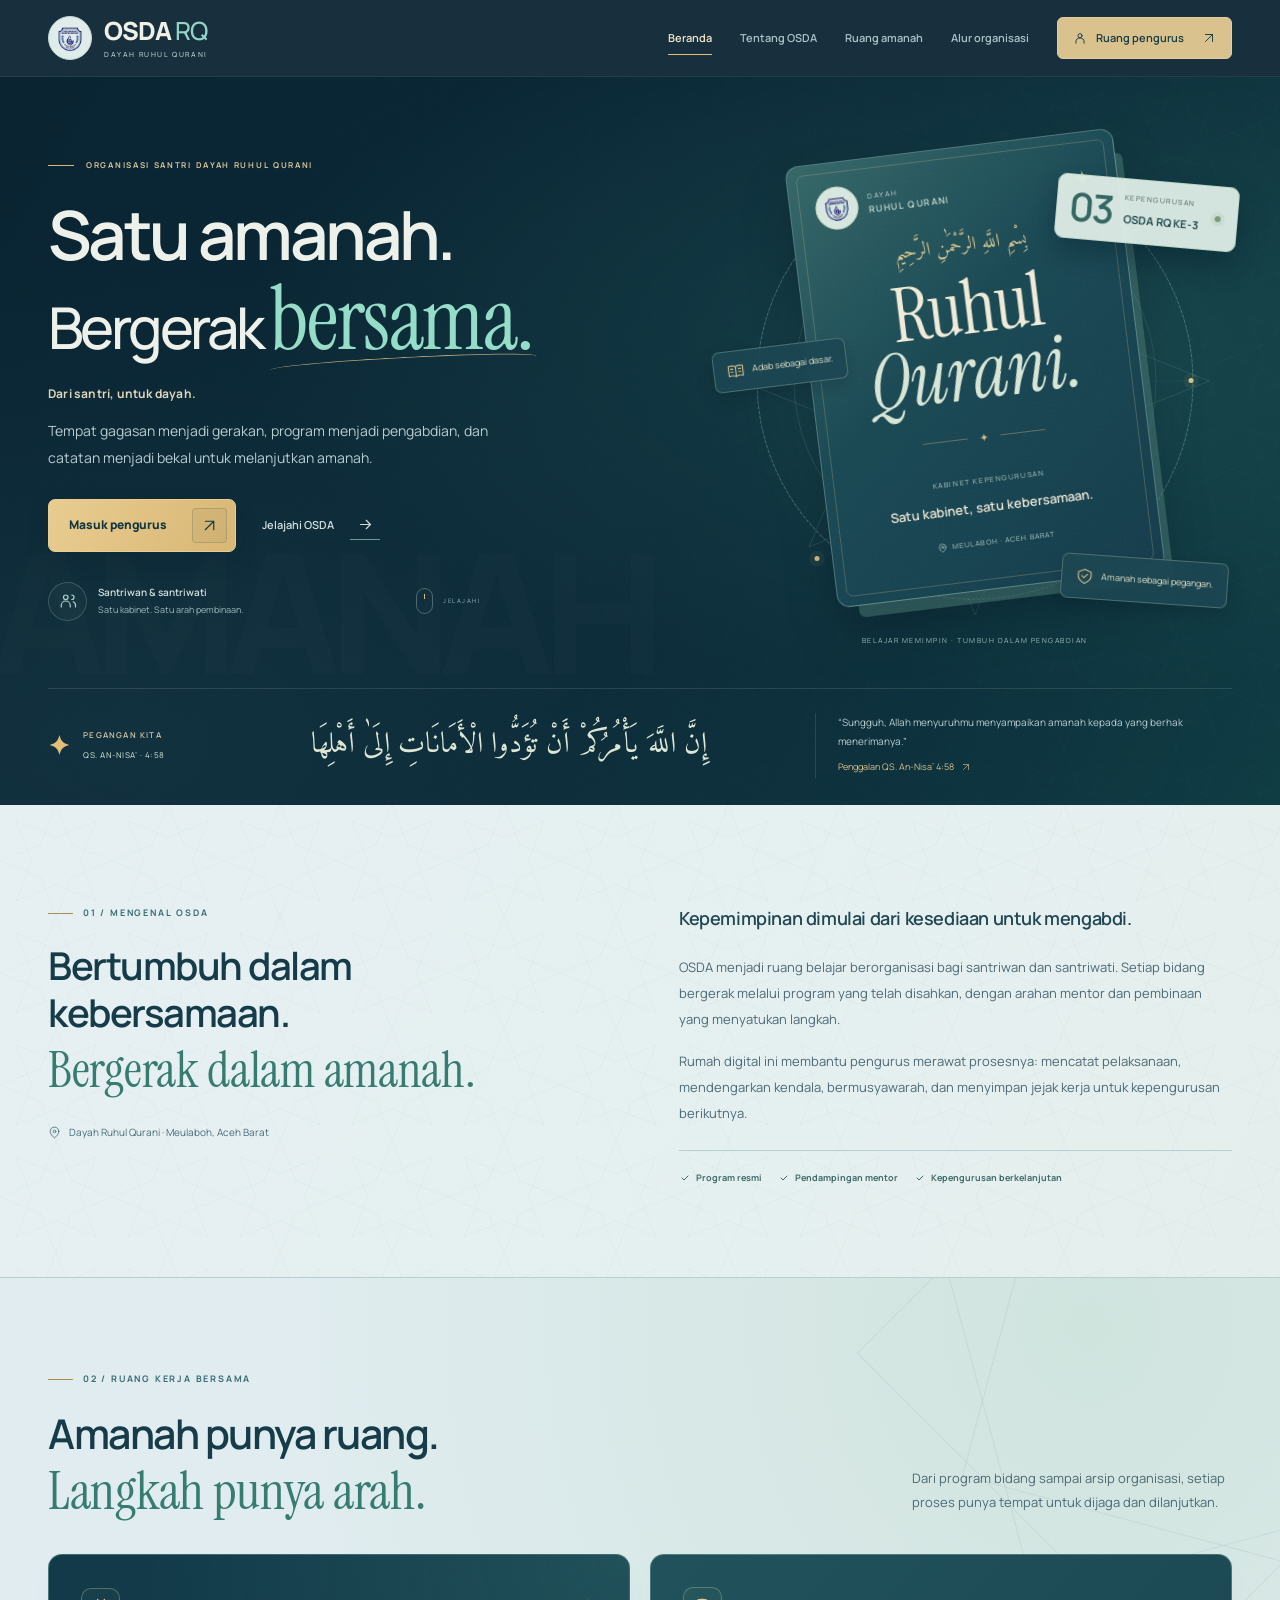
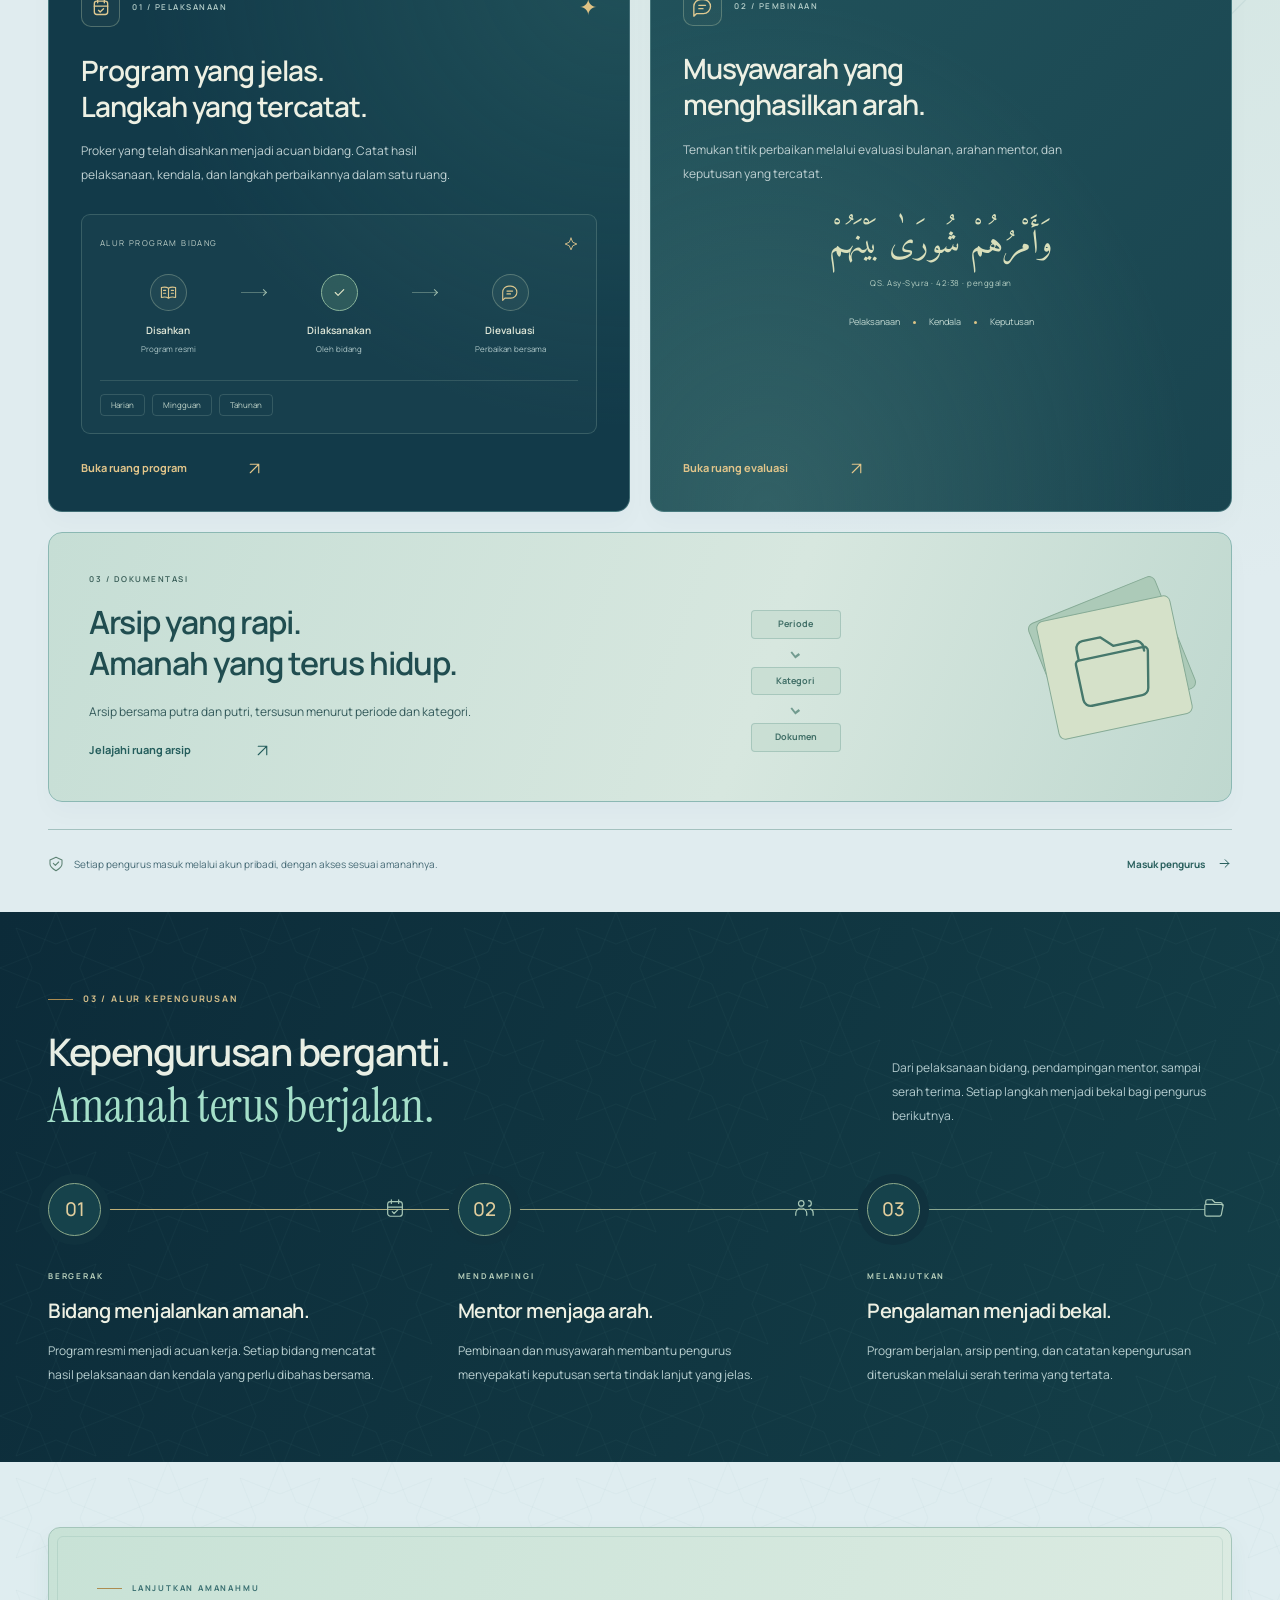
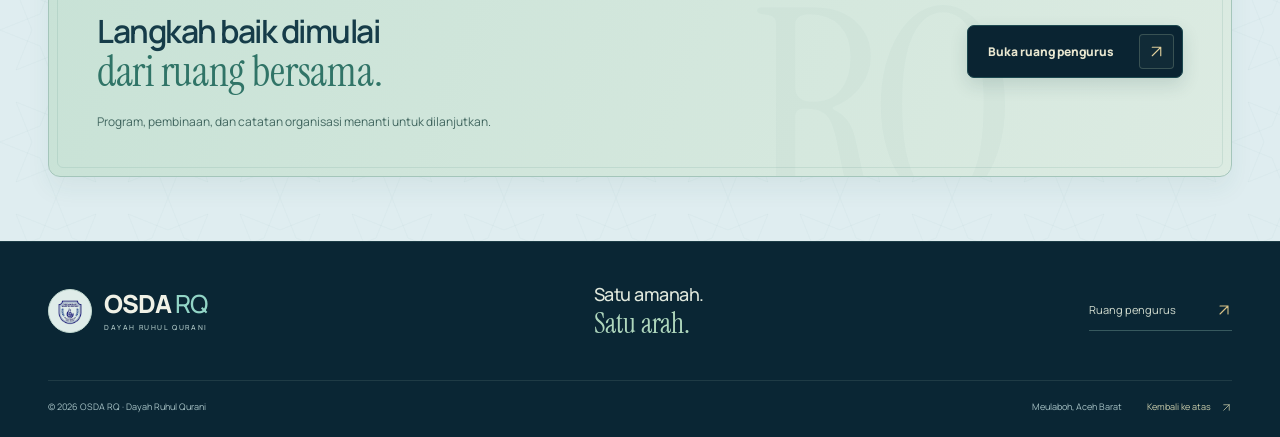
==== index.html @ e89bfc72 "Perbarui landing dan hapus fitur Suara Santri" ====
<!doctype html>
<html lang="id">
  <head>
    <meta charset="utf-8" />
    <meta name="viewport" content="width=device-width, initial-scale=1" />
    <meta
      name="description"
      content="Rumah digital Organisasi Santri Dayah Ruhul Qurani. Mengenal kepengurusan, merawat amanah, dan melangkah bersama."
    />
    <meta name="theme-color" content="#0a2432" />
    <title>OSDA RQ · Satu Amanah, Satu Arah</title>
    <link rel="icon" type="image/png" href="./assets/osda-logo.png" />
    <link rel="stylesheet" href="./assets/landing.css" />
  </head>
  <body id="beranda">
    <div class="page-progress" aria-hidden="true"><span></span></div>
    <svg
      class="icon-definitions"
      xmlns="http://www.w3.org/2000/svg"
      aria-hidden="true"
      width="0"
      height="0"
    >
      <defs>
        <symbol id="i-arrow" viewBox="0 0 24 24">
          <path d="M5 12h14m-6-6 6 6-6 6" />
        </symbol>
        <symbol id="i-arrow-up" viewBox="0 0 24 24">
          <path d="M6 18 18 6M6 6h12v12" />
        </symbol>
        <symbol id="i-user" viewBox="0 0 24 24">
          <circle cx="12" cy="8" r="3.5" />
          <path d="M5 21v-2a7 7 0 0 1 14 0v2" />
        </symbol>
        <symbol id="i-book" viewBox="0 0 24 24">
          <path
            d="M12 6c-3-2-6-2-10-1v14c4-1 7-1 10 1 3-2 6-2 10-1V5c-4-1-7-1-10 1Zm0 0v14M5 9h3m-3 4h3m8-4h3m-3 4h3"
          />
        </symbol>
        <symbol id="i-check" viewBox="0 0 24 24">
          <path d="m6 12 4 4 8-8" />
        </symbol>
        <symbol id="i-program" viewBox="0 0 24 24">
          <rect x="4" y="5" width="16" height="16" rx="3" />
          <path d="M8 3v4m8-4v4M4 11h16m-11 5 2 2 4-4" />
        </symbol>
        <symbol id="i-chat" viewBox="0 0 24 24">
          <path
            d="M21 11.5a8.5 8.5 0 0 1-8.5 8.5H4l-3 3V11.5A8.5 8.5 0 0 1 9.5 3h3a8.5 8.5 0 0 1 8.5 8.5Z"
          />
          <path d="M7 10h8m-8 4h5" />
        </symbol>
        <symbol id="i-folder" viewBox="0 0 24 24">
          <path
            d="M3 8V5a2 2 0 0 1 2-2h5l3 3h6a2 2 0 0 1 2 2v1M3 8h18a1 1 0 0 1 1 1.2l-2 10a2 2 0 0 1-2 1.6H4a2 2 0 0 1-2-2V9a1 1 0 0 1 1-1Z"
          />
        </symbol>
        <symbol id="i-people" viewBox="0 0 24 24">
          <circle cx="9" cy="7" r="3" />
          <path
            d="M3 20v-2a6 6 0 0 1 12 0v2m2-16a3 3 0 0 1 0 6m2 3a5 5 0 0 1 3 5v2"
          />
        </symbol>
        <symbol id="i-pin" viewBox="0 0 24 24">
          <path d="M20 10c0 6-8 12-8 12S4 16 4 10a8 8 0 1 1 16 0Z" />
          <circle cx="12" cy="10" r="2.5" />
        </symbol>
        <symbol id="i-shield" viewBox="0 0 24 24">
          <path d="m12 2 9 4v6c0 5-9 10-9 10S3 17 3 12V6l9-4Z" />
          <path d="m8 11 3 3 5-5" />
        </symbol>
        <symbol id="i-send" viewBox="0 0 24 24">
          <path d="m22 2-7 20-4-9-9-4L22 2ZM11 13 22 2" />
        </symbol>
        <symbol id="i-spark" viewBox="0 0 24 24">
          <path d="m12 2 3 7 7 3-7 3-3 7-3-7-7-3 7-3 3-7Z" />
        </symbol>
      </defs>
    </svg>
    <a class="skip-link" href="#tentang">Lewati ke isi</a>
    <header class="landing-header" id="site-header">
      <div class="landing-shell header-inner">
        <a
          class="landing-brand"
          href="./index.html"
          aria-label="Beranda OSDA RQ"
          ><span class="landing-logo"
            ><img
              src="./assets/osda-logo.png"
              alt="Logo OSDA RQ"
              width="48"
              height="48" /></span
          ><span class="brand-wordmark"
            >OSDA <b>RQ</b><small>DAYAH RUHUL QURANI</small></span
          ></a
        >
        <button
          type="button"
          class="landing-menu"
          aria-expanded="false"
          aria-controls="landing-nav"
          aria-label="Buka menu"
        >
          <span></span><span></span>
        </button>
        <nav id="landing-nav" aria-label="Navigasi utama">
          <a class="nav-link is-current" href="#beranda" aria-current="location"
            >Beranda</a
          ><a class="nav-link" href="#tentang">Tentang OSDA</a
          ><a class="nav-link" href="#amanah">Ruang amanah</a
          ><a class="nav-link" href="#langkah">Alur organisasi</a>
          <a class="landing-nav-login" href="./app.html"
            ><svg aria-hidden="true" class="icon"><use href="#i-user" /></svg
            >Ruang pengurus<svg aria-hidden="true" class="icon">
              <use href="#i-arrow-up" /></svg
          ></a>
        </nav>
      </div>
    </header>
    <main>
      <section class="landing-hero" aria-labelledby="hero-title">
        <div class="hero-grid-background" aria-hidden="true"></div>
        <div class="hero-watermark" aria-hidden="true">AMANAH</div>
        <div class="landing-shell hero-grid">
          <div class="hero-copy">
            <div class="hero-overline">
              <span class="overline-rule"></span>ORGANISASI SANTRI DAYAH RUHUL
              QURANI
            </div>
            <h1 id="hero-title">
              <span class="hero-line">Satu amanah.</span
              ><span class="hero-line">Bergerak <em>bersama.</em></span>
            </h1>
            <p class="hero-tagline">Dari santri, untuk dayah.</p>
            <p class="hero-description">
              Tempat gagasan menjadi gerakan, program menjadi pengabdian, dan
              catatan menjadi bekal untuk melanjutkan amanah.
            </p>
            <div class="hero-actions">
              <a class="landing-button" href="./app.html"
                ><span>Masuk pengurus</span
                ><span class="button-icon"
                  ><svg class="icon" aria-hidden="true">
                    <use href="#i-arrow-up" /></svg></span></a
              ><a class="landing-text-link" href="#tentang"
                >Jelajahi OSDA<span class="text-link-arrow"
                  ><svg class="icon" aria-hidden="true">
                    <use href="#i-arrow" /></svg></span
              ></a>
            </div>
            <div class="hero-community">
              <span class="community-symbol"
                ><svg class="icon" aria-hidden="true">
                  <use href="#i-people" /></svg
              ></span>
              <p>
                <strong>Santriwan &amp; santriwati</strong
                ><span>Satu kabinet. Satu arah pembinaan.</span>
              </p>
              <a
                class="scroll-cue"
                href="#tentang"
                aria-label="Gulir untuk mengenal OSDA"
                ><i></i><span>JELAJAHI</span></a
              >
            </div>
          </div>
          <aside
            class="hero-art"
            aria-label="Identitas Organisasi Santri Dayah Ruhul Qurani"
          >
            <div class="art-ambient" aria-hidden="true"></div>
            <svg
              class="art-rosette"
              viewBox="0 0 500 500"
              fill="none"
              aria-hidden="true"
            >
              <circle cx="250" cy="250" r="218" />
              <circle cx="250" cy="250" r="181" />
              <path
                d="M250 16 317 183 484 250 317 317 250 484 183 317 16 250 183 183Z"
              />
              <path
                d="m84 84 166 71L416 84l-71 166 71 166-166-71-166 71 71-166Z"
              />
              <path d="M250 32v436M32 250h436M96 96l308 308M96 404 404 96" />
            </svg>
            <div class="art-orbit" aria-hidden="true">
              <i></i><i></i><i></i>
            </div>
            <div class="identity-surface" data-tilt="">
              <div class="identity-surface-line" aria-hidden="true"></div>
              <div class="identity-top">
                <span class="identity-logo"
                  ><img
                    src="./assets/osda-logo.png"
                    alt="Lambang OSDA RQ"
                    width="64"
                    height="64" /></span
                ><span>DAYAH<br /><b>RUHUL QURANI</b></span
                ><span class="identity-star" aria-hidden="true">✦</span>
              </div>
              <div class="identity-script" lang="ar" dir="rtl">
                بِسْمِ اللَّهِ الرَّحْمَٰنِ الرَّحِيمِ
              </div>
              <div class="identity-title" aria-hidden="true">
                Ruhul<br /><em>Qurani.</em>
              </div>
              <div class="identity-divider" aria-hidden="true">
                <span></span>✦<span></span>
              </div>
              <div class="identity-cabinet">
                <span>KABINET KEPENGURUSAN</span>
                <p id="public-cabinet">Satu kabinet, satu kebersamaan.</p>
              </div>
              <div class="identity-location">
                <svg class="icon" aria-hidden="true"><use href="#i-pin" /></svg
                >MEULABOH · ACEH BARAT
              </div>
            </div>
            <div class="art-period">
              <span class="period-number" id="public-term-number">03</span
              ><span
                ><small>KEPENGURUSAN</small
                ><strong id="public-period">OSDA RQ KE-3</strong></span
              ><span class="period-dot"></span>
            </div>
            <div class="art-value value-adab">
              <svg class="icon" aria-hidden="true"><use href="#i-book" /></svg
              ><span>Adab sebagai dasar.</span>
            </div>
            <div class="art-value value-amanah">
              <svg class="icon" aria-hidden="true"><use href="#i-shield" /></svg
              ><span>Amanah sebagai pegangan.</span>
            </div>
            <span class="art-caption"
              >BELAJAR MEMIMPIN · TUMBUH DALAM PENGABDIAN</span
            >
          </aside>
        </div>
        <div class="landing-shell hero-verse">
          <div class="verse-heading">
            <span class="verse-flower" aria-hidden="true">✦</span
            ><span>PEGANGAN KITA<small>QS. AN-NISA’ · 4:58</small></span>
          </div>
          <p class="verse-arabic" lang="ar" dir="rtl">
            إِنَّ اللَّهَ يَأْمُرُكُمْ أَنْ تُؤَدُّوا الْأَمَانَاتِ إِلَىٰ
            أَهْلِهَا
          </p>
          <div class="verse-translation">
            <p>
              “Sungguh, Allah menyuruhmu menyampaikan amanah kepada yang berhak
              menerimanya.”
            </p>
            <a
              href="https://quran.com/id/wanita/58"
              target="_blank"
              rel="noopener noreferrer"
              >Penggalan QS. An-Nisa’ 4:58<svg aria-hidden="true" class="icon">
                <use href="#i-arrow-up" /></svg
            ></a>
          </div>
        </div>
      </section>
      <section class="about-section" id="tentang" aria-labelledby="about-title">
        <div class="landing-shell about-grid">
          <div class="about-heading" data-reveal="">
            <span class="section-kicker"><i></i>01 / MENGENAL OSDA</span>
            <h2 id="about-title">
              Bertumbuh dalam<br />kebersamaan.<br /><em
                >Bergerak dalam amanah.</em
              >
            </h2>
            <span class="about-location"
              ><svg class="icon"><use href="#i-pin" /></svg>Dayah Ruhul Qurani ·
              Meulaboh, Aceh Barat</span
            >
          </div>
          <div class="about-copy" data-reveal="">
            <p class="about-lead">
              Kepemimpinan dimulai dari kesediaan untuk mengabdi.
            </p>
            <p>
              OSDA menjadi ruang belajar berorganisasi bagi santriwan dan
              santriwati. Setiap bidang bergerak melalui program yang telah
              disahkan, dengan arahan mentor dan pembinaan yang menyatukan
              langkah.
            </p>
            <p>
              Rumah digital ini membantu pengurus merawat prosesnya: mencatat
              pelaksanaan, mendengarkan kendala, bermusyawarah, dan menyimpan
              jejak kerja untuk kepengurusan berikutnya.
            </p>
            <div class="about-principles">
              <span
                ><svg class="icon"><use href="#i-check" /></svg>Program
                resmi</span
              ><span
                ><svg class="icon"><use href="#i-check" /></svg>Pendampingan
                mentor</span
              ><span
                ><svg class="icon"><use href="#i-check" /></svg>Kepengurusan
                berkelanjutan</span
              >
            </div>
          </div>
        </div>
      </section>
      <section
        class="mandate-section"
        id="amanah"
        aria-labelledby="mandate-title"
      >
        <div class="section-rosette" aria-hidden="true"></div>
        <div class="landing-shell">
          <div class="section-intro" data-reveal="">
            <div>
              <span class="section-kicker"
                ><i></i>02 / RUANG KERJA BERSAMA</span
              >
              <h2 id="mandate-title">
                Amanah punya ruang.<br /><em>Langkah punya arah.</em>
              </h2>
            </div>
            <p>
              Dari program bidang sampai arsip organisasi, setiap proses punya
              tempat untuk dijaga dan dilanjutkan.
            </p>
          </div>
          <div class="mandate-grid">
            <article
              data-tilt=""
              class="mandate-card program-card"
              data-reveal=""
            >
              <div class="mandate-card-heading">
                <span class="feature-icon"
                  ><svg class="icon"><use href="#i-program" /></svg></span
                ><span class="feature-index">01 / PELAKSANAAN</span
                ><span class="feature-spark" aria-hidden="true">✦</span>
              </div>
              <h3>Program yang jelas.<br />Langkah yang tercatat.</h3>
              <p>
                Proker yang telah disahkan menjadi acuan bidang. Catat hasil
                pelaksanaan, kendala, dan langkah perbaikannya dalam satu ruang.
              </p>
              <div
                class="program-visual"
                aria-label="Alur program: disahkan, dilaksanakan, dievaluasi"
              >
                <div class="program-visual-top">
                  <span>ALUR PROGRAM BIDANG</span
                  ><svg class="icon"><use href="#i-spark" /></svg>
                </div>
                <div class="program-flow">
                  <div>
                    <span
                      ><svg class="icon"><use href="#i-book" /></svg></span
                    ><strong>Disahkan</strong><small>Program resmi</small>
                  </div>
                  <i aria-hidden="true"></i>
                  <div>
                    <span
                      ><svg class="icon"><use href="#i-check" /></svg></span
                    ><strong>Dilaksanakan</strong><small>Oleh bidang</small>
                  </div>
                  <i aria-hidden="true"></i>
                  <div>
                    <span
                      ><svg class="icon"><use href="#i-chat" /></svg></span
                    ><strong>Dievaluasi</strong><small>Perbaikan bersama</small>
                  </div>
                </div>
                <div class="program-frequencies">
                  <span>Harian</span><span>Mingguan</span><span>Tahunan</span>
                </div>
              </div>
              <a class="feature-link" href="./app.html"
                >Buka ruang program<svg aria-hidden="true" class="icon">
                  <use href="#i-arrow-up" /></svg
              ></a>
            </article>
            <article
              data-tilt=""
              class="mandate-card meeting-card"
              data-reveal=""
            >
              <div class="mandate-card-heading">
                <span class="feature-icon"
                  ><svg class="icon"><use href="#i-chat" /></svg></span
                ><span class="feature-index">02 / PEMBINAAN</span>
              </div>
              <h3>Musyawarah yang<br />menghasilkan arah.</h3>
              <p>
                Temukan titik perbaikan melalui evaluasi bulanan, arahan mentor,
                dan keputusan yang tercatat.
              </p>
              <p class="meeting-verse" lang="ar" dir="rtl">
                وَأَمْرُهُمْ شُورَىٰ بَيْنَهُمْ
              </p>
              <span class="meeting-verse-source"
                >QS. Asy-Syura · 42:38 · penggalan</span
              >
              <div class="meeting-tags">
                <span>Pelaksanaan</span><i></i><span>Kendala</span><i></i
                ><span>Keputusan</span>
              </div>
              <a class="feature-link" href="./app.html"
                >Buka ruang evaluasi<svg aria-hidden="true" class="icon">
                  <use href="#i-arrow-up" /></svg
              ></a>
            </article>
            <article
              data-tilt=""
              class="mandate-card archive-card"
              data-reveal=""
            >
              <div class="archive-illustration" aria-hidden="true">
                <span></span><span></span
                ><svg class="icon"><use href="#i-folder" /></svg>
              </div>
              <div class="archive-card-content">
                <div class="mandate-card-heading">
                  <span class="feature-index">03 / DOKUMENTASI</span>
                </div>
                <h3>Arsip yang rapi.<br />Amanah yang terus hidup.</h3>
                <p>
                  Arsip bersama putra dan putri, tersusun menurut periode dan
                  kategori.
                </p>
                <a class="feature-link" href="./app.html"
                  >Jelajahi ruang arsip<svg aria-hidden="true" class="icon">
                    <use href="#i-arrow-up" /></svg
                ></a>
                <div class="archive-path">
                  <span>Periode</span><i>›</i><span>Kategori</span><i>›</i
                  ><span>Dokumen</span>
                </div>
              </div>
            </article>
          </div>
          <div class="mandate-footnote" data-reveal="">
            <svg class="icon"><use href="#i-shield" /></svg
            ><span
              >Setiap pengurus masuk melalui akun pribadi, dengan akses sesuai
              amanahnya.</span
            ><a href="./app.html"
              >Masuk pengurus<svg aria-hidden="true" class="icon">
                <use href="#i-arrow" /></svg
            ></a>
          </div>
        </div>
      </section>
      <section
        class="process-section"
        id="langkah"
        aria-labelledby="process-title"
      >
        <div class="landing-shell process-grid">
          <div class="process-heading" data-reveal="">
            <span class="section-kicker"><i></i>03 / ALUR KEPENGURUSAN</span>
            <h2 id="process-title">
              Kepengurusan berganti.<br /><em>Amanah terus berjalan.</em>
            </h2>
            <p>
              Dari pelaksanaan bidang, pendampingan mentor, sampai serah terima.
              Setiap langkah menjadi bekal bagi pengurus berikutnya.
            </p>
          </div>
          <ol class="process-list">
            <li data-reveal="">
              <span class="process-number">01</span>
              <div>
                <span class="process-kicker">BERGERAK</span>
                <h3>Bidang menjalankan amanah.</h3>
                <p>
                  Program resmi menjadi acuan kerja. Setiap bidang mencatat
                  hasil pelaksanaan dan kendala yang perlu dibahas bersama.
                </p>
              </div>
              <svg class="icon"><use href="#i-program" /></svg>
            </li>
            <li data-reveal="">
              <span class="process-number">02</span>
              <div>
                <span class="process-kicker">MENDAMPINGI</span>
                <h3>Mentor menjaga arah.</h3>
                <p>
                  Pembinaan dan musyawarah membantu pengurus menyepakati
                  keputusan serta tindak lanjut yang jelas.
                </p>
              </div>
              <svg class="icon"><use href="#i-people" /></svg>
            </li>
            <li data-reveal="">
              <span class="process-number">03</span>
              <div>
                <span class="process-kicker">MELANJUTKAN</span>
                <h3>Pengalaman menjadi bekal.</h3>
                <p>
                  Program berjalan, arsip penting, dan catatan kepengurusan
                  diteruskan melalui serah terima yang tertata.
                </p>
              </div>
              <svg class="icon"><use href="#i-folder" /></svg>
            </li>
          </ol>
        </div>
      </section>
      <section class="entry-section" aria-labelledby="entry-title">
        <div class="landing-shell">
          <div class="entry-panel" data-reveal="">
            <div class="entry-watermark" aria-hidden="true">RQ</div>
            <div>
              <span class="section-kicker"><i></i>LANJUTKAN AMANAHMU</span>
              <h2 id="entry-title">
                Langkah baik dimulai<br /><em>dari ruang bersama.</em>
              </h2>
              <p>
                Program, pembinaan, dan catatan organisasi menanti untuk
                dilanjutkan.
              </p>
            </div>
            <a class="landing-button button-dark" href="./app.html"
              ><span>Buka ruang pengurus</span
              ><span class="button-icon"
                ><svg class="icon" aria-hidden="true">
                  <use href="#i-arrow-up" /></svg></span
            ></a>
          </div>
        </div>
      </section>
    </main>
    <footer class="landing-footer">
      <div class="landing-shell">
        <div class="footer-main">
          <a class="landing-brand" href="./index.html"
            ><span class="landing-logo"
              ><img src="./assets/osda-logo.png" alt="" width="48" height="48" /></span
            ><span class="brand-wordmark"
              >OSDA <b>RQ</b><small>DAYAH RUHUL QURANI</small></span
            ></a
          >
          <p>Satu amanah.<br /><em>Satu arah.</em></p>
          <a class="footer-login" href="./app.html"
            >Ruang pengurus<svg class="icon" aria-hidden="true">
              <use href="#i-arrow-up" /></svg
          ></a>
        </div>
        <div class="footer-bottom">
          <span
            >© <span id="public-year">2026</span> OSDA RQ · Dayah Ruhul
            Qurani</span
          ><span>Meulaboh, Aceh Barat</span
          ><a href="#beranda"
            >Kembali ke atas<svg aria-hidden="true" class="icon">
              <use href="#i-arrow-up" /></svg
          ></a>
        </div>
      </div>
    </footer>
    <script src="./config.js"></script>
    <script type="module" src="./assets/landing.js"></script>
    <a class="back-to-top" href="#beranda" aria-label="Kembali ke atas"
      ><svg class="icon" aria-hidden="true"><use href="#i-arrow-up" /></svg
    ></a>
  </body>
</html>
---- assets/landing.css ----
@import url("https://fonts.googleapis.com/css2?family=Amiri:wght@400;700&family=Instrument+Serif:ital@0;1&family=Manrope:wght@400;500;600;700;800&display=swap");
:root {
  --navy: #0a2432;
  --deep: #071c28;
  --panel: #123846;
  --mint: #88decb;
  --teal: #27736d;
  --gold: #e3be79;
  --paper: #e4eff2;
  --ink: #163c49;
  --muted: #496975;
  --sans: "Manrope", sans-serif;
  --serif: "Instrument Serif", Georgia, serif;
  --motif: url("data:image/svg+xml,%3Csvg xmlns='http://www.w3.org/2000/svg' width='112' height='112' viewBox='0 0 112 112'%3E%3Cg fill='none' stroke='%236b9c9e' stroke-opacity='.085' stroke-width='.6'%3E%3Cpath d='M56 0 72 40 112 56 72 72 56 112 40 72 0 56 40 40Z M16 16 56 32 96 16 80 56 96 96 56 80 16 96 32 56Z'/%3E%3C/g%3E%3C/svg%3E");
}
* {
  box-sizing: border-box;
}
html {
  scroll-behavior: smooth;
  scroll-padding-top: 94px;
}
body {
  margin: 0;
  background: var(--paper);
  color: var(--ink);
  font: 400 14px/1.85 var(--sans);
  -webkit-font-smoothing: antialiased;
}
a {
  color: inherit;
  text-decoration: none;
}
button {
  font: inherit;
}
img {
  display: block;
  max-width: 100%;
}
button,
a {
  -webkit-tap-highlight-color: transparent;
}
::selection {
  color: #082a36;
  background: #bce6d6;
}
a:focus-visible,
button:focus-visible {
  outline: 3px solid #d0a350;
  outline-offset: 5px;
  border-radius: 4px;
}
.icon {
  width: 23px;
  height: 23px;
  flex: none;
  fill: none;
  stroke: currentColor;
  stroke-width: 1.6;
  stroke-linecap: round;
  stroke-linejoin: round;
}
.icon-definitions {
  position: absolute;
  pointer-events: none;
}
.landing-shell {
  width: min(1240px, calc(100% - 96px));
  margin-inline: auto;
}
.skip-link {
  position: fixed;
  z-index: 100;
  top: -80px;
  left: 20px;
  background: var(--gold);
  color: var(--navy);
  padding: 10px 20px;
  border-radius: 6px;
}
.skip-link:focus {
  top: 12px;
}
.page-progress {
  position: fixed;
  top: 0;
  left: 0;
  right: 0;
  z-index: 80;
  height: 3px;
  pointer-events: none;
}
.page-progress > span {
  display: block;
  height: 100%;
  width: 100%;
  background: linear-gradient(90deg, #87d5c4, #e4c38a);
  transform: scaleX(0);
  transform-origin: left;
}
.landing-header {
  position: sticky;
  top: 0;
  z-index: 50;
  background: #0a2432ef;
  color: #d9e9e8;
  border-bottom: 1px solid #b7d0c713;
  backdrop-filter: blur(20px);
  transition:
    background 0.3s,
    box-shadow 0.3s;
}
.landing-header.is-scrolled {
  background: #0a2432fa;
  box-shadow: 0 8px 30px #04162330;
}
.header-inner {
  height: 76px;
  display: flex;
  align-items: center;
  justify-content: space-between;
  gap: 28px;
}
.landing-brand {
  display: inline-flex;
  align-items: center;
  gap: 12px;
  flex: none;
}
.landing-logo {
  display: grid;
  place-items: center;
  width: 44px;
  height: 44px;
  background: #dfece9;
  border: 1px solid #c1d9d0;
  border-radius: 50%;
  overflow: hidden;
}
.landing-logo img {
  width: 44px;
  height: 44px;
  object-fit: contain;
}
.brand-wordmark {
  font-size: 25px;
  line-height: 1;
  font-weight: 800;
  letter-spacing: -1px;
  color: #f0f1e6;
}
.brand-wordmark b {
  color: #92d5c6;
  font-weight: 500;
}
.brand-wordmark small {
  display: block;
  margin-top: 8px;
  color: #b3cbc9;
  font-size: 7px;
  font-weight: 500;
  letter-spacing: 1.6px;
}
#landing-nav {
  display: flex;
  gap: 28px;
  align-items: center;
  font-size: 11px;
  font-weight: 600;
}
.nav-link {
  position: relative;
  padding: 14px 0;
  color: #aac3c8;
  transition: color 0.2s;
}
.nav-link:after {
  content: "";
  position: absolute;
  left: 0;
  bottom: 7px;
  height: 1px;
  width: 100%;
  background: var(--gold);
  transform: scaleX(0);
  transform-origin: left;
  transition: transform 0.25s;
}
.nav-link:hover,
.nav-link.is-current {
  color: #f1e3c6;
}
.nav-link:hover:after,
.nav-link.is-current:after {
  transform: scaleX(1);
}
.landing-nav-login {
  display: flex;
  align-items: center;
  gap: 9px;
  min-height: 41px;
  padding: 10px 15px;
  color: #163c45;
  background: #d9c28e;
  border: 1px solid #e4ce9a;
  border-radius: 6px;
  transition:
    background 0.25s,
    transform 0.25s;
}
.landing-nav-login:hover {
  background: #ead8b1;
  transform: translateY(-2px);
}
.landing-nav-login .icon {
  width: 14px;
  height: 14px;
}
.landing-nav-login .icon:last-child {
  margin-left: 9px;
}
.landing-menu {
  display: none;
}
.landing-hero {
  position: relative;
  isolation: isolate;
  overflow: hidden;
  background:
    radial-gradient(ellipse at 81% 36%, #235b5c7a, transparent 54%),
    radial-gradient(ellipse at 8% 91%, #244a554d, transparent 50%),
    linear-gradient(120deg, #0a2432, #0b2937 55%, #103c44);
  color: #e9eee8;
}
.hero-grid-background {
  position: absolute;
  inset: 0;
  z-index: -1;
  background: var(--motif);
  mask-image: linear-gradient(90deg, transparent 3%, #000);
  opacity: 0.68;
}
.hero-watermark {
  position: absolute;
  z-index: -1;
  left: -9px;
  bottom: 111px;
  color: #e8d6a604;
  font: 800 168px/1 var(--sans);
  letter-spacing: -12px;
  white-space: nowrap;
  user-select: none;
}
.hero-grid {
  display: grid;
  grid-template-columns: 1.2fr 1fr;
  gap: 51px;
  align-items: center;
  padding-top: 49px;
  padding-bottom: 35px;
}
.hero-copy {
  position: relative;
  min-width: 0;
}
.hero-overline {
  display: flex;
  align-items: center;
  gap: 12px;
  font-size: 8px;
  font-weight: 700;
  letter-spacing: 1.7px;
  color: #d4c298;
}
.overline-rule {
  display: block;
  width: 26px;
  height: 1px;
  background: #d6b976;
  flex: none;
}
.hero-copy h1 {
  margin: 23px 0 18px;
  font: 600 clamp(50px, 5.3vw, 76px) / 1.12 var(--sans);
  letter-spacing: -3.6px;
  color: #edf1e9;
}
.hero-line {
  display: block;
}
.hero-line:nth-child(2) {
  font-size: 0.85em;
  font-weight: 500;
  margin-top: 8px;
  white-space: nowrap;
}
.hero-line em {
  display: inline-block;
  color: #96ddc8;
  font: 400 1.53em/0.9 var(--serif);
  letter-spacing: -1.5px;
  padding-right: 5px;
  position: relative;
}
.hero-line em:after {
  content: "";
  position: absolute;
  left: 0;
  right: 2px;
  bottom: -9px;
  height: 11px;
  border-top: 1px solid #dbc28b;
  border-radius: 50%;
  transform: rotate(-3deg);
  opacity: 0.8;
}
.hero-tagline {
  margin: 23px 0 12px;
  font-size: 12px;
  font-weight: 700;
  color: #dfd5ba;
  letter-spacing: 0.2px;
}
.hero-description {
  font-size: 14px;
  line-height: 1.95;
  color: #b8cdd1;
  margin: 0;
  max-width: 450px;
}
.hero-actions {
  display: flex;
  align-items: center;
  gap: 26px;
  margin-top: 27px;
}
.landing-button {
  position: relative;
  overflow: hidden;
  display: inline-flex;
  align-items: center;
  justify-content: space-between;
  gap: 25px;
  min-height: 53px;
  padding: 7px 8px 7px 20px;
  border-radius: 7px;
  border: 1px solid #e8ce94;
  color: #123741;
  background: linear-gradient(115deg, #e8cc90, #d9b775);
  font-size: 12px;
  font-weight: 800;
  box-shadow: 0 8px 25px #0317211c;
  transition:
    transform 0.25s,
    box-shadow 0.25s,
    background 0.25s;
}
.landing-button:before {
  content: "";
  position: absolute;
  top: -40%;
  bottom: -40%;
  width: 35%;
  left: -60%;
  background: linear-gradient(90deg, transparent, #f8efcf70, transparent);
  transform: skewX(-22deg);
  transition: left 0.6s;
  pointer-events: none;
}
.landing-button:hover {
  transform: translateY(-3px);
  box-shadow: 0 12px 26px #00131e45;
}
.landing-button:hover:before {
  left: 130%;
}
.button-icon {
  display: grid;
  place-items: center;
  width: 35px;
  height: 35px;
  border-radius: 4px;
  border: 1px solid #27484c30;
  background: #233c3b0d;
  transition:
    background 0.25s,
    transform 0.25s;
}
.button-icon .icon {
  width: 17px;
  height: 17px;
}
.landing-button:hover .button-icon {
  background: #173a4020;
}
.landing-text-link {
  display: inline-flex;
  align-items: center;
  gap: 16px;
  color: #d0dfdc;
  font-size: 11px;
  font-weight: 600;
}
.text-link-arrow {
  display: grid;
  place-items: center;
  width: 30px;
  height: 30px;
  border-bottom: 1px solid #6c9796;
  transition: transform 0.25s;
}
.text-link-arrow .icon {
  width: 17px;
  height: 17px;
}
.landing-text-link:hover .text-link-arrow {
  transform: translateX(4px);
}
.hero-community {
  display: flex;
  align-items: center;
  gap: 11px;
  margin-top: 30px;
  max-width: 432px;
}
.community-symbol {
  display: grid;
  place-items: center;
  width: 39px;
  height: 39px;
  border-radius: 50%;
  border: 1px solid #7eada04f;
  background: #7ab9a20c;
  color: #a9d4c4;
}
.community-symbol .icon {
  width: 18px;
  height: 18px;
}
.hero-community p {
  margin: 0;
  line-height: 1.6;
}
.hero-community strong {
  display: block;
  font-size: 10px;
  color: #cee0dc;
  font-weight: 600;
}
.hero-community p > span {
  display: block;
  font-size: 9px;
  color: #9bb8be;
  margin-top: 3px;
}
.scroll-cue {
  display: flex;
  align-items: center;
  gap: 10px;
  margin-left: auto;
  color: #96b8bc;
  font-size: 6px;
  letter-spacing: 1.5px;
}
.scroll-cue > i {
  position: relative;
  width: 17px;
  height: 26px;
  border: 1px solid #87aaa780;
  border-radius: 12px;
}
.scroll-cue > i:after {
  content: "";
  position: absolute;
  top: 5px;
  left: 7px;
  width: 1px;
  height: 5px;
  background: #d8bd80;
}
.hero-art {
  position: relative;
  min-width: 0;
  height: 527px;
  perspective: 1100px;
}
.art-ambient {
  position: absolute;
  inset: 50px 12px;
  border-radius: 50%;
  background: radial-gradient(circle, #75be9d28, transparent 65%);
  filter: blur(25px);
}
.art-rosette {
  position: absolute;
  width: 500px;
  height: 500px;
  left: 50%;
  top: 5px;
  transform: translateX(-50%);
  stroke: #9dc4b7;
  stroke-width: 0.6;
  opacity: 0.25;
}
.art-rosette > path:nth-of-type(3) {
  opacity: 0.35;
}
.art-orbit {
  position: absolute;
  width: 437px;
  height: 437px;
  left: 50%;
  top: 37px;
  border: 1px dashed #99bdaa4d;
  border-radius: 50%;
  transform: translateX(-50%);
}
.art-orbit > i {
  position: absolute;
  width: 5px;
  height: 5px;
  background: #d5c18d;
  box-shadow: 0 0 0 5px #d4bf7810;
  border-radius: 50%;
}
.art-orbit > i:first-child {
  top: 45px;
  left: 69px;
}
.art-orbit > i:nth-child(2) {
  bottom: 38px;
  left: 57px;
}
.art-orbit > i:nth-child(3) {
  right: -1px;
  top: 214px;
}
.identity-surface {
  position: absolute;
  left: 50%;
  top: 20px;
  width: 330px;
  min-height: 444px;
  padding: 24px 25px 22px;
  border: 1px solid #a1c3b86b;
  border-radius: 13px;
  background: linear-gradient(140deg, #376869, #1b4a55 43%, #173e4e);
  box-shadow:
    13px 18px 0 -7px #2d65644a,
    14px 19px 0 -7px #8cb4a340,
    0 28px 50px -10px #00131e80;
  transform: translateX(-50%) rotate(-7deg) perspective(1000px)
    rotateX(var(--tilt-x, 0deg)) rotateY(var(--tilt-y, 0deg));
  transition: transform 0.5s cubic-bezier(0.2, 0.7, 0.2, 1);
  isolation: isolate;
}
.identity-surface:after {
  content: "";
  position: absolute;
  z-index: -1;
  inset: 0;
  background: radial-gradient(#d5e8d909 0.8px, transparent 0.8px);
  background-size: 5px 5px;
  border-radius: inherit;
}
.identity-surface-line {
  position: absolute;
  z-index: -1;
  inset: 9px;
  border: 1px solid #d6c18f3f;
  border-radius: 7px;
}
.identity-top {
  display: flex;
  align-items: center;
  gap: 10px;
}
.identity-logo {
  display: grid;
  place-items: center;
  width: 43px;
  height: 43px;
  background: #d7e7df;
  border: 1px solid #c6d9c0;
  border-radius: 50%;
  overflow: hidden;
  flex: none;
}
.identity-logo img {
  width: 43px;
  height: 43px;
  object-fit: contain;
}
.identity-top > span:nth-child(2) {
  color: #c8dbd2;
  font-size: 7px;
  letter-spacing: 1.7px;
  line-height: 1.65;
}
.identity-top b {
  font-size: 9px;
  letter-spacing: 1.4px;
  font-weight: 600;
}
.identity-star {
  margin-left: auto;
  color: #d4c08d;
  font-size: 21px;
}
.identity-script {
  color: #d5c490;
  font:
    400 19px/1.8 "Amiri",
    serif;
  text-align: center;
  margin-top: 15px;
}
.identity-title {
  color: #f0ebd8;
  font: 400 75px/0.87 var(--serif);
  letter-spacing: -1px;
  text-align: center;
  margin: 12px 0 0;
}
.identity-title em {
  color: #d8e5d5;
  font-weight: 400;
}
.identity-divider {
  display: flex;
  align-items: center;
  justify-content: center;
  gap: 12px;
  color: #d6bc81;
  margin: 22px 0 17px;
  font-size: 11px;
}
.identity-divider > span {
  height: 1px;
  width: 45px;
  background: #cdb57b65;
}
.identity-cabinet {
  text-align: center;
}
.identity-cabinet > span {
  font-size: 7px;
  letter-spacing: 1.6px;
  color: #b4d0c9;
}
.identity-cabinet > p {
  display: -webkit-box;
  -webkit-box-orient: vertical;
  -webkit-line-clamp: 2;
  overflow: hidden;
  font-size: 13px;
  line-height: 1.6;
  font-weight: 600;
  color: #ede8d5;
  max-width: 270px;
  margin: 6px auto 0;
  overflow-wrap: anywhere;
}
.identity-location {
  display: flex;
  align-items: center;
  justify-content: center;
  gap: 5px;
  color: #b2cfca;
  font-size: 7px;
  letter-spacing: 1.1px;
  margin-top: 19px;
}
.identity-location .icon {
  width: 10px;
  height: 10px;
}
.art-period {
  position: absolute;
  right: -6px;
  top: 54px;
  display: flex;
  align-items: center;
  gap: 12px;
  padding: 12px 16px 12px 12px;
  border-radius: 9px;
  background: #dcebe4f5;
  border: 1px solid #bcd5c4;
  box-shadow: 0 13px 28px #001b2959;
  transform: rotate(5deg);
}
.period-number {
  font-size: 39px;
  line-height: 1;
  font-weight: 600;
  letter-spacing: -2.2px;
  color: #356862;
}
.art-period small {
  display: block;
  color: #456258;
  font-size: 7px;
  letter-spacing: 1.5px;
}
.art-period strong {
  display: block;
  color: #254e50;
  font-size: 11px;
  letter-spacing: 0.2px;
  margin-top: 4px;
}
.period-dot {
  width: 6px;
  height: 6px;
  border-radius: 50%;
  background: #7b9b77;
  margin-left: 4px;
  box-shadow: 0 0 0 4px #83a17b1c;
}
.art-value {
  position: absolute;
  display: flex;
  align-items: center;
  gap: 8px;
  border: 1px solid #b4cbb152;
  border-radius: 7px;
  background: #1b4652ed;
  color: #dfdfc6;
  font-size: 9px;
  box-shadow: 0 7px 16px #00172535;
  backdrop-filter: blur(8px);
}
.art-value .icon {
  width: 17px;
  height: 17px;
  color: #cdb786;
}
.value-adab {
  top: 219px;
  left: -4px;
  padding: 11px 13px;
  transform: rotate(-7deg);
}
.value-amanah {
  bottom: 50px;
  right: 4px;
  padding: 13px 14px;
  transform: rotate(4deg);
}
.art-caption {
  position: absolute;
  bottom: 5px;
  left: 50%;
  transform: translateX(-50%);
  white-space: nowrap;
  color: #9abbb9;
  font-size: 7px;
  letter-spacing: 1.5px;
}
.hero-verse {
  position: relative;
  display: grid;
  grid-template-columns: 155px 1.35fr 1fr;
  align-items: center;
  gap: 25px;
  padding-block: 24px 27px;
  border-top: 1px solid #b2c9bb29;
}
.verse-heading {
  display: flex;
  align-items: center;
  gap: 12px;
  color: #d2c6a6;
  font-size: 8px;
  font-weight: 600;
  letter-spacing: 1.2px;
}
.verse-flower {
  font-size: 26px;
  color: var(--gold);
}
.verse-heading small {
  display: block;
  color: #b8cfc7;
  font-size: 8px;
  font-weight: 500;
  letter-spacing: 0.5px;
  margin-top: 5px;
}
.verse-arabic {
  color: #dbe6d4;
  margin: 0;
  font:
    400 29px/1.8 "Amiri",
    serif;
  text-align: center;
}
.verse-translation {
  padding-left: 22px;
  border-left: 1px solid #b2c9bb29;
}
.verse-translation > p {
  color: #b9cdd0;
  font-size: 10px;
  line-height: 1.9;
  margin: 0;
}
.verse-translation > a {
  display: inline-flex;
  align-items: center;
  gap: 7px;
  font-size: 9px;
  color: #d7c08a;
  margin-top: 8px;
}
.verse-translation .icon {
  width: 10px;
  height: 10px;
}
.section-kicker {
  display: inline-flex;
  align-items: center;
  gap: 10px;
  font-size: 9px;
  font-weight: 700;
  letter-spacing: 1.8px;
  color: #386e70;
}
.section-kicker > i {
  display: block;
  width: 25px;
  height: 1px;
  background: #ad8c50;
  flex: none;
}
.about-section {
  position: relative;
  background: var(--motif), linear-gradient(120deg, #e6f0f3, #e4efed);
  padding-block: 91px;
  border-bottom: 1px solid #b9cfce;
}
.about-grid {
  display: grid;
  grid-template-columns: 1fr 1fr;
  align-items: start;
  gap: 78px;
}
.about-heading h2,
.section-intro h2,
.process-heading h2,
.entry-panel h2 {
  font: 600 clamp(31px, 3vw, 41px) / 1.24 var(--sans);
  letter-spacing: -1.5px;
  color: var(--ink);
  margin: 20px 0 24px;
}
.about-heading h2 em,
.section-intro h2 em,
.process-heading h2 em,
.entry-panel h2 em {
  font: 400 1.3em/1.05 var(--serif);
  letter-spacing: -0.3px;
  color: #367c70;
}
.about-heading h2 em {
  display: inline-block;
  margin-top: 7px;
}
.about-location {
  display: inline-flex;
  align-items: center;
  gap: 8px;
  font-size: 10px;
  color: #486c78;
}
.about-location .icon {
  width: 13px;
  height: 13px;
}
.about-copy {
  padding-top: 8px;
}
.about-copy > p {
  font-size: 13px;
  line-height: 2;
  color: #4c6975;
  margin: 0 0 16px;
}
.about-copy > .about-lead {
  font-size: 18px;
  font-weight: 600;
  line-height: 1.65;
  letter-spacing: -0.4px;
  color: #214752;
  margin-bottom: 20px;
}
.about-principles {
  display: flex;
  flex-wrap: wrap;
  gap: 10px 16px;
  border-top: 1px solid #b6cecf;
  padding-top: 19px;
  margin-top: 24px;
}
.about-principles > span {
  display: flex;
  align-items: center;
  gap: 5px;
  font-size: 9px;
  font-weight: 700;
  color: #406b6b;
}
.about-principles .icon {
  width: 12px;
  height: 12px;
  stroke-width: 2;
}
.mandate-section {
  position: relative;
  isolation: isolate;
  overflow: hidden;
  background:
    radial-gradient(ellipse at 85% 4%, #d0e4de, transparent 52%), #e0ecef;
  padding: 84px 0 39px;
}
.section-rosette {
  position: absolute;
  z-index: -1;
  top: -150px;
  right: -120px;
  width: 450px;
  height: 450px;
  border: 1px solid #98b9b73d;
  transform: rotate(45deg);
}
.section-rosette:before,
.section-rosette:after {
  content: "";
  position: absolute;
  inset: 25px;
  border: inherit;
  transform: rotate(30deg);
}
.section-rosette:after {
  inset: 50px;
  transform: rotate(60deg);
}
.section-intro {
  display: flex;
  align-items: end;
  justify-content: space-between;
  gap: 50px;
  margin-bottom: 34px;
}
.section-intro h2 {
  margin-bottom: 0;
  font-size: 41px;
}
.section-intro h2 em {
  display: inline-block;
  margin-top: 5px;
}
.section-intro > p {
  max-width: 320px;
  font-size: 13px;
  line-height: 1.9;
  color: #4b6a74;
  margin: 0 0 5px;
}
.mandate-grid {
  display: grid;
  grid-template-columns: 1fr 1fr;
  gap: 20px;
}
.mandate-card {
  position: relative;
  min-width: 0;
  overflow: hidden;
  border: 1px solid #7aabac70;
  border-radius: 14px;
  padding: 32px;
  color: #e0ebe7;
  background: #133b4b;
  box-shadow: 0 12px 25px #183e4806;
  transform: perspective(1000px) rotateX(var(--tilt-x, 0deg))
    rotateY(var(--tilt-y, 0deg));
  transition:
    transform 0.45s cubic-bezier(0.2, 0.7, 0.2, 1),
    border-color 0.3s,
    box-shadow 0.3s;
}
.mandate-card:before {
  content: "";
  position: absolute;
  inset: 0;
  pointer-events: none;
  background: radial-gradient(
    circle at var(--pointer-x, 50%) var(--pointer-y, 50%),
    #bddfcb12,
    transparent 50%
  );
  opacity: 0;
  transition: opacity 0.3s;
}
.mandate-card:hover {
  border-color: #a7c5a2;
  box-shadow: 0 17px 28px #183e4814;
}
.mandate-card:hover:before {
  opacity: 1;
}
.program-card,
.meeting-card {
  display: flex;
  flex-direction: column;
}
.program-card {
  background:
    radial-gradient(ellipse at 100% 0, #3b7a765c, transparent 60%), #123a49;
}
.meeting-card {
  background:
    radial-gradient(ellipse at 20% 100%, #61928b4f, transparent 65%),
    linear-gradient(135deg, #21525b, #19444f);
}
.mandate-card-heading {
  display: flex;
  align-items: center;
  gap: 12px;
}
.feature-icon {
  width: 39px;
  height: 39px;
  display: grid;
  place-items: center;
  border: 1px solid #b2c4a65c;
  border-radius: 10px;
  background: #c1c9930a;
  color: #dfc991;
}
.feature-icon .icon {
  width: 20px;
  height: 20px;
}
.feature-index {
  font-size: 8px;
  letter-spacing: 1.5px;
  color: #b6cfca;
  font-weight: 600;
}
.feature-spark {
  color: #e0c385;
  font-size: 22px;
  margin-left: auto;
}
.mandate-card h3 {
  font-size: 28px;
  line-height: 1.3;
  letter-spacing: -1px;
  color: #edf0e3;
  margin: 24px 0 15px;
  font-weight: 600;
}
.mandate-card > p,
.archive-card-content > p {
  font-size: 12px;
  line-height: 2;
  color: #bfd1d3;
  margin: 0;
  max-width: 405px;
}
.program-visual {
  padding: 21px 18px 17px;
  background: #a9cdc309;
  border: 1px solid #b5cfbb36;
  border-radius: 9px;
  margin: 27px 0 24px;
}
.program-visual-top {
  display: flex;
  align-items: center;
  justify-content: space-between;
  font-size: 8px;
  letter-spacing: 1.4px;
  color: #bfd0c9;
}
.program-visual-top .icon {
  width: 14px;
  height: 14px;
  color: #d8c08b;
}
.program-flow {
  display: flex;
  align-items: start;
  gap: 5px;
  margin-top: 23px;
}
.program-flow > div {
  flex: 1;
  min-width: 0;
  text-align: center;
}
.program-flow > div > span {
  display: grid;
  place-items: center;
  width: 37px;
  height: 37px;
  margin: auto;
  border-radius: 50%;
  border: 1px solid #b1c5aa5c;
  background: #a3c6b411;
  color: #dbc68e;
}
.program-flow > div:nth-of-type(2) > span {
  background: #5c947a50;
  border-color: #89b39a;
  color: #e1e5c7;
}
.program-flow .icon {
  width: 17px;
  height: 17px;
}
.program-flow strong {
  display: block;
  font-size: 10px;
  font-weight: 600;
  color: #e0e8d9;
  margin-top: 10px;
}
.program-flow small {
  display: block;
  font-size: 8px;
  color: #b0c9ca;
  margin-top: 2px;
}
.program-flow > i {
  position: relative;
  flex: none;
  width: 25px;
  height: 1px;
  margin-top: 18px;
  background: #9fbcac73;
}
.program-flow > i:after {
  content: "";
  position: absolute;
  right: 0;
  top: -2px;
  width: 4px;
  height: 4px;
  border-top: 1px solid #9fbcac;
  border-right: 1px solid #9fbcac;
  transform: rotate(45deg);
}
.program-frequencies {
  display: flex;
  gap: 7px;
  border-top: 1px solid #b7d2be2b;
  padding-top: 13px;
  margin-top: 23px;
}
.program-frequencies > span {
  color: #c0d4c9;
  font-size: 8px;
  border: 1px solid #b2cfbe30;
  border-radius: 4px;
  padding: 3px 10px;
}
.feature-link {
  display: inline-flex;
  align-items: center;
  justify-content: space-between;
  gap: 20px;
  min-width: 182px;
  font-size: 11px;
  font-weight: 700;
  color: #e2c58a;
  align-self: start;
  margin-top: 23px;
  position: relative;
  z-index: 1;
}
.feature-link .icon {
  width: 17px;
  height: 17px;
  transition: transform 0.25s;
}
.feature-link:hover .icon {
  transform: translate(3px, -3px);
}
.program-card .feature-link,
.meeting-card .feature-link {
  margin-top: auto;
}
.meeting-verse {
  font:
    400 34px/1.8 "Amiri",
    serif !important;
  text-align: center;
  max-width: none !important;
  color: #d9dfbb !important;
  padding-top: 20px;
  margin-top: 9px !important;
}
.meeting-verse-source {
  display: block;
  text-align: center;
  font-size: 8px;
  letter-spacing: 0.5px;
  color: #b6d0c4;
  margin-top: 0;
}
.meeting-tags {
  display: flex;
  justify-content: center;
  align-items: center;
  gap: 13px;
  font-size: 9px;
  color: #c4dad3;
  margin: 23px 0 30px;
}
.meeting-tags > i {
  width: 3px;
  height: 3px;
  border-radius: 50%;
  background: #ddc487;
}
.archive-card {
  grid-column: 1/-1;
  display: flex;
  align-items: center;
  min-height: 270px;
  color: #254d52;
  border-color: #8bb8b3;
  background: linear-gradient(110deg, #c6ded5, #d7e7df 60%, #bfd8cf);
  padding: 35px 40px;
}
.archive-card .feature-index {
  color: #345953;
}
.archive-card h3 {
  color: #204d50;
  font-size: 32px;
  max-width: 560px;
  margin-top: 15px;
}
.archive-card-content {
  position: relative;
  z-index: 1;
  width: 75%;
}
.archive-card-content > p {
  color: #33595a;
  font-size: 12px;
  max-width: 440px;
}
.archive-card .feature-link {
  color: #245d5c;
  margin-top: 16px;
}
.archive-path {
  position: absolute;
  left: calc(100% - 165px);
  top: 38px;
  display: flex;
  flex-direction: column;
  align-items: center;
  gap: 0;
  width: 90px;
  font-size: 9px;
  font-weight: 700;
  color: #416f67;
}
.archive-path > span {
  display: block;
  width: 90px;
  text-align: center;
  background: #bdd7c980;
  border: 1px solid #8ab2a98c;
  border-radius: 4px;
  padding: 5px 10px;
}
.archive-path > i {
  transform: rotate(90deg);
  font-size: 20px;
  line-height: 1.4;
  color: #729b8f;
}
.archive-illustration {
  position: absolute;
  right: 48px;
  top: 74px;
  width: 137px;
  height: 121px;
  transform: rotate(-12deg);
  color: #46786c;
}
.archive-illustration > span {
  position: absolute;
  inset: 0;
  border: 1px solid #86ab96;
  border-radius: 7px;
  background: #accab8;
  transform: translateY(-12px) rotate(-10deg);
}
.archive-illustration > span:nth-child(2) {
  transform: none;
  background: #d5e1c9;
}
.archive-illustration > .icon {
  position: absolute;
  left: 24px;
  top: 17px;
  width: 88px;
  height: 88px;
  stroke-width: 0.65;
}
.mandate-footnote {
  display: flex;
  align-items: center;
  gap: 10px;
  padding-top: 25px;
  margin-top: 27px;
  border-top: 1px solid #a3c1bf;
  font-size: 10px;
  color: #466a75;
}
.mandate-footnote > .icon {
  width: 16px;
  height: 16px;
  color: #5e8374;
}
.mandate-footnote > a {
  display: inline-flex;
  align-items: center;
  gap: 12px;
  color: #2a605e;
  font-size: 10px;
  font-weight: 700;
  margin-left: auto;
}
.mandate-footnote > a > .icon {
  width: 15px;
  height: 15px;
}
.process-section {
  background: var(--motif), linear-gradient(115deg, #0c2b39, #143f48);
  padding-block: 79px 75px;
  color: #d6e5df;
  position: relative;
  overflow: hidden;
}
.process-grid {
  display: block;
}
.process-heading {
  display: grid;
  grid-template-columns: 1.2fr 1fr;
  gap: 0 70px;
  align-items: end;
}
.process-heading .section-kicker {
  grid-column: 1/-1;
  color: #d5bf8b;
}
.process-heading h2 {
  color: #e8eee4;
  font-size: 38px;
  margin-bottom: 0;
}
.process-heading h2 em {
  color: #a4dfc9;
  display: inline-block;
  margin-top: 5px;
}
.process-heading > p {
  max-width: 340px;
  justify-self: end;
  color: #b4cccf;
  font-size: 12px;
  line-height: 2;
  margin: 0 0 4px;
}
.process-list {
  position: relative;
  display: grid;
  grid-template-columns: repeat(3, 1fr);
  gap: 45px;
  list-style: none;
  margin: 51px 0 0;
  padding: 0;
}
.process-list:before {
  content: "";
  position: absolute;
  left: 27px;
  right: 27px;
  top: 26px;
  height: 1px;
  background: linear-gradient(90deg, #c1af76, #77a398);
  transform-origin: left;
  transition: transform 1.3s ease;
}
.process-list > li {
  position: relative;
  display: block;
  padding: 0;
}
.process-number {
  position: relative;
  z-index: 1;
  display: grid;
  place-items: center;
  width: 53px;
  height: 53px;
  border-radius: 50%;
  background: #16424b;
  border: 1px solid #8eab8b;
  color: #e1cd9d;
  font: 500 19px/1 var(--sans);
  box-shadow: 0 0 0 9px #10323e;
}
.process-list > li > div {
  padding-top: 25px;
}
.process-kicker {
  font-size: 8px;
  letter-spacing: 1.8px;
  font-weight: 700;
  color: #b8cfbb;
}
.process-list h3 {
  font-size: 20px;
  line-height: 1.5;
  letter-spacing: -0.5px;
  font-weight: 600;
  color: #edf0e3;
  margin: 9px 0 13px;
}
.process-list p {
  font-size: 12px;
  line-height: 2;
  color: #b9d0d1;
  margin: 0;
  max-width: 330px;
}
.process-list > li > .icon {
  position: absolute;
  right: 7px;
  top: 14px;
  width: 22px;
  height: 22px;
  color: #a8c8b7;
  stroke-width: 1.3;
}
.entry-section {
  padding: 65px 0 64px;
  background: var(--motif), #dfedf0;
}
.entry-panel {
  position: relative;
  isolation: isolate;
  overflow: hidden;
  display: flex;
  align-items: center;
  justify-content: space-between;
  gap: 50px;
  padding: 43px 48px;
  border: 1px solid #a4c5ba;
  border-radius: 12px;
  background: linear-gradient(110deg, #c8e2d6, #dcebe2);
  box-shadow: 0 12px 25px #1f5c5510;
}
.entry-panel:after {
  content: "";
  position: absolute;
  z-index: -1;
  inset: 8px;
  border: 1px solid #5e948a29;
  border-radius: 6px;
}
.entry-watermark {
  position: absolute;
  right: 230px;
  bottom: -70px;
  z-index: -1;
  font: 400 270px/1 var(--serif);
  letter-spacing: -15px;
  color: #4b887a0a;
}
.entry-panel .section-kicker {
  font-size: 8px;
}
.entry-panel h2 {
  font-size: 32px;
  margin-top: 15px;
  margin-bottom: 16px;
}
.entry-panel h2 em {
  color: #307467;
}
.entry-panel p {
  font-size: 12px;
  color: #41665f;
  max-width: 400px;
  margin: 0;
}
.button-dark {
  background: var(--navy);
  border-color: #1d4950;
  color: #e9e7d0;
  flex: none;
  box-shadow: 0 7px 18px #133f4224;
}
.button-dark .button-icon {
  background: #afd4bd0b;
  border-color: #bfd2b23b;
  color: #dfce9b;
}
.button-dark:hover {
  background: #194a50;
}
.landing-footer {
  background: #0a2634;
  color: #b4cdcf;
  border-top: 1px solid #709f9830;
}
.footer-main {
  display: grid;
  grid-template-columns: 1fr 0.9fr auto;
  gap: 40px;
  align-items: center;
  padding-block: 39px;
}
.footer-main > p {
  color: #e0e8dc;
  font: 500 18px/1.45 var(--sans);
  letter-spacing: -0.5px;
  margin: 0;
}
.footer-main > p > em {
  color: #afd7bd;
  font: 400 28px/1.2 var(--serif);
  letter-spacing: 0;
}
.footer-login {
  display: flex;
  align-items: center;
  gap: 40px;
  font-size: 11px;
  border-bottom: 1px solid #648b8880;
  padding-block: 9px;
  color: #d4ded1;
}
.footer-login .icon {
  width: 16px;
  height: 16px;
  color: #d9c387;
}
.footer-bottom {
  display: flex;
  align-items: center;
  gap: 25px;
  border-top: 1px solid #9bb7a824;
  padding-block: 18px 22px;
  font-size: 9px;
  color: #a7c2c5;
}
.footer-bottom > span:nth-child(2) {
  margin-left: auto;
}
.footer-bottom > a {
  display: flex;
  align-items: center;
  gap: 10px;
  color: #cccfad;
}
.footer-bottom .icon {
  width: 11px;
  height: 11px;
}
.back-to-top {
  position: fixed;
  right: 24px;
  bottom: 24px;
  z-index: 35;
  display: grid;
  place-items: center;
  width: 42px;
  height: 42px;
  border-radius: 50%;
  border: 1px solid #8aac9d;
  background: #133d45;
  color: #e1d1a4;
  box-shadow: 0 7px 20px #102f4130;
  opacity: 0;
  visibility: hidden;
  transform: translateY(10px);
  transition:
    opacity 0.25s,
    transform 0.25s,
    visibility 0.25s;
}
.back-to-top.is-visible {
  opacity: 1;
  visibility: visible;
  transform: none;
}
.back-to-top .icon {
  width: 17px;
  height: 17px;
}
@media (prefers-reduced-motion: no-preference) {
  .hero-overline,
  .hero-line,
  .hero-tagline,
  .hero-description,
  .hero-actions,
  .hero-community {
    animation: hero-enter 0.85s cubic-bezier(0.16, 0.7, 0.25, 1) both;
  }
  .hero-line:nth-child(1) {
    animation-delay: 0.12s;
  }
  .hero-line:nth-child(2) {
    animation-delay: 0.23s;
  }
  .hero-tagline {
    animation-delay: 0.32s;
  }
  .hero-description {
    animation-delay: 0.4s;
  }
  .hero-actions {
    animation-delay: 0.48s;
  }
  .hero-community {
    animation-delay: 0.55s;
  }
  .hero-art {
    animation: art-enter 1.25s 0.15s cubic-bezier(0.16, 0.7, 0.25, 1) both;
  }
  .art-rosette {
    animation: rosette-turn 90s linear infinite;
  }
  .art-period {
    animation: float-period 7.5s ease-in-out 1s infinite;
  }
  .value-adab {
    animation: float-adab 8s ease-in-out 0.5s infinite;
  }
  .value-amanah {
    animation: float-amanah 9s ease-in-out 1.5s infinite;
  }
  .scroll-cue > i:after {
    animation: scroll-mark 2s ease-in-out infinite;
  }
  .period-dot {
    animation: period-pulse 3s ease-in-out infinite;
  }
  .motion-ready [data-reveal] {
    opacity: 0;
    translate: 0 23px;
    transition:
      opacity 0.8s ease var(--reveal-delay, 0ms),
      translate 0.8s cubic-bezier(0.16, 0.7, 0.25, 1) var(--reveal-delay, 0ms);
  }
  .motion-ready [data-reveal].is-visible {
    opacity: 1;
    translate: 0 0;
  }
  .motion-ready .process-list:before {
    transform: scaleX(0);
  }
  .motion-ready .process-section.is-in-view .process-list:before {
    transform: scaleX(1);
  }
  @keyframes hero-enter {
    from {
      opacity: 0;
      transform: translateY(24px);
      filter: blur(3px);
    }
    to {
      opacity: 1;
      transform: none;
      filter: blur(0);
    }
  }
  @keyframes art-enter {
    from {
      opacity: 0;
      transform: translateY(22px) scale(0.97);
    }
    to {
      opacity: 1;
      transform: none;
    }
  }
  @keyframes rosette-turn {
    from {
      transform: translateX(-50%) rotate(0);
    }
    to {
      transform: translateX(-50%) rotate(360deg);
    }
  }
  @keyframes float-period {
    0%,
    100% {
      transform: translateY(0) rotate(5deg);
    }
    50% {
      transform: translateY(-8px) rotate(3deg);
    }
  }
  @keyframes float-adab {
    0%,
    100% {
      transform: translateY(0) rotate(-7deg);
    }
    50% {
      transform: translateY(-7px) rotate(-4deg);
    }
  }
  @keyframes float-amanah {
    0%,
    100% {
      transform: translateY(0) rotate(4deg);
    }
    50% {
      transform: translateY(6px) rotate(2deg);
    }
  }
  @keyframes scroll-mark {
    0%,
    100% {
      transform: translateY(0);
      opacity: 0.4;
    }
    50% {
      transform: translateY(7px);
      opacity: 1;
    }
  }
  @keyframes period-pulse {
    50% {
      box-shadow: 0 0 0 7px #83a17b00;
    }
  }
}
@media (min-width: 1600px) {
  .hero-grid {
    gap: 75px;
    padding-block: 60px 45px;
  }
  .hero-art {
    height: 548px;
  }
  .hero-copy h1 {
    font-size: 78px;
  }
  .identity-surface {
    top: 28px;
  }
  .art-period {
    top: 65px;
  }
  .value-amanah {
    bottom: 56px;
  }
}
@media (max-width: 1100px) {
  .landing-shell {
    width: calc(100% - 64px);
  }
  #landing-nav {
    gap: 21px;
    font-size: 10px;
  }
  .landing-nav-login {
    padding-inline: 12px;
  }
  .landing-nav-login .icon:first-child {
    display: none;
  }
  .hero-grid {
    gap: 30px;
    grid-template-columns: 1.15fr 1fr;
    padding-top: 40px;
  }
  .hero-copy h1 {
    font-size: clamp(49px, 5.3vw, 63px);
    letter-spacing: -2.7px;
  }
  .hero-line:nth-child(2) {
    font-size: 0.88em;
  }
  .hero-line em {
    font-size: 1.4em;
    letter-spacing: -0.8px;
  }
  .hero-overline {
    font-size: 7px;
    letter-spacing: 1.3px;
  }
  .hero-description {
    font-size: 13px;
    max-width: 420px;
  }
  .hero-actions {
    gap: 20px;
  }
  .landing-button {
    font-size: 11px;
    gap: 19px;
    padding-left: 16px;
  }
  .landing-text-link {
    font-size: 10px;
    gap: 10px;
  }
  .hero-community {
    max-width: 400px;
  }
  .hero-community p > span {
    font-size: 8px;
  }
  .hero-art {
    height: 490px;
  }
  .identity-surface {
    width: 296px;
    min-height: 423px;
    padding: 23px;
    top: 17px;
  }
  .identity-title {
    font-size: 67px;
  }
  .identity-script {
    font-size: 17px;
  }
  .identity-top > span:nth-child(2) {
    font-size: 6px;
  }
  .identity-top b {
    font-size: 8px;
  }
  .identity-divider {
    margin-block: 20px 15px;
  }
  .identity-cabinet > p {
    font-size: 12px;
  }
  .identity-cabinet > span {
    font-size: 6px;
  }
  .identity-location {
    font-size: 6px;
  }
  .art-rosette {
    width: 430px;
    height: 430px;
    top: 26px;
  }
  .art-orbit {
    width: 369px;
    height: 369px;
    top: 46px;
  }
  .art-period {
    top: 56px;
    right: -7px;
    gap: 9px;
    padding: 10px;
  }
  .period-number {
    font-size: 34px;
  }
  .art-period small {
    font-size: 6px;
  }
  .art-period strong {
    font-size: 9px;
  }
  .art-value {
    font-size: 8px;
  }
  .value-adab {
    left: -6px;
    top: 222px;
    padding: 10px;
  }
  .value-amanah {
    right: -4px;
    bottom: 38px;
    padding: 11px;
  }
  .art-caption {
    font-size: 6px;
    letter-spacing: 1.2px;
  }
  .hero-verse {
    grid-template-columns: 130px 1.2fr 1fr;
    gap: 20px;
  }
  .verse-arabic {
    font-size: 25px;
  }
  .verse-heading {
    font-size: 7px;
    gap: 8px;
  }
  .verse-heading small {
    font-size: 7px;
  }
  .verse-translation {
    padding-left: 16px;
  }
  .verse-translation > p {
    font-size: 9px;
  }
  .about-grid {
    gap: 45px;
  }
  .about-heading h2 {
    font-size: 35px;
  }
  .about-copy > .about-lead {
    font-size: 17px;
  }
  .about-copy > p {
    font-size: 12px;
  }
  .about-principles > span {
    font-size: 8px;
  }
  .mandate-card {
    padding: 27px;
  }
  .mandate-card h3 {
    font-size: 25px;
  }
  .program-flow > i {
    width: 16px;
  }
  .program-flow strong {
    font-size: 9px;
  }
  .program-flow small {
    font-size: 7px;
  }
  .meeting-verse {
    font-size: 31px !important;
  }
  .archive-card {
    padding: 32px 35px;
  }
  .archive-card h3 {
    font-size: 30px;
  }
  .archive-path {
    left: calc(100% - 120px);
  }
  .archive-illustration {
    right: 28px;
    transform: rotate(-12deg) scale(0.9);
  }
  .process-heading {
    gap: 0 45px;
  }
  .process-heading h2 {
    font-size: 33px;
  }
  .process-list {
    gap: 30px;
  }
  .process-list h3 {
    font-size: 18px;
  }
  .process-list p {
    font-size: 11px;
  }
  .entry-panel {
    padding: 38px;
  }
  .entry-panel h2 {
    font-size: 29px;
  }
  .entry-panel p {
    font-size: 11px;
  }
  .footer-main {
    gap: 28px;
  }
  .footer-login {
    gap: 25px;
  }
}
@media (max-width: 900px) {
  .header-inner {
    height: 70px;
  }
  .landing-menu {
    display: flex;
    flex-direction: column;
    align-items: center;
    justify-content: center;
    gap: 6px;
    width: 41px;
    height: 39px;
    border: 1px solid #8fb3a34d;
    border-radius: 6px;
    background: #739e8c0d;
    color: #d5d8bb;
    cursor: pointer;
  }
  .landing-menu > span {
    display: block;
    width: 18px;
    height: 1.5px;
    background: currentColor;
    transition: transform 0.25s;
  }
  .landing-menu[aria-expanded="true"] > span:first-child {
    transform: translateY(3.75px) rotate(45deg);
  }
  .landing-menu[aria-expanded="true"] > span:last-child {
    transform: translateY(-3.75px) rotate(-45deg);
  }
  #landing-nav {
    position: absolute;
    top: 69px;
    left: 0;
    right: 0;
    display: none;
    flex-direction: column;
    gap: 0;
    align-items: stretch;
    padding: 13px 32px 23px;
    background: #0b2a38;
    border-bottom: 1px solid #7d9f953b;
    box-shadow: 0 15px 25px #00172433;
    font-size: 13px;
  }
  #landing-nav.is-open {
    display: flex;
  }
  .nav-link {
    padding: 12px 4px;
  }
  .nav-link:after {
    width: 24px;
    bottom: 6px;
  }
  .landing-nav-login {
    margin-top: 14px;
    gap: 12px;
    font-size: 12px;
    padding: 13px;
  }
  .landing-nav-login .icon:first-child {
    display: block;
  }
  .landing-nav-login .icon:last-child {
    margin-left: auto;
  }
  .hero-grid {
    gap: 27px;
    grid-template-columns: 1.08fr 1fr;
  }
  .hero-copy h1 {
    font-size: 47px;
    letter-spacing: -2.2px;
  }
  .hero-line:nth-child(2) {
    font-size: 0.88em;
    white-space: normal;
  }
  .hero-line em {
    display: block;
    font-size: 1.75em;
    line-height: 1.03;
    width: max-content;
    padding-bottom: 3px;
  }
  .hero-line em:after {
    bottom: 1px;
  }
  .hero-overline {
    font-size: 6px;
    letter-spacing: 1.1px;
  }
  .hero-description {
    font-size: 12px;
  }
  .hero-tagline {
    font-size: 11px;
    margin-top: 18px;
  }
  .hero-actions {
    gap: 15px;
  }
  .landing-button {
    font-size: 10px;
    gap: 12px;
    min-height: 49px;
  }
  .button-icon {
    width: 31px;
    height: 31px;
  }
  .landing-text-link {
    font-size: 9px;
    gap: 6px;
  }
  .text-link-arrow {
    width: 24px;
  }
  .hero-community {
    gap: 9px;
    margin-top: 25px;
  }
  .hero-community strong {
    font-size: 9px;
  }
  .hero-community p > span {
    font-size: 7px;
  }
  .scroll-cue > span {
    display: none;
  }
  .identity-surface {
    width: 265px;
    min-height: 401px;
    padding: 21px;
    top: 28px;
  }
  .identity-title {
    font-size: 63px;
  }
  .identity-script {
    font-size: 16px;
  }
  .identity-top {
    gap: 8px;
  }
  .identity-logo,
  .identity-logo img {
    width: 38px;
    height: 38px;
  }
  .identity-top b {
    font-size: 7px;
  }
  .identity-top > span:nth-child(2) {
    font-size: 5.5px;
    letter-spacing: 1.3px;
  }
  .identity-star {
    font-size: 17px;
  }
  .identity-divider {
    margin: 18px 0 14px;
  }
  .identity-cabinet > p {
    font-size: 11px;
  }
  .identity-location {
    font-size: 5.5px;
  }
  .hero-art {
    height: 474px;
  }
  .art-rosette {
    width: 365px;
    height: 365px;
    top: 52px;
  }
  .art-orbit {
    width: 322px;
    height: 322px;
    top: 72px;
  }
  .art-period {
    right: -2px;
    top: 72px;
    padding: 9px;
  }
  .period-number {
    font-size: 28px;
  }
  .art-period strong {
    font-size: 8px;
  }
  .art-period small {
    font-size: 5.5px;
  }
  .period-dot {
    width: 5px;
    height: 5px;
    margin-left: 0;
  }
  .value-adab {
    top: 224px;
    left: -1px;
    padding: 9px;
    font-size: 7px;
  }
  .value-amanah {
    bottom: 35px;
    right: -2px;
    font-size: 7px;
    padding: 10px;
  }
  .art-value .icon {
    width: 14px;
    height: 14px;
  }
  .hero-verse {
    grid-template-columns: 112px 1fr 1fr;
    gap: 17px;
  }
  .verse-heading {
    font-size: 6px;
    gap: 7px;
  }
  .verse-flower {
    font-size: 20px;
  }
  .verse-heading small {
    font-size: 6px;
  }
  .verse-arabic {
    font-size: 23px;
  }
  .verse-translation > p {
    font-size: 8px;
  }
  .verse-translation > a {
    font-size: 7px;
  }
  .hero-watermark {
    font-size: 140px;
    bottom: 125px;
  }
  .about-grid {
    gap: 35px;
  }
  .about-heading h2 {
    font-size: 30px;
  }
  .about-copy > p {
    font-size: 11px;
  }
  .about-copy > .about-lead {
    font-size: 16px;
  }
  .about-location {
    font-size: 9px;
  }
  .section-kicker {
    font-size: 8px;
  }
  .section-intro h2 {
    font-size: 35px;
  }
  .section-intro > p {
    font-size: 12px;
    max-width: 285px;
  }
  .mandate-card {
    padding: 24px;
  }
  .mandate-card h3 {
    font-size: 23px;
  }
  .mandate-card > p {
    font-size: 11px;
  }
  .program-visual {
    padding: 18px 12px 15px;
  }
  .program-flow {
    gap: 3px;
  }
  .program-flow > i {
    width: 9px;
  }
  .program-flow strong {
    font-size: 8px;
  }
  .program-flow small {
    font-size: 6px;
  }
  .feature-link {
    font-size: 10px;
    min-width: 160px;
  }
  .feature-index {
    font-size: 7px;
  }
  .meeting-verse {
    font-size: 29px !important;
  }
  .meeting-tags {
    font-size: 8px;
    gap: 9px;
  }
  .archive-card h3 {
    font-size: 28px;
  }
  .archive-path {
    display: none;
  }
  .archive-card-content {
    width: 80%;
  }
  .archive-illustration {
    right: 24px;
    opacity: 0.65;
    transform: rotate(-12deg) scale(0.85);
  }
  .mandate-footnote {
    font-size: 9px;
  }
  .mandate-footnote > a {
    font-size: 9px;
  }
  .process-heading h2 {
    font-size: 29px;
  }
  .process-heading > p {
    font-size: 11px;
  }
  .process-list {
    gap: 23px;
  }
  .process-list h3 {
    font-size: 17px;
  }
  .process-list p {
    font-size: 10px;
  }
  .process-kicker {
    font-size: 7px;
  }
  .entry-panel {
    padding: 32px;
    gap: 30px;
  }
  .entry-panel h2 {
    font-size: 26px;
  }
  .entry-panel .landing-button {
    font-size: 10px;
  }
  .footer-login {
    font-size: 10px;
  }
  .footer-bottom {
    font-size: 8px;
  }
}
@media (max-width: 700px) {
  html {
    scroll-padding-top: 84px;
  }
  .landing-shell {
    width: calc(100% - 40px);
  }
  .header-inner {
    height: 68px;
  }
  .landing-logo,
  .landing-logo img {
    width: 41px;
    height: 41px;
  }
  .landing-brand {
    gap: 10px;
  }
  .brand-wordmark {
    font-size: 24px;
  }
  .brand-wordmark small {
    font-size: 6px;
    letter-spacing: 1.5px;
  }
  #landing-nav {
    top: 67px;
    padding-inline: 20px;
  }
  .hero-grid {
    grid-template-columns: 1fr;
    gap: 32px;
    padding-top: 34px;
    padding-bottom: 28px;
  }
  .hero-copy {
    width: 100%;
    max-width: 510px;
    margin: auto;
  }
  .hero-overline {
    font-size: 7px;
    letter-spacing: 1.1px;
    gap: 9px;
  }
  .overline-rule {
    width: 20px;
  }
  .hero-copy h1 {
    font-size: clamp(46px, 10.5vw, 65px);
    letter-spacing: -2.5px;
    margin-top: 23px;
    margin-bottom: 18px;
    line-height: 1.1;
  }
  .hero-line:nth-child(2) {
    font-size: 1em;
    margin-top: 3px;
  }
  .hero-line em {
    display: block;
    font-size: 1.42em;
    line-height: 1.02;
    margin-top: 0;
    letter-spacing: -0.6px;
  }
  .hero-line em:after {
    height: 10px;
    bottom: 1px;
  }
  .hero-tagline {
    font-size: 12px;
    margin-top: 22px;
    margin-bottom: 12px;
  }
  .hero-description {
    font-size: 13px;
    max-width: 450px;
    line-height: 1.95;
  }
  .hero-actions {
    gap: 25px;
    margin-top: 25px;
  }
  .landing-button {
    font-size: 11px;
    gap: 22px;
    padding-left: 17px;
    min-height: 51px;
  }
  .button-icon {
    width: 34px;
    height: 34px;
  }
  .landing-text-link {
    font-size: 10px;
    gap: 11px;
  }
  .text-link-arrow {
    width: 27px;
  }
  .hero-community {
    gap: 11px;
    margin-top: 27px;
    max-width: 400px;
  }
  .hero-community strong {
    font-size: 10px;
  }
  .hero-community p > span {
    font-size: 9px;
  }
  .community-symbol {
    width: 38px;
    height: 38px;
  }
  .scroll-cue > span {
    display: none;
  }
  .scroll-cue {
    margin-left: auto;
  }
  .hero-art {
    width: min(430px, 100%);
    height: 488px;
    margin: auto;
  }
  .identity-surface {
    width: 297px;
    min-height: 422px;
    padding: 22px 24px;
    top: 18px;
  }
  .identity-top {
    gap: 10px;
  }
  .identity-logo,
  .identity-logo img {
    width: 41px;
    height: 41px;
  }
  .identity-top > span:nth-child(2) {
    font-size: 6px;
    letter-spacing: 1.5px;
  }
  .identity-top b {
    font-size: 8px;
  }
  .identity-star {
    font-size: 20px;
  }
  .identity-script {
    font-size: 18px;
    margin-top: 14px;
  }
  .identity-title {
    font-size: 68px;
    margin-top: 11px;
  }
  .identity-divider {
    margin-block: 20px 15px;
  }
  .identity-cabinet > span {
    font-size: 6.5px;
  }
  .identity-cabinet > p {
    font-size: 12px;
  }
  .identity-location {
    font-size: 6px;
    margin-top: 17px;
  }
  .art-rosette {
    width: 410px;
    height: 410px;
    top: 23px;
  }
  .art-orbit {
    width: 365px;
    height: 365px;
    top: 47px;
  }
  .art-period {
    right: 1px;
    top: 62px;
    padding: 10px;
    gap: 9px;
  }
  .period-number {
    font-size: 33px;
  }
  .art-period small {
    font-size: 6px;
  }
  .art-period strong {
    font-size: 9px;
  }
  .period-dot {
    margin-left: 2px;
  }
  .value-adab {
    left: 0;
    top: 223px;
    padding: 10px 12px;
    font-size: 8px;
  }
  .value-amanah {
    right: 0;
    bottom: 37px;
    padding: 11px 12px;
    font-size: 8px;
  }
  .art-value .icon {
    width: 15px;
    height: 15px;
  }
  .art-caption {
    font-size: 6px;
    letter-spacing: 1.2px;
  }
  .hero-watermark {
    font-size: 99px;
    bottom: 210px;
    letter-spacing: -8px;
  }
  .hero-verse {
    grid-template-columns: 1fr;
    gap: 13px;
    padding-block: 23px 29px;
  }
  .verse-heading {
    justify-content: center;
    gap: 9px;
    font-size: 7px;
  }
  .verse-heading small {
    display: inline;
    margin-left: 10px;
    font-size: 7px;
  }
  .verse-flower {
    font-size: 18px;
  }
  .verse-arabic {
    font-size: 27px;
    line-height: 1.8;
    max-width: 460px;
    justify-self: center;
  }
  .verse-translation {
    padding: 0;
    border: 0;
    text-align: center;
    max-width: 430px;
    justify-self: center;
  }
  .verse-translation > p {
    font-size: 10px;
  }
  .verse-translation > a {
    font-size: 8px;
    margin-top: 7px;
  }
  .about-section {
    padding-block: 55px;
  }
  .about-grid {
    grid-template-columns: 1fr;
    gap: 28px;
  }
  .section-kicker {
    font-size: 8px;
    letter-spacing: 1.5px;
  }
  .about-heading h2 {
    font-size: 33px;
    line-height: 1.26;
    margin-block: 17px 21px;
    letter-spacing: -1.2px;
  }
  .about-heading h2 em {
    font-size: 1.31em;
    line-height: 1.07;
  }
  .about-location {
    font-size: 10px;
  }
  .about-copy {
    padding: 0;
  }
  .about-copy > .about-lead {
    font-size: 18px;
    max-width: 430px;
    margin-bottom: 19px;
  }
  .about-copy > p {
    font-size: 13px;
    line-height: 1.95;
  }
  .about-principles {
    margin-top: 24px;
    padding-top: 18px;
    gap: 11px 15px;
  }
  .about-principles > span {
    font-size: 9px;
  }
  .mandate-section {
    padding-block: 56px 30px;
  }
  .section-intro {
    display: block;
    margin-bottom: 28px;
  }
  .section-intro h2 {
    font-size: 34px;
    margin-top: 17px;
    line-height: 1.25;
  }
  .section-intro > p {
    font-size: 13px;
    line-height: 1.95;
    margin-top: 22px;
    max-width: 430px;
  }
  .mandate-grid {
    grid-template-columns: 1fr;
    gap: 17px;
  }
  .mandate-card {
    padding: 28px;
    border-radius: 12px;
  }
  .mandate-card h3 {
    font-size: 27px;
    letter-spacing: -0.9px;
    margin-top: 24px;
  }
  .feature-index {
    font-size: 8px;
    letter-spacing: 1.3px;
  }
  .mandate-card > p {
    font-size: 13px;
    line-height: 1.95;
  }
  .program-visual {
    padding: 21px 15px 17px;
    margin-block: 25px 24px;
  }
  .program-visual-top {
    font-size: 8px;
  }
  .program-flow {
    margin-top: 24px;
    gap: 5px;
  }
  .program-flow > i {
    width: 19px;
  }
  .program-flow strong {
    font-size: 10px;
  }
  .program-flow small {
    font-size: 8px;
  }
  .program-frequencies > span {
    font-size: 9px;
  }
  .feature-link {
    font-size: 12px;
    min-width: 184px;
  }
  .program-card .feature-link,
  .meeting-card .feature-link {
    margin-top: 0;
  }
  .meeting-verse {
    font-size: 36px !important;
    padding-top: 22px;
    margin-top: 9px !important;
  }
  .meeting-verse-source {
    font-size: 9px;
  }
  .meeting-tags {
    font-size: 10px;
    gap: 13px;
    margin-top: 20px;
    margin-bottom: 29px;
  }
  .archive-card {
    grid-column: auto;
    min-height: 310px;
    padding: 29px;
  }
  .archive-card h3 {
    font-size: 26px;
    max-width: 300px;
  }
  .archive-card-content {
    width: 100%;
  }
  .archive-card-content > p {
    max-width: 240px;
    font-size: 12px;
  }
  .archive-card .feature-link {
    margin-top: 19px;
  }
  .archive-path {
    display: none;
  }
  .archive-illustration {
    right: -5px;
    top: 137px;
    transform: rotate(-12deg) scale(0.72);
    opacity: 0.22;
  }
  .mandate-footnote {
    flex-wrap: wrap;
    align-items: start;
    gap: 9px;
    font-size: 10px;
    margin-top: 24px;
    padding-top: 24px;
  }
  .mandate-footnote > span {
    width: calc(100% - 26px);
  }
  .mandate-footnote > a {
    margin-left: 26px;
    font-size: 10px;
  }
  .process-section {
    padding-block: 55px;
  }
  .process-heading {
    display: block;
  }
  .process-heading h2 {
    font-size: 31px;
    line-height: 1.3;
    margin-top: 17px;
  }
  .process-heading h2 em {
    font-size: 1.32em;
    line-height: 1.1;
  }
  .process-heading > p {
    font-size: 13px;
    line-height: 1.95;
    max-width: 430px;
    margin-top: 23px;
  }
  .process-list {
    grid-template-columns: 1fr;
    gap: 0;
    margin-top: 36px;
  }
  .process-list:before {
    left: 25px;
    right: auto;
    top: 26px;
    bottom: 30px;
    width: 1px;
    height: auto;
    background: linear-gradient(#b8ab78, #7ba594);
    transform-origin: top !important;
  }
  .motion-ready .process-list:before {
    transform: scaleY(0);
  }
  .motion-ready .process-section.is-in-view .process-list:before {
    transform: scaleY(1);
  }
  .process-list > li {
    display: grid;
    grid-template-columns: 51px 1fr;
    gap: 19px;
    padding: 0 0 32px;
  }
  .process-list > li:last-child {
    padding-bottom: 0;
  }
  .process-number {
    width: 51px;
    height: 51px;
    font-size: 18px;
    box-shadow: 0 0 0 7px #10333f;
  }
  .process-list > li > div {
    padding-top: 1px;
  }
  .process-kicker {
    font-size: 8px;
  }
  .process-list h3 {
    font-size: 19px;
    line-height: 1.5;
    margin-block: 8px 11px;
    max-width: 260px;
  }
  .process-list p {
    font-size: 12px;
    line-height: 1.95;
    max-width: 350px;
  }
  .process-list > li > .icon {
    display: none;
  }
  .entry-section {
    padding-block: 44px;
  }
  .entry-panel {
    display: block;
    padding: 32px 27px;
    border-radius: 11px;
  }
  .entry-panel .section-kicker {
    font-size: 7px;
  }
  .entry-panel h2 {
    font-size: 28px;
    line-height: 1.24;
    margin-block: 17px 20px;
  }
  .entry-panel h2 em {
    font-size: 1.34em;
  }
  .entry-panel p {
    font-size: 12px;
    line-height: 1.9;
  }
  .entry-panel .landing-button {
    margin-top: 25px;
    font-size: 11px;
    min-height: 52px;
    gap: 22px;
  }
  .entry-watermark {
    right: -14px;
    bottom: 17px;
    font-size: 220px;
  }
  .footer-main {
    grid-template-columns: 1fr 1fr;
    gap: 28px 20px;
    padding-block: 32px;
  }
  .footer-main > p {
    text-align: right;
    font-size: 16px;
  }
  .footer-main > p > em {
    font-size: 26px;
  }
  .footer-login {
    grid-column: 1/-1;
    font-size: 12px;
    justify-content: space-between;
    padding-block: 9px;
  }
  .footer-bottom {
    flex-wrap: wrap;
    font-size: 8px;
    gap: 9px 16px;
    padding-block: 18px 23px;
  }
  .footer-bottom > span:first-child {
    width: 100%;
  }
  .footer-bottom > span:nth-child(2) {
    margin-left: 0;
  }
  .footer-bottom > a {
    margin-left: auto;
  }
  .back-to-top {
    right: 16px;
    bottom: 17px;
    width: 38px;
    height: 38px;
  }
  .back-to-top .icon {
    width: 16px;
    height: 16px;
  }
}
@media (max-width: 370px) {
  .landing-shell {
    width: calc(100% - 32px);
  }
  .hero-overline {
    font-size: 6px;
    letter-spacing: 1px;
  }
  .overline-rule {
    width: 16px;
  }
  .hero-copy h1 {
    font-size: clamp(40px, 12vw, 45px);
    letter-spacing: -2px;
  }
  .hero-line em {
    font-size: 1.5em;
  }
  .hero-description {
    font-size: 12px;
  }
  .hero-actions {
    gap: 17px;
  }
  .landing-button {
    font-size: 10px;
    gap: 16px;
    padding-left: 14px;
  }
  .landing-text-link {
    font-size: 9px;
    gap: 7px;
  }
  .button-icon {
    width: 31px;
    height: 31px;
  }
  .hero-community p > span {
    font-size: 8px;
  }
  .hero-art {
    height: 451px;
  }
  .identity-surface {
    width: 260px;
    min-height: 389px;
    padding: 21px;
    top: 19px;
  }
  .identity-title {
    font-size: 60px;
  }
  .identity-script {
    font-size: 16px;
  }
  .identity-top > span:nth-child(2) {
    font-size: 5.5px;
  }
  .identity-top b {
    font-size: 7px;
  }
  .identity-logo,
  .identity-logo img {
    width: 37px;
    height: 37px;
  }
  .identity-divider {
    margin-block: 18px 13px;
  }
  .identity-cabinet > p {
    font-size: 11px;
  }
  .identity-cabinet > span {
    font-size: 5.5px;
  }
  .identity-location {
    font-size: 5.5px;
  }
  .art-rosette {
    width: 345px;
    height: 345px;
    top: 38px;
  }
  .art-orbit {
    width: 310px;
    height: 310px;
    top: 57px;
  }
  .art-period {
    top: 63px;
    padding: 8px;
    right: -2px;
    gap: 8px;
  }
  .period-number {
    font-size: 29px;
  }
  .art-period strong {
    font-size: 8px;
  }
  .art-period small {
    font-size: 5px;
  }
  .value-adab {
    top: 212px;
    font-size: 7px;
    padding: 9px;
  }
  .value-amanah {
    bottom: 30px;
    font-size: 7px;
    padding: 10px;
  }
  .art-caption {
    font-size: 5px;
    letter-spacing: 1px;
  }
  .verse-arabic {
    font-size: 24px;
  }
  .about-heading h2 {
    font-size: 29px;
  }
  .about-principles > span {
    font-size: 8px;
  }
  .mandate-card {
    padding: 24px;
  }
  .mandate-card h3 {
    font-size: 24px;
  }
  .program-flow > i {
    width: 10px;
  }
  .program-flow strong {
    font-size: 9px;
  }
  .program-flow small {
    font-size: 7px;
  }
  .meeting-verse {
    font-size: 32px !important;
  }
  .archive-card h3 {
    font-size: 24px;
  }
  .process-heading h2 {
    font-size: 27px;
  }
  .process-list > li {
    gap: 15px;
  }
  .process-list h3 {
    font-size: 18px;
  }
  .entry-panel {
    padding-inline: 23px;
  }
  .entry-panel h2 {
    font-size: 25px;
  }
  .brand-wordmark {
    font-size: 22px;
  }
  .brand-wordmark small {
    font-size: 5px;
  }
  .footer-main > p {
    font-size: 14px;
  }
  .footer-main > p > em {
    font-size: 24px;
  }
}
@media (prefers-reduced-motion: reduce) {
  html {
    scroll-behavior: auto;
  }
  *,
  *:before,
  *:after {
    animation: none !important;
    transition: none !important;
  }
  .motion-ready [data-reveal] {
    opacity: 1;
    translate: none;
  }
  .process-list:before {
    transform: none !important;
  }
}
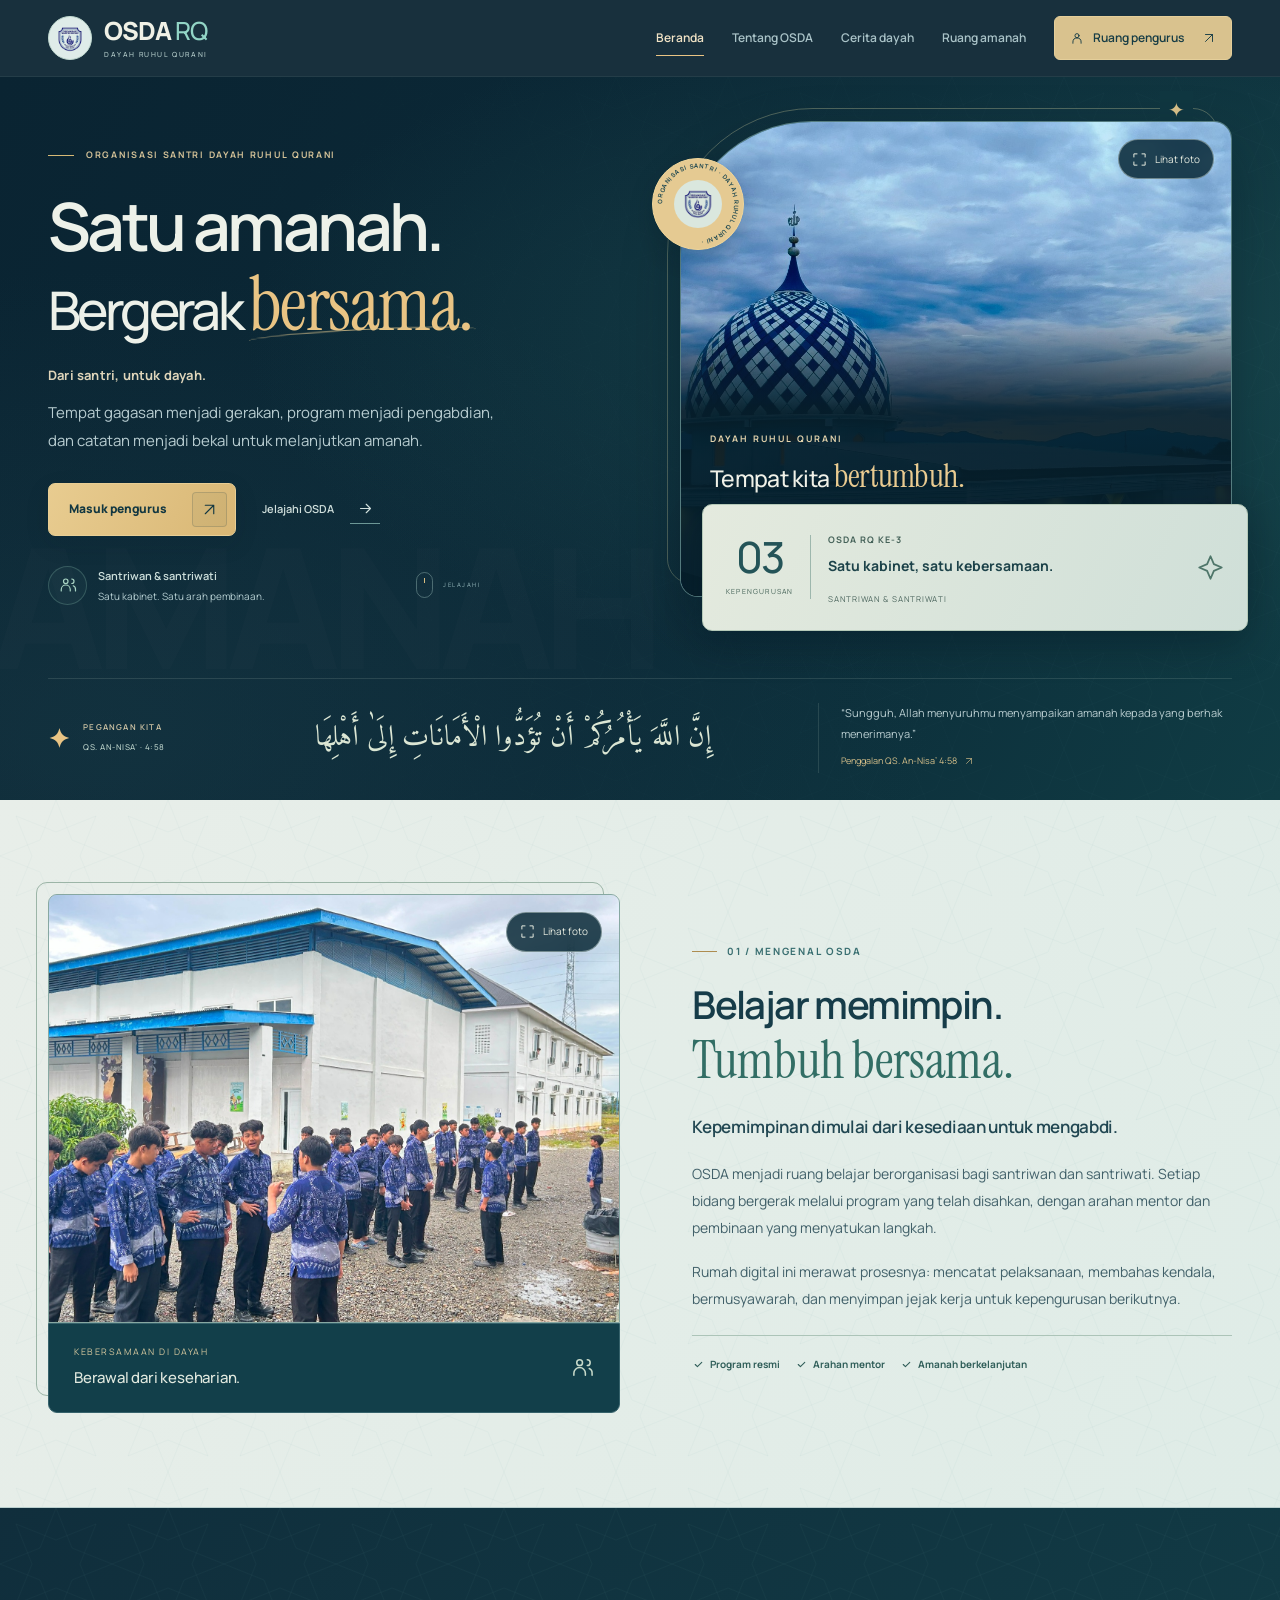
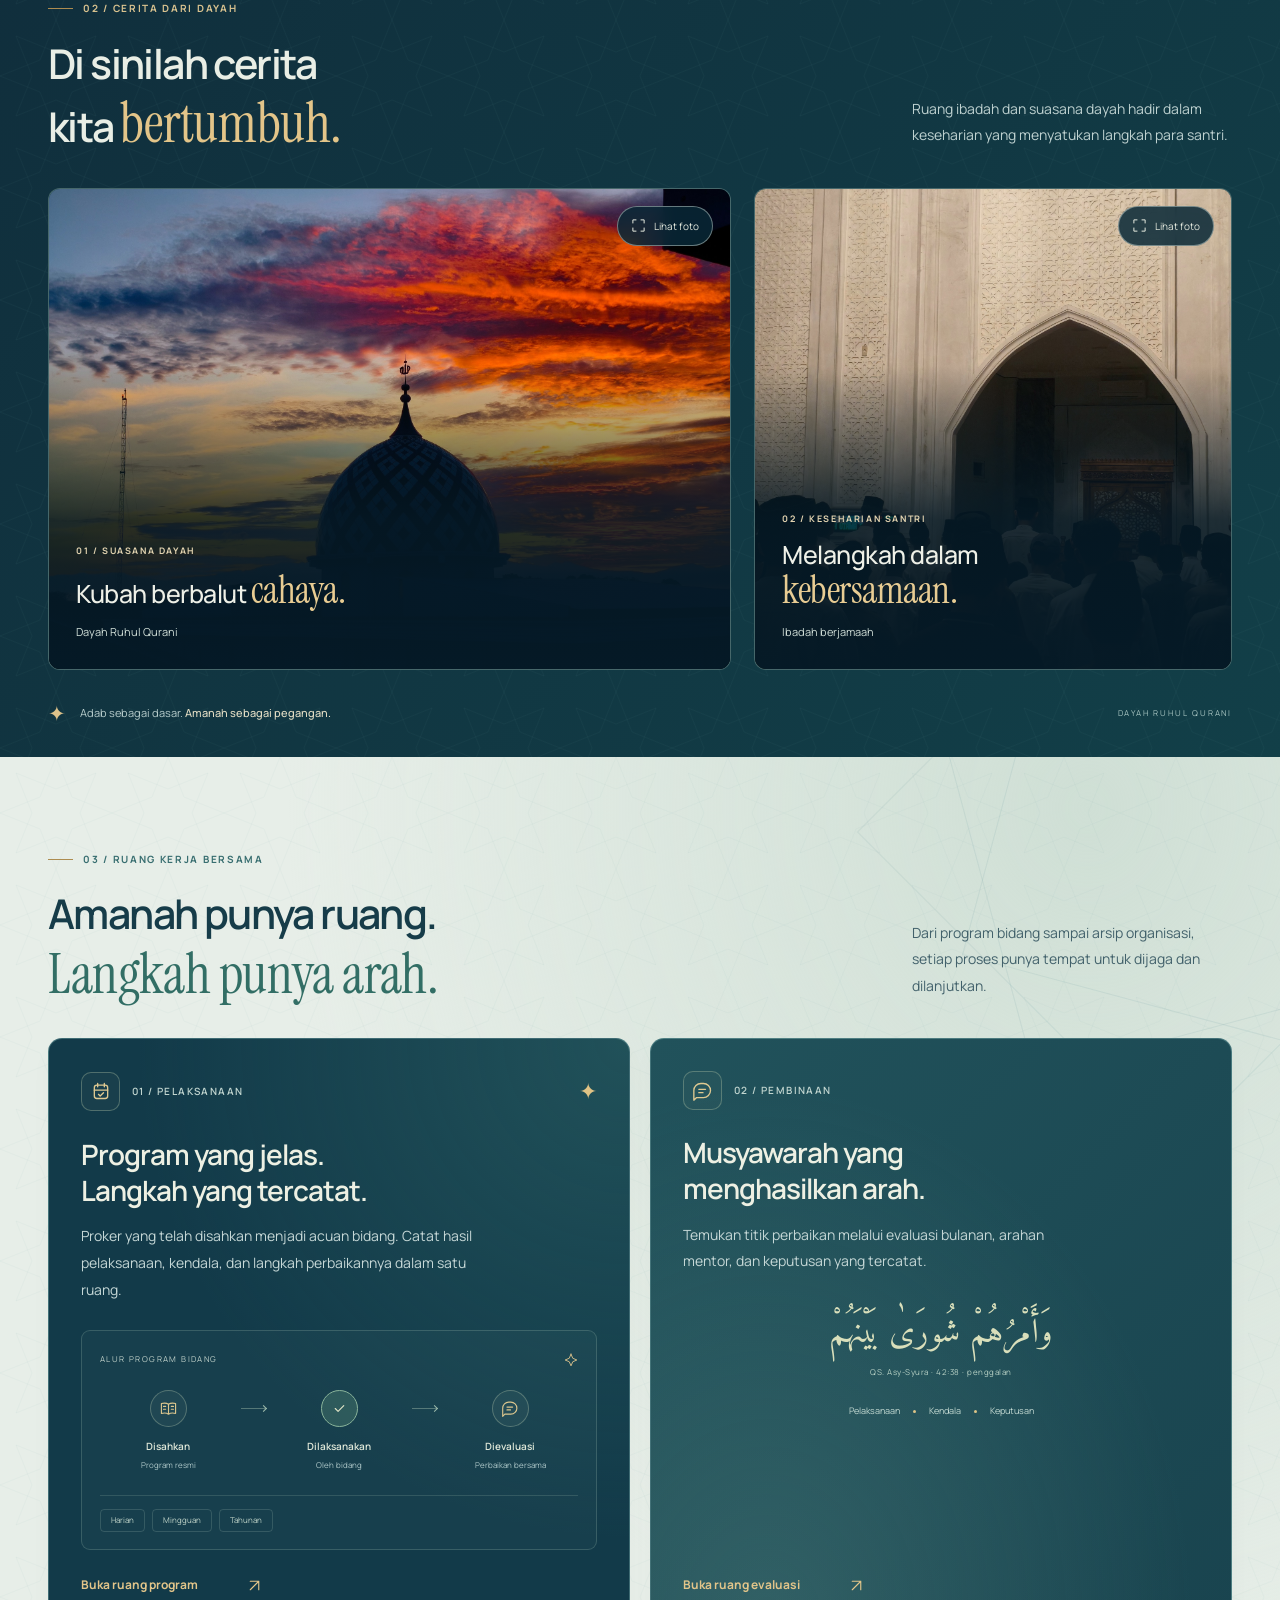
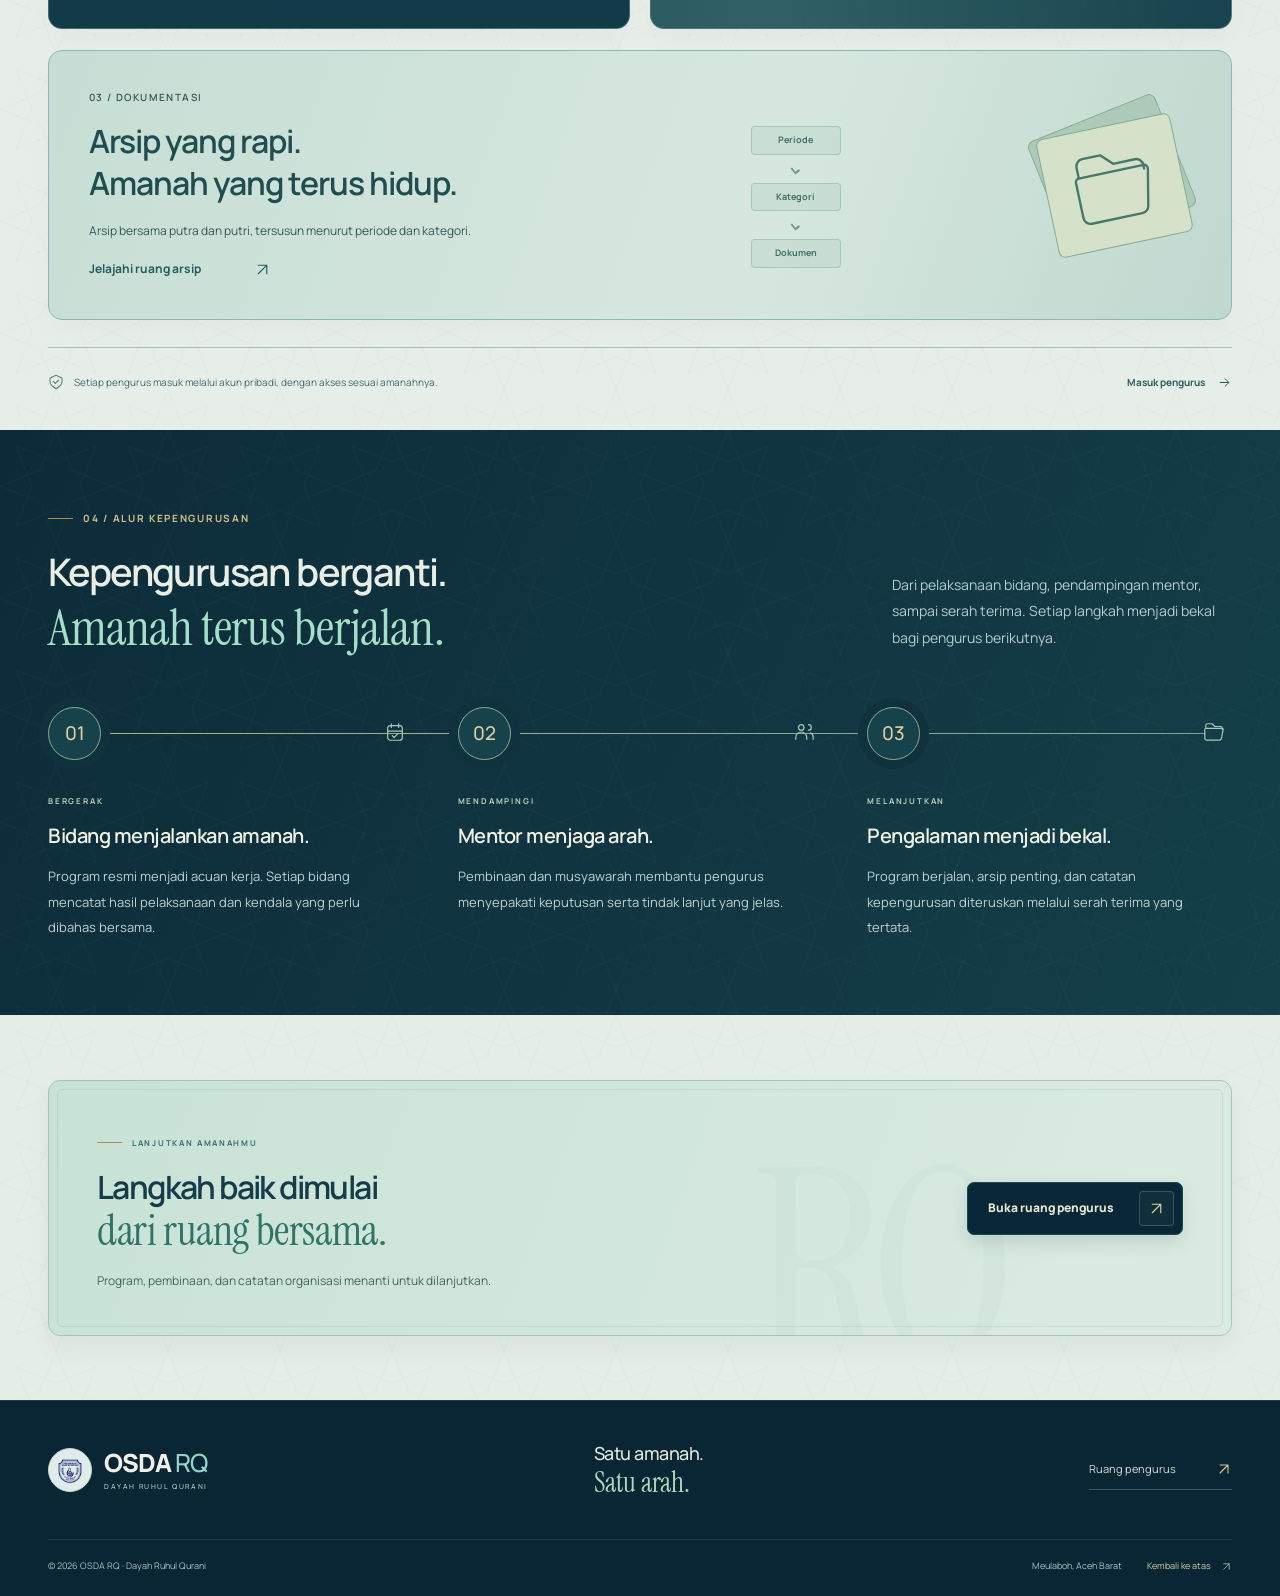
==== commit b707f9c0: "Perbarui landing OSDA dengan foto dayah dan galeri" ====
--- a/index.html
+++ b/index.html
@@ -7,9 +7,15 @@
       name="description"
       content="Rumah digital Organisasi Santri Dayah Ruhul Qurani. Mengenal kepengurusan, merawat amanah, dan melangkah bersama."
     />
-    <meta name="theme-color" content="#0a2432" />
+    <meta name="theme-color" content="#092837" />
     <title>OSDA RQ · Satu Amanah, Satu Arah</title>
     <link rel="icon" type="image/png" href="./assets/osda-logo.png" />
+    <link
+      rel="preload"
+      as="image"
+      href="./assets/dayah-masjid-biru.jpg"
+      fetchpriority="high"
+    />
     <link rel="stylesheet" href="./assets/landing.css" />
   </head>
   <body id="beranda">
@@ -69,8 +75,11 @@
           <path d="m12 2 9 4v6c0 5-9 10-9 10S3 17 3 12V6l9-4Z" />
           <path d="m8 11 3 3 5-5" />
         </symbol>
-        <symbol id="i-send" viewBox="0 0 24 24">
-          <path d="m22 2-7 20-4-9-9-4L22 2ZM11 13 22 2" />
+        <symbol id="i-expand" viewBox="0 0 24 24">
+          <path d="M8 3H3v5m13-5h5v5M3 16v5h5m13-5v5h-5" />
+        </symbol>
+        <symbol id="i-close" viewBox="0 0 24 24">
+          <path d="m6 6 12 12M6 18 18 6" />
         </symbol>
         <symbol id="i-spark" viewBox="0 0 24 24">
           <path d="m12 2 3 7 7 3-7 3-3 7-3-7-7-3 7-3 3-7Z" />
@@ -107,8 +116,8 @@
           <a class="nav-link is-current" href="#beranda" aria-current="location"
             >Beranda</a
           ><a class="nav-link" href="#tentang">Tentang OSDA</a
-          ><a class="nav-link" href="#amanah">Ruang amanah</a
-          ><a class="nav-link" href="#langkah">Alur organisasi</a>
+          ><a class="nav-link" href="#cerita">Cerita dayah</a
+          ><a class="nav-link" href="#amanah">Ruang amanah</a>
           <a class="landing-nav-login" href="./app.html"
             ><svg aria-hidden="true" class="icon"><use href="#i-user" /></svg
             >Ruang pengurus<svg aria-hidden="true" class="icon">
@@ -165,78 +174,71 @@
               >
             </div>
           </div>
-          <aside
-            class="hero-art"
-            aria-label="Identitas Organisasi Santri Dayah Ruhul Qurani"
-          >
-            <div class="art-ambient" aria-hidden="true"></div>
-            <svg
-              class="art-rosette"
-              viewBox="0 0 500 500"
-              fill="none"
-              aria-hidden="true"
-            >
-              <circle cx="250" cy="250" r="218" />
-              <circle cx="250" cy="250" r="181" />
-              <path
-                d="M250 16 317 183 484 250 317 317 250 484 183 317 16 250 183 183Z"
-              />
-              <path
-                d="m84 84 166 71L416 84l-71 166 71 166-166-71-166 71 71-166Z"
-              />
-              <path d="M250 32v436M32 250h436M96 96l308 308M96 404 404 96" />
-            </svg>
-            <div class="art-orbit" aria-hidden="true">
-              <i></i><i></i><i></i>
-            </div>
-            <div class="identity-surface" data-tilt="">
-              <div class="identity-surface-line" aria-hidden="true"></div>
-              <div class="identity-top">
-                <span class="identity-logo"
-                  ><img
-                    src="./assets/osda-logo.png"
-                    alt="Lambang OSDA RQ"
-                    width="64"
-                    height="64" /></span
-                ><span>DAYAH<br /><b>RUHUL QURANI</b></span
-                ><span class="identity-star" aria-hidden="true">✦</span>
-              </div>
-              <div class="identity-script" lang="ar" dir="rtl">
-                بِسْمِ اللَّهِ الرَّحْمَٰنِ الرَّحِيمِ
-              </div>
-              <div class="identity-title" aria-hidden="true">
-                Ruhul<br /><em>Qurani.</em>
-              </div>
-              <div class="identity-divider" aria-hidden="true">
-                <span></span>✦<span></span>
-              </div>
-              <div class="identity-cabinet">
-                <span>KABINET KEPENGURUSAN</span>
+          <aside class="hero-art" aria-label="Dayah dan kepengurusan OSDA RQ">
+            <div class="hero-orbit" aria-hidden="true"></div>
+            <figure class="hero-photo-frame">
+              <a
+                class="hero-photo-link photo-link"
+                href="./assets/dayah-masjid-biru.jpg"
+                data-photo-view
+                data-photo-title="Masjid di Dayah Ruhul Qurani"
+                data-photo-caption="Kubah bercorak biru, langit yang luas, dan ruang keseharian para santri."
+              >
+                <img
+                  class="hero-photo"
+                  src="./assets/dayah-masjid-biru.jpg"
+                  alt="Masjid berkubah biru di Dayah Ruhul Qurani dengan langit berawan dan pegunungan di kejauhan."
+                  width="2048"
+                  height="921"
+                  fetchpriority="high"
+                  decoding="async"
+                />
+                <span class="photo-open"
+                  ><svg class="icon" aria-hidden="true">
+                    <use href="#i-expand" /></svg
+                  ><span>Lihat foto</span></span
+                >
+              </a>
+              <figcaption class="hero-photo-caption">
+                <span>DAYAH RUHUL QURANI</span
+                ><strong>Tempat kita <em>bertumbuh.</em></strong
+                ><span class="photo-location"
+                  ><svg class="icon" aria-hidden="true">
+                    <use href="#i-pin" /></svg
+                  >Meulaboh · Aceh Barat</span
+                >
+              </figcaption>
+            </figure>
+            <div class="hero-seal" aria-hidden="true">
+              <svg class="seal-ring" viewBox="0 0 100 100">
+                <defs>
+                  <path
+                    id="seal-circle"
+                    d="M50 50 m-40 0 a40 40 0 1 1 80 0 a40 40 0 1 1 -80 0"
+                  />
+                </defs>
+                <text>
+                  <textPath href="#seal-circle">
+                    ORGANISASI SANTRI · DAYAH RUHUL QURANI ·
+                  </textPath>
+                </text>
+              </svg>
+              <img src="./assets/osda-logo.png" alt="" width="50" height="50" />
+            </div>
+            <div class="cabinet-plaque">
+              <div class="cabinet-edition">
+                <span id="public-term-number">03</span
+                ><small>KEPENGURUSAN</small>
+              </div>
+              <div class="cabinet-identity">
+                <span id="public-period">OSDA RQ KE-3</span>
                 <p id="public-cabinet">Satu kabinet, satu kebersamaan.</p>
-              </div>
-              <div class="identity-location">
-                <svg class="icon" aria-hidden="true"><use href="#i-pin" /></svg
-                >MEULABOH · ACEH BARAT
-              </div>
-            </div>
-            <div class="art-period">
-              <span class="period-number" id="public-term-number">03</span
-              ><span
-                ><small>KEPENGURUSAN</small
-                ><strong id="public-period">OSDA RQ KE-3</strong></span
-              ><span class="period-dot"></span>
-            </div>
-            <div class="art-value value-adab">
-              <svg class="icon" aria-hidden="true"><use href="#i-book" /></svg
-              ><span>Adab sebagai dasar.</span>
-            </div>
-            <div class="art-value value-amanah">
-              <svg class="icon" aria-hidden="true"><use href="#i-shield" /></svg
-              ><span>Amanah sebagai pegangan.</span>
-            </div>
-            <span class="art-caption"
-              >BELAJAR MEMIMPIN · TUMBUH DALAM PENGABDIAN</span
-            >
+                <small>SANTRIWAN &amp; SANTRIWATI</small>
+              </div>
+              <svg class="icon cabinet-flower" aria-hidden="true">
+                <use href="#i-spark" />
+              </svg>
+            </div>
           </aside>
         </div>
         <div class="landing-shell hero-verse">
@@ -265,19 +267,44 @@
       </section>
       <section class="about-section" id="tentang" aria-labelledby="about-title">
         <div class="landing-shell about-grid">
-          <div class="about-heading" data-reveal="">
+          <figure class="about-media" data-reveal>
+            <div class="about-photo-wrap">
+              <a
+                class="photo-link"
+                href="./assets/dayah-kebersamaan-santri.jpg"
+                data-photo-view
+                data-photo-title="Kebersamaan santri"
+                data-photo-caption="Dari keseharian di dayah, santri belajar bergerak dan tumbuh bersama."
+              >
+                <img
+                  src="./assets/dayah-kebersamaan-santri.jpg"
+                  alt="Para santri berseragam biru berkumpul di halaman bangunan dayah."
+                  width="2048"
+                  height="1152"
+                  loading="lazy"
+                  decoding="async"
+                />
+                <span class="photo-open"
+                  ><svg class="icon" aria-hidden="true">
+                    <use href="#i-expand" /></svg
+                  ><span>Lihat foto</span></span
+                >
+              </a>
+              <span class="about-photo-corner" aria-hidden="true">RQ</span>
+            </div>
+            <figcaption class="about-photo-label">
+              <span>KEBERSAMAAN DI DAYAH</span
+              ><strong>Berawal dari keseharian.</strong
+              ><svg class="icon" aria-hidden="true">
+                <use href="#i-people" />
+              </svg>
+            </figcaption>
+          </figure>
+          <div class="about-copy" data-reveal>
             <span class="section-kicker"><i></i>01 / MENGENAL OSDA</span>
             <h2 id="about-title">
-              Bertumbuh dalam<br />kebersamaan.<br /><em
-                >Bergerak dalam amanah.</em
-              >
+              Belajar memimpin.<br /><em>Tumbuh bersama.</em>
             </h2>
-            <span class="about-location"
-              ><svg class="icon"><use href="#i-pin" /></svg>Dayah Ruhul Qurani ·
-              Meulaboh, Aceh Barat</span
-            >
-          </div>
-          <div class="about-copy" data-reveal="">
             <p class="about-lead">
               Kepemimpinan dimulai dari kesediaan untuk mengabdi.
             </p>
@@ -288,22 +315,104 @@
               langkah.
             </p>
             <p>
-              Rumah digital ini membantu pengurus merawat prosesnya: mencatat
-              pelaksanaan, mendengarkan kendala, bermusyawarah, dan menyimpan
-              jejak kerja untuk kepengurusan berikutnya.
+              Rumah digital ini merawat prosesnya: mencatat pelaksanaan,
+              membahas kendala, bermusyawarah, dan menyimpan jejak kerja untuk
+              kepengurusan berikutnya.
             </p>
             <div class="about-principles">
               <span
-                ><svg class="icon"><use href="#i-check" /></svg>Program
-                resmi</span
+                ><svg class="icon" aria-hidden="true">
+                  <use href="#i-check" /></svg
+                >Program resmi</span
               ><span
-                ><svg class="icon"><use href="#i-check" /></svg>Pendampingan
-                mentor</span
+                ><svg class="icon" aria-hidden="true">
+                  <use href="#i-check" /></svg
+                >Arahan mentor</span
               ><span
-                ><svg class="icon"><use href="#i-check" /></svg>Kepengurusan
-                berkelanjutan</span
-              >
-            </div>
+                ><svg class="icon" aria-hidden="true">
+                  <use href="#i-check" /></svg
+                >Amanah berkelanjutan</span
+              >
+            </div>
+          </div>
+        </div>
+      </section>
+      <section class="dayah-section" id="cerita" aria-labelledby="dayah-title">
+        <div class="landing-shell">
+          <div class="section-intro" data-reveal>
+            <div>
+              <span class="section-kicker"><i></i>02 / CERITA DARI DAYAH</span>
+              <h2 id="dayah-title">
+                Di sinilah cerita<br />kita <em>bertumbuh.</em>
+              </h2>
+            </div>
+            <p>
+              Ruang ibadah dan suasana dayah hadir dalam keseharian yang
+              menyatukan langkah para santri.
+            </p>
+          </div>
+          <div class="dayah-gallery">
+            <figure class="dayah-photo dayah-photo-wide" data-reveal>
+              <a
+                class="photo-link"
+                href="./assets/dayah-kubah-cahaya.jpg"
+                data-photo-view
+                data-photo-title="Kubah berbalut cahaya"
+                data-photo-caption="Langit jingga membingkai kubah masjid di Dayah Ruhul Qurani."
+              >
+                <img
+                  src="./assets/dayah-kubah-cahaya.jpg"
+                  alt="Kubah masjid bercorak biru dengan latar langit jingga dan awan berlapis."
+                  width="2048"
+                  height="1536"
+                  loading="lazy"
+                  decoding="async"
+                />
+                <span class="photo-open"
+                  ><svg class="icon" aria-hidden="true">
+                    <use href="#i-expand" /></svg
+                  ><span>Lihat foto</span></span
+                >
+              </a>
+              <figcaption>
+                <span class="gallery-index">01 / SUASANA DAYAH</span
+                ><strong>Kubah berbalut <em>cahaya.</em></strong
+                ><span>Dayah Ruhul Qurani</span>
+              </figcaption>
+            </figure>
+            <figure class="dayah-photo dayah-photo-tall" data-reveal>
+              <a
+                class="photo-link"
+                href="./assets/dayah-jamaah.jpg"
+                data-photo-view
+                data-photo-title="Ibadah dalam kebersamaan"
+                data-photo-caption="Suasana para santri menunaikan salat berjamaah di dalam masjid."
+              >
+                <img
+                  src="./assets/dayah-jamaah.jpg"
+                  alt="Para santri berdiri dalam saf salat berjamaah di dalam masjid berornamen geometris."
+                  width="1536"
+                  height="2048"
+                  loading="lazy"
+                  decoding="async"
+                />
+                <span class="photo-open"
+                  ><svg class="icon" aria-hidden="true">
+                    <use href="#i-expand" /></svg
+                  ><span>Lihat foto</span></span
+                >
+              </a>
+              <figcaption>
+                <span class="gallery-index">02 / KESEHARIAN SANTRI</span
+                ><strong>Melangkah dalam<br /><em>kebersamaan.</em></strong
+                ><span>Ibadah berjamaah</span>
+              </figcaption>
+            </figure>
+          </div>
+          <div class="gallery-note">
+            <span class="gallery-note-star" aria-hidden="true">✦</span>
+            <p>Adab sebagai dasar. <strong>Amanah sebagai pegangan.</strong></p>
+            <span>DAYAH RUHUL QURANI</span>
           </div>
         </div>
       </section>
@@ -317,7 +426,7 @@
           <div class="section-intro" data-reveal="">
             <div>
               <span class="section-kicker"
-                ><i></i>02 / RUANG KERJA BERSAMA</span
+                ><i></i>03 / RUANG KERJA BERSAMA</span
               >
               <h2 id="mandate-title">
                 Amanah punya ruang.<br /><em>Langkah punya arah.</em>
@@ -459,7 +568,7 @@
       >
         <div class="landing-shell process-grid">
           <div class="process-heading" data-reveal="">
-            <span class="section-kicker"><i></i>03 / ALUR KEPENGURUSAN</span>
+            <span class="section-kicker"><i></i>04 / ALUR KEPENGURUSAN</span>
             <h2 id="process-title">
               Kepengurusan berganti.<br /><em>Amanah terus berjalan.</em>
             </h2>
@@ -560,6 +669,50 @@
         </div>
       </div>
     </footer>
+    <dialog
+      class="photo-viewer"
+      id="photo-viewer"
+      aria-labelledby="photo-viewer-title"
+      aria-describedby="photo-viewer-caption"
+    >
+      <div class="viewer-top">
+        <span>DOKUMENTASI DAYAH RUHUL QURANI</span
+        ><button
+          type="button"
+          class="viewer-close"
+          data-viewer-close
+          aria-label="Tutup foto"
+        >
+          <svg class="icon" aria-hidden="true"><use href="#i-close" /></svg>
+        </button>
+      </div>
+      <div class="viewer-stage">
+        <img id="photo-viewer-image" alt="" /><button
+          type="button"
+          class="viewer-nav viewer-previous"
+          data-viewer-step="-1"
+          aria-label="Foto sebelumnya"
+        >
+          <svg class="icon" aria-hidden="true">
+            <use href="#i-arrow" />
+          </svg></button
+        ><button
+          type="button"
+          class="viewer-nav viewer-next"
+          data-viewer-step="1"
+          aria-label="Foto berikutnya"
+        >
+          <svg class="icon" aria-hidden="true"><use href="#i-arrow" /></svg>
+        </button>
+      </div>
+      <div class="viewer-bottom">
+        <div>
+          <h2 id="photo-viewer-title"></h2>
+          <p id="photo-viewer-caption"></p>
+        </div>
+        <span id="photo-viewer-count" aria-live="polite"></span>
+      </div>
+    </dialog>
     <script src="./config.js"></script>
     <script type="module" src="./assets/landing.js"></script>
     <a class="back-to-top" href="#beranda" aria-label="Kembali ke atas"
--- a/assets/landing.css
+++ b/assets/landing.css
@@ -1,12 +1,12 @@
 @import url("https://fonts.googleapis.com/css2?family=Amiri:wght@400;700&family=Instrument+Serif:ital@0;1&family=Manrope:wght@400;500;600;700;800&display=swap");
 :root {
-  --navy: #0a2432;
-  --deep: #071c28;
+  --navy: #092837;
+  --deep: #071e2c;
   --panel: #123846;
   --mint: #88decb;
   --teal: #27736d;
-  --gold: #e3be79;
-  --paper: #e4eff2;
+  --gold: #e9c484;
+  --paper: #e8eee9;
   --ink: #163c49;
   --muted: #496975;
   --sans: "Manrope", sans-serif;
@@ -24,7 +24,7 @@
   margin: 0;
   background: var(--paper);
   color: var(--ink);
-  font: 400 14px/1.85 var(--sans);
+  font: 400 15px/1.85 var(--sans);
   -webkit-font-smoothing: antialiased;
 }
 a {
@@ -67,7 +67,7 @@
   pointer-events: none;
 }
 .landing-shell {
-  width: min(1240px, calc(100% - 96px));
+  width: min(1280px, calc(100% - 96px));
   margin-inline: auto;
 }
 .skip-link {
@@ -167,7 +167,7 @@
   display: flex;
   gap: 28px;
   align-items: center;
-  font-size: 11px;
+  font-size: 12px;
   font-weight: 600;
 }
 .nav-link {
@@ -255,11 +255,11 @@
 }
 .hero-grid {
   display: grid;
-  grid-template-columns: 1.2fr 1fr;
-  gap: 51px;
-  align-items: center;
-  padding-top: 49px;
-  padding-bottom: 35px;
+  grid-template-columns: 1.04fr 1fr;
+  gap: 58px;
+  align-items: center;
+  padding-top: 44px;
+  padding-bottom: 47px;
 }
 .hero-copy {
   position: relative;
@@ -269,7 +269,7 @@
   display: flex;
   align-items: center;
   gap: 12px;
-  font-size: 8px;
+  font-size: 9px;
   font-weight: 700;
   letter-spacing: 1.7px;
   color: #d4c298;
@@ -282,8 +282,8 @@
   flex: none;
 }
 .hero-copy h1 {
-  margin: 23px 0 18px;
-  font: 600 clamp(50px, 5.3vw, 76px) / 1.12 var(--sans);
+  margin: 25px 0 22px;
+  font: 600 clamp(50px, 5.2vw, 76px) / 1.12 var(--sans);
   letter-spacing: -3.6px;
   color: #edf1e9;
 }
@@ -291,15 +291,15 @@
   display: block;
 }
 .hero-line:nth-child(2) {
-  font-size: 0.85em;
+  font-size: 0.8em;
   font-weight: 500;
   margin-top: 8px;
   white-space: nowrap;
 }
 .hero-line em {
   display: inline-block;
-  color: #96ddc8;
-  font: 400 1.53em/0.9 var(--serif);
+  color: #e9c484;
+  font: 400 1.4em/0.9 var(--serif);
   letter-spacing: -1.5px;
   padding-right: 5px;
   position: relative;
@@ -318,14 +318,14 @@
 }
 .hero-tagline {
   margin: 23px 0 12px;
-  font-size: 12px;
+  font-size: 13px;
   font-weight: 700;
   color: #dfd5ba;
   letter-spacing: 0.2px;
 }
 .hero-description {
-  font-size: 14px;
-  line-height: 1.95;
+  font-size: 15px;
+  line-height: 1.9;
   color: #b8cdd1;
   margin: 0;
   max-width: 450px;
@@ -445,14 +445,14 @@
 }
 .hero-community strong {
   display: block;
-  font-size: 10px;
+  font-size: 11px;
   color: #cee0dc;
   font-weight: 600;
 }
 .hero-community p > span {
   display: block;
-  font-size: 9px;
-  color: #9bb8be;
+  font-size: 10px;
+  color: #b4cdd0;
   margin-top: 3px;
 }
 .scroll-cue {
@@ -483,286 +483,236 @@
 .hero-art {
   position: relative;
   min-width: 0;
-  height: 527px;
-  perspective: 1100px;
-}
-.art-ambient {
-  position: absolute;
-  inset: 50px 12px;
-  border-radius: 50%;
-  background: radial-gradient(circle, #75be9d28, transparent 65%);
-  filter: blur(25px);
-}
-.art-rosette {
-  position: absolute;
-  width: 500px;
-  height: 500px;
-  left: 50%;
-  top: 5px;
-  transform: translateX(-50%);
-  stroke: #9dc4b7;
-  stroke-width: 0.6;
-  opacity: 0.25;
-}
-.art-rosette > path:nth-of-type(3) {
-  opacity: 0.35;
-}
-.art-orbit {
-  position: absolute;
-  width: 437px;
-  height: 437px;
-  left: 50%;
+  height: 510px;
+}
+.hero-orbit {
+  position: absolute;
+  inset: -13px 14px 47px -13px;
+  border: 1px solid #bbbd9361;
+  border-radius: 146px 25px 25px 25px;
+  pointer-events: none;
+}
+.hero-orbit:after {
+  content: "✦";
+  position: absolute;
+  right: 24px;
+  top: -18px;
+  color: #dcc38a;
+  background: #103741;
+  padding: 0 8px;
+  font-size: 20px;
+}
+.hero-photo-frame {
+  position: absolute;
+  inset: 0 0 34px;
+  margin: 0;
+  overflow: hidden;
+  border: 1px solid #9cb8aa75;
+  border-radius: 132px 18px 18px 18px;
+  background: #1b4b5c;
+  box-shadow: 0 25px 55px #00142160;
+  isolation: isolate;
+}
+.photo-link {
+  position: relative;
+  display: block;
+  height: 100%;
+  overflow: hidden;
+  color: #f0ede2;
+}
+.photo-link:focus-visible {
+  outline-offset: -5px;
+  outline-color: #efce91;
+  border-radius: inherit;
+}
+.photo-link img {
+  height: 100%;
+  width: 100%;
+  object-fit: cover;
+  transition: transform 0.85s cubic-bezier(0.2, 0.7, 0.2, 1);
+}
+.hero-photo-link img {
+  object-position: 22% center;
+}
+.hero-photo-frame:after {
+  content: "";
+  position: absolute;
+  inset: 0;
+  background: linear-gradient(
+    180deg,
+    #041d2b00 28%,
+    #061f2b12 42%,
+    #061f2be8 61%,
+    #061f2bf7 100%
+  );
+  pointer-events: none;
+}
+.photo-open {
+  position: absolute;
+  z-index: 2;
+  top: 17px;
+  right: 17px;
+  display: inline-flex;
+  align-items: center;
+  gap: 8px;
+  min-height: 40px;
+  border: 1px solid #d8e5dd73;
+  border-radius: 50px;
+  background: #092837d9;
+  color: #e4e9de;
+  padding: 8px 13px;
+  font-size: 10px;
+  backdrop-filter: blur(8px);
+  transition:
+    background 0.25s,
+    border-color 0.25s;
+}
+.photo-open .icon {
+  width: 15px;
+  height: 15px;
+}
+.photo-link:hover .photo-open {
+  background: #163e4b;
+  border-color: #e5c88c;
+}
+.hero-photo-caption {
+  position: absolute;
+  z-index: 1;
+  left: 29px;
+  right: 29px;
+  bottom: 73px;
+  pointer-events: none;
+}
+.hero-photo-caption > span:first-child {
+  font-size: 9px;
+  letter-spacing: 2px;
+  color: #e2d2ac;
+  font-weight: 700;
+}
+.hero-photo-caption strong {
+  display: block;
+  margin-top: 8px;
+  font-size: 23px;
+  line-height: 1.3;
+  letter-spacing: -0.7px;
+  color: #f0f1e8;
+  font-weight: 500;
+}
+.hero-photo-caption em {
+  font: 400 1.45em/1 var(--serif);
+  color: #e9cb91;
+}
+.photo-location {
+  display: flex;
+  align-items: center;
+  gap: 5px;
+  margin-top: 11px;
+  color: #d3dedb;
+  font-size: 10px;
+}
+.photo-location .icon {
+  width: 12px;
+  height: 12px;
+}
+.hero-seal {
+  position: absolute;
+  left: -28px;
   top: 37px;
-  border: 1px dashed #99bdaa4d;
-  border-radius: 50%;
-  transform: translateX(-50%);
-}
-.art-orbit > i {
-  position: absolute;
-  width: 5px;
-  height: 5px;
-  background: #d5c18d;
-  box-shadow: 0 0 0 5px #d4bf7810;
-  border-radius: 50%;
-}
-.art-orbit > i:first-child {
-  top: 45px;
-  left: 69px;
-}
-.art-orbit > i:nth-child(2) {
-  bottom: 38px;
-  left: 57px;
-}
-.art-orbit > i:nth-child(3) {
-  right: -1px;
-  top: 214px;
-}
-.identity-surface {
-  position: absolute;
-  left: 50%;
-  top: 20px;
-  width: 330px;
-  min-height: 444px;
-  padding: 24px 25px 22px;
-  border: 1px solid #a1c3b86b;
-  border-radius: 13px;
-  background: linear-gradient(140deg, #376869, #1b4a55 43%, #173e4e);
-  box-shadow:
-    13px 18px 0 -7px #2d65644a,
-    14px 19px 0 -7px #8cb4a340,
-    0 28px 50px -10px #00131e80;
-  transform: translateX(-50%) rotate(-7deg) perspective(1000px)
-    rotateX(var(--tilt-x, 0deg)) rotateY(var(--tilt-y, 0deg));
-  transition: transform 0.5s cubic-bezier(0.2, 0.7, 0.2, 1);
-  isolation: isolate;
-}
-.identity-surface:after {
-  content: "";
-  position: absolute;
-  z-index: -1;
-  inset: 0;
-  background: radial-gradient(#d5e8d909 0.8px, transparent 0.8px);
-  background-size: 5px 5px;
-  border-radius: inherit;
-}
-.identity-surface-line {
-  position: absolute;
-  z-index: -1;
-  inset: 9px;
-  border: 1px solid #d6c18f3f;
-  border-radius: 7px;
-}
-.identity-top {
-  display: flex;
-  align-items: center;
-  gap: 10px;
-}
-.identity-logo {
+  width: 92px;
+  height: 92px;
   display: grid;
   place-items: center;
-  width: 43px;
-  height: 43px;
-  background: #d7e7df;
-  border: 1px solid #c6d9c0;
+  border: 1px solid #f0d599;
   border-radius: 50%;
-  overflow: hidden;
+  background: #e5ca92;
+  box-shadow: 0 8px 25px #00182433;
+  pointer-events: none;
+}
+.hero-seal img {
+  width: 48px;
+  height: 48px;
+  object-fit: contain;
+  border-radius: 50%;
+  background: #dae7de;
+}
+.seal-ring {
+  position: absolute;
+  inset: 0;
+  width: 100%;
+  height: 100%;
+  fill: #244c53;
+  font: 700 6.8px var(--sans);
+  letter-spacing: 1px;
+}
+.cabinet-plaque {
+  position: absolute;
+  left: 22px;
+  right: -16px;
+  bottom: 0;
+  display: flex;
+  align-items: center;
+  gap: 17px;
+  padding: 19px 23px;
+  background: linear-gradient(115deg, #e4eade, #cfdfd8);
+  border: 1px solid #b5c9b8;
+  border-radius: 10px;
+  box-shadow: 0 15px 35px #00172340;
+}
+.cabinet-edition {
+  text-align: center;
+  padding-right: 17px;
+  border-right: 1px solid #9db7ad;
   flex: none;
 }
-.identity-logo img {
-  width: 43px;
-  height: 43px;
-  object-fit: contain;
-}
-.identity-top > span:nth-child(2) {
-  color: #c8dbd2;
+.cabinet-edition > span {
+  display: block;
+  color: #245458;
+  font: 500 43px/1 var(--sans);
+  letter-spacing: -2px;
+}
+.cabinet-edition > small {
+  display: block;
+  margin-top: 8px;
+  color: #456358;
   font-size: 7px;
-  letter-spacing: 1.7px;
-  line-height: 1.65;
-}
-.identity-top b {
+  letter-spacing: 1.2px;
+}
+.cabinet-identity {
+  min-width: 0;
+}
+.cabinet-identity > span {
+  color: #456259;
   font-size: 9px;
-  letter-spacing: 1.4px;
-  font-weight: 600;
-}
-.identity-star {
-  margin-left: auto;
-  color: #d4c08d;
-  font-size: 21px;
-}
-.identity-script {
-  color: #d5c490;
-  font:
-    400 19px/1.8 "Amiri",
-    serif;
-  text-align: center;
-  margin-top: 15px;
-}
-.identity-title {
-  color: #f0ebd8;
-  font: 400 75px/0.87 var(--serif);
-  letter-spacing: -1px;
-  text-align: center;
-  margin: 12px 0 0;
-}
-.identity-title em {
-  color: #d8e5d5;
-  font-weight: 400;
-}
-.identity-divider {
-  display: flex;
-  align-items: center;
-  justify-content: center;
-  gap: 12px;
-  color: #d6bc81;
-  margin: 22px 0 17px;
-  font-size: 11px;
-}
-.identity-divider > span {
-  height: 1px;
-  width: 45px;
-  background: #cdb57b65;
-}
-.identity-cabinet {
-  text-align: center;
-}
-.identity-cabinet > span {
-  font-size: 7px;
-  letter-spacing: 1.6px;
-  color: #b4d0c9;
-}
-.identity-cabinet > p {
+  font-weight: 700;
+  letter-spacing: 1px;
+}
+.cabinet-identity > p {
   display: -webkit-box;
   -webkit-box-orient: vertical;
   -webkit-line-clamp: 2;
   overflow: hidden;
-  font-size: 13px;
-  line-height: 1.6;
-  font-weight: 600;
-  color: #ede8d5;
-  max-width: 270px;
-  margin: 6px auto 0;
+  margin: 4px 0 7px;
+  color: #1c4249;
+  font-size: 14px;
+  font-weight: 700;
+  line-height: 1.5;
   overflow-wrap: anywhere;
 }
-.identity-location {
-  display: flex;
-  align-items: center;
-  justify-content: center;
-  gap: 5px;
-  color: #b2cfca;
-  font-size: 7px;
-  letter-spacing: 1.1px;
-  margin-top: 19px;
-}
-.identity-location .icon {
-  width: 10px;
-  height: 10px;
-}
-.art-period {
-  position: absolute;
-  right: -6px;
-  top: 54px;
-  display: flex;
-  align-items: center;
-  gap: 12px;
-  padding: 12px 16px 12px 12px;
-  border-radius: 9px;
-  background: #dcebe4f5;
-  border: 1px solid #bcd5c4;
-  box-shadow: 0 13px 28px #001b2959;
-  transform: rotate(5deg);
-}
-.period-number {
-  font-size: 39px;
-  line-height: 1;
-  font-weight: 600;
-  letter-spacing: -2.2px;
-  color: #356862;
-}
-.art-period small {
-  display: block;
-  color: #456258;
-  font-size: 7px;
-  letter-spacing: 1.5px;
-}
-.art-period strong {
-  display: block;
-  color: #254e50;
-  font-size: 11px;
-  letter-spacing: 0.2px;
-  margin-top: 4px;
-}
-.period-dot {
-  width: 6px;
-  height: 6px;
-  border-radius: 50%;
-  background: #7b9b77;
-  margin-left: 4px;
-  box-shadow: 0 0 0 4px #83a17b1c;
-}
-.art-value {
-  position: absolute;
-  display: flex;
-  align-items: center;
-  gap: 8px;
-  border: 1px solid #b4cbb152;
-  border-radius: 7px;
-  background: #1b4652ed;
-  color: #dfdfc6;
-  font-size: 9px;
-  box-shadow: 0 7px 16px #00172535;
-  backdrop-filter: blur(8px);
-}
-.art-value .icon {
-  width: 17px;
-  height: 17px;
-  color: #cdb786;
-}
-.value-adab {
-  top: 219px;
-  left: -4px;
-  padding: 11px 13px;
-  transform: rotate(-7deg);
-}
-.value-amanah {
-  bottom: 50px;
-  right: 4px;
-  padding: 13px 14px;
-  transform: rotate(4deg);
-}
-.art-caption {
-  position: absolute;
-  bottom: 5px;
-  left: 50%;
-  transform: translateX(-50%);
-  white-space: nowrap;
-  color: #9abbb9;
-  font-size: 7px;
-  letter-spacing: 1.5px;
+.cabinet-identity > small {
+  font-size: 8px;
+  letter-spacing: 1px;
+  color: #4c665e;
+}
+.cabinet-flower {
+  width: 27px;
+  height: 27px;
+  color: #4f766a;
+  margin-left: auto;
 }
 .hero-verse {
   position: relative;
   display: grid;
-  grid-template-columns: 155px 1.35fr 1fr;
+  grid-template-columns: 160px 1.35fr 1fr;
   align-items: center;
   gap: 25px;
   padding-block: 24px 27px;
@@ -803,7 +753,7 @@
 }
 .verse-translation > p {
   color: #b9cdd0;
-  font-size: 10px;
+  font-size: 11px;
   line-height: 1.9;
   margin: 0;
 }
@@ -823,9 +773,9 @@
   display: inline-flex;
   align-items: center;
   gap: 10px;
-  font-size: 9px;
+  font-size: 10px;
   font-weight: 700;
-  letter-spacing: 1.8px;
+  letter-spacing: 1.7px;
   color: #386e70;
 }
 .section-kicker > i {
@@ -837,92 +787,354 @@
 }
 .about-section {
   position: relative;
-  background: var(--motif), linear-gradient(120deg, #e6f0f3, #e4efed);
-  padding-block: 91px;
+  background: var(--motif), linear-gradient(115deg, #e8eee9, #dfece7);
+  padding-block: 94px;
   border-bottom: 1px solid #b9cfce;
 }
 .about-grid {
   display: grid;
-  grid-template-columns: 1fr 1fr;
-  align-items: start;
-  gap: 78px;
-}
-.about-heading h2,
+  grid-template-columns: 1.06fr 1fr;
+  align-items: center;
+  gap: 72px;
+}
+.about-media {
+  margin: 0;
+  min-width: 0;
+  position: relative;
+}
+.about-media:before {
+  content: "";
+  position: absolute;
+  inset: -12px 16px 17px -12px;
+  border: 1px solid #9cb5a7;
+  border-radius: 11px;
+}
+.about-photo-wrap {
+  position: relative;
+  border: 1px solid #87a8a2;
+  border-radius: 9px 9px 0 0;
+  overflow: hidden;
+  aspect-ratio: 4 / 3;
+  background: #afc9c1;
+}
+.about-photo-wrap img {
+  object-position: 42% 67%;
+}
+.about-photo-corner {
+  position: absolute;
+  bottom: -8px;
+  right: 14px;
+  color: #e1ece522;
+  font: 400 110px/1 var(--serif);
+  letter-spacing: -8px;
+  pointer-events: none;
+}
+.about-photo-label {
+  position: relative;
+  display: grid;
+  grid-template-columns: 1fr auto;
+  gap: 4px 20px;
+  padding: 20px 25px;
+  background: #123f4a;
+  color: #e1e9df;
+  border: 1px solid #36626b;
+  border-radius: 0 0 9px 9px;
+}
+.about-photo-label > span {
+  font-size: 9px;
+  letter-spacing: 1.5px;
+  color: #d3c69e;
+}
+.about-photo-label > strong {
+  grid-column: 1;
+  font-size: 15px;
+  font-weight: 500;
+  letter-spacing: -0.2px;
+}
+.about-photo-label > .icon {
+  grid-row: 1/3;
+  grid-column: 2;
+  align-self: center;
+  color: #c8daca;
+}
+.about-copy h2,
 .section-intro h2,
 .process-heading h2,
 .entry-panel h2 {
-  font: 600 clamp(31px, 3vw, 41px) / 1.24 var(--sans);
-  letter-spacing: -1.5px;
+  font: 600 clamp(31px, 3vw, 42px) / 1.25 var(--sans);
+  letter-spacing: -1.6px;
   color: var(--ink);
   margin: 20px 0 24px;
 }
-.about-heading h2 em,
+.about-copy h2 em,
 .section-intro h2 em,
 .process-heading h2 em,
 .entry-panel h2 em {
-  font: 400 1.3em/1.05 var(--serif);
+  font: 400 1.35em/1.08 var(--serif);
+  letter-spacing: -0.4px;
+  color: #326e65;
+}
+.about-copy h2 em {
+  display: inline-block;
+  margin-top: 4px;
+}
+.about-copy > p {
+  font-size: 14px;
+  line-height: 1.95;
+  color: #42616a;
+  margin: 0 0 16px;
+}
+.about-copy > .about-lead {
+  font-size: 17px;
+  font-weight: 600;
+  line-height: 1.7;
   letter-spacing: -0.3px;
-  color: #367c70;
-}
-.about-heading h2 em {
-  display: inline-block;
-  margin-top: 7px;
-}
-.about-location {
-  display: inline-flex;
-  align-items: center;
-  gap: 8px;
-  font-size: 10px;
-  color: #486c78;
-}
-.about-location .icon {
-  width: 13px;
-  height: 13px;
-}
-.about-copy {
-  padding-top: 8px;
-}
-.about-copy > p {
-  font-size: 13px;
-  line-height: 2;
-  color: #4c6975;
-  margin: 0 0 16px;
-}
-.about-copy > .about-lead {
-  font-size: 18px;
-  font-weight: 600;
-  line-height: 1.65;
-  letter-spacing: -0.4px;
   color: #214752;
-  margin-bottom: 20px;
+  margin-bottom: 18px;
 }
 .about-principles {
   display: flex;
   flex-wrap: wrap;
-  gap: 10px 16px;
-  border-top: 1px solid #b6cecf;
+  gap: 10px 15px;
+  border-top: 1px solid #acc4b8;
   padding-top: 19px;
-  margin-top: 24px;
+  margin-top: 23px;
 }
 .about-principles > span {
   display: flex;
   align-items: center;
   gap: 5px;
+  font-size: 10px;
+  font-weight: 700;
+  color: #315f5a;
+}
+.about-principles .icon {
+  width: 13px;
+  height: 13px;
+  stroke-width: 2;
+}
+.dayah-section {
+  position: relative;
+  overflow: hidden;
+  background: var(--motif), linear-gradient(130deg, #102e3c, #123f48);
+  color: #e1ebe2;
+  padding: 82px 0 0;
+}
+.dayah-section .section-kicker {
+  color: #d9c28f;
+}
+.dayah-section .section-intro h2 {
+  color: #e9eee5;
+}
+.dayah-section .section-intro h2 em {
+  color: #e3c589;
+}
+.dayah-section .section-intro > p {
+  color: #bed1d0;
+}
+.dayah-gallery {
+  display: grid;
+  grid-template-columns: 1.43fr 1fr;
+  gap: 23px;
+}
+.dayah-photo {
+  position: relative;
+  margin: 0;
+  min-width: 0;
+  height: 482px;
+  overflow: hidden;
+  border: 1px solid #94aea160;
+  border-radius: 12px;
+  background: #163d48;
+}
+.dayah-photo:after {
+  content: "";
+  position: absolute;
+  inset: 0;
+  background: linear-gradient(
+    180deg,
+    transparent 37%,
+    #051a27d9 69%,
+    #051a27f7
+  );
+  pointer-events: none;
+}
+.dayah-photo-wide img {
+  object-position: 52% center;
+}
+.dayah-photo-tall img {
+  object-position: 50% 72%;
+}
+.dayah-photo figcaption {
+  position: absolute;
+  z-index: 1;
+  left: 27px;
+  right: 27px;
+  bottom: 26px;
+  pointer-events: none;
+}
+.gallery-index {
+  color: #e3d4b1;
   font-size: 9px;
   font-weight: 700;
-  color: #406b6b;
-}
-.about-principles .icon {
-  width: 12px;
-  height: 12px;
-  stroke-width: 2;
+  letter-spacing: 1.6px;
+}
+.dayah-photo figcaption strong {
+  display: block;
+  color: #eef0e7;
+  font-size: 25px;
+  font-weight: 500;
+  line-height: 1.3;
+  letter-spacing: -0.5px;
+  margin-top: 9px;
+}
+.dayah-photo figcaption em {
+  font: 400 1.5em/1 var(--serif);
+  color: #e8cc93;
+}
+.dayah-photo figcaption > span:last-child {
+  display: block;
+  color: #d0ded7;
+  font-size: 11px;
+  margin-top: 12px;
+}
+.gallery-note {
+  display: flex;
+  align-items: center;
+  gap: 14px;
+  padding: 24px 0;
+}
+.gallery-note-star {
+  color: #ddc28a;
+  font-size: 21px;
+}
+.gallery-note p {
+  font-size: 11px;
+  color: #b8cdcc;
+  margin: 0;
+}
+.gallery-note strong {
+  color: #e4dec5;
+  font-weight: 500;
+}
+.gallery-note > span:last-child {
+  margin-left: auto;
+  font-size: 8px;
+  letter-spacing: 1.8px;
+  color: #a7c4c1;
+}
+.photo-viewer {
+  position: fixed;
+  padding: 0;
+  width: min(1040px, calc(100% - 40px));
+  max-width: 1040px;
+  max-height: calc(100dvh - 36px);
+  border: 1px solid #77948b;
+  border-radius: 12px;
+  color: #e8eade;
+  background: #102f3c;
+  box-shadow: 0 25px 95px #00121ea6;
+  overflow: auto;
+}
+.photo-viewer::backdrop {
+  background: #041621e8;
+  backdrop-filter: blur(12px);
+}
+.viewer-top {
+  display: flex;
+  align-items: center;
+  justify-content: space-between;
+  gap: 20px;
+  padding: 12px 18px 12px 25px;
+  border-bottom: 1px solid #799b892d;
+}
+.viewer-top > span {
+  font-size: 9px;
+  color: #d2c39c;
+  letter-spacing: 1.6px;
+}
+.viewer-close,
+.viewer-nav {
+  display: grid;
+  place-items: center;
+  width: 44px;
+  height: 44px;
+  border: 1px solid #a7c0ad69;
+  border-radius: 50%;
+  background: #123542e8;
+  color: #e3d5af;
+  cursor: pointer;
+  flex: none;
+}
+.viewer-close:hover,
+.viewer-nav:hover {
+  background: #2b5056;
+  border-color: #d9c28f;
+}
+.viewer-close .icon,
+.viewer-nav .icon {
+  width: 19px;
+  height: 19px;
+}
+.viewer-stage {
+  position: relative;
+  background: #071e29;
+  height: min(67vh, 665px);
+}
+.viewer-stage > img {
+  width: 100%;
+  height: 100%;
+  object-fit: contain;
+}
+.viewer-nav {
+  position: absolute;
+  z-index: 1;
+  top: 50%;
+  transform: translateY(-50%);
+  box-shadow: 0 3px 12px #001a2840;
+}
+.viewer-previous {
+  left: 16px;
+}
+.viewer-previous .icon {
+  transform: rotate(180deg);
+}
+.viewer-next {
+  right: 16px;
+}
+.viewer-bottom {
+  display: flex;
+  align-items: center;
+  gap: 24px;
+  justify-content: space-between;
+  padding: 17px 25px 21px;
+}
+.viewer-bottom h2 {
+  margin: 0 0 4px;
+  font-size: 16px;
+  font-weight: 600;
+  line-height: 1.5;
+  color: #e9eade;
+}
+.viewer-bottom p {
+  margin: 0;
+  font-size: 12px;
+  line-height: 1.7;
+  color: #b8cfcd;
+}
+#photo-viewer-count {
+  font-size: 12px;
+  color: #e0c78f;
+  white-space: nowrap;
+  font-variant-numeric: tabular-nums;
 }
 .mandate-section {
   position: relative;
   isolation: isolate;
   overflow: hidden;
   background:
-    radial-gradient(ellipse at 85% 4%, #d0e4de, transparent 52%), #e0ecef;
+    var(--motif), radial-gradient(ellipse at 85% 4%, #cfdfd5, transparent 52%),
+    #e7eee8;
   padding: 84px 0 39px;
 }
 .section-rosette {
@@ -964,9 +1176,9 @@
 }
 .section-intro > p {
   max-width: 320px;
-  font-size: 13px;
+  font-size: 14px;
   line-height: 1.9;
-  color: #4b6a74;
+  color: #42616b;
   margin: 0 0 5px;
 }
 .mandate-grid {
@@ -1045,9 +1257,9 @@
   height: 20px;
 }
 .feature-index {
-  font-size: 8px;
-  letter-spacing: 1.5px;
-  color: #b6cfca;
+  font-size: 10px;
+  letter-spacing: 1.4px;
+  color: #c2d6d0;
   font-weight: 600;
 }
 .feature-spark {
@@ -1065,9 +1277,9 @@
 }
 .mandate-card > p,
 .archive-card-content > p {
-  font-size: 12px;
-  line-height: 2;
-  color: #bfd1d3;
+  font-size: 14px;
+  line-height: 1.9;
+  color: #c5d7d6;
   margin: 0;
   max-width: 405px;
 }
@@ -1174,7 +1386,7 @@
   justify-content: space-between;
   gap: 20px;
   min-width: 182px;
-  font-size: 11px;
+  font-size: 12px;
   font-weight: 700;
   color: #e2c58a;
   align-self: start;
@@ -1379,8 +1591,8 @@
   max-width: 340px;
   justify-self: end;
   color: #b4cccf;
-  font-size: 12px;
-  line-height: 2;
+  font-size: 14px;
+  line-height: 1.9;
   margin: 0 0 4px;
 }
 .process-list {
@@ -1440,9 +1652,9 @@
   margin: 9px 0 13px;
 }
 .process-list p {
-  font-size: 12px;
-  line-height: 2;
-  color: #b9d0d1;
+  font-size: 13px;
+  line-height: 1.95;
+  color: #bed3d2;
   margin: 0;
   max-width: 330px;
 }
@@ -1457,7 +1669,7 @@
 }
 .entry-section {
   padding: 65px 0 64px;
-  background: var(--motif), #dfedf0;
+  background: var(--motif), #e5ede7;
 }
 .entry-panel {
   position: relative;
@@ -1612,6 +1824,15 @@
   width: 17px;
   height: 17px;
 }
+@media (hover: hover) and (pointer: fine) and (prefers-reduced-motion: no-preference) {
+  .about-media .photo-link:hover img,
+  .dayah-photo .photo-link:hover img {
+    transform: scale(1.045);
+  }
+  .hero-photo-link:hover img {
+    transform: scale(1.035);
+  }
+}
 @media (prefers-reduced-motion: no-preference) {
   .hero-overline,
   .hero-line,
@@ -1622,47 +1843,39 @@
     animation: hero-enter 0.85s cubic-bezier(0.16, 0.7, 0.25, 1) both;
   }
   .hero-line:nth-child(1) {
-    animation-delay: 0.12s;
+    animation-delay: 0.1s;
   }
   .hero-line:nth-child(2) {
-    animation-delay: 0.23s;
+    animation-delay: 0.2s;
   }
   .hero-tagline {
-    animation-delay: 0.32s;
+    animation-delay: 0.29s;
   }
   .hero-description {
-    animation-delay: 0.4s;
+    animation-delay: 0.36s;
   }
   .hero-actions {
-    animation-delay: 0.48s;
+    animation-delay: 0.43s;
   }
   .hero-community {
-    animation-delay: 0.55s;
+    animation-delay: 0.5s;
   }
   .hero-art {
-    animation: art-enter 1.25s 0.15s cubic-bezier(0.16, 0.7, 0.25, 1) both;
-  }
-  .art-rosette {
-    animation: rosette-turn 90s linear infinite;
-  }
-  .art-period {
-    animation: float-period 7.5s ease-in-out 1s infinite;
-  }
-  .value-adab {
-    animation: float-adab 8s ease-in-out 0.5s infinite;
-  }
-  .value-amanah {
-    animation: float-amanah 9s ease-in-out 1.5s infinite;
+    animation: art-enter 1s 0.15s cubic-bezier(0.16, 0.7, 0.25, 1) both;
+  }
+  .seal-ring {
+    animation: seal-turn 80s linear infinite;
   }
   .scroll-cue > i:after {
     animation: scroll-mark 2s ease-in-out infinite;
   }
-  .period-dot {
-    animation: period-pulse 3s ease-in-out infinite;
+  .hero-line em:after {
+    transform-origin: left;
+    animation: line-draw 1s 0.5s both;
   }
   .motion-ready [data-reveal] {
     opacity: 0;
-    translate: 0 23px;
+    translate: 0 24px;
     transition:
       opacity 0.8s ease var(--reveal-delay, 0ms),
       translate 0.8s cubic-bezier(0.16, 0.7, 0.25, 1) var(--reveal-delay, 0ms);
@@ -1677,61 +1890,32 @@
   .motion-ready .process-section.is-in-view .process-list:before {
     transform: scaleX(1);
   }
+  .photo-viewer[open] {
+    animation: dialog-enter 0.25s ease both;
+  }
   @keyframes hero-enter {
     from {
       opacity: 0;
-      transform: translateY(24px);
-      filter: blur(3px);
-    }
-    to {
-      opacity: 1;
-      transform: none;
-      filter: blur(0);
-    }
-  }
-  @keyframes art-enter {
-    from {
-      opacity: 0;
-      transform: translateY(22px) scale(0.97);
+      transform: translateY(23px);
     }
     to {
       opacity: 1;
       transform: none;
     }
   }
-  @keyframes rosette-turn {
+  @keyframes art-enter {
     from {
-      transform: translateX(-50%) rotate(0);
+      opacity: 0;
+      transform: translateY(20px) scale(0.98);
     }
     to {
-      transform: translateX(-50%) rotate(360deg);
+      opacity: 1;
+      transform: none;
     }
   }
-  @keyframes float-period {
-    0%,
-    100% {
-      transform: translateY(0) rotate(5deg);
-    }
-    50% {
-      transform: translateY(-8px) rotate(3deg);
-    }
-  }
-  @keyframes float-adab {
-    0%,
-    100% {
-      transform: translateY(0) rotate(-7deg);
-    }
-    50% {
-      transform: translateY(-7px) rotate(-4deg);
-    }
-  }
-  @keyframes float-amanah {
-    0%,
-    100% {
-      transform: translateY(0) rotate(4deg);
-    }
-    50% {
-      transform: translateY(6px) rotate(2deg);
+  @keyframes seal-turn {
+    to {
+      transform: rotate(360deg);
     }
   }
   @keyframes scroll-mark {
@@ -1745,31 +1929,37 @@
       opacity: 1;
     }
   }
-  @keyframes period-pulse {
-    50% {
-      box-shadow: 0 0 0 7px #83a17b00;
+  @keyframes line-draw {
+    from {
+      transform: rotate(-3deg) scaleX(0);
+      opacity: 0;
+    }
+    to {
+      transform: rotate(-3deg) scaleX(1);
+      opacity: 0.8;
+    }
+  }
+  @keyframes dialog-enter {
+    from {
+      opacity: 0;
+      translate: 0 12px;
+    }
+    to {
+      opacity: 1;
+      translate: 0 0;
     }
   }
 }
 @media (min-width: 1600px) {
   .hero-grid {
-    gap: 75px;
-    padding-block: 60px 45px;
+    gap: 72px;
+    padding-block: 55px;
   }
   .hero-art {
-    height: 548px;
+    height: 536px;
   }
   .hero-copy h1 {
     font-size: 78px;
-  }
-  .identity-surface {
-    top: 28px;
-  }
-  .art-period {
-    top: 65px;
-  }
-  .value-amanah {
-    bottom: 56px;
   }
 }
 @media (max-width: 1100px) {
@@ -1777,8 +1967,8 @@
     width: calc(100% - 64px);
   }
   #landing-nav {
-    gap: 21px;
-    font-size: 10px;
+    gap: 20px;
+    font-size: 11px;
   }
   .landing-nav-login {
     padding-inline: 12px;
@@ -1787,128 +1977,99 @@
     display: none;
   }
   .hero-grid {
-    gap: 30px;
-    grid-template-columns: 1.15fr 1fr;
-    padding-top: 40px;
+    gap: 38px;
+    grid-template-columns: 1.04fr 1fr;
+    padding-block: 40px;
   }
   .hero-copy h1 {
-    font-size: clamp(49px, 5.3vw, 63px);
+    font-size: clamp(47px, 5.1vw, 61px);
     letter-spacing: -2.7px;
   }
-  .hero-line:nth-child(2) {
-    font-size: 0.88em;
-  }
-  .hero-line em {
-    font-size: 1.4em;
-    letter-spacing: -0.8px;
-  }
   .hero-overline {
-    font-size: 7px;
-    letter-spacing: 1.3px;
+    font-size: 8px;
+    letter-spacing: 1.2px;
+    gap: 9px;
+  }
+  .overline-rule {
+    width: 18px;
   }
   .hero-description {
-    font-size: 13px;
-    max-width: 420px;
+    font-size: 14px;
   }
   .hero-actions {
-    gap: 20px;
+    gap: 18px;
   }
   .landing-button {
     font-size: 11px;
-    gap: 19px;
+    gap: 17px;
     padding-left: 16px;
   }
   .landing-text-link {
     font-size: 10px;
-    gap: 10px;
+    gap: 9px;
+  }
+  .hero-art {
+    height: 480px;
+  }
+  .hero-photo-frame {
+    border-top-left-radius: 115px;
+  }
+  .hero-seal {
+    width: 80px;
+    height: 80px;
+    left: -24px;
+  }
+  .hero-seal img {
+    width: 41px;
+    height: 41px;
+  }
+  .hero-photo-caption {
+    left: 23px;
+    right: 23px;
+    bottom: 78px;
+  }
+  .hero-photo-caption strong {
+    font-size: 21px;
+  }
+  .cabinet-plaque {
+    gap: 13px;
+    padding: 16px 18px;
+    left: 12px;
+    right: -10px;
+  }
+  .cabinet-edition {
+    padding-right: 13px;
+  }
+  .cabinet-edition > span {
+    font-size: 36px;
+  }
+  .cabinet-edition > small {
+    font-size: 6px;
+  }
+  .cabinet-identity > p {
+    font-size: 12px;
+  }
+  .cabinet-flower {
+    display: none;
   }
   .hero-community {
-    max-width: 400px;
+    gap: 9px;
+  }
+  .hero-community strong {
+    font-size: 10px;
   }
   .hero-community p > span {
-    font-size: 8px;
-  }
-  .hero-art {
-    height: 490px;
-  }
-  .identity-surface {
-    width: 296px;
-    min-height: 423px;
-    padding: 23px;
-    top: 17px;
-  }
-  .identity-title {
-    font-size: 67px;
-  }
-  .identity-script {
-    font-size: 17px;
-  }
-  .identity-top > span:nth-child(2) {
-    font-size: 6px;
-  }
-  .identity-top b {
-    font-size: 8px;
-  }
-  .identity-divider {
-    margin-block: 20px 15px;
-  }
-  .identity-cabinet > p {
-    font-size: 12px;
-  }
-  .identity-cabinet > span {
-    font-size: 6px;
-  }
-  .identity-location {
-    font-size: 6px;
-  }
-  .art-rosette {
-    width: 430px;
-    height: 430px;
-    top: 26px;
-  }
-  .art-orbit {
-    width: 369px;
-    height: 369px;
-    top: 46px;
-  }
-  .art-period {
-    top: 56px;
-    right: -7px;
-    gap: 9px;
-    padding: 10px;
-  }
-  .period-number {
-    font-size: 34px;
-  }
-  .art-period small {
-    font-size: 6px;
-  }
-  .art-period strong {
     font-size: 9px;
   }
-  .art-value {
-    font-size: 8px;
-  }
-  .value-adab {
-    left: -6px;
-    top: 222px;
-    padding: 10px;
-  }
-  .value-amanah {
-    right: -4px;
-    bottom: 38px;
-    padding: 11px;
-  }
-  .art-caption {
-    font-size: 6px;
-    letter-spacing: 1.2px;
+  .scroll-cue > span {
+    display: none;
   }
   .hero-verse {
-    grid-template-columns: 130px 1.2fr 1fr;
-    gap: 20px;
+    grid-template-columns: 135px 1.3fr 1fr;
+    gap: 18px;
   }
   .verse-arabic {
-    font-size: 25px;
+    font-size: 26px;
   }
   .verse-heading {
     font-size: 7px;
@@ -1921,22 +2082,25 @@
     padding-left: 16px;
   }
   .verse-translation > p {
-    font-size: 9px;
+    font-size: 10px;
   }
   .about-grid {
-    gap: 45px;
-  }
-  .about-heading h2 {
+    gap: 48px;
+  }
+  .about-copy h2 {
     font-size: 35px;
   }
+  .about-copy > p {
+    font-size: 13px;
+  }
   .about-copy > .about-lead {
-    font-size: 17px;
-  }
-  .about-copy > p {
-    font-size: 12px;
-  }
-  .about-principles > span {
-    font-size: 8px;
+    font-size: 16px;
+  }
+  .dayah-photo {
+    height: 438px;
+  }
+  .section-intro h2 {
+    font-size: 36px;
   }
   .mandate-card {
     padding: 27px;
@@ -1944,14 +2108,11 @@
   .mandate-card h3 {
     font-size: 25px;
   }
+  .mandate-card > p {
+    font-size: 13px;
+  }
   .program-flow > i {
     width: 16px;
-  }
-  .program-flow strong {
-    font-size: 9px;
-  }
-  .program-flow small {
-    font-size: 7px;
   }
   .meeting-verse {
     font-size: 31px !important;
@@ -1981,9 +2142,6 @@
   .process-list h3 {
     font-size: 18px;
   }
-  .process-list p {
-    font-size: 11px;
-  }
   .entry-panel {
     padding: 38px;
   }
@@ -1991,13 +2149,7 @@
     font-size: 29px;
   }
   .entry-panel p {
-    font-size: 11px;
-  }
-  .footer-main {
-    gap: 28px;
-  }
-  .footer-login {
-    gap: 25px;
+    font-size: 12px;
   }
 }
 @media (max-width: 900px) {
@@ -2010,10 +2162,10 @@
     align-items: center;
     justify-content: center;
     gap: 6px;
-    width: 41px;
-    height: 39px;
+    width: 44px;
+    height: 42px;
     border: 1px solid #8fb3a34d;
-    border-radius: 6px;
+    border-radius: 7px;
     background: #739e8c0d;
     color: #d5d8bb;
     cursor: pointer;
@@ -2069,208 +2221,185 @@
     margin-left: auto;
   }
   .hero-grid {
-    gap: 27px;
-    grid-template-columns: 1.08fr 1fr;
+    gap: 28px;
+    grid-template-columns: 1.03fr 1fr;
   }
   .hero-copy h1 {
     font-size: 47px;
     letter-spacing: -2.2px;
   }
   .hero-line:nth-child(2) {
-    font-size: 0.88em;
+    font-size: 0.81em;
     white-space: normal;
   }
   .hero-line em {
     display: block;
     font-size: 1.75em;
-    line-height: 1.03;
+    line-height: 1.05;
     width: max-content;
+    margin-top: 2px;
     padding-bottom: 3px;
   }
   .hero-line em:after {
     bottom: 1px;
   }
+  .hero-tagline {
+    font-size: 12px;
+    margin-top: 19px;
+  }
   .hero-overline {
+    font-size: 7px;
+    letter-spacing: 1px;
+  }
+  .hero-description {
+    font-size: 13px;
+  }
+  .hero-actions {
+    flex-wrap: wrap;
+    gap: 17px;
+    margin-top: 24px;
+  }
+  .hero-art {
+    height: 478px;
+  }
+  .hero-photo-frame {
+    border-top-left-radius: 105px;
+  }
+  .hero-photo-caption strong {
+    font-size: 19px;
+    max-width: 230px;
+    line-height: 1.6;
+  }
+  .hero-photo-caption > span:first-child {
+    font-size: 8px;
+    letter-spacing: 1.4px;
+  }
+  .photo-location {
+    font-size: 9px;
+  }
+  .cabinet-plaque {
+    right: -6px;
+    left: 0;
+    padding: 15px;
+    gap: 11px;
+  }
+  .cabinet-edition > span {
+    font-size: 33px;
+  }
+  .cabinet-edition {
+    padding-right: 11px;
+  }
+  .cabinet-edition > small {
+    letter-spacing: 0.6px;
     font-size: 6px;
-    letter-spacing: 1.1px;
-  }
-  .hero-description {
-    font-size: 12px;
-  }
-  .hero-tagline {
+  }
+  .cabinet-identity > span {
+    font-size: 8px;
+  }
+  .cabinet-identity > p {
     font-size: 11px;
-    margin-top: 18px;
-  }
-  .hero-actions {
-    gap: 15px;
-  }
-  .landing-button {
-    font-size: 10px;
-    gap: 12px;
-    min-height: 49px;
-  }
-  .button-icon {
-    width: 31px;
-    height: 31px;
-  }
-  .landing-text-link {
-    font-size: 9px;
-    gap: 6px;
-  }
-  .text-link-arrow {
-    width: 24px;
+  }
+  .cabinet-identity > small {
+    font-size: 7px;
+    letter-spacing: 0.5px;
   }
   .hero-community {
-    gap: 9px;
     margin-top: 25px;
   }
-  .hero-community strong {
-    font-size: 9px;
+  .community-symbol {
+    width: 34px;
+    height: 34px;
   }
   .hero-community p > span {
-    font-size: 7px;
-  }
-  .scroll-cue > span {
-    display: none;
-  }
-  .identity-surface {
-    width: 265px;
-    min-height: 401px;
-    padding: 21px;
-    top: 28px;
-  }
-  .identity-title {
-    font-size: 63px;
-  }
-  .identity-script {
-    font-size: 16px;
-  }
-  .identity-top {
-    gap: 8px;
-  }
-  .identity-logo,
-  .identity-logo img {
-    width: 38px;
-    height: 38px;
-  }
-  .identity-top b {
-    font-size: 7px;
-  }
-  .identity-top > span:nth-child(2) {
-    font-size: 5.5px;
-    letter-spacing: 1.3px;
-  }
-  .identity-star {
-    font-size: 17px;
-  }
-  .identity-divider {
-    margin: 18px 0 14px;
-  }
-  .identity-cabinet > p {
+    font-size: 8px;
+  }
+  .hero-verse {
+    grid-template-columns: 1fr 2.9fr;
+    gap: 16px 24px;
+  }
+  .verse-heading {
+    grid-row: 1/3;
+    font-size: 8px;
+  }
+  .verse-heading small {
+    font-size: 8px;
+  }
+  .verse-translation {
+    border-left: 0;
+    padding-left: 0;
+  }
+  .verse-translation > p {
     font-size: 11px;
   }
-  .identity-location {
-    font-size: 5.5px;
-  }
-  .hero-art {
-    height: 474px;
-  }
-  .art-rosette {
-    width: 365px;
-    height: 365px;
-    top: 52px;
-  }
-  .art-orbit {
-    width: 322px;
-    height: 322px;
-    top: 72px;
-  }
-  .art-period {
-    right: -2px;
-    top: 72px;
-    padding: 9px;
-  }
-  .period-number {
+  .verse-translation > a {
+    margin-top: 3px;
+  }
+  .verse-arabic {
+    text-align: left;
     font-size: 28px;
-  }
-  .art-period strong {
-    font-size: 8px;
-  }
-  .art-period small {
-    font-size: 5.5px;
-  }
-  .period-dot {
-    width: 5px;
-    height: 5px;
-    margin-left: 0;
-  }
-  .value-adab {
-    top: 224px;
-    left: -1px;
-    padding: 9px;
-    font-size: 7px;
-  }
-  .value-amanah {
-    bottom: 35px;
-    right: -2px;
-    font-size: 7px;
-    padding: 10px;
-  }
-  .art-value .icon {
-    width: 14px;
-    height: 14px;
-  }
-  .hero-verse {
-    grid-template-columns: 112px 1fr 1fr;
-    gap: 17px;
-  }
-  .verse-heading {
-    font-size: 6px;
-    gap: 7px;
-  }
-  .verse-flower {
-    font-size: 20px;
-  }
-  .verse-heading small {
-    font-size: 6px;
-  }
-  .verse-arabic {
-    font-size: 23px;
-  }
-  .verse-translation > p {
-    font-size: 8px;
-  }
-  .verse-translation > a {
-    font-size: 7px;
-  }
-  .hero-watermark {
-    font-size: 140px;
-    bottom: 125px;
   }
   .about-grid {
     gap: 35px;
-  }
-  .about-heading h2 {
+    grid-template-columns: 1fr 1fr;
+  }
+  .about-photo-wrap {
+    aspect-ratio: 0.86;
+  }
+  .about-photo-wrap img {
+    object-position: 40% center;
+  }
+  .about-copy h2 {
     font-size: 30px;
   }
   .about-copy > p {
-    font-size: 11px;
+    font-size: 12px;
   }
   .about-copy > .about-lead {
-    font-size: 16px;
-  }
-  .about-location {
+    font-size: 15px;
+  }
+  .about-principles {
+    gap: 7px 13px;
+  }
+  .about-principles > span {
     font-size: 9px;
   }
-  .section-kicker {
+  .about-photo-label {
+    padding: 17px;
+  }
+  .about-photo-label > strong {
+    font-size: 13px;
+  }
+  .about-photo-label > span {
     font-size: 8px;
+    letter-spacing: 1px;
+  }
+  .section-intro {
+    gap: 30px;
   }
   .section-intro h2 {
-    font-size: 35px;
+    font-size: 32px;
   }
   .section-intro > p {
-    font-size: 12px;
-    max-width: 285px;
+    max-width: 260px;
+    font-size: 13px;
+  }
+  .dayah-gallery {
+    gap: 18px;
+    grid-template-columns: 1.2fr 1fr;
+  }
+  .dayah-photo {
+    height: 420px;
+  }
+  .dayah-photo figcaption {
+    left: 22px;
+    right: 22px;
+    bottom: 22px;
+  }
+  .dayah-photo figcaption strong {
+    font-size: 22px;
+  }
+  .gallery-note > span:last-child {
+    display: none;
   }
   .mandate-card {
     padding: 24px;
@@ -2278,96 +2407,79 @@
   .mandate-card h3 {
     font-size: 23px;
   }
-  .mandate-card > p {
-    font-size: 11px;
+  .feature-index {
+    font-size: 8px;
+    letter-spacing: 1px;
   }
   .program-visual {
-    padding: 18px 12px 15px;
-  }
-  .program-flow {
-    gap: 3px;
+    padding: 19px 12px;
   }
   .program-flow > i {
     width: 9px;
   }
   .program-flow strong {
+    font-size: 9px;
+  }
+  .program-flow small {
+    font-size: 7px;
+  }
+  .meeting-tags {
+    gap: 9px;
     font-size: 8px;
   }
-  .program-flow small {
-    font-size: 6px;
-  }
-  .feature-link {
-    font-size: 10px;
-    min-width: 160px;
-  }
-  .feature-index {
-    font-size: 7px;
-  }
-  .meeting-verse {
-    font-size: 29px !important;
-  }
-  .meeting-tags {
-    font-size: 8px;
-    gap: 9px;
-  }
-  .archive-card h3 {
-    font-size: 28px;
+  .archive-card {
+    padding: 30px;
+  }
+  .archive-card-content {
+    width: 80%;
   }
   .archive-path {
     display: none;
   }
-  .archive-card-content {
-    width: 80%;
-  }
   .archive-illustration {
-    right: 24px;
-    opacity: 0.65;
-    transform: rotate(-12deg) scale(0.85);
-  }
-  .mandate-footnote {
-    font-size: 9px;
-  }
-  .mandate-footnote > a {
-    font-size: 9px;
+    top: 76px;
+    right: 16px;
+    transform: rotate(-12deg) scale(0.7);
+  }
+  .process-heading {
+    gap: 0 32px;
   }
   .process-heading h2 {
     font-size: 29px;
   }
-  .process-heading > p {
-    font-size: 11px;
-  }
   .process-list {
-    gap: 23px;
+    gap: 24px;
+  }
+  .process-list > li > .icon {
+    display: none;
   }
   .process-list h3 {
     font-size: 17px;
   }
   .process-list p {
-    font-size: 10px;
-  }
-  .process-kicker {
-    font-size: 7px;
+    font-size: 12px;
   }
   .entry-panel {
+    gap: 30px;
     padding: 32px;
-    gap: 30px;
   }
   .entry-panel h2 {
-    font-size: 26px;
-  }
-  .entry-panel .landing-button {
-    font-size: 10px;
-  }
-  .footer-login {
-    font-size: 10px;
-  }
-  .footer-bottom {
-    font-size: 8px;
+    font-size: 25px;
+  }
+  .entry-panel p {
+    font-size: 11px;
+  }
+  .footer-main {
+    gap: 22px;
+    grid-template-columns: 1fr auto;
+  }
+  .footer-main > p {
+    display: none;
   }
 }
 @media (max-width: 700px) {
   html {
-    scroll-padding-top: 84px;
+    scroll-padding-top: 86px;
   }
   .landing-shell {
     width: calc(100% - 40px);
@@ -2377,18 +2489,19 @@
   }
   .landing-logo,
   .landing-logo img {
-    width: 41px;
-    height: 41px;
+    width: 39px;
+    height: 39px;
   }
   .landing-brand {
     gap: 10px;
   }
   .brand-wordmark {
-    font-size: 24px;
+    font-size: 23px;
   }
   .brand-wordmark small {
     font-size: 6px;
-    letter-spacing: 1.5px;
+    letter-spacing: 1.3px;
+    margin-top: 7px;
   }
   #landing-nav {
     top: 67px;
@@ -2396,284 +2509,214 @@
   }
   .hero-grid {
     grid-template-columns: 1fr;
-    gap: 32px;
-    padding-top: 34px;
-    padding-bottom: 28px;
+    gap: 37px;
+    padding-block: 37px 33px;
   }
   .hero-copy {
-    width: 100%;
-    max-width: 510px;
-    margin: auto;
+    max-width: 550px;
   }
   .hero-overline {
+    font-size: 8px;
+    letter-spacing: 1.3px;
+  }
+  .hero-copy h1 {
+    font-size: clamp(44px, 8vw, 61px);
+    letter-spacing: -2.4px;
+    margin-block: 23px 20px;
+  }
+  .hero-line:nth-child(2) {
+    font-size: 0.8em;
+    white-space: nowrap;
+    margin-top: 9px;
+  }
+  .hero-line em {
+    display: inline-block;
+    font-size: 1.48em;
+    line-height: 0.95;
+    margin: 0;
+    padding-bottom: 0;
+  }
+  .hero-line em:after {
+    bottom: -8px;
+  }
+  .hero-description {
+    font-size: 14px;
+    max-width: 490px;
+  }
+  .hero-tagline {
+    margin-top: 23px;
+    margin-bottom: 10px;
+    font-size: 13px;
+  }
+  .hero-actions {
+    gap: 26px;
+    margin-top: 24px;
+  }
+  .landing-button {
+    font-size: 12px;
+    min-height: 53px;
+    gap: 22px;
+  }
+  .landing-text-link {
+    font-size: 11px;
+  }
+  .hero-community {
+    max-width: 440px;
+    margin-top: 26px;
+  }
+  .hero-community strong {
+    font-size: 11px;
+  }
+  .hero-community p > span {
+    font-size: 10px;
+  }
+  .scroll-cue {
+    margin-right: 8px;
+  }
+  .hero-art {
+    width: min(100% - 7px, 500px);
+    justify-self: center;
+    height: 426px;
+    margin: 5px 0 0;
+  }
+  .hero-photo-frame {
+    border-top-left-radius: 100px;
+  }
+  .hero-photo-link img {
+    object-position: 20% center;
+  }
+  .hero-orbit {
+    inset: -10px 12px 47px -9px;
+    border-top-left-radius: 112px;
+  }
+  .hero-seal {
+    left: -13px;
+    top: 29px;
+    width: 77px;
+    height: 77px;
+  }
+  .hero-seal img {
+    width: 40px;
+    height: 40px;
+  }
+  .hero-photo-caption {
+    bottom: 79px;
+    left: 23px;
+    right: 23px;
+  }
+  .hero-photo-caption strong {
+    font-size: 23px;
+    max-width: none;
+    line-height: 1.35;
+  }
+  .hero-photo-caption > span:first-child {
+    font-size: 9px;
+  }
+  .photo-location {
+    font-size: 10px;
+  }
+  .cabinet-plaque {
+    left: 11px;
+    right: -6px;
+    padding: 15px 17px;
+    gap: 14px;
+  }
+  .cabinet-edition {
+    padding-right: 15px;
+  }
+  .cabinet-edition > span {
+    font-size: 35px;
+  }
+  .cabinet-edition > small {
+    font-size: 6px;
+  }
+  .cabinet-identity > span {
+    font-size: 8px;
+  }
+  .cabinet-identity > p {
+    font-size: 12px;
+  }
+  .cabinet-identity > small {
     font-size: 7px;
-    letter-spacing: 1.1px;
-    gap: 9px;
-  }
-  .overline-rule {
-    width: 20px;
-  }
-  .hero-copy h1 {
-    font-size: clamp(46px, 10.5vw, 65px);
-    letter-spacing: -2.5px;
-    margin-top: 23px;
-    margin-bottom: 18px;
-    line-height: 1.1;
-  }
-  .hero-line:nth-child(2) {
-    font-size: 1em;
-    margin-top: 3px;
-  }
-  .hero-line em {
-    display: block;
-    font-size: 1.42em;
-    line-height: 1.02;
-    margin-top: 0;
-    letter-spacing: -0.6px;
-  }
-  .hero-line em:after {
-    height: 10px;
-    bottom: 1px;
-  }
-  .hero-tagline {
-    font-size: 12px;
-    margin-top: 22px;
-    margin-bottom: 12px;
-  }
-  .hero-description {
-    font-size: 13px;
-    max-width: 450px;
-    line-height: 1.95;
-  }
-  .hero-actions {
-    gap: 25px;
-    margin-top: 25px;
-  }
-  .landing-button {
-    font-size: 11px;
-    gap: 22px;
-    padding-left: 17px;
-    min-height: 51px;
-  }
-  .button-icon {
-    width: 34px;
-    height: 34px;
-  }
-  .landing-text-link {
-    font-size: 10px;
-    gap: 11px;
-  }
-  .text-link-arrow {
-    width: 27px;
-  }
-  .hero-community {
-    gap: 11px;
-    margin-top: 27px;
-    max-width: 400px;
-  }
-  .hero-community strong {
-    font-size: 10px;
-  }
-  .hero-community p > span {
-    font-size: 9px;
-  }
-  .community-symbol {
-    width: 38px;
-    height: 38px;
-  }
-  .scroll-cue > span {
-    display: none;
-  }
-  .scroll-cue {
-    margin-left: auto;
-  }
-  .hero-art {
-    width: min(430px, 100%);
-    height: 488px;
-    margin: auto;
-  }
-  .identity-surface {
-    width: 297px;
-    min-height: 422px;
-    padding: 22px 24px;
-    top: 18px;
-  }
-  .identity-top {
+  }
+  .hero-verse {
+    display: flex;
+    flex-direction: column;
+    align-items: stretch;
+    gap: 15px;
+    padding-block: 23px 29px;
+  }
+  .verse-heading {
     gap: 10px;
-  }
-  .identity-logo,
-  .identity-logo img {
-    width: 41px;
-    height: 41px;
-  }
-  .identity-top > span:nth-child(2) {
-    font-size: 6px;
-    letter-spacing: 1.5px;
-  }
-  .identity-top b {
     font-size: 8px;
-  }
-  .identity-star {
-    font-size: 20px;
-  }
-  .identity-script {
-    font-size: 18px;
-    margin-top: 14px;
-  }
-  .identity-title {
-    font-size: 68px;
-    margin-top: 11px;
-  }
-  .identity-divider {
-    margin-block: 20px 15px;
-  }
-  .identity-cabinet > span {
-    font-size: 6.5px;
-  }
-  .identity-cabinet > p {
-    font-size: 12px;
-  }
-  .identity-location {
-    font-size: 6px;
-    margin-top: 17px;
-  }
-  .art-rosette {
-    width: 410px;
-    height: 410px;
-    top: 23px;
-  }
-  .art-orbit {
-    width: 365px;
-    height: 365px;
-    top: 47px;
-  }
-  .art-period {
-    right: 1px;
-    top: 62px;
-    padding: 10px;
-    gap: 9px;
-  }
-  .period-number {
-    font-size: 33px;
-  }
-  .art-period small {
-    font-size: 6px;
-  }
-  .art-period strong {
-    font-size: 9px;
-  }
-  .period-dot {
-    margin-left: 2px;
-  }
-  .value-adab {
-    left: 0;
-    top: 223px;
-    padding: 10px 12px;
-    font-size: 8px;
-  }
-  .value-amanah {
-    right: 0;
-    bottom: 37px;
-    padding: 11px 12px;
-    font-size: 8px;
-  }
-  .art-value .icon {
-    width: 15px;
-    height: 15px;
-  }
-  .art-caption {
-    font-size: 6px;
-    letter-spacing: 1.2px;
-  }
-  .hero-watermark {
-    font-size: 99px;
-    bottom: 210px;
-    letter-spacing: -8px;
-  }
-  .hero-verse {
-    grid-template-columns: 1fr;
-    gap: 13px;
-    padding-block: 23px 29px;
-  }
-  .verse-heading {
-    justify-content: center;
-    gap: 9px;
-    font-size: 7px;
   }
   .verse-heading small {
     display: inline;
-    margin-left: 10px;
-    font-size: 7px;
+    margin-left: 12px;
+    font-size: 8px;
   }
   .verse-flower {
-    font-size: 18px;
+    font-size: 23px;
   }
   .verse-arabic {
-    font-size: 27px;
-    line-height: 1.8;
-    max-width: 460px;
-    justify-self: center;
+    text-align: right;
+    font-size: 29px;
+    line-height: 1.85;
   }
   .verse-translation {
-    padding: 0;
-    border: 0;
-    text-align: center;
-    max-width: 430px;
-    justify-self: center;
+    border-left: 2px solid #a9b68a50;
+    padding-left: 14px;
   }
   .verse-translation > p {
+    font-size: 12px;
+  }
+  .verse-translation > a {
     font-size: 10px;
-  }
-  .verse-translation > a {
-    font-size: 8px;
-    margin-top: 7px;
+    margin-top: 8px;
   }
   .about-section {
-    padding-block: 55px;
+    padding-block: 61px;
   }
   .about-grid {
     grid-template-columns: 1fr;
-    gap: 28px;
-  }
-  .section-kicker {
-    font-size: 8px;
-    letter-spacing: 1.5px;
-  }
-  .about-heading h2 {
-    font-size: 33px;
-    line-height: 1.26;
-    margin-block: 17px 21px;
-    letter-spacing: -1.2px;
-  }
-  .about-heading h2 em {
-    font-size: 1.31em;
-    line-height: 1.07;
-  }
-  .about-location {
+    gap: 38px;
+  }
+  .about-copy {
+    grid-row: 1;
+  }
+  .about-copy h2 {
+    font-size: 34px;
+    margin-block: 17px 22px;
+  }
+  .about-copy > p {
+    font-size: 14px;
+  }
+  .about-copy > .about-lead {
+    font-size: 17px;
+  }
+  .about-principles > span {
     font-size: 10px;
   }
-  .about-copy {
-    padding: 0;
-  }
-  .about-copy > .about-lead {
-    font-size: 18px;
-    max-width: 430px;
-    margin-bottom: 19px;
-  }
-  .about-copy > p {
-    font-size: 13px;
-    line-height: 1.95;
-  }
-  .about-principles {
-    margin-top: 24px;
-    padding-top: 18px;
-    gap: 11px 15px;
-  }
-  .about-principles > span {
+  .about-photo-wrap {
+    aspect-ratio: 4 / 3;
+  }
+  .about-photo-wrap img {
+    object-position: 42% center;
+  }
+  .about-media:before {
+    inset: -8px 12px 17px -8px;
+  }
+  .about-photo-label {
+    padding: 19px 21px;
+  }
+  .about-photo-label > strong {
+    font-size: 15px;
+  }
+  .about-photo-label > span {
     font-size: 9px;
   }
-  .mandate-section {
-    padding-block: 56px 30px;
+  .dayah-section {
+    padding-top: 58px;
   }
   .section-intro {
     display: block;
@@ -2681,159 +2724,216 @@
   }
   .section-intro h2 {
     font-size: 34px;
-    margin-top: 17px;
-    line-height: 1.25;
   }
   .section-intro > p {
-    font-size: 13px;
-    line-height: 1.95;
-    margin-top: 22px;
-    max-width: 430px;
+    max-width: 420px;
+    margin-top: 23px;
+    margin-bottom: 0;
+    font-size: 14px;
+  }
+  .dayah-gallery {
+    grid-template-columns: 1fr;
+    gap: 18px;
+  }
+  .dayah-photo-wide {
+    height: auto;
+    aspect-ratio: 1.16;
+  }
+  .dayah-photo-tall {
+    height: auto;
+    aspect-ratio: 1;
+  }
+  .dayah-photo-tall img {
+    object-position: 50% 78%;
+  }
+  .dayah-photo figcaption strong {
+    font-size: 25px;
+  }
+  .gallery-note {
+    gap: 11px;
+    padding-block: 22px;
+  }
+  .gallery-note p {
+    font-size: 10px;
+  }
+  .gallery-note strong {
+    display: inline-block;
+  }
+  .photo-viewer {
+    width: calc(100% - 20px);
+    max-height: calc(100dvh - 22px);
+    border-radius: 9px;
+  }
+  .viewer-top {
+    padding: 9px 10px 9px 15px;
+  }
+  .viewer-top > span {
+    font-size: 7px;
+    letter-spacing: 1.1px;
+  }
+  .viewer-stage {
+    height: 57vh;
+    height: 57dvh;
+  }
+  .viewer-previous {
+    left: 8px;
+  }
+  .viewer-next {
+    right: 8px;
+  }
+  .viewer-bottom {
+    padding: 16px;
+    gap: 13px;
+  }
+  .viewer-bottom h2 {
+    font-size: 14px;
+  }
+  .viewer-bottom p {
+    font-size: 11px;
+  }
+  #photo-viewer-count {
+    font-size: 10px;
+  }
+  .mandate-section {
+    padding: 59px 0 28px;
   }
   .mandate-grid {
     grid-template-columns: 1fr;
-    gap: 17px;
+    gap: 18px;
   }
   .mandate-card {
-    padding: 28px;
-    border-radius: 12px;
+    padding: 27px;
+  }
+  .feature-index {
+    font-size: 9px;
+    letter-spacing: 1.2px;
   }
   .mandate-card h3 {
     font-size: 27px;
-    letter-spacing: -0.9px;
-    margin-top: 24px;
-  }
-  .feature-index {
+    margin-top: 23px;
+  }
+  .mandate-card > p,
+  .archive-card-content > p {
+    font-size: 14px;
+  }
+  .program-visual {
+    margin-block: 24px 27px;
+    padding: 21px 16px;
+  }
+  .program-flow > i {
+    width: 16px;
+  }
+  .program-flow strong {
+    font-size: 10px;
+  }
+  .program-flow small {
     font-size: 8px;
-    letter-spacing: 1.3px;
-  }
-  .mandate-card > p {
-    font-size: 13px;
-    line-height: 1.95;
-  }
-  .program-visual {
-    padding: 21px 15px 17px;
-    margin-block: 25px 24px;
   }
   .program-visual-top {
     font-size: 8px;
   }
-  .program-flow {
-    margin-top: 24px;
-    gap: 5px;
-  }
-  .program-flow > i {
-    width: 19px;
-  }
-  .program-flow strong {
-    font-size: 10px;
-  }
-  .program-flow small {
-    font-size: 8px;
-  }
   .program-frequencies > span {
     font-size: 9px;
   }
+  .meeting-verse {
+    padding-top: 25px;
+    font-size: 35px !important;
+  }
+  .meeting-verse-source {
+    font-size: 9px;
+  }
+  .meeting-tags {
+    font-size: 10px;
+    margin-bottom: 27px;
+  }
   .feature-link {
     font-size: 12px;
-    min-width: 184px;
-  }
-  .program-card .feature-link,
-  .meeting-card .feature-link {
-    margin-top: 0;
-  }
-  .meeting-verse {
-    font-size: 36px !important;
-    padding-top: 22px;
-    margin-top: 9px !important;
-  }
-  .meeting-verse-source {
-    font-size: 9px;
-  }
-  .meeting-tags {
-    font-size: 10px;
-    gap: 13px;
-    margin-top: 20px;
-    margin-bottom: 29px;
+    min-height: 36px;
   }
   .archive-card {
-    grid-column: auto;
-    min-height: 310px;
-    padding: 29px;
-  }
-  .archive-card h3 {
-    font-size: 26px;
-    max-width: 300px;
+    display: block;
+    min-height: 0;
+    padding: 28px;
   }
   .archive-card-content {
     width: 100%;
   }
+  .archive-card h3 {
+    max-width: 330px;
+    font-size: 27px;
+    margin-top: 18px;
+  }
   .archive-card-content > p {
-    max-width: 240px;
-    font-size: 12px;
-  }
-  .archive-card .feature-link {
-    margin-top: 19px;
+    max-width: 88%;
+  }
+  .archive-illustration {
+    right: -26px;
+    top: 28px;
+    transform: rotate(-12deg) scale(0.7);
+    opacity: 0.18;
   }
   .archive-path {
-    display: none;
-  }
-  .archive-illustration {
-    right: -5px;
-    top: 137px;
-    transform: rotate(-12deg) scale(0.72);
-    opacity: 0.22;
+    position: static;
+    display: flex;
+    flex-direction: row;
+    width: auto;
+    align-items: center;
+    gap: 9px;
+    margin-top: 24px;
+  }
+  .archive-path > span {
+    width: auto;
+    font-size: 9px;
+    padding: 5px 9px;
+  }
+  .archive-path > i {
+    transform: none;
   }
   .mandate-footnote {
+    align-items: start;
     flex-wrap: wrap;
-    align-items: start;
-    gap: 9px;
-    font-size: 10px;
+    font-size: 11px;
+    line-height: 1.8;
+    gap: 8px;
+    padding-top: 22px;
     margin-top: 24px;
-    padding-top: 24px;
   }
   .mandate-footnote > span {
-    width: calc(100% - 26px);
+    width: calc(100% - 28px);
+  }
+  .mandate-footnote > .icon {
+    margin-top: 3px;
   }
   .mandate-footnote > a {
-    margin-left: 26px;
-    font-size: 10px;
+    margin: 8px 0 0 24px;
+    font-size: 11px;
   }
   .process-section {
-    padding-block: 55px;
+    padding-block: 59px 52px;
   }
   .process-heading {
     display: block;
   }
   .process-heading h2 {
-    font-size: 31px;
-    line-height: 1.3;
-    margin-top: 17px;
-  }
-  .process-heading h2 em {
-    font-size: 1.32em;
-    line-height: 1.1;
+    font-size: 32px;
   }
   .process-heading > p {
-    font-size: 13px;
-    line-height: 1.95;
-    max-width: 430px;
-    margin-top: 23px;
+    margin-top: 24px;
+    max-width: 450px;
+    font-size: 14px;
   }
   .process-list {
-    grid-template-columns: 1fr;
-    gap: 0;
-    margin-top: 36px;
+    display: block;
+    margin-top: 35px;
   }
   .process-list:before {
-    left: 25px;
+    left: 22px;
+    top: 22px;
     right: auto;
-    top: 26px;
-    bottom: 30px;
+    bottom: 47px;
+    height: auto;
     width: 1px;
-    height: auto;
-    background: linear-gradient(#b8ab78, #7ba594);
-    transform-origin: top !important;
+    transform-origin: top;
   }
   .motion-ready .process-list:before {
     transform: scaleY(0);
@@ -2843,99 +2943,69 @@
   }
   .process-list > li {
     display: grid;
-    grid-template-columns: 51px 1fr;
-    gap: 19px;
-    padding: 0 0 32px;
+    grid-template-columns: 45px 1fr;
+    gap: 23px;
+    padding-bottom: 31px;
   }
   .process-list > li:last-child {
     padding-bottom: 0;
   }
   .process-number {
-    width: 51px;
-    height: 51px;
-    font-size: 18px;
-    box-shadow: 0 0 0 7px #10333f;
+    width: 45px;
+    height: 45px;
+    font-size: 17px;
+    box-shadow: 0 0 0 6px #10323e;
   }
   .process-list > li > div {
-    padding-top: 1px;
+    padding-top: 2px;
   }
   .process-kicker {
-    font-size: 8px;
+    font-size: 9px;
   }
   .process-list h3 {
     font-size: 19px;
-    line-height: 1.5;
-    margin-block: 8px 11px;
-    max-width: 260px;
+    margin-block: 7px 9px;
   }
   .process-list p {
-    font-size: 12px;
-    line-height: 1.95;
-    max-width: 350px;
-  }
-  .process-list > li > .icon {
-    display: none;
+    max-width: none;
+    font-size: 13px;
   }
   .entry-section {
-    padding-block: 44px;
+    padding-block: 39px;
   }
   .entry-panel {
     display: block;
-    padding: 32px 27px;
-    border-radius: 11px;
-  }
-  .entry-panel .section-kicker {
-    font-size: 7px;
+    padding: 30px 27px;
   }
   .entry-panel h2 {
     font-size: 28px;
-    line-height: 1.24;
-    margin-block: 17px 20px;
-  }
-  .entry-panel h2 em {
-    font-size: 1.34em;
   }
   .entry-panel p {
-    font-size: 12px;
-    line-height: 1.9;
+    font-size: 13px;
   }
   .entry-panel .landing-button {
     margin-top: 25px;
-    font-size: 11px;
-    min-height: 52px;
-    gap: 22px;
   }
   .entry-watermark {
-    right: -14px;
-    bottom: 17px;
-    font-size: 220px;
+    right: -12px;
+    bottom: -65px;
+    font-size: 240px;
   }
   .footer-main {
-    grid-template-columns: 1fr 1fr;
-    gap: 28px 20px;
+    grid-template-columns: 1fr;
+    gap: 24px;
     padding-block: 32px;
   }
-  .footer-main > p {
-    text-align: right;
-    font-size: 16px;
-  }
-  .footer-main > p > em {
-    font-size: 26px;
-  }
   .footer-login {
-    grid-column: 1/-1;
     font-size: 12px;
-    justify-content: space-between;
-    padding-block: 9px;
+    width: max-content;
+    gap: 40px;
   }
   .footer-bottom {
     flex-wrap: wrap;
-    font-size: 8px;
-    gap: 9px 16px;
+    font-size: 10px;
+    gap: 11px 20px;
     padding-block: 18px 23px;
-  }
-  .footer-bottom > span:first-child {
-    width: 100%;
   }
   .footer-bottom > span:nth-child(2) {
     margin-left: 0;
@@ -2944,14 +3014,8 @@
     margin-left: auto;
   }
   .back-to-top {
-    right: 16px;
-    bottom: 17px;
-    width: 38px;
-    height: 38px;
-  }
-  .back-to-top .icon {
-    width: 16px;
-    height: 16px;
+    right: 15px;
+    bottom: 15px;
   }
 }
 @media (max-width: 370px) {
@@ -2959,129 +3023,74 @@
     width: calc(100% - 32px);
   }
   .hero-overline {
-    font-size: 6px;
-    letter-spacing: 1px;
-  }
-  .overline-rule {
-    width: 16px;
+    font-size: 6.5px;
+    letter-spacing: 0.9px;
   }
   .hero-copy h1 {
-    font-size: clamp(40px, 12vw, 45px);
+    font-size: 42px;
     letter-spacing: -2px;
+  }
+  .hero-line:nth-child(2) {
+    font-size: 0.72em;
   }
   .hero-line em {
     font-size: 1.5em;
   }
-  .hero-description {
-    font-size: 12px;
-  }
   .hero-actions {
-    gap: 17px;
+    gap: 15px;
   }
   .landing-button {
+    font-size: 11px;
+    padding-left: 14px;
+    gap: 13px;
+  }
+  .landing-text-link {
     font-size: 10px;
-    gap: 16px;
-    padding-left: 14px;
-  }
-  .landing-text-link {
-    font-size: 9px;
-    gap: 7px;
-  }
-  .button-icon {
-    width: 31px;
-    height: 31px;
+    gap: 6px;
+  }
+  .hero-art {
+    height: 385px;
+  }
+  .hero-photo-caption strong {
+    font-size: 20px;
+  }
+  .hero-photo-caption {
+    left: 19px;
+    right: 19px;
+  }
+  .cabinet-plaque {
+    padding: 13px;
+    gap: 10px;
+  }
+  .cabinet-edition {
+    padding-right: 10px;
+  }
+  .cabinet-edition > span {
+    font-size: 31px;
+  }
+  .cabinet-identity > p {
+    font-size: 11px;
   }
   .hero-community p > span {
     font-size: 8px;
   }
-  .hero-art {
-    height: 451px;
-  }
-  .identity-surface {
-    width: 260px;
-    min-height: 389px;
-    padding: 21px;
-    top: 19px;
-  }
-  .identity-title {
-    font-size: 60px;
-  }
-  .identity-script {
-    font-size: 16px;
-  }
-  .identity-top > span:nth-child(2) {
-    font-size: 5.5px;
-  }
-  .identity-top b {
+  .hero-community strong {
+    font-size: 10px;
+  }
+  .verse-arabic {
+    font-size: 26px;
+  }
+  .verse-heading small {
+    margin-left: 8px;
     font-size: 7px;
   }
-  .identity-logo,
-  .identity-logo img {
-    width: 37px;
-    height: 37px;
-  }
-  .identity-divider {
-    margin-block: 18px 13px;
-  }
-  .identity-cabinet > p {
-    font-size: 11px;
-  }
-  .identity-cabinet > span {
-    font-size: 5.5px;
-  }
-  .identity-location {
-    font-size: 5.5px;
-  }
-  .art-rosette {
-    width: 345px;
-    height: 345px;
-    top: 38px;
-  }
-  .art-orbit {
-    width: 310px;
-    height: 310px;
-    top: 57px;
-  }
-  .art-period {
-    top: 63px;
-    padding: 8px;
-    right: -2px;
-    gap: 8px;
-  }
-  .period-number {
+  .section-intro h2,
+  .about-copy h2,
+  .process-heading h2 {
     font-size: 29px;
   }
-  .art-period strong {
-    font-size: 8px;
-  }
-  .art-period small {
-    font-size: 5px;
-  }
-  .value-adab {
-    top: 212px;
-    font-size: 7px;
-    padding: 9px;
-  }
-  .value-amanah {
-    bottom: 30px;
-    font-size: 7px;
-    padding: 10px;
-  }
-  .art-caption {
-    font-size: 5px;
-    letter-spacing: 1px;
-  }
-  .verse-arabic {
-    font-size: 24px;
-  }
-  .about-heading h2 {
-    font-size: 29px;
-  }
-  .about-principles > span {
-    font-size: 8px;
-  }
   .mandate-card {
-    padding: 24px;
+    padding: 23px;
   }
   .mandate-card h3 {
     font-size: 24px;
@@ -3095,38 +3104,18 @@
   .program-flow small {
     font-size: 7px;
   }
-  .meeting-verse {
-    font-size: 32px !important;
-  }
-  .archive-card h3 {
-    font-size: 24px;
-  }
-  .process-heading h2 {
-    font-size: 27px;
-  }
-  .process-list > li {
-    gap: 15px;
-  }
-  .process-list h3 {
-    font-size: 18px;
+  .program-visual-top {
+    letter-spacing: 0.8px;
+  }
+  .meeting-tags {
+    font-size: 9px;
+    gap: 9px;
   }
   .entry-panel {
-    padding-inline: 23px;
+    padding: 27px 23px;
   }
   .entry-panel h2 {
     font-size: 25px;
-  }
-  .brand-wordmark {
-    font-size: 22px;
-  }
-  .brand-wordmark small {
-    font-size: 5px;
-  }
-  .footer-main > p {
-    font-size: 14px;
-  }
-  .footer-main > p > em {
-    font-size: 24px;
   }
 }
 @media (prefers-reduced-motion: reduce) {
@@ -3143,7 +3132,7 @@
     opacity: 1;
     translate: none;
   }
-  .process-list:before {
-    transform: none !important;
-  }
-}
+  .mandate-card {
+    transform: none;
+  }
+}
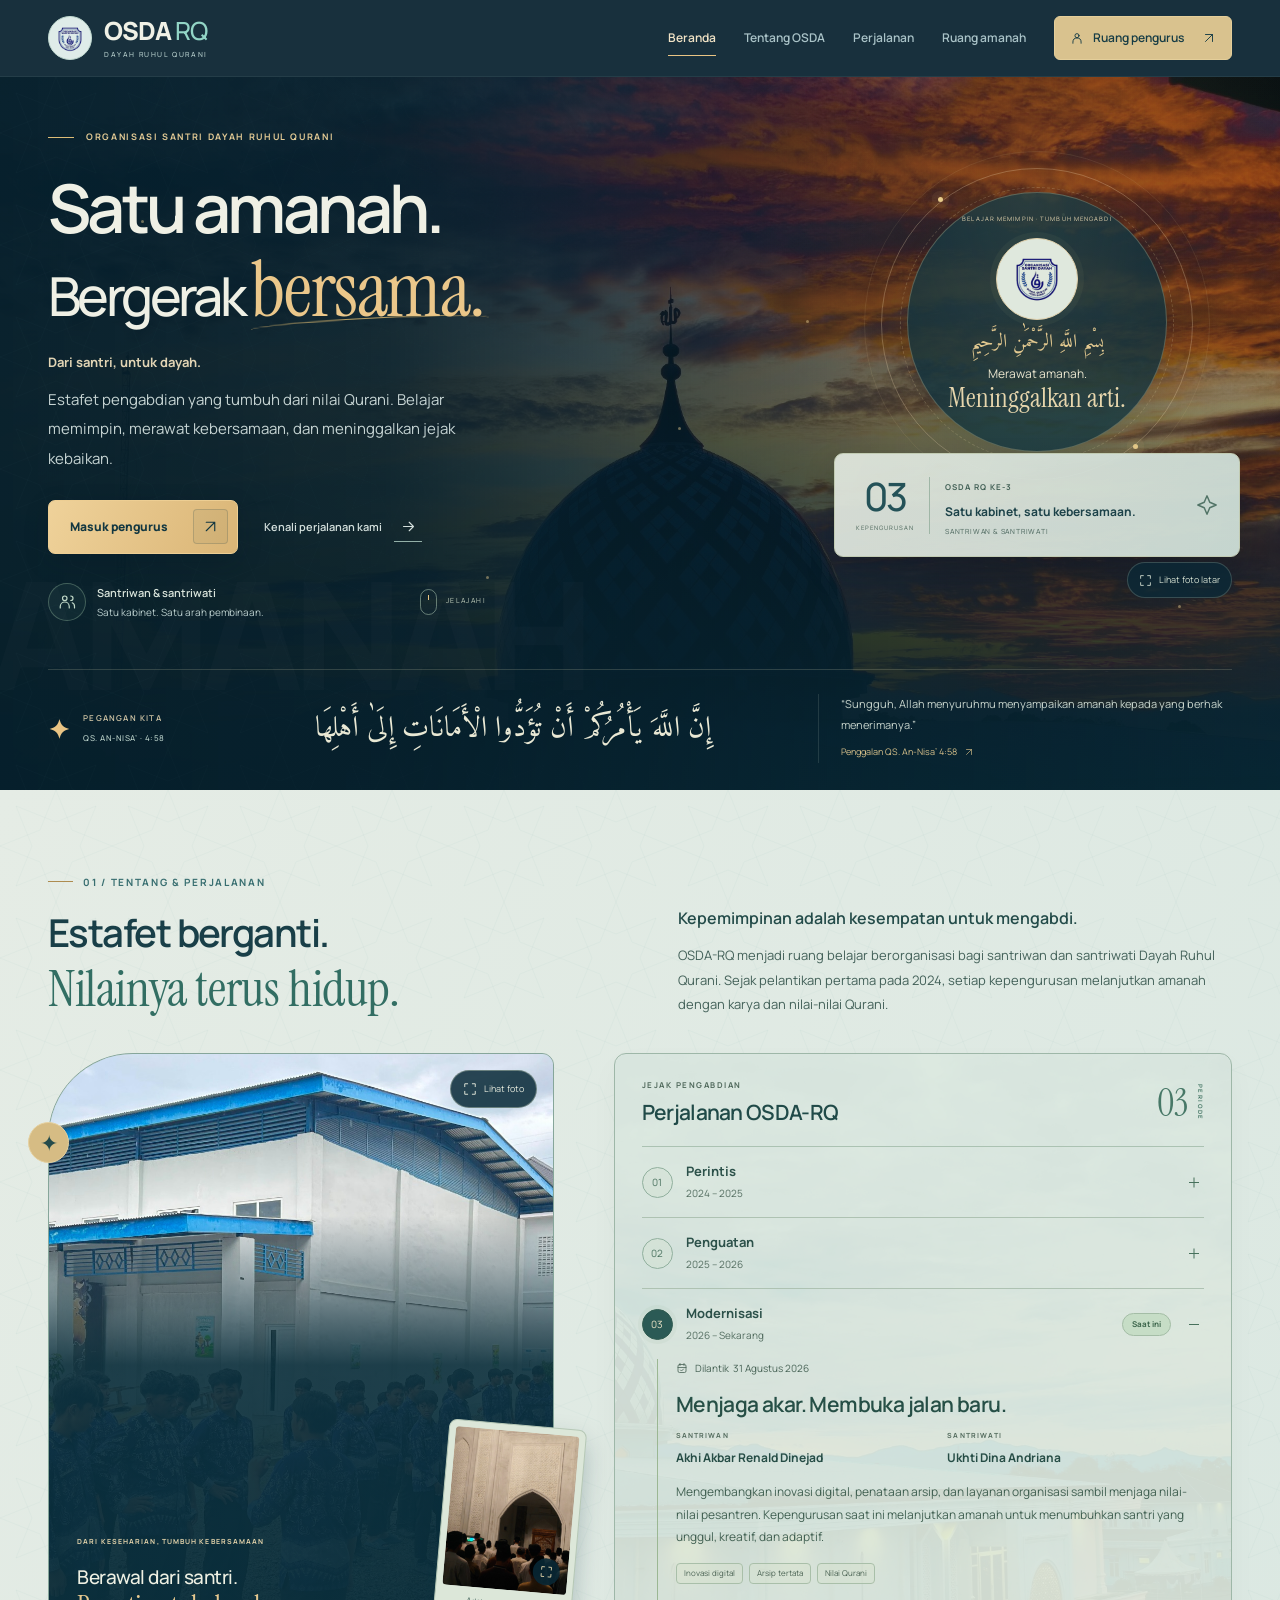
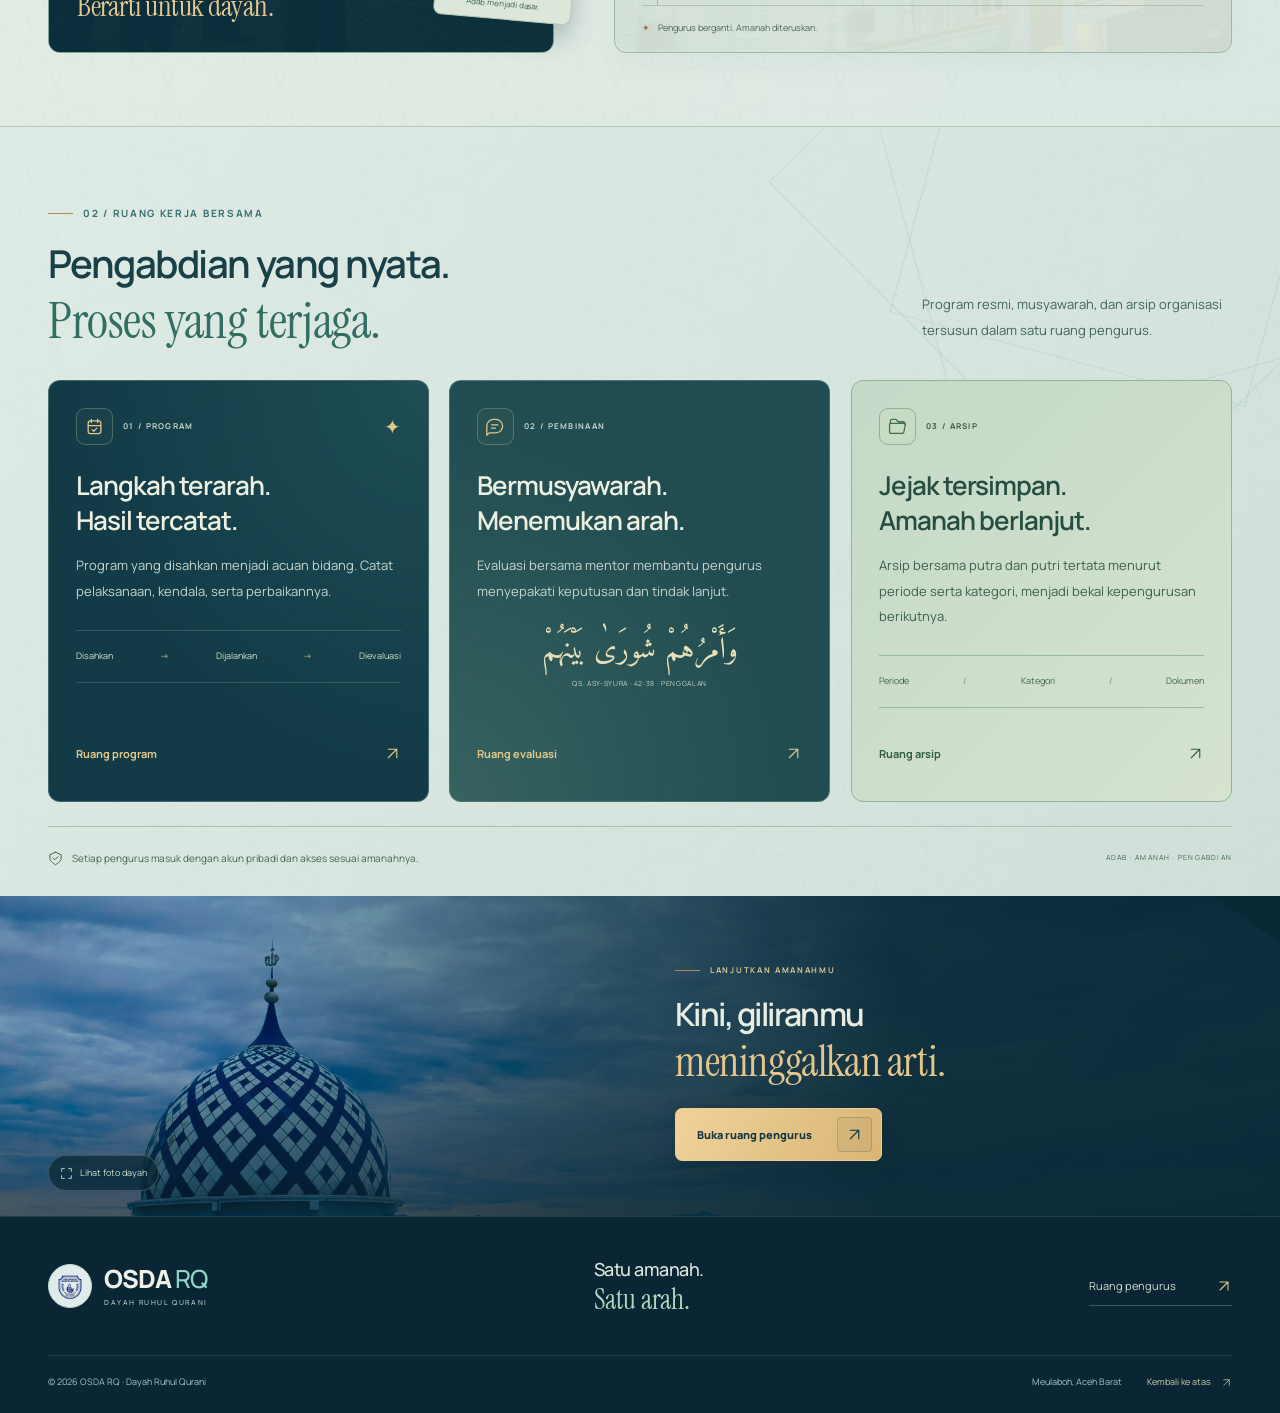
==== commit 506625f0: "Perbarui landing, sejarah OSDA dan transisi login" ====
--- a/index.html
+++ b/index.html
@@ -5,7 +5,7 @@
     <meta name="viewport" content="width=device-width, initial-scale=1" />
     <meta
       name="description"
-      content="Rumah digital Organisasi Santri Dayah Ruhul Qurani. Mengenal kepengurusan, merawat amanah, dan melangkah bersama."
+      content="Organisasi Santri Dayah Ruhul Qurani. Tiga periode pengabdian, satu estafet amanah, dan ruang kerja bersama untuk santriwan serta santriwati."
     />
     <meta name="theme-color" content="#092837" />
     <title>OSDA RQ · Satu Amanah, Satu Arah</title>
@@ -13,10 +13,12 @@
     <link
       rel="preload"
       as="image"
-      href="./assets/dayah-masjid-biru.jpg"
+      href="./assets/dayah-kubah-cahaya.jpg"
       fetchpriority="high"
     />
     <link rel="stylesheet" href="./assets/landing.css" />
+    <link rel="stylesheet" href="./assets/access.css" />
+    <script defer src="./assets/access.js"></script>
   </head>
   <body id="beranda">
     <div class="page-progress" aria-hidden="true"><span></span></div>
@@ -86,6 +88,7 @@
         </symbol>
       </defs>
     </svg>
+
     <a class="skip-link" href="#tentang">Lewati ke isi</a>
     <header class="landing-header" id="site-header">
       <div class="landing-shell header-inner">
@@ -116,11 +119,11 @@
           <a class="nav-link is-current" href="#beranda" aria-current="location"
             >Beranda</a
           ><a class="nav-link" href="#tentang">Tentang OSDA</a
-          ><a class="nav-link" href="#cerita">Cerita dayah</a
-          ><a class="nav-link" href="#amanah">Ruang amanah</a>
-          <a class="landing-nav-login" href="./app.html"
-            ><svg aria-hidden="true" class="icon"><use href="#i-user" /></svg
-            >Ruang pengurus<svg aria-hidden="true" class="icon">
+          ><a class="nav-link" href="#perjalanan">Perjalanan</a
+          ><a class="nav-link" href="#amanah">Ruang amanah</a
+          ><a class="landing-nav-login" href="./app.html" data-osda-nav="login"
+            ><svg class="icon" aria-hidden="true"><use href="#i-user" /></svg
+            >Ruang pengurus<svg class="icon" aria-hidden="true">
               <use href="#i-arrow-up" /></svg
           ></a>
         </nav>
@@ -128,7 +131,21 @@
     </header>
     <main>
       <section class="landing-hero" aria-labelledby="hero-title">
+        <div class="hero-backdrop" aria-hidden="true">
+          <img
+            src="./assets/dayah-kubah-cahaya.jpg"
+            alt=""
+            width="2048"
+            height="1536"
+            fetchpriority="high"
+            decoding="async"
+          />
+        </div>
         <div class="hero-grid-background" aria-hidden="true"></div>
+        <div class="hero-light" aria-hidden="true"></div>
+        <div class="hero-particles" aria-hidden="true">
+          <i></i><i></i><i></i><i></i><i></i><i></i>
+        </div>
         <div class="hero-watermark" aria-hidden="true">AMANAH</div>
         <div class="landing-shell hero-grid">
           <div class="hero-copy">
@@ -142,17 +159,17 @@
             </h1>
             <p class="hero-tagline">Dari santri, untuk dayah.</p>
             <p class="hero-description">
-              Tempat gagasan menjadi gerakan, program menjadi pengabdian, dan
-              catatan menjadi bekal untuk melanjutkan amanah.
+              Estafet pengabdian yang tumbuh dari nilai Qurani. Belajar
+              memimpin, merawat kebersamaan, dan meninggalkan jejak kebaikan.
             </p>
             <div class="hero-actions">
-              <a class="landing-button" href="./app.html"
+              <a class="landing-button" href="./app.html" data-osda-nav="login"
                 ><span>Masuk pengurus</span
                 ><span class="button-icon"
                   ><svg class="icon" aria-hidden="true">
                     <use href="#i-arrow-up" /></svg></span></a
-              ><a class="landing-text-link" href="#tentang"
-                >Jelajahi OSDA<span class="text-link-arrow"
+              ><a class="landing-text-link" href="#perjalanan"
+                >Kenali perjalanan kami<span class="text-link-arrow"
                   ><svg class="icon" aria-hidden="true">
                     <use href="#i-arrow" /></svg></span
               ></a>
@@ -174,56 +191,24 @@
               >
             </div>
           </div>
-          <aside class="hero-art" aria-label="Dayah dan kepengurusan OSDA RQ">
-            <div class="hero-orbit" aria-hidden="true"></div>
-            <figure class="hero-photo-frame">
-              <a
-                class="hero-photo-link photo-link"
-                href="./assets/dayah-masjid-biru.jpg"
-                data-photo-view
-                data-photo-title="Masjid di Dayah Ruhul Qurani"
-                data-photo-caption="Kubah bercorak biru, langit yang luas, dan ruang keseharian para santri."
+          <aside class="hero-art" aria-label="Identitas kepengurusan OSDA RQ">
+            <div class="hero-orbit" aria-hidden="true"><i></i><i></i></div>
+            <div class="hero-emblem">
+              <span class="emblem-caption"
+                >BELAJAR MEMIMPIN · TUMBUH MENGABDI</span
               >
+              <div class="emblem-logo">
                 <img
-                  class="hero-photo"
-                  src="./assets/dayah-masjid-biru.jpg"
-                  alt="Masjid berkubah biru di Dayah Ruhul Qurani dengan langit berawan dan pegunungan di kejauhan."
-                  width="2048"
-                  height="921"
-                  fetchpriority="high"
-                  decoding="async"
+                  src="./assets/osda-logo.png"
+                  alt="Lambang OSDA RQ"
+                  width="94"
+                  height="94"
                 />
-                <span class="photo-open"
-                  ><svg class="icon" aria-hidden="true">
-                    <use href="#i-expand" /></svg
-                  ><span>Lihat foto</span></span
-                >
-              </a>
-              <figcaption class="hero-photo-caption">
-                <span>DAYAH RUHUL QURANI</span
-                ><strong>Tempat kita <em>bertumbuh.</em></strong
-                ><span class="photo-location"
-                  ><svg class="icon" aria-hidden="true">
-                    <use href="#i-pin" /></svg
-                  >Meulaboh · Aceh Barat</span
-                >
-              </figcaption>
-            </figure>
-            <div class="hero-seal" aria-hidden="true">
-              <svg class="seal-ring" viewBox="0 0 100 100">
-                <defs>
-                  <path
-                    id="seal-circle"
-                    d="M50 50 m-40 0 a40 40 0 1 1 80 0 a40 40 0 1 1 -80 0"
-                  />
-                </defs>
-                <text>
-                  <textPath href="#seal-circle">
-                    ORGANISASI SANTRI · DAYAH RUHUL QURANI ·
-                  </textPath>
-                </text>
-              </svg>
-              <img src="./assets/osda-logo.png" alt="" width="50" height="50" />
+              </div>
+              <span class="emblem-script" lang="ar" dir="rtl"
+                >بِسْمِ اللَّهِ الرَّحْمَٰنِ الرَّحِيمِ</span
+              >
+              <p>Merawat amanah.<br /><em>Meninggalkan arti.</em></p>
             </div>
             <div class="cabinet-plaque">
               <div class="cabinet-edition">
@@ -239,6 +224,17 @@
                 <use href="#i-spark" />
               </svg>
             </div>
+            <a
+              class="hero-background-open"
+              href="./assets/dayah-kubah-cahaya.jpg"
+              data-photo-view
+              data-photo-title="Kubah berbalut cahaya"
+              data-photo-caption="Langit jingga membingkai kubah masjid di Dayah Ruhul Qurani."
+              data-photo-alt="Kubah masjid dengan latar langit jingga dan awan berlapis."
+              ><svg class="icon" aria-hidden="true">
+                <use href="#i-expand" /></svg
+              >Lihat foto latar</a
+            >
           </aside>
         </div>
         <div class="landing-shell hero-verse">
@@ -266,153 +262,228 @@
         </div>
       </section>
       <section class="about-section" id="tentang" aria-labelledby="about-title">
-        <div class="landing-shell about-grid">
-          <figure class="about-media" data-reveal>
-            <div class="about-photo-wrap">
-              <a
-                class="photo-link"
-                href="./assets/dayah-kebersamaan-santri.jpg"
-                data-photo-view
-                data-photo-title="Kebersamaan santri"
-                data-photo-caption="Dari keseharian di dayah, santri belajar bergerak dan tumbuh bersama."
+        <div class="landing-shell">
+          <div class="about-overview" data-reveal>
+            <div>
+              <span class="section-kicker"
+                ><i></i>01 / TENTANG &amp; PERJALANAN</span
               >
-                <img
-                  src="./assets/dayah-kebersamaan-santri.jpg"
-                  alt="Para santri berseragam biru berkumpul di halaman bangunan dayah."
-                  width="2048"
-                  height="1152"
-                  loading="lazy"
-                  decoding="async"
-                />
-                <span class="photo-open"
-                  ><svg class="icon" aria-hidden="true">
-                    <use href="#i-expand" /></svg
-                  ><span>Lihat foto</span></span
+              <h2 id="about-title">
+                Estafet berganti.<br /><em>Nilainya terus hidup.</em>
+              </h2>
+            </div>
+            <div>
+              <p class="about-lead">
+                Kepemimpinan adalah kesempatan untuk mengabdi.
+              </p>
+              <p>
+                OSDA-RQ menjadi ruang belajar berorganisasi bagi santriwan dan
+                santriwati Dayah Ruhul Qurani. Sejak pelantikan pertama pada
+                2024, setiap kepengurusan melanjutkan amanah dengan karya dan
+                nilai-nilai Qurani.
+              </p>
+            </div>
+          </div>
+          <div class="about-grid">
+            <div class="about-media" data-reveal>
+              <figure class="about-main-photo">
+                <a
+                  class="photo-link"
+                  href="./assets/dayah-kebersamaan-santri.jpg"
+                  data-photo-view
+                  data-photo-title="Kebersamaan santri"
+                  data-photo-caption="Dari keseharian di dayah, santri belajar bergerak dan tumbuh bersama."
+                  ><img
+                    src="./assets/dayah-kebersamaan-santri.jpg"
+                    alt="Para santri berseragam biru berkumpul di halaman bangunan dayah."
+                    width="2048"
+                    height="1152"
+                    loading="lazy"
+                    decoding="async"
+                  /><span class="photo-open"
+                    ><svg class="icon" aria-hidden="true">
+                      <use href="#i-expand" /></svg
+                    >Lihat foto</span
+                  ></a
                 >
-              </a>
-              <span class="about-photo-corner" aria-hidden="true">RQ</span>
-            </div>
-            <figcaption class="about-photo-label">
-              <span>KEBERSAMAAN DI DAYAH</span
-              ><strong>Berawal dari keseharian.</strong
-              ><svg class="icon" aria-hidden="true">
-                <use href="#i-people" />
-              </svg>
-            </figcaption>
-          </figure>
-          <div class="about-copy" data-reveal>
-            <span class="section-kicker"><i></i>01 / MENGENAL OSDA</span>
-            <h2 id="about-title">
-              Belajar memimpin.<br /><em>Tumbuh bersama.</em>
-            </h2>
-            <p class="about-lead">
-              Kepemimpinan dimulai dari kesediaan untuk mengabdi.
-            </p>
-            <p>
-              OSDA menjadi ruang belajar berorganisasi bagi santriwan dan
-              santriwati. Setiap bidang bergerak melalui program yang telah
-              disahkan, dengan arahan mentor dan pembinaan yang menyatukan
-              langkah.
-            </p>
-            <p>
-              Rumah digital ini merawat prosesnya: mencatat pelaksanaan,
-              membahas kendala, bermusyawarah, dan menyimpan jejak kerja untuk
-              kepengurusan berikutnya.
-            </p>
-            <div class="about-principles">
-              <span
-                ><svg class="icon" aria-hidden="true">
-                  <use href="#i-check" /></svg
-                >Program resmi</span
-              ><span
-                ><svg class="icon" aria-hidden="true">
-                  <use href="#i-check" /></svg
-                >Arahan mentor</span
-              ><span
-                ><svg class="icon" aria-hidden="true">
-                  <use href="#i-check" /></svg
-                >Amanah berkelanjutan</span
-              >
-            </div>
-          </div>
-        </div>
-      </section>
-      <section class="dayah-section" id="cerita" aria-labelledby="dayah-title">
-        <div class="landing-shell">
-          <div class="section-intro" data-reveal>
-            <div>
-              <span class="section-kicker"><i></i>02 / CERITA DARI DAYAH</span>
-              <h2 id="dayah-title">
-                Di sinilah cerita<br />kita <em>bertumbuh.</em>
-              </h2>
-            </div>
-            <p>
-              Ruang ibadah dan suasana dayah hadir dalam keseharian yang
-              menyatukan langkah para santri.
-            </p>
-          </div>
-          <div class="dayah-gallery">
-            <figure class="dayah-photo dayah-photo-wide" data-reveal>
-              <a
-                class="photo-link"
-                href="./assets/dayah-kubah-cahaya.jpg"
-                data-photo-view
-                data-photo-title="Kubah berbalut cahaya"
-                data-photo-caption="Langit jingga membingkai kubah masjid di Dayah Ruhul Qurani."
-              >
-                <img
-                  src="./assets/dayah-kubah-cahaya.jpg"
-                  alt="Kubah masjid bercorak biru dengan latar langit jingga dan awan berlapis."
-                  width="2048"
-                  height="1536"
-                  loading="lazy"
-                  decoding="async"
-                />
-                <span class="photo-open"
-                  ><svg class="icon" aria-hidden="true">
-                    <use href="#i-expand" /></svg
-                  ><span>Lihat foto</span></span
+                <figcaption>
+                  <span>DARI KESEHARIAN, TUMBUH KEBERSAMAAN</span
+                  ><strong
+                    >Berawal dari santri.<br /><em
+                      >Berarti untuk dayah.</em
+                    ></strong
+                  >
+                </figcaption>
+              </figure>
+              <figure class="about-inset">
+                <a
+                  class="photo-link"
+                  href="./assets/dayah-jamaah.jpg"
+                  data-photo-view
+                  data-photo-title="Ibadah dalam kebersamaan"
+                  data-photo-caption="Suasana para santri menunaikan salat berjamaah di dalam masjid."
+                  ><img
+                    src="./assets/dayah-jamaah.jpg"
+                    alt="Para santri berdiri dalam saf salat berjamaah di dalam masjid berornamen geometris."
+                    width="1536"
+                    height="2048"
+                    loading="lazy"
+                    decoding="async" /><span class="inset-expand"
+                    ><svg class="icon" aria-hidden="true">
+                      <use href="#i-expand" /></svg></span
+                ></a>
+                <figcaption>Adab menjadi dasar.</figcaption>
+              </figure>
+              <span class="about-photo-mark" aria-hidden="true">✦</span>
+            </div>
+            <div class="history-card" id="perjalanan" data-reveal>
+              <img
+                class="history-backdrop"
+                src="./assets/dayah-masjid-biru.jpg"
+                alt=""
+                width="2048"
+                height="921"
+                loading="lazy"
+                decoding="async"
+                aria-hidden="true"
+              />
+              <div class="history-heading">
+                <span>JEJAK PENGABDIAN</span><strong>Perjalanan OSDA-RQ</strong
+                ><span class="history-total">03 <small>PERIODE</small></span>
+              </div>
+              <div class="history-periods">
+                <details
+                  class="history-period"
+                  name="osda-history"
+                  data-history-period="1"
                 >
-              </a>
-              <figcaption>
-                <span class="gallery-index">01 / SUASANA DAYAH</span
-                ><strong>Kubah berbalut <em>cahaya.</em></strong
-                ><span>Dayah Ruhul Qurani</span>
-              </figcaption>
-            </figure>
-            <figure class="dayah-photo dayah-photo-tall" data-reveal>
-              <a
-                class="photo-link"
-                href="./assets/dayah-jamaah.jpg"
-                data-photo-view
-                data-photo-title="Ibadah dalam kebersamaan"
-                data-photo-caption="Suasana para santri menunaikan salat berjamaah di dalam masjid."
-              >
-                <img
-                  src="./assets/dayah-jamaah.jpg"
-                  alt="Para santri berdiri dalam saf salat berjamaah di dalam masjid berornamen geometris."
-                  width="1536"
-                  height="2048"
-                  loading="lazy"
-                  decoding="async"
-                />
-                <span class="photo-open"
-                  ><svg class="icon" aria-hidden="true">
-                    <use href="#i-expand" /></svg
-                  ><span>Lihat foto</span></span
+                  <summary>
+                    <span class="history-number">01</span
+                    ><span class="history-period-label"
+                      ><strong>Perintis</strong><small>2024 – 2025</small></span
+                    ><span class="history-toggle" aria-hidden="true"></span>
+                  </summary>
+                  <div class="history-copy">
+                    <div class="history-date">
+                      <svg class="icon" aria-hidden="true">
+                        <use href="#i-program" /></svg
+                      >Dilantik <time datetime="2024-07-27">27 Juli 2024</time>
+                    </div>
+                    <h3>Meletakkan fondasi.</h3>
+                    <span class="history-cabinet">Kabinet Visioner</span>
+                    <div class="history-leaders">
+                      <div>
+                        <small>SANTRIWAN</small
+                        ><strong>Akhi Fazel Hidayat</strong>
+                      </div>
+                      <div>
+                        <small>SANTRIWATI</small><strong>Ukhti Syarifah</strong>
+                      </div>
+                    </div>
+                    <p>
+                      Meletakkan fondasi pertama OSDA-RQ dan merintis tradisi
+                      kepemimpinan santri yang disiplin, tangguh, serta
+                      visioner. Pengabdian para perintis menjadi pijakan bagi
+                      generasi berikutnya.
+                    </p>
+                    <div class="history-tags">
+                      <span>Fondasi organisasi</span><span>Disiplin</span
+                      ><span>Kepemimpinan</span>
+                    </div>
+                  </div>
+                </details>
+                <details
+                  class="history-period"
+                  name="osda-history"
+                  data-history-period="2"
                 >
-              </a>
-              <figcaption>
-                <span class="gallery-index">02 / KESEHARIAN SANTRI</span
-                ><strong>Melangkah dalam<br /><em>kebersamaan.</em></strong
-                ><span>Ibadah berjamaah</span>
-              </figcaption>
-            </figure>
-          </div>
-          <div class="gallery-note">
-            <span class="gallery-note-star" aria-hidden="true">✦</span>
-            <p>Adab sebagai dasar. <strong>Amanah sebagai pegangan.</strong></p>
-            <span>DAYAH RUHUL QURANI</span>
+                  <summary>
+                    <span class="history-number">02</span
+                    ><span class="history-period-label"
+                      ><strong>Penguatan</strong
+                      ><small>2025 – 2026</small></span
+                    ><span class="history-toggle" aria-hidden="true"></span>
+                  </summary>
+                  <div class="history-copy">
+                    <div class="history-date">
+                      <svg class="icon" aria-hidden="true">
+                        <use href="#i-program" /></svg
+                      >Dilantik
+                      <time datetime="2025-10-22">22 Oktober 2025</time>
+                    </div>
+                    <h3>Merajut soliditas.</h3>
+                    <div class="history-leaders">
+                      <div>
+                        <small>SANTRIWAN</small
+                        ><strong>Akhi Said Raja Al Khalidin</strong>
+                      </div>
+                      <div>
+                        <small>SANTRIWATI</small
+                        ><strong>Ukhti Quinsha Sheza Assifa</strong>
+                      </div>
+                    </div>
+                    <p>
+                      Memperkuat sistem internal, menata koordinasi antar-rayon,
+                      dan memperluas program kerja. Semangat kekeluargaan
+                      mengiringi pengembangan potensi akademik dan non-akademik
+                      santri.
+                    </p>
+                    <div class="history-tags">
+                      <span>Koordinasi</span><span>Kekeluargaan</span
+                      ><span>Pengembangan karya</span>
+                    </div>
+                  </div>
+                </details>
+                <details
+                  class="history-period"
+                  name="osda-history"
+                  data-history-period="3"
+                  open
+                >
+                  <summary>
+                    <span class="history-number">03</span
+                    ><span class="history-period-label"
+                      ><strong>Modernisasi</strong
+                      ><small>2026 – Sekarang</small></span
+                    ><span class="history-current">Saat ini</span
+                    ><span class="history-toggle" aria-hidden="true"></span>
+                  </summary>
+                  <div class="history-copy">
+                    <div class="history-date">
+                      <svg class="icon" aria-hidden="true">
+                        <use href="#i-program" /></svg
+                      >Dilantik
+                      <time datetime="2026-08-31">31 Agustus 2026</time>
+                    </div>
+                    <h3>Menjaga akar. Membuka jalan baru.</h3>
+                    <div class="history-leaders">
+                      <div>
+                        <small>SANTRIWAN</small
+                        ><strong>Akhi Akbar Renald Dinejad</strong>
+                      </div>
+                      <div>
+                        <small>SANTRIWATI</small
+                        ><strong>Ukhti Dina Andriana</strong>
+                      </div>
+                    </div>
+                    <p>
+                      Mengembangkan inovasi digital, penataan arsip, dan layanan
+                      organisasi sambil menjaga nilai-nilai pesantren.
+                      Kepengurusan saat ini melanjutkan amanah untuk menumbuhkan
+                      santri yang unggul, kreatif, dan adaptif.
+                    </p>
+                    <div class="history-tags">
+                      <span>Inovasi digital</span><span>Arsip tertata</span
+                      ><span>Nilai Qurani</span>
+                    </div>
+                  </div>
+                </details>
+              </div>
+              <div class="history-footer">
+                <span aria-hidden="true">✦</span>Pengurus berganti. Amanah
+                diteruskan.
+              </div>
+            </div>
           </div>
         </div>
       </section>
@@ -423,215 +494,125 @@
       >
         <div class="section-rosette" aria-hidden="true"></div>
         <div class="landing-shell">
-          <div class="section-intro" data-reveal="">
+          <div class="section-intro" data-reveal>
             <div>
               <span class="section-kicker"
-                ><i></i>03 / RUANG KERJA BERSAMA</span
+                ><i></i>02 / RUANG KERJA BERSAMA</span
               >
               <h2 id="mandate-title">
-                Amanah punya ruang.<br /><em>Langkah punya arah.</em>
+                Pengabdian yang nyata.<br /><em>Proses yang terjaga.</em>
               </h2>
             </div>
             <p>
-              Dari program bidang sampai arsip organisasi, setiap proses punya
-              tempat untuk dijaga dan dilanjutkan.
+              Program resmi, musyawarah, dan arsip organisasi tersusun dalam
+              satu ruang pengurus.
             </p>
           </div>
           <div class="mandate-grid">
-            <article
-              data-tilt=""
-              class="mandate-card program-card"
-              data-reveal=""
-            >
+            <article class="mandate-card program-card" data-tilt data-reveal>
               <div class="mandate-card-heading">
                 <span class="feature-icon"
-                  ><svg class="icon"><use href="#i-program" /></svg></span
-                ><span class="feature-index">01 / PELAKSANAAN</span
+                  ><svg class="icon" aria-hidden="true">
+                    <use href="#i-program" /></svg></span
+                ><span class="feature-index">01 / PROGRAM</span
                 ><span class="feature-spark" aria-hidden="true">✦</span>
               </div>
-              <h3>Program yang jelas.<br />Langkah yang tercatat.</h3>
+              <h3>Langkah terarah.<br />Hasil tercatat.</h3>
               <p>
-                Proker yang telah disahkan menjadi acuan bidang. Catat hasil
-                pelaksanaan, kendala, dan langkah perbaikannya dalam satu ruang.
+                Program yang disahkan menjadi acuan bidang. Catat pelaksanaan,
+                kendala, serta perbaikannya.
               </p>
-              <div
-                class="program-visual"
-                aria-label="Alur program: disahkan, dilaksanakan, dievaluasi"
-              >
-                <div class="program-visual-top">
-                  <span>ALUR PROGRAM BIDANG</span
-                  ><svg class="icon"><use href="#i-spark" /></svg>
-                </div>
-                <div class="program-flow">
-                  <div>
-                    <span
-                      ><svg class="icon"><use href="#i-book" /></svg></span
-                    ><strong>Disahkan</strong><small>Program resmi</small>
-                  </div>
-                  <i aria-hidden="true"></i>
-                  <div>
-                    <span
-                      ><svg class="icon"><use href="#i-check" /></svg></span
-                    ><strong>Dilaksanakan</strong><small>Oleh bidang</small>
-                  </div>
-                  <i aria-hidden="true"></i>
-                  <div>
-                    <span
-                      ><svg class="icon"><use href="#i-chat" /></svg></span
-                    ><strong>Dievaluasi</strong><small>Perbaikan bersama</small>
-                  </div>
-                </div>
-                <div class="program-frequencies">
-                  <span>Harian</span><span>Mingguan</span><span>Tahunan</span>
-                </div>
-              </div>
-              <a class="feature-link" href="./app.html"
-                >Buka ruang program<svg aria-hidden="true" class="icon">
+              <div class="program-mini-flow">
+                <span>Disahkan</span><i aria-hidden="true">→</i
+                ><span>Dijalankan</span><i aria-hidden="true">→</i
+                ><span>Dievaluasi</span>
+              </div>
+              <a class="feature-link" href="./app.html" data-osda-nav="login"
+                >Ruang program<svg class="icon" aria-hidden="true">
                   <use href="#i-arrow-up" /></svg
               ></a>
             </article>
-            <article
-              data-tilt=""
-              class="mandate-card meeting-card"
-              data-reveal=""
-            >
+            <article class="mandate-card meeting-card" data-tilt data-reveal>
               <div class="mandate-card-heading">
                 <span class="feature-icon"
-                  ><svg class="icon"><use href="#i-chat" /></svg></span
+                  ><svg class="icon" aria-hidden="true">
+                    <use href="#i-chat" /></svg></span
                 ><span class="feature-index">02 / PEMBINAAN</span>
               </div>
-              <h3>Musyawarah yang<br />menghasilkan arah.</h3>
+              <h3>Bermusyawarah.<br />Menemukan arah.</h3>
               <p>
-                Temukan titik perbaikan melalui evaluasi bulanan, arahan mentor,
-                dan keputusan yang tercatat.
+                Evaluasi bersama mentor membantu pengurus menyepakati keputusan
+                dan tindak lanjut.
               </p>
-              <p class="meeting-verse" lang="ar" dir="rtl">
-                وَأَمْرُهُمْ شُورَىٰ بَيْنَهُمْ
-              </p>
-              <span class="meeting-verse-source"
-                >QS. Asy-Syura · 42:38 · penggalan</span
-              >
-              <div class="meeting-tags">
-                <span>Pelaksanaan</span><i></i><span>Kendala</span><i></i
-                ><span>Keputusan</span>
-              </div>
-              <a class="feature-link" href="./app.html"
-                >Buka ruang evaluasi<svg aria-hidden="true" class="icon">
+              <div class="meeting-quote">
+                <p lang="ar" dir="rtl">وَأَمْرُهُمْ شُورَىٰ بَيْنَهُمْ</p>
+                <small>QS. ASY-SYURA · 42:38 · PENGGALAN</small>
+              </div>
+              <a class="feature-link" href="./app.html" data-osda-nav="login"
+                >Ruang evaluasi<svg class="icon" aria-hidden="true">
                   <use href="#i-arrow-up" /></svg
               ></a>
             </article>
-            <article
-              data-tilt=""
-              class="mandate-card archive-card"
-              data-reveal=""
-            >
-              <div class="archive-illustration" aria-hidden="true">
-                <span></span><span></span
-                ><svg class="icon"><use href="#i-folder" /></svg>
-              </div>
-              <div class="archive-card-content">
-                <div class="mandate-card-heading">
-                  <span class="feature-index">03 / DOKUMENTASI</span>
-                </div>
-                <h3>Arsip yang rapi.<br />Amanah yang terus hidup.</h3>
-                <p>
-                  Arsip bersama putra dan putri, tersusun menurut periode dan
-                  kategori.
-                </p>
-                <a class="feature-link" href="./app.html"
-                  >Jelajahi ruang arsip<svg aria-hidden="true" class="icon">
-                    <use href="#i-arrow-up" /></svg
-                ></a>
-                <div class="archive-path">
-                  <span>Periode</span><i>›</i><span>Kategori</span><i>›</i
-                  ><span>Dokumen</span>
-                </div>
-              </div>
+            <article class="mandate-card archive-card" data-tilt data-reveal>
+              <div class="mandate-card-heading">
+                <span class="feature-icon"
+                  ><svg class="icon" aria-hidden="true">
+                    <use href="#i-folder" /></svg></span
+                ><span class="feature-index">03 / ARSIP</span>
+              </div>
+              <h3>Jejak tersimpan.<br />Amanah berlanjut.</h3>
+              <p>
+                Arsip bersama putra dan putri tertata menurut periode serta
+                kategori, menjadi bekal kepengurusan berikutnya.
+              </p>
+              <div class="archive-mini-path">
+                <span>Periode</span><i aria-hidden="true">/</i
+                ><span>Kategori</span><i aria-hidden="true">/</i
+                ><span>Dokumen</span>
+              </div>
+              <a class="feature-link" href="./app.html" data-osda-nav="login"
+                >Ruang arsip<svg class="icon" aria-hidden="true">
+                  <use href="#i-arrow-up" /></svg
+              ></a>
             </article>
           </div>
-          <div class="mandate-footnote" data-reveal="">
-            <svg class="icon"><use href="#i-shield" /></svg
+          <div class="mandate-footnote" data-reveal>
+            <svg class="icon" aria-hidden="true"><use href="#i-shield" /></svg
             ><span
-              >Setiap pengurus masuk melalui akun pribadi, dengan akses sesuai
+              >Setiap pengurus masuk dengan akun pribadi dan akses sesuai
               amanahnya.</span
-            ><a href="./app.html"
-              >Masuk pengurus<svg aria-hidden="true" class="icon">
-                <use href="#i-arrow" /></svg
-            ></a>
-          </div>
-        </div>
-      </section>
-      <section
-        class="process-section"
-        id="langkah"
-        aria-labelledby="process-title"
-      >
-        <div class="landing-shell process-grid">
-          <div class="process-heading" data-reveal="">
-            <span class="section-kicker"><i></i>04 / ALUR KEPENGURUSAN</span>
-            <h2 id="process-title">
-              Kepengurusan berganti.<br /><em>Amanah terus berjalan.</em>
-            </h2>
-            <p>
-              Dari pelaksanaan bidang, pendampingan mentor, sampai serah terima.
-              Setiap langkah menjadi bekal bagi pengurus berikutnya.
-            </p>
-          </div>
-          <ol class="process-list">
-            <li data-reveal="">
-              <span class="process-number">01</span>
-              <div>
-                <span class="process-kicker">BERGERAK</span>
-                <h3>Bidang menjalankan amanah.</h3>
-                <p>
-                  Program resmi menjadi acuan kerja. Setiap bidang mencatat
-                  hasil pelaksanaan dan kendala yang perlu dibahas bersama.
-                </p>
-              </div>
-              <svg class="icon"><use href="#i-program" /></svg>
-            </li>
-            <li data-reveal="">
-              <span class="process-number">02</span>
-              <div>
-                <span class="process-kicker">MENDAMPINGI</span>
-                <h3>Mentor menjaga arah.</h3>
-                <p>
-                  Pembinaan dan musyawarah membantu pengurus menyepakati
-                  keputusan serta tindak lanjut yang jelas.
-                </p>
-              </div>
-              <svg class="icon"><use href="#i-people" /></svg>
-            </li>
-            <li data-reveal="">
-              <span class="process-number">03</span>
-              <div>
-                <span class="process-kicker">MELANJUTKAN</span>
-                <h3>Pengalaman menjadi bekal.</h3>
-                <p>
-                  Program berjalan, arsip penting, dan catatan kepengurusan
-                  diteruskan melalui serah terima yang tertata.
-                </p>
-              </div>
-              <svg class="icon"><use href="#i-folder" /></svg>
-            </li>
-          </ol>
+            ><span class="mandate-motto">ADAB · AMANAH · PENGABDIAN</span>
+          </div>
         </div>
       </section>
       <section class="entry-section" aria-labelledby="entry-title">
-        <div class="landing-shell">
-          <div class="entry-panel" data-reveal="">
-            <div class="entry-watermark" aria-hidden="true">RQ</div>
-            <div>
-              <span class="section-kicker"><i></i>LANJUTKAN AMANAHMU</span>
-              <h2 id="entry-title">
-                Langkah baik dimulai<br /><em>dari ruang bersama.</em>
-              </h2>
-              <p>
-                Program, pembinaan, dan catatan organisasi menanti untuk
-                dilanjutkan.
-              </p>
-            </div>
-            <a class="landing-button button-dark" href="./app.html"
+        <div class="entry-backdrop" aria-hidden="true">
+          <img
+            src="./assets/dayah-masjid-biru.jpg"
+            alt=""
+            width="2048"
+            height="921"
+            loading="lazy"
+            decoding="async"
+          />
+        </div>
+        <div class="landing-shell entry-inner">
+          <a
+            class="entry-photo-link"
+            href="./assets/dayah-masjid-biru.jpg"
+            data-photo-view
+            data-photo-title="Masjid di Dayah Ruhul Qurani"
+            data-photo-caption="Kubah bercorak biru, langit yang luas, dan ruang keseharian para santri."
+            data-photo-alt="Masjid berkubah biru dengan langit berawan dan pegunungan di kejauhan."
+            ><svg class="icon" aria-hidden="true"><use href="#i-expand" /></svg
+            >Lihat foto dayah</a
+          >
+          <div class="entry-copy" data-reveal>
+            <span class="section-kicker"><i></i>LANJUTKAN AMANAHMU</span>
+            <h2 id="entry-title">
+              Kini, giliranmu<br /><em>meninggalkan arti.</em>
+            </h2>
+            <a class="landing-button" href="./app.html" data-osda-nav="login"
               ><span>Buka ruang pengurus</span
               ><span class="button-icon"
                 ><svg class="icon" aria-hidden="true">
@@ -652,7 +633,7 @@
             ></a
           >
           <p>Satu amanah.<br /><em>Satu arah.</em></p>
-          <a class="footer-login" href="./app.html"
+          <a class="footer-login" href="./app.html" data-osda-nav="login"
             >Ruang pengurus<svg class="icon" aria-hidden="true">
               <use href="#i-arrow-up" /></svg
           ></a>
@@ -713,6 +694,7 @@
         <span id="photo-viewer-count" aria-live="polite"></span>
       </div>
     </dialog>
+
     <script src="./config.js"></script>
     <script type="module" src="./assets/landing.js"></script>
     <a class="back-to-top" href="#beranda" aria-label="Kembali ke atas"
--- a/assets/landing.css
+++ b/assets/landing.css
@@ -224,42 +224,84 @@
 .landing-menu {
   display: none;
 }
+
+[hidden] {
+  display: none !important;
+}
 .landing-hero {
   position: relative;
   isolation: isolate;
   overflow: hidden;
+  background: #092837;
+  color: #e9eee8;
+}
+.hero-backdrop {
+  position: absolute;
+  z-index: -3;
+  inset: -34px -20px;
+  translate: 0 var(--scene-offset, 0px);
+  pointer-events: none;
+}
+.hero-backdrop img {
+  width: 100%;
+  height: 100%;
+  object-fit: cover;
+  object-position: 50% 52%;
+}
+.landing-hero:after {
+  content: "";
+  position: absolute;
+  z-index: -2;
+  inset: 0;
   background:
-    radial-gradient(ellipse at 81% 36%, #235b5c7a, transparent 54%),
-    radial-gradient(ellipse at 8% 91%, #244a554d, transparent 50%),
-    linear-gradient(120deg, #0a2432, #0b2937 55%, #103c44);
-  color: #e9eee8;
+    linear-gradient(
+      90deg,
+      #061f2bf7 0%,
+      #061f2be8 30%,
+      #061f2b83 67%,
+      #061f2b52
+    ),
+    linear-gradient(0deg, #082936 0%, #08293630 55%, #061f2b15);
+  pointer-events: none;
 }
 .hero-grid-background {
   position: absolute;
+  z-index: -1;
   inset: 0;
+  background: var(--motif);
+  mask-image: linear-gradient(90deg, #000, transparent 67%);
+  opacity: 0.55;
+  pointer-events: none;
+}
+.hero-light {
+  position: absolute;
   z-index: -1;
-  background: var(--motif);
-  mask-image: linear-gradient(90deg, transparent 3%, #000);
-  opacity: 0.68;
+  top: -220px;
+  right: -130px;
+  width: 680px;
+  height: 680px;
+  border-radius: 50%;
+  background: radial-gradient(circle, #f0bd4d20, transparent 68%);
+  pointer-events: none;
 }
 .hero-watermark {
   position: absolute;
   z-index: -1;
-  left: -9px;
-  bottom: 111px;
-  color: #e8d6a604;
-  font: 800 168px/1 var(--sans);
-  letter-spacing: -12px;
-  white-space: nowrap;
+  bottom: 82px;
+  left: -10px;
+  color: #f2e2ba05;
+  font: 800 150px/1 var(--sans);
+  letter-spacing: -10px;
+  pointer-events: none;
   user-select: none;
 }
 .hero-grid {
   display: grid;
-  grid-template-columns: 1.04fr 1fr;
-  gap: 58px;
-  align-items: center;
-  padding-top: 44px;
-  padding-bottom: 47px;
+  grid-template-columns: 1.35fr 0.85fr;
+  gap: 80px;
+  align-items: center;
+  min-height: 550px;
+  padding-block: 52px 48px;
 }
 .hero-copy {
   position: relative;
@@ -271,21 +313,20 @@
   gap: 12px;
   font-size: 9px;
   font-weight: 700;
-  letter-spacing: 1.7px;
-  color: #d4c298;
+  letter-spacing: 1.65px;
+  color: #e4cb95;
 }
 .overline-rule {
-  display: block;
   width: 26px;
   height: 1px;
-  background: #d6b976;
+  background: #ddbd77;
   flex: none;
 }
 .hero-copy h1 {
-  margin: 25px 0 22px;
-  font: 600 clamp(50px, 5.2vw, 76px) / 1.12 var(--sans);
+  margin: 24px 0 23px;
+  font: 600 clamp(52px, 5.25vw, 78px) / 1.12 var(--sans);
   letter-spacing: -3.6px;
-  color: #edf1e9;
+  color: #eff0e5;
 }
 .hero-line {
   display: block;
@@ -293,48 +334,48 @@
 .hero-line:nth-child(2) {
   font-size: 0.8em;
   font-weight: 500;
-  margin-top: 8px;
+  margin-top: 9px;
   white-space: nowrap;
 }
 .hero-line em {
   display: inline-block;
-  color: #e9c484;
-  font: 400 1.4em/0.9 var(--serif);
+  position: relative;
+  color: #ebc78a;
+  font: 400 1.45em/0.92 var(--serif);
   letter-spacing: -1.5px;
-  padding-right: 5px;
-  position: relative;
+  padding-right: 6px;
 }
 .hero-line em:after {
   content: "";
   position: absolute;
   left: 0;
   right: 2px;
-  bottom: -9px;
+  bottom: -10px;
   height: 11px;
-  border-top: 1px solid #dbc28b;
+  border-top: 1px solid #e0bb70;
   border-radius: 50%;
   transform: rotate(-3deg);
   opacity: 0.8;
 }
 .hero-tagline {
-  margin: 23px 0 12px;
+  margin: 24px 0 11px;
   font-size: 13px;
+  color: #e1d4b4;
   font-weight: 700;
-  color: #dfd5ba;
-  letter-spacing: 0.2px;
 }
 .hero-description {
+  margin: 0;
+  max-width: 460px;
   font-size: 15px;
-  line-height: 1.9;
-  color: #b8cdd1;
-  margin: 0;
-  max-width: 450px;
+  line-height: 1.95;
+  color: #c6d4d3;
 }
 .hero-actions {
   display: flex;
   align-items: center;
   gap: 26px;
   margin-top: 27px;
+  flex-wrap: wrap;
 }
 .landing-button {
   position: relative;
@@ -343,19 +384,18 @@
   align-items: center;
   justify-content: space-between;
   gap: 25px;
-  min-height: 53px;
-  padding: 7px 8px 7px 20px;
+  min-height: 54px;
+  padding: 8px 9px 8px 21px;
+  border: 1px solid #edce93;
   border-radius: 7px;
-  border: 1px solid #e8ce94;
+  background: linear-gradient(115deg, #efd29a, #dab576);
   color: #123741;
-  background: linear-gradient(115deg, #e8cc90, #d9b775);
   font-size: 12px;
   font-weight: 800;
-  box-shadow: 0 8px 25px #0317211c;
+  box-shadow: 0 8px 24px #00172230;
   transition:
     transform 0.25s,
-    box-shadow 0.25s,
-    background 0.25s;
+    box-shadow 0.25s;
 }
 .landing-button:before {
   content: "";
@@ -364,14 +404,14 @@
   bottom: -40%;
   width: 35%;
   left: -60%;
-  background: linear-gradient(90deg, transparent, #f8efcf70, transparent);
+  background: linear-gradient(90deg, transparent, #fff6d580, transparent);
   transform: skewX(-22deg);
   transition: left 0.6s;
   pointer-events: none;
 }
 .landing-button:hover {
   transform: translateY(-3px);
-  box-shadow: 0 12px 26px #00131e45;
+  box-shadow: 0 12px 28px #00131e55;
 }
 .landing-button:hover:before {
   left: 130%;
@@ -381,34 +421,29 @@
   place-items: center;
   width: 35px;
   height: 35px;
+  border: 1px solid #27484c35;
   border-radius: 4px;
-  border: 1px solid #27484c30;
   background: #233c3b0d;
-  transition:
-    background 0.25s,
-    transform 0.25s;
 }
 .button-icon .icon {
   width: 17px;
   height: 17px;
 }
-.landing-button:hover .button-icon {
-  background: #173a4020;
-}
 .landing-text-link {
   display: inline-flex;
   align-items: center;
-  gap: 16px;
-  color: #d0dfdc;
+  gap: 12px;
   font-size: 11px;
   font-weight: 600;
+  color: #d3dfdc;
+  min-height: 44px;
 }
 .text-link-arrow {
+  width: 28px;
+  height: 30px;
   display: grid;
   place-items: center;
-  width: 30px;
-  height: 30px;
-  border-bottom: 1px solid #6c9796;
+  border-bottom: 1px solid #93b0a8;
   transition: transform 0.25s;
 }
 .text-link-arrow .icon {
@@ -422,18 +457,19 @@
   display: flex;
   align-items: center;
   gap: 11px;
-  margin-top: 30px;
-  max-width: 432px;
+  margin-top: 29px;
+  max-width: 438px;
 }
 .community-symbol {
   display: grid;
   place-items: center;
-  width: 39px;
-  height: 39px;
+  width: 38px;
+  height: 38px;
+  flex: none;
+  border: 1px solid #9bbfa45e;
   border-radius: 50%;
-  border: 1px solid #7eada04f;
-  background: #7ab9a20c;
-  color: #a9d4c4;
+  color: #c0d8c8;
+  background: #7ab9a210;
 }
 .community-symbol .icon {
   width: 18px;
@@ -446,29 +482,29 @@
 .hero-community strong {
   display: block;
   font-size: 11px;
-  color: #cee0dc;
   font-weight: 600;
+  color: #dae5dc;
 }
 .hero-community p > span {
   display: block;
   font-size: 10px;
-  color: #b4cdd0;
   margin-top: 3px;
+  color: #b9cdcc;
 }
 .scroll-cue {
+  margin-left: auto;
   display: flex;
   align-items: center;
-  gap: 10px;
-  margin-left: auto;
-  color: #96b8bc;
-  font-size: 6px;
-  letter-spacing: 1.5px;
+  gap: 9px;
+  font-size: 7px;
+  letter-spacing: 1.4px;
+  color: #c0cdbb;
 }
 .scroll-cue > i {
   position: relative;
   width: 17px;
   height: 26px;
-  border: 1px solid #87aaa780;
+  border: 1px solid #a7c2ad90;
   border-radius: 12px;
 }
 .scroll-cue > i:after {
@@ -478,236 +514,249 @@
   left: 7px;
   width: 1px;
   height: 5px;
-  background: #d8bd80;
+  background: #e7c381;
 }
 .hero-art {
   position: relative;
   min-width: 0;
-  height: 510px;
+  height: 365px;
+  max-width: 390px;
+  justify-self: end;
+  width: 100%;
 }
 .hero-orbit {
   position: absolute;
-  inset: -13px 14px 47px -13px;
-  border: 1px solid #bbbd9361;
-  border-radius: 146px 25px 25px 25px;
+  width: 312px;
+  height: 312px;
+  top: -24px;
+  left: 50%;
+  border: 1px solid #efdbb347;
+  border-radius: 50%;
+  transform: translateX(-50%);
   pointer-events: none;
 }
+.hero-orbit:before,
 .hero-orbit:after {
-  content: "✦";
-  position: absolute;
-  right: 24px;
-  top: -18px;
-  color: #dcc38a;
-  background: #103741;
-  padding: 0 8px;
-  font-size: 20px;
-}
-.hero-photo-frame {
-  position: absolute;
-  inset: 0 0 34px;
-  margin: 0;
-  overflow: hidden;
-  border: 1px solid #9cb8aa75;
-  border-radius: 132px 18px 18px 18px;
-  background: #1b4b5c;
-  box-shadow: 0 25px 55px #00142160;
-  isolation: isolate;
-}
-.photo-link {
-  position: relative;
-  display: block;
-  height: 100%;
-  overflow: hidden;
-  color: #f0ede2;
-}
-.photo-link:focus-visible {
-  outline-offset: -5px;
-  outline-color: #efce91;
-  border-radius: inherit;
-}
-.photo-link img {
-  height: 100%;
-  width: 100%;
-  object-fit: cover;
-  transition: transform 0.85s cubic-bezier(0.2, 0.7, 0.2, 1);
-}
-.hero-photo-link img {
-  object-position: 22% center;
-}
-.hero-photo-frame:after {
   content: "";
   position: absolute;
-  inset: 0;
-  background: linear-gradient(
-    180deg,
-    #041d2b00 28%,
-    #061f2b12 42%,
-    #061f2be8 61%,
-    #061f2bf7 100%
-  );
-  pointer-events: none;
-}
-.photo-open {
+  inset: 18px;
+  border: 1px dashed #e0cd9f40;
+  border-radius: 50%;
+}
+.hero-orbit:after {
+  inset: -18px;
+  border-style: solid;
+  opacity: 0.4;
+}
+.hero-orbit > i {
   position: absolute;
-  z-index: 2;
-  top: 17px;
-  right: 17px;
-  display: inline-flex;
-  align-items: center;
-  gap: 8px;
-  min-height: 40px;
-  border: 1px solid #d8e5dd73;
-  border-radius: 50px;
-  background: #092837d9;
-  color: #e4e9de;
-  padding: 8px 13px;
-  font-size: 10px;
-  backdrop-filter: blur(8px);
-  transition:
-    background 0.25s,
-    border-color 0.25s;
-}
-.photo-open .icon {
-  width: 15px;
-  height: 15px;
-}
-.photo-link:hover .photo-open {
-  background: #163e4b;
-  border-color: #e5c88c;
-}
-.hero-photo-caption {
-  position: absolute;
-  z-index: 1;
-  left: 29px;
-  right: 29px;
-  bottom: 73px;
-  pointer-events: none;
-}
-.hero-photo-caption > span:first-child {
-  font-size: 9px;
-  letter-spacing: 2px;
-  color: #e2d2ac;
-  font-weight: 700;
-}
-.hero-photo-caption strong {
+  top: 28px;
+  left: 56px;
+  width: 5px;
+  height: 5px;
+  border-radius: 50%;
+  background: #ecd08c;
+  box-shadow: 0 0 0 6px #dfc37b14;
+}
+.hero-orbit > i:last-child {
+  top: auto;
+  bottom: 30px;
+  left: auto;
+  right: 54px;
+}
+.hero-emblem {
+  position: relative;
+  margin: 0 auto;
+  width: 260px;
+  height: 260px;
+  padding: 21px;
+  text-align: center;
+  border: 1px solid #e1d3a149;
+  border-radius: 50%;
+  background:
+    radial-gradient(ellipse at 45% 0, #5a665340, transparent), #0b303ec7;
+  box-shadow: 0 10px 50px #001d2b30;
+  backdrop-filter: blur(4px);
+}
+.emblem-caption {
   display: block;
-  margin-top: 8px;
-  font-size: 23px;
-  line-height: 1.3;
-  letter-spacing: -0.7px;
-  color: #f0f1e8;
-  font-weight: 500;
-}
-.hero-photo-caption em {
-  font: 400 1.45em/1 var(--serif);
-  color: #e9cb91;
-}
-.photo-location {
-  display: flex;
-  align-items: center;
-  gap: 5px;
-  margin-top: 11px;
-  color: #d3dedb;
-  font-size: 10px;
-}
-.photo-location .icon {
-  width: 12px;
-  height: 12px;
-}
-.hero-seal {
-  position: absolute;
-  left: -28px;
-  top: 37px;
-  width: 92px;
-  height: 92px;
+  color: #e5d6b1;
+  font-size: 6px;
+  letter-spacing: 1.1px;
+}
+.emblem-logo {
   display: grid;
   place-items: center;
-  border: 1px solid #f0d599;
+  margin: 13px auto 0;
+  width: 82px;
+  height: 82px;
+  border: 1px solid #e0d0aa;
   border-radius: 50%;
-  background: #e5ca92;
-  box-shadow: 0 8px 25px #00182433;
-  pointer-events: none;
-}
-.hero-seal img {
-  width: 48px;
-  height: 48px;
+  background: #dfe8dd;
+  box-shadow: 0 0 0 6px #d8c9990c;
+}
+.emblem-logo img {
+  width: 76px;
+  height: 76px;
   object-fit: contain;
   border-radius: 50%;
-  background: #dae7de;
-}
-.seal-ring {
-  position: absolute;
-  inset: 0;
-  width: 100%;
-  height: 100%;
-  fill: #244c53;
-  font: 700 6.8px var(--sans);
-  letter-spacing: 1px;
+}
+.emblem-script {
+  display: block;
+  font:
+    400 19px/1.8 Amiri,
+    serif;
+  color: #e3c990;
+  margin-top: 6px;
+}
+.hero-emblem p {
+  margin: 5px 0 0;
+  font-size: 12px;
+  line-height: 1.5;
+  color: #e9e5ce;
+}
+.hero-emblem p em {
+  font: 400 27px/1.1 var(--serif);
+  color: #e7d6ad;
 }
 .cabinet-plaque {
   position: absolute;
-  left: 22px;
-  right: -16px;
   bottom: 0;
+  left: -8px;
+  right: -8px;
   display: flex;
   align-items: center;
-  gap: 17px;
-  padding: 19px 23px;
-  background: linear-gradient(115deg, #e4eade, #cfdfd8);
-  border: 1px solid #b5c9b8;
-  border-radius: 10px;
-  box-shadow: 0 15px 35px #00172340;
+  gap: 15px;
+  padding: 17px 21px;
+  border: 1px solid #c1cbb2;
+  border-radius: 9px;
+  background: linear-gradient(115deg, #e2e8dfee, #ccddd6f5);
+  color: #214a4e;
+  box-shadow: 0 15px 30px #00172338;
 }
 .cabinet-edition {
+  padding-right: 15px;
+  border-right: 1px solid #9fb6a6;
   text-align: center;
-  padding-right: 17px;
-  border-right: 1px solid #9db7ad;
   flex: none;
 }
 .cabinet-edition > span {
   display: block;
-  color: #245458;
-  font: 500 43px/1 var(--sans);
+  font: 500 39px/1 var(--sans);
   letter-spacing: -2px;
+  color: #245258;
 }
 .cabinet-edition > small {
   display: block;
-  margin-top: 8px;
-  color: #456358;
-  font-size: 7px;
-  letter-spacing: 1.2px;
+  margin-top: 7px;
+  color: #486357;
+  font-size: 6px;
+  letter-spacing: 1px;
 }
 .cabinet-identity {
   min-width: 0;
 }
 .cabinet-identity > span {
-  color: #456259;
-  font-size: 9px;
+  color: #446258;
+  font-size: 8px;
+  letter-spacing: 1px;
   font-weight: 700;
-  letter-spacing: 1px;
 }
 .cabinet-identity > p {
   display: -webkit-box;
   -webkit-box-orient: vertical;
   -webkit-line-clamp: 2;
   overflow: hidden;
-  margin: 4px 0 7px;
+  margin: 3px 0 5px;
+  font-size: 12px;
+  line-height: 1.6;
+  font-weight: 700;
+  overflow-wrap: anywhere;
   color: #1c4249;
-  font-size: 14px;
-  font-weight: 700;
-  line-height: 1.5;
-  overflow-wrap: anywhere;
 }
 .cabinet-identity > small {
-  font-size: 8px;
-  letter-spacing: 1px;
-  color: #4c665e;
+  display: block;
+  font-size: 7px;
+  letter-spacing: 0.8px;
+  color: #49645b;
 }
 .cabinet-flower {
-  width: 27px;
-  height: 27px;
-  color: #4f766a;
   margin-left: auto;
+  color: #527467;
+  width: 22px;
+  height: 22px;
+  flex: none;
+}
+.hero-background-open,
+.entry-photo-link {
+  display: inline-flex;
+  align-items: center;
+  gap: 7px;
+  padding: 7px 11px;
+  min-height: 36px;
+  border: 1px solid #d8dfc535;
+  border-radius: 30px;
+  background: #0b2a38c7;
+  color: #d4dfd1;
+  font-size: 9px;
+  transition: background 0.25s;
+}
+.hero-background-open {
+  position: absolute;
+  bottom: -41px;
+  right: 0;
+}
+.hero-background-open:hover,
+.entry-photo-link:hover {
+  background: #214a4f;
+}
+.hero-background-open .icon,
+.entry-photo-link .icon {
+  width: 13px;
+  height: 13px;
+}
+.hero-particles {
+  position: absolute;
+  inset: 0;
+  z-index: -1;
+  pointer-events: none;
+  overflow: hidden;
+}
+.hero-particles > i {
+  position: absolute;
+  width: 3px;
+  height: 3px;
+  border-radius: 50%;
+  background: #efd293;
+  box-shadow: 0 0 10px #e3c88b60;
+  opacity: 0.45;
+  top: 20%;
+  left: 11%;
+}
+.hero-particles > i:nth-child(2) {
+  left: 38%;
+  top: 70%;
+  animation-delay: -3s;
+}
+.hero-particles > i:nth-child(3) {
+  left: 63%;
+  top: 34%;
+  animation-delay: -5s;
+}
+.hero-particles > i:nth-child(4) {
+  left: 83%;
+  top: 19%;
+  animation-delay: -8s;
+}
+.hero-particles > i:nth-child(5) {
+  left: 92%;
+  top: 74%;
+  animation-delay: -10s;
+}
+.hero-particles > i:nth-child(6) {
+  left: 53%;
+  top: 49%;
+  animation-delay: -12s;
 }
 .hero-verse {
   position: relative;
@@ -785,243 +834,778 @@
   background: #ad8c50;
   flex: none;
 }
+
+.hero-verse {
+  grid-template-columns: 160px 1.35fr 1fr;
+  position: relative;
+  border-top-color: #d3d2b033;
+}
+.verse-arabic {
+  color: #e9e8d4;
+}
+.verse-translation > p {
+  color: #c7d4cc;
+}
+.section-kicker {
+  font-size: 10px;
+}
 .about-section {
   position: relative;
-  background: var(--motif), linear-gradient(115deg, #e8eee9, #dfece7);
-  padding-block: 94px;
-  border-bottom: 1px solid #b9cfce;
+  background: var(--motif), linear-gradient(120deg, #e5ece5, #dbe8e2);
+  padding-block: 73px;
+  border-bottom: 1px solid #b3c7bb;
+  overflow: hidden;
+}
+.about-overview {
+  display: grid;
+  grid-template-columns: 1fr 1fr;
+  align-items: end;
+  gap: 75px;
+  margin-bottom: 36px;
+}
+.about-overview h2,
+.section-intro h2,
+.entry-copy h2 {
+  margin: 18px 0 0;
+  font: 600 clamp(31px, 3vw, 42px) / 1.23 var(--sans);
+  color: #193f48;
+  letter-spacing: -1.55px;
+}
+.about-overview h2 em,
+.section-intro h2 em,
+.entry-copy h2 em {
+  display: inline-block;
+  margin-top: 5px;
+  color: #326e63;
+  font: 400 1.34em/1.08 var(--serif);
+  letter-spacing: -0.4px;
+}
+.about-overview p {
+  color: #436159;
+  font-size: 13px;
+  line-height: 1.9;
+  margin: 0;
+}
+.about-overview .about-lead {
+  color: #234b49;
+  font-size: 16px;
+  font-weight: 600;
+  margin-bottom: 10px;
 }
 .about-grid {
   display: grid;
-  grid-template-columns: 1.06fr 1fr;
-  align-items: center;
-  gap: 72px;
+  grid-template-columns: 0.9fr 1.1fr;
+  gap: 60px;
+  align-items: stretch;
 }
 .about-media {
-  margin: 0;
+  position: relative;
   min-width: 0;
-  position: relative;
-}
-.about-media:before {
-  content: "";
-  position: absolute;
-  inset: -12px 16px 17px -12px;
-  border: 1px solid #9cb5a7;
-  border-radius: 11px;
-}
-.about-photo-wrap {
-  position: relative;
-  border: 1px solid #87a8a2;
-  border-radius: 9px 9px 0 0;
-  overflow: hidden;
-  aspect-ratio: 4 / 3;
-  background: #afc9c1;
-}
-.about-photo-wrap img {
-  object-position: 42% 67%;
-}
-.about-photo-corner {
-  position: absolute;
-  bottom: -8px;
-  right: 14px;
-  color: #e1ece522;
-  font: 400 110px/1 var(--serif);
-  letter-spacing: -8px;
-  pointer-events: none;
-}
-.about-photo-label {
-  position: relative;
-  display: grid;
-  grid-template-columns: 1fr auto;
-  gap: 4px 20px;
-  padding: 20px 25px;
-  background: #123f4a;
-  color: #e1e9df;
-  border: 1px solid #36626b;
-  border-radius: 0 0 9px 9px;
-}
-.about-photo-label > span {
-  font-size: 9px;
-  letter-spacing: 1.5px;
-  color: #d3c69e;
-}
-.about-photo-label > strong {
-  grid-column: 1;
-  font-size: 15px;
-  font-weight: 500;
-  letter-spacing: -0.2px;
-}
-.about-photo-label > .icon {
-  grid-row: 1/3;
-  grid-column: 2;
-  align-self: center;
-  color: #c8daca;
-}
-.about-copy h2,
-.section-intro h2,
-.process-heading h2,
-.entry-panel h2 {
-  font: 600 clamp(31px, 3vw, 42px) / 1.25 var(--sans);
-  letter-spacing: -1.6px;
-  color: var(--ink);
-  margin: 20px 0 24px;
-}
-.about-copy h2 em,
-.section-intro h2 em,
-.process-heading h2 em,
-.entry-panel h2 em {
-  font: 400 1.35em/1.08 var(--serif);
-  letter-spacing: -0.4px;
-  color: #326e65;
-}
-.about-copy h2 em {
-  display: inline-block;
-  margin-top: 4px;
-}
-.about-copy > p {
-  font-size: 14px;
-  line-height: 1.95;
-  color: #42616a;
-  margin: 0 0 16px;
-}
-.about-copy > .about-lead {
-  font-size: 17px;
-  font-weight: 600;
-  line-height: 1.7;
-  letter-spacing: -0.3px;
-  color: #214752;
-  margin-bottom: 18px;
-}
-.about-principles {
-  display: flex;
-  flex-wrap: wrap;
-  gap: 10px 15px;
-  border-top: 1px solid #acc4b8;
-  padding-top: 19px;
-  margin-top: 23px;
-}
-.about-principles > span {
-  display: flex;
-  align-items: center;
-  gap: 5px;
-  font-size: 10px;
-  font-weight: 700;
-  color: #315f5a;
-}
-.about-principles .icon {
-  width: 13px;
-  height: 13px;
-  stroke-width: 2;
-}
-.dayah-section {
-  position: relative;
-  overflow: hidden;
-  background: var(--motif), linear-gradient(130deg, #102e3c, #123f48);
-  color: #e1ebe2;
-  padding: 82px 0 0;
-}
-.dayah-section .section-kicker {
-  color: #d9c28f;
-}
-.dayah-section .section-intro h2 {
-  color: #e9eee5;
-}
-.dayah-section .section-intro h2 em {
-  color: #e3c589;
-}
-.dayah-section .section-intro > p {
-  color: #bed1d0;
-}
-.dayah-gallery {
-  display: grid;
-  grid-template-columns: 1.43fr 1fr;
-  gap: 23px;
-}
-.dayah-photo {
+}
+.about-main-photo {
   position: relative;
   margin: 0;
-  min-width: 0;
-  height: 482px;
+  height: 100%;
+  min-height: 530px;
+  border: 1px solid #86a69a;
+  border-radius: 85px 12px 12px 12px;
   overflow: hidden;
-  border: 1px solid #94aea160;
-  border-radius: 12px;
-  background: #163d48;
-}
-.dayah-photo:after {
+  background: #aac1b6;
+}
+.photo-link {
+  position: relative;
+  display: block;
+  height: 100%;
+  overflow: hidden;
+  color: #ecedde;
+}
+.photo-link:focus-visible {
+  outline-offset: -5px;
+  border-radius: inherit;
+  outline-color: #edce91;
+}
+.photo-link img {
+  width: 100%;
+  height: 100%;
+  object-fit: cover;
+  transition: transform 0.8s cubic-bezier(0.2, 0.7, 0.2, 1);
+}
+.about-main-photo img {
+  object-position: 39% center;
+}
+.about-main-photo:after {
   content: "";
   position: absolute;
   inset: 0;
+  pointer-events: none;
   background: linear-gradient(
     180deg,
-    transparent 37%,
-    #051a27d9 69%,
-    #051a27f7
+    transparent 27%,
+    #0a2e3be8 52%,
+    #0a2e3bf7
   );
-  pointer-events: none;
-}
-.dayah-photo-wide img {
-  object-position: 52% center;
-}
-.dayah-photo-tall img {
-  object-position: 50% 72%;
-}
-.dayah-photo figcaption {
+}
+.about-main-photo figcaption {
   position: absolute;
   z-index: 1;
-  left: 27px;
-  right: 27px;
-  bottom: 26px;
+  left: 28px;
+  bottom: 29px;
+  right: 105px;
   pointer-events: none;
 }
-.gallery-index {
-  color: #e3d4b1;
+.about-main-photo figcaption > span {
+  font-size: 7px;
+  font-weight: 700;
+  letter-spacing: 1.1px;
+  color: #e2d2aa;
+}
+.about-main-photo figcaption > strong {
+  display: block;
+  margin-top: 12px;
+  font-size: 19px;
+  line-height: 1.4;
+  letter-spacing: -0.5px;
+  font-weight: 500;
+  color: #eef0e3;
+}
+.about-main-photo figcaption em {
+  font: 400 1.5em/1.1 var(--serif);
+  color: #e6c88f;
+}
+.photo-open {
+  position: absolute;
+  top: 16px;
+  right: 16px;
+  z-index: 1;
+  display: inline-flex;
+  align-items: center;
+  gap: 7px;
+  min-height: 38px;
+  padding: 8px 12px;
+  border: 1px solid #dce3c760;
+  border-radius: 30px;
+  background: #0a2a38db;
+  color: #e5eadc;
   font-size: 9px;
+}
+.photo-open .icon {
+  width: 14px;
+  height: 14px;
+}
+.about-inset {
+  position: absolute;
+  z-index: 2;
+  bottom: 33px;
+  right: -25px;
+  width: 138px;
+  margin: 0;
+  padding: 6px 6px 0;
+  border: 1px solid #b6c8b6;
+  border-radius: 8px;
+  background: #dce7d9;
+  box-shadow: 0 13px 26px #082b3b40;
+  transform: rotate(5deg);
+}
+.about-inset .photo-link {
+  height: 159px;
+  border-radius: 4px;
+}
+.about-inset img {
+  object-position: center 67%;
+}
+.inset-expand {
+  position: absolute;
+  right: 8px;
+  bottom: 8px;
+  width: 27px;
+  height: 27px;
+  display: grid;
+  place-items: center;
+  border-radius: 50%;
+  background: #082936df;
+  color: #e0d3aa;
+}
+.inset-expand .icon {
+  width: 13px;
+  height: 13px;
+}
+.about-inset figcaption {
+  color: #3f6159;
+  font-size: 8px;
+  text-align: center;
+  padding: 7px 0;
+}
+.about-photo-mark {
+  position: absolute;
+  left: -20px;
+  top: 69px;
+  display: grid;
+  place-items: center;
+  width: 41px;
+  height: 41px;
+  background: #d6bc84;
+  border: 1px solid #e6d1a0;
+  border-radius: 50%;
+  color: #244b4b;
+  font-size: 22px;
+}
+.history-card {
+  position: relative;
+  isolation: isolate;
+  overflow: hidden;
+  min-width: 0;
+  padding: 24px 27px 15px;
+  border: 1px solid #9eb7a8;
+  border-radius: 12px;
+  background: #deeadfe8;
+  box-shadow: 0 12px 30px #214a3c08;
+  scroll-margin-top: 98px;
+}
+.history-backdrop {
+  position: absolute;
+  z-index: -1;
+  inset: 0;
+  width: 100%;
+  height: 100%;
+  object-fit: cover;
+  opacity: 0.065;
+  pointer-events: none;
+}
+.history-heading {
+  display: grid;
+  grid-template-columns: 1fr auto;
+  gap: 5px 22px;
+  padding-bottom: 19px;
+  border-bottom: 1px solid #abc2b2;
+}
+.history-heading > span:first-child {
+  font-size: 8px;
+  letter-spacing: 1.5px;
   font-weight: 700;
-  letter-spacing: 1.6px;
-}
-.dayah-photo figcaption strong {
+  color: #50695c;
+}
+.history-heading > strong {
+  grid-column: 1;
+  color: #204a48;
+  font-size: 21px;
+  line-height: 1.4;
+  font-weight: 600;
+  letter-spacing: -0.7px;
+}
+.history-total {
+  display: flex;
+  align-items: center;
+  gap: 7px;
+  grid-row: 1/3;
+  grid-column: 2;
+  font: 400 38px/1 var(--serif);
+  color: #477867;
+}
+.history-total > small {
+  font: 700 6px/1.5 var(--sans);
+  letter-spacing: 1.4px;
+  writing-mode: vertical-rl;
+}
+.history-period {
+  border-bottom: 1px solid #aec2b2;
+}
+.history-period summary {
+  display: flex;
+  align-items: center;
+  gap: 13px;
+  min-height: 70px;
+  padding: 13px 0;
+  cursor: pointer;
+  list-style: none;
+  border-radius: 5px;
+}
+.history-period summary::-webkit-details-marker {
+  display: none;
+}
+.history-period summary::marker {
+  content: "";
+}
+.history-period summary:focus-visible {
+  outline: 2px solid #96713c;
+  outline-offset: 4px;
+}
+.history-number {
+  display: grid;
+  place-items: center;
+  width: 31px;
+  height: 31px;
+  flex: none;
+  border: 1px solid #91b09e;
+  border-radius: 50%;
+  font-size: 10px;
+  color: #4a725f;
+  background: #d4e2d6a6;
+  transition:
+    background 0.3s,
+    color 0.3s,
+    border-color 0.3s;
+}
+.history-period-label {
+  min-width: 0;
+}
+.history-period-label strong {
   display: block;
-  color: #eef0e7;
-  font-size: 25px;
-  font-weight: 500;
-  line-height: 1.3;
-  letter-spacing: -0.5px;
-  margin-top: 9px;
-}
-.dayah-photo figcaption em {
-  font: 400 1.5em/1 var(--serif);
-  color: #e8cc93;
-}
-.dayah-photo figcaption > span:last-child {
+  font-size: 13px;
+  line-height: 1.5;
+  color: #2c514a;
+  font-weight: 700;
+}
+.history-period-label small {
   display: block;
-  color: #d0ded7;
-  font-size: 11px;
-  margin-top: 12px;
-}
-.gallery-note {
-  display: flex;
-  align-items: center;
-  gap: 14px;
-  padding: 24px 0;
-}
-.gallery-note-star {
-  color: #ddc28a;
-  font-size: 21px;
-}
-.gallery-note p {
-  font-size: 11px;
-  color: #b8cdcc;
-  margin: 0;
-}
-.gallery-note strong {
-  color: #e4dec5;
-  font-weight: 500;
-}
-.gallery-note > span:last-child {
+  font-size: 10px;
+  color: #536d60;
+  margin-top: 2px;
+}
+.history-current {
+  align-self: center;
   margin-left: auto;
   font-size: 8px;
-  letter-spacing: 1.8px;
-  color: #a7c4c1;
+  font-weight: 700;
+  padding: 3px 9px;
+  border: 1px solid #a4bda6;
+  border-radius: 15px;
+  color: #3c654b;
+  background: #c6ddc6;
+}
+.history-toggle {
+  position: relative;
+  width: 20px;
+  height: 20px;
+  flex: none;
+  margin-left: auto;
+  color: #47715c;
+}
+.history-current + .history-toggle {
+  margin-left: 0;
+}
+.history-toggle:before,
+.history-toggle:after {
+  content: "";
+  position: absolute;
+  top: 10px;
+  left: 5px;
+  width: 10px;
+  height: 1px;
+  background: currentColor;
+  transition: transform 0.3s;
+}
+.history-toggle:after {
+  transform: rotate(90deg);
+}
+.history-period[open] .history-toggle:after {
+  transform: rotate(0);
+}
+.history-period[open] .history-number {
+  color: #efe6c9;
+  background: #2b5a55;
+  border-color: #315c51;
+  box-shadow: 0 0 0 4px #99b6981c;
+}
+.history-copy {
+  padding: 0 0 21px 18px;
+  margin-left: 15px;
+  border-left: 1px solid #9bb793;
+}
+.history-date {
+  display: flex;
+  flex-wrap: wrap;
+  align-items: center;
+  gap: 4px;
+  font-size: 10px;
+  color: #496457;
+}
+.history-date .icon {
+  width: 12px;
+  height: 12px;
+  margin-right: 3px;
+}
+.history-copy h3 {
+  margin: 12px 0 12px;
+  color: #264f46;
+  font-size: 21px;
+  line-height: 1.35;
+  letter-spacing: -0.6px;
+  font-weight: 600;
+}
+.history-cabinet {
+  display: inline-block;
+  margin: -1px 0 12px;
+  padding: 3px 9px;
+  border: 1px solid #bca779;
+  border-radius: 4px;
+  color: #6d572f;
+  background: #e2d8b6;
+  font-size: 10px;
+  font-weight: 600;
+}
+.history-leaders {
+  display: grid;
+  grid-template-columns: 1fr 1fr;
+  gap: 15px;
+  margin-bottom: 13px;
+}
+.history-leaders small {
+  display: block;
+  color: #546c5e;
+  font-size: 7px;
+  font-weight: 700;
+  letter-spacing: 1.1px;
+  margin-bottom: 5px;
+}
+.history-leaders strong {
+  display: block;
+  color: #264d46;
+  font-size: 12px;
+  font-weight: 700;
+  line-height: 1.65;
+}
+.history-copy > p {
+  font-size: 12px;
+  line-height: 1.9;
+  color: #426153;
+  margin: 0;
+}
+.history-tags {
+  display: flex;
+  flex-wrap: wrap;
+  gap: 6px;
+  margin-top: 14px;
+}
+.history-tags > span {
+  font-size: 8px;
+  color: #4d6556;
+  border: 1px solid #a9bfa9;
+  background: #d5e1ce70;
+  border-radius: 4px;
+  padding: 2px 7px;
+}
+.history-footer {
+  display: flex;
+  align-items: center;
+  gap: 8px;
+  font-size: 9px;
+  color: #4c6859;
+  padding-top: 14px;
+}
+.history-footer > span {
+  color: #94733f;
+}
+.mandate-section {
+  position: relative;
+  isolation: isolate;
+  overflow: hidden;
+  padding: 68px 0 29px;
+  background: var(--motif), linear-gradient(125deg, #dfebe5, #d0e0d9);
+}
+.section-rosette {
+  position: absolute;
+  z-index: -1;
+  right: -80px;
+  top: -190px;
+  width: 490px;
+  height: 490px;
+  border: 1px solid #87b3a23b;
+  transform: rotate(45deg);
+}
+.section-rosette:before,
+.section-rosette:after {
+  content: "";
+  position: absolute;
+  inset: 30px;
+  border: inherit;
+  transform: rotate(30deg);
+}
+.section-rosette:after {
+  inset: 60px;
+  transform: rotate(60deg);
+}
+.section-intro {
+  display: flex;
+  align-items: end;
+  justify-content: space-between;
+  gap: 60px;
+  margin-bottom: 32px;
+}
+.section-intro > p {
+  max-width: 310px;
+  font-size: 13px;
+  line-height: 1.95;
+  color: #426459;
+  margin: 0 0 5px;
+}
+.mandate-grid {
+  display: grid;
+  grid-template-columns: repeat(3, 1fr);
+  gap: 20px;
+}
+.mandate-card {
+  position: relative;
+  min-width: 0;
+  display: flex;
+  flex-direction: column;
+  overflow: hidden;
+  border: 1px solid #7b9e9070;
+  border-radius: 12px;
+  padding: 27px;
+  color: #e4eadd;
+  background: #123c47;
+  transform: perspective(1000px) rotateX(var(--tilt-x, 0deg))
+    rotateY(var(--tilt-y, 0deg));
+  transition:
+    transform 0.45s cubic-bezier(0.2, 0.7, 0.2, 1),
+    box-shadow 0.3s,
+    border-color 0.3s;
+}
+.mandate-card:before {
+  content: "";
+  position: absolute;
+  inset: 0;
+  pointer-events: none;
+  background: radial-gradient(
+    circle at var(--pointer-x, 50%) var(--pointer-y, 50%),
+    #cadbbd16,
+    transparent 55%
+  );
+  opacity: 0;
+  transition: opacity 0.3s;
+}
+.mandate-card:hover {
+  border-color: #a6bc91;
+  box-shadow: 0 15px 35px #224a3d18;
+}
+.mandate-card:hover:before {
+  opacity: 1;
+}
+.program-card {
+  background:
+    radial-gradient(ellipse at 100% 0, #3b79764d, transparent 65%), #123b47;
+}
+.meeting-card {
+  background:
+    radial-gradient(ellipse at 0 100%, #6e98864a, transparent 65%), #214c51;
+}
+.archive-card {
+  background: linear-gradient(135deg, #c4d9c7, #d5e3cf);
+  color: #234f47;
+  border-color: #91b397;
+}
+.mandate-card-heading {
+  display: flex;
+  align-items: center;
+  gap: 10px;
+}
+.feature-icon {
+  display: grid;
+  place-items: center;
+  width: 37px;
+  height: 37px;
+  border: 1px solid #b3c5a354;
+  border-radius: 9px;
+  background: #c1c9930a;
+  color: #e3c68b;
+}
+.feature-icon .icon {
+  width: 19px;
+  height: 19px;
+}
+.feature-index {
+  font-size: 8px;
+  letter-spacing: 1.3px;
+  font-weight: 700;
+  color: #c5d4c6;
+}
+.feature-spark {
+  margin-left: auto;
+  color: #e2c88a;
+  font-size: 20px;
+}
+.mandate-card h3 {
+  font-size: 26px;
+  color: #edf0e1;
+  line-height: 1.35;
+  letter-spacing: -1px;
+  font-weight: 600;
+  margin: 23px 0 15px;
+}
+.mandate-card > p {
+  font-size: 13px;
+  line-height: 1.95;
+  color: #c5d7d0;
+  margin: 0;
+}
+.program-mini-flow,
+.archive-mini-path {
+  display: flex;
+  align-items: center;
+  justify-content: space-between;
+  gap: 5px;
+  border-top: 1px solid #adcbad36;
+  border-bottom: 1px solid #adcbad36;
+  padding-block: 17px;
+  margin: 26px 0;
+  font-size: 9px;
+  color: #d7dec7;
+}
+.program-mini-flow i {
+  font-style: normal;
+  color: #dbbe80;
+}
+.archive-mini-path {
+  color: #41674c;
+  border-color: #96b99b;
+  font-size: 9px;
+}
+.archive-mini-path i {
+  color: #77916c;
+  font-style: normal;
+}
+.archive-card .feature-icon {
+  color: #426d50;
+  border-color: #91b194;
+  background: #cbdcc284;
+}
+.archive-card .feature-index {
+  color: #395b41;
+}
+.archive-card h3 {
+  color: #254d40;
+}
+.archive-card > p {
+  color: #3c604c;
+}
+.meeting-quote {
+  margin: 21px 0 24px;
+  text-align: center;
+}
+.meeting-quote p {
+  font:
+    400 30px/1.7 Amiri,
+    serif;
+  color: #e9dfb4;
+  margin: 0;
+}
+.meeting-quote small {
+  display: block;
+  margin-top: 2px;
+  font-size: 7px;
+  color: #c4d3be;
+  letter-spacing: 0.65px;
+}
+.feature-link {
+  position: relative;
+  z-index: 1;
+  margin-top: auto;
+  align-self: stretch;
+  display: inline-flex;
+  align-items: center;
+  justify-content: space-between;
+  gap: 20px;
+  min-height: 40px;
+  color: #e4c78d;
+  font-size: 11px;
+  font-weight: 700;
+}
+.feature-link .icon {
+  width: 17px;
+  height: 17px;
+  transition: transform 0.25s;
+}
+.feature-link:hover .icon {
+  transform: translate(3px, -3px);
+}
+.archive-card .feature-link {
+  color: #315e44;
+}
+.mandate-footnote {
+  display: flex;
+  align-items: center;
+  gap: 9px;
+  border-top: 1px solid #a9c1b0;
+  padding-top: 22px;
+  margin-top: 24px;
+  font-size: 10px;
+  color: #426553;
+}
+.mandate-footnote > .icon {
+  width: 15px;
+  height: 15px;
+  flex: none;
+}
+.mandate-motto {
+  margin-left: auto;
+  letter-spacing: 1.2px;
+  font-size: 7px;
+}
+.entry-section {
+  position: relative;
+  isolation: isolate;
+  overflow: hidden;
+  background: #0e3441;
+  color: #dfe7d9;
+}
+.entry-backdrop {
+  position: absolute;
+  z-index: -2;
+  inset: 0;
+}
+.entry-backdrop img {
+  width: 100%;
+  height: 100%;
+  object-fit: cover;
+  object-position: 50% 22%;
+}
+.entry-section:after {
+  content: "";
+  position: absolute;
+  z-index: -1;
+  inset: 0;
+  background:
+    linear-gradient(
+      90deg,
+      #072c3833 15%,
+      #082936b3 46%,
+      #082936f2 70%,
+      #082936f7
+    ),
+    linear-gradient(0deg, #0829368c, transparent 50%);
+}
+.entry-inner {
+  position: relative;
+  min-height: 320px;
+  display: grid;
+  grid-template-columns: 1fr 1fr;
+  align-items: center;
+  gap: 70px;
+  padding-block: 45px;
+}
+.entry-copy {
+  grid-column: 2;
+}
+.entry-copy .section-kicker {
+  color: #dbc48d;
+  font-size: 8px;
+}
+.entry-copy h2 {
+  color: #e8ede2;
+  font-size: 32px;
+  margin: 15px 0 23px;
+}
+.entry-copy h2 em {
+  color: #e4c58c;
+}
+.entry-copy .landing-button {
+  font-size: 11px;
+  min-height: 50px;
+}
+.entry-photo-link {
+  position: absolute;
+  left: 0;
+  bottom: 25px;
 }
 .photo-viewer {
   position: fixed;
@@ -1127,612 +1711,6 @@
   color: #e0c78f;
   white-space: nowrap;
   font-variant-numeric: tabular-nums;
-}
-.mandate-section {
-  position: relative;
-  isolation: isolate;
-  overflow: hidden;
-  background:
-    var(--motif), radial-gradient(ellipse at 85% 4%, #cfdfd5, transparent 52%),
-    #e7eee8;
-  padding: 84px 0 39px;
-}
-.section-rosette {
-  position: absolute;
-  z-index: -1;
-  top: -150px;
-  right: -120px;
-  width: 450px;
-  height: 450px;
-  border: 1px solid #98b9b73d;
-  transform: rotate(45deg);
-}
-.section-rosette:before,
-.section-rosette:after {
-  content: "";
-  position: absolute;
-  inset: 25px;
-  border: inherit;
-  transform: rotate(30deg);
-}
-.section-rosette:after {
-  inset: 50px;
-  transform: rotate(60deg);
-}
-.section-intro {
-  display: flex;
-  align-items: end;
-  justify-content: space-between;
-  gap: 50px;
-  margin-bottom: 34px;
-}
-.section-intro h2 {
-  margin-bottom: 0;
-  font-size: 41px;
-}
-.section-intro h2 em {
-  display: inline-block;
-  margin-top: 5px;
-}
-.section-intro > p {
-  max-width: 320px;
-  font-size: 14px;
-  line-height: 1.9;
-  color: #42616b;
-  margin: 0 0 5px;
-}
-.mandate-grid {
-  display: grid;
-  grid-template-columns: 1fr 1fr;
-  gap: 20px;
-}
-.mandate-card {
-  position: relative;
-  min-width: 0;
-  overflow: hidden;
-  border: 1px solid #7aabac70;
-  border-radius: 14px;
-  padding: 32px;
-  color: #e0ebe7;
-  background: #133b4b;
-  box-shadow: 0 12px 25px #183e4806;
-  transform: perspective(1000px) rotateX(var(--tilt-x, 0deg))
-    rotateY(var(--tilt-y, 0deg));
-  transition:
-    transform 0.45s cubic-bezier(0.2, 0.7, 0.2, 1),
-    border-color 0.3s,
-    box-shadow 0.3s;
-}
-.mandate-card:before {
-  content: "";
-  position: absolute;
-  inset: 0;
-  pointer-events: none;
-  background: radial-gradient(
-    circle at var(--pointer-x, 50%) var(--pointer-y, 50%),
-    #bddfcb12,
-    transparent 50%
-  );
-  opacity: 0;
-  transition: opacity 0.3s;
-}
-.mandate-card:hover {
-  border-color: #a7c5a2;
-  box-shadow: 0 17px 28px #183e4814;
-}
-.mandate-card:hover:before {
-  opacity: 1;
-}
-.program-card,
-.meeting-card {
-  display: flex;
-  flex-direction: column;
-}
-.program-card {
-  background:
-    radial-gradient(ellipse at 100% 0, #3b7a765c, transparent 60%), #123a49;
-}
-.meeting-card {
-  background:
-    radial-gradient(ellipse at 20% 100%, #61928b4f, transparent 65%),
-    linear-gradient(135deg, #21525b, #19444f);
-}
-.mandate-card-heading {
-  display: flex;
-  align-items: center;
-  gap: 12px;
-}
-.feature-icon {
-  width: 39px;
-  height: 39px;
-  display: grid;
-  place-items: center;
-  border: 1px solid #b2c4a65c;
-  border-radius: 10px;
-  background: #c1c9930a;
-  color: #dfc991;
-}
-.feature-icon .icon {
-  width: 20px;
-  height: 20px;
-}
-.feature-index {
-  font-size: 10px;
-  letter-spacing: 1.4px;
-  color: #c2d6d0;
-  font-weight: 600;
-}
-.feature-spark {
-  color: #e0c385;
-  font-size: 22px;
-  margin-left: auto;
-}
-.mandate-card h3 {
-  font-size: 28px;
-  line-height: 1.3;
-  letter-spacing: -1px;
-  color: #edf0e3;
-  margin: 24px 0 15px;
-  font-weight: 600;
-}
-.mandate-card > p,
-.archive-card-content > p {
-  font-size: 14px;
-  line-height: 1.9;
-  color: #c5d7d6;
-  margin: 0;
-  max-width: 405px;
-}
-.program-visual {
-  padding: 21px 18px 17px;
-  background: #a9cdc309;
-  border: 1px solid #b5cfbb36;
-  border-radius: 9px;
-  margin: 27px 0 24px;
-}
-.program-visual-top {
-  display: flex;
-  align-items: center;
-  justify-content: space-between;
-  font-size: 8px;
-  letter-spacing: 1.4px;
-  color: #bfd0c9;
-}
-.program-visual-top .icon {
-  width: 14px;
-  height: 14px;
-  color: #d8c08b;
-}
-.program-flow {
-  display: flex;
-  align-items: start;
-  gap: 5px;
-  margin-top: 23px;
-}
-.program-flow > div {
-  flex: 1;
-  min-width: 0;
-  text-align: center;
-}
-.program-flow > div > span {
-  display: grid;
-  place-items: center;
-  width: 37px;
-  height: 37px;
-  margin: auto;
-  border-radius: 50%;
-  border: 1px solid #b1c5aa5c;
-  background: #a3c6b411;
-  color: #dbc68e;
-}
-.program-flow > div:nth-of-type(2) > span {
-  background: #5c947a50;
-  border-color: #89b39a;
-  color: #e1e5c7;
-}
-.program-flow .icon {
-  width: 17px;
-  height: 17px;
-}
-.program-flow strong {
-  display: block;
-  font-size: 10px;
-  font-weight: 600;
-  color: #e0e8d9;
-  margin-top: 10px;
-}
-.program-flow small {
-  display: block;
-  font-size: 8px;
-  color: #b0c9ca;
-  margin-top: 2px;
-}
-.program-flow > i {
-  position: relative;
-  flex: none;
-  width: 25px;
-  height: 1px;
-  margin-top: 18px;
-  background: #9fbcac73;
-}
-.program-flow > i:after {
-  content: "";
-  position: absolute;
-  right: 0;
-  top: -2px;
-  width: 4px;
-  height: 4px;
-  border-top: 1px solid #9fbcac;
-  border-right: 1px solid #9fbcac;
-  transform: rotate(45deg);
-}
-.program-frequencies {
-  display: flex;
-  gap: 7px;
-  border-top: 1px solid #b7d2be2b;
-  padding-top: 13px;
-  margin-top: 23px;
-}
-.program-frequencies > span {
-  color: #c0d4c9;
-  font-size: 8px;
-  border: 1px solid #b2cfbe30;
-  border-radius: 4px;
-  padding: 3px 10px;
-}
-.feature-link {
-  display: inline-flex;
-  align-items: center;
-  justify-content: space-between;
-  gap: 20px;
-  min-width: 182px;
-  font-size: 12px;
-  font-weight: 700;
-  color: #e2c58a;
-  align-self: start;
-  margin-top: 23px;
-  position: relative;
-  z-index: 1;
-}
-.feature-link .icon {
-  width: 17px;
-  height: 17px;
-  transition: transform 0.25s;
-}
-.feature-link:hover .icon {
-  transform: translate(3px, -3px);
-}
-.program-card .feature-link,
-.meeting-card .feature-link {
-  margin-top: auto;
-}
-.meeting-verse {
-  font:
-    400 34px/1.8 "Amiri",
-    serif !important;
-  text-align: center;
-  max-width: none !important;
-  color: #d9dfbb !important;
-  padding-top: 20px;
-  margin-top: 9px !important;
-}
-.meeting-verse-source {
-  display: block;
-  text-align: center;
-  font-size: 8px;
-  letter-spacing: 0.5px;
-  color: #b6d0c4;
-  margin-top: 0;
-}
-.meeting-tags {
-  display: flex;
-  justify-content: center;
-  align-items: center;
-  gap: 13px;
-  font-size: 9px;
-  color: #c4dad3;
-  margin: 23px 0 30px;
-}
-.meeting-tags > i {
-  width: 3px;
-  height: 3px;
-  border-radius: 50%;
-  background: #ddc487;
-}
-.archive-card {
-  grid-column: 1/-1;
-  display: flex;
-  align-items: center;
-  min-height: 270px;
-  color: #254d52;
-  border-color: #8bb8b3;
-  background: linear-gradient(110deg, #c6ded5, #d7e7df 60%, #bfd8cf);
-  padding: 35px 40px;
-}
-.archive-card .feature-index {
-  color: #345953;
-}
-.archive-card h3 {
-  color: #204d50;
-  font-size: 32px;
-  max-width: 560px;
-  margin-top: 15px;
-}
-.archive-card-content {
-  position: relative;
-  z-index: 1;
-  width: 75%;
-}
-.archive-card-content > p {
-  color: #33595a;
-  font-size: 12px;
-  max-width: 440px;
-}
-.archive-card .feature-link {
-  color: #245d5c;
-  margin-top: 16px;
-}
-.archive-path {
-  position: absolute;
-  left: calc(100% - 165px);
-  top: 38px;
-  display: flex;
-  flex-direction: column;
-  align-items: center;
-  gap: 0;
-  width: 90px;
-  font-size: 9px;
-  font-weight: 700;
-  color: #416f67;
-}
-.archive-path > span {
-  display: block;
-  width: 90px;
-  text-align: center;
-  background: #bdd7c980;
-  border: 1px solid #8ab2a98c;
-  border-radius: 4px;
-  padding: 5px 10px;
-}
-.archive-path > i {
-  transform: rotate(90deg);
-  font-size: 20px;
-  line-height: 1.4;
-  color: #729b8f;
-}
-.archive-illustration {
-  position: absolute;
-  right: 48px;
-  top: 74px;
-  width: 137px;
-  height: 121px;
-  transform: rotate(-12deg);
-  color: #46786c;
-}
-.archive-illustration > span {
-  position: absolute;
-  inset: 0;
-  border: 1px solid #86ab96;
-  border-radius: 7px;
-  background: #accab8;
-  transform: translateY(-12px) rotate(-10deg);
-}
-.archive-illustration > span:nth-child(2) {
-  transform: none;
-  background: #d5e1c9;
-}
-.archive-illustration > .icon {
-  position: absolute;
-  left: 24px;
-  top: 17px;
-  width: 88px;
-  height: 88px;
-  stroke-width: 0.65;
-}
-.mandate-footnote {
-  display: flex;
-  align-items: center;
-  gap: 10px;
-  padding-top: 25px;
-  margin-top: 27px;
-  border-top: 1px solid #a3c1bf;
-  font-size: 10px;
-  color: #466a75;
-}
-.mandate-footnote > .icon {
-  width: 16px;
-  height: 16px;
-  color: #5e8374;
-}
-.mandate-footnote > a {
-  display: inline-flex;
-  align-items: center;
-  gap: 12px;
-  color: #2a605e;
-  font-size: 10px;
-  font-weight: 700;
-  margin-left: auto;
-}
-.mandate-footnote > a > .icon {
-  width: 15px;
-  height: 15px;
-}
-.process-section {
-  background: var(--motif), linear-gradient(115deg, #0c2b39, #143f48);
-  padding-block: 79px 75px;
-  color: #d6e5df;
-  position: relative;
-  overflow: hidden;
-}
-.process-grid {
-  display: block;
-}
-.process-heading {
-  display: grid;
-  grid-template-columns: 1.2fr 1fr;
-  gap: 0 70px;
-  align-items: end;
-}
-.process-heading .section-kicker {
-  grid-column: 1/-1;
-  color: #d5bf8b;
-}
-.process-heading h2 {
-  color: #e8eee4;
-  font-size: 38px;
-  margin-bottom: 0;
-}
-.process-heading h2 em {
-  color: #a4dfc9;
-  display: inline-block;
-  margin-top: 5px;
-}
-.process-heading > p {
-  max-width: 340px;
-  justify-self: end;
-  color: #b4cccf;
-  font-size: 14px;
-  line-height: 1.9;
-  margin: 0 0 4px;
-}
-.process-list {
-  position: relative;
-  display: grid;
-  grid-template-columns: repeat(3, 1fr);
-  gap: 45px;
-  list-style: none;
-  margin: 51px 0 0;
-  padding: 0;
-}
-.process-list:before {
-  content: "";
-  position: absolute;
-  left: 27px;
-  right: 27px;
-  top: 26px;
-  height: 1px;
-  background: linear-gradient(90deg, #c1af76, #77a398);
-  transform-origin: left;
-  transition: transform 1.3s ease;
-}
-.process-list > li {
-  position: relative;
-  display: block;
-  padding: 0;
-}
-.process-number {
-  position: relative;
-  z-index: 1;
-  display: grid;
-  place-items: center;
-  width: 53px;
-  height: 53px;
-  border-radius: 50%;
-  background: #16424b;
-  border: 1px solid #8eab8b;
-  color: #e1cd9d;
-  font: 500 19px/1 var(--sans);
-  box-shadow: 0 0 0 9px #10323e;
-}
-.process-list > li > div {
-  padding-top: 25px;
-}
-.process-kicker {
-  font-size: 8px;
-  letter-spacing: 1.8px;
-  font-weight: 700;
-  color: #b8cfbb;
-}
-.process-list h3 {
-  font-size: 20px;
-  line-height: 1.5;
-  letter-spacing: -0.5px;
-  font-weight: 600;
-  color: #edf0e3;
-  margin: 9px 0 13px;
-}
-.process-list p {
-  font-size: 13px;
-  line-height: 1.95;
-  color: #bed3d2;
-  margin: 0;
-  max-width: 330px;
-}
-.process-list > li > .icon {
-  position: absolute;
-  right: 7px;
-  top: 14px;
-  width: 22px;
-  height: 22px;
-  color: #a8c8b7;
-  stroke-width: 1.3;
-}
-.entry-section {
-  padding: 65px 0 64px;
-  background: var(--motif), #e5ede7;
-}
-.entry-panel {
-  position: relative;
-  isolation: isolate;
-  overflow: hidden;
-  display: flex;
-  align-items: center;
-  justify-content: space-between;
-  gap: 50px;
-  padding: 43px 48px;
-  border: 1px solid #a4c5ba;
-  border-radius: 12px;
-  background: linear-gradient(110deg, #c8e2d6, #dcebe2);
-  box-shadow: 0 12px 25px #1f5c5510;
-}
-.entry-panel:after {
-  content: "";
-  position: absolute;
-  z-index: -1;
-  inset: 8px;
-  border: 1px solid #5e948a29;
-  border-radius: 6px;
-}
-.entry-watermark {
-  position: absolute;
-  right: 230px;
-  bottom: -70px;
-  z-index: -1;
-  font: 400 270px/1 var(--serif);
-  letter-spacing: -15px;
-  color: #4b887a0a;
-}
-.entry-panel .section-kicker {
-  font-size: 8px;
-}
-.entry-panel h2 {
-  font-size: 32px;
-  margin-top: 15px;
-  margin-bottom: 16px;
-}
-.entry-panel h2 em {
-  color: #307467;
-}
-.entry-panel p {
-  font-size: 12px;
-  color: #41665f;
-  max-width: 400px;
-  margin: 0;
-}
-.button-dark {
-  background: var(--navy);
-  border-color: #1d4950;
-  color: #e9e7d0;
-  flex: none;
-  box-shadow: 0 7px 18px #133f4224;
-}
-.button-dark .button-icon {
-  background: #afd4bd0b;
-  border-color: #bfd2b23b;
-  color: #dfce9b;
-}
-.button-dark:hover {
-  background: #194a50;
 }
 .landing-footer {
   background: #0a2634;
@@ -1824,13 +1802,10 @@
   width: 17px;
   height: 17px;
 }
+
 @media (hover: hover) and (pointer: fine) and (prefers-reduced-motion: no-preference) {
-  .about-media .photo-link:hover img,
-  .dayah-photo .photo-link:hover img {
+  .photo-link:hover img {
     transform: scale(1.045);
-  }
-  .hero-photo-link:hover img {
-    transform: scale(1.035);
   }
 }
 @media (prefers-reduced-motion: no-preference) {
@@ -1849,29 +1824,49 @@
     animation-delay: 0.2s;
   }
   .hero-tagline {
-    animation-delay: 0.29s;
+    animation-delay: 0.3s;
   }
   .hero-description {
-    animation-delay: 0.36s;
+    animation-delay: 0.37s;
   }
   .hero-actions {
-    animation-delay: 0.43s;
+    animation-delay: 0.44s;
   }
   .hero-community {
-    animation-delay: 0.5s;
+    animation-delay: 0.51s;
   }
   .hero-art {
-    animation: art-enter 1s 0.15s cubic-bezier(0.16, 0.7, 0.25, 1) both;
-  }
-  .seal-ring {
-    animation: seal-turn 80s linear infinite;
+    animation: art-enter 1.1s 0.2s cubic-bezier(0.16, 0.7, 0.25, 1) both;
+  }
+  .hero-orbit {
+    animation: orbit-turn 70s linear infinite;
+    animation-play-state: var(--hero-play, running);
+  }
+  .hero-backdrop img {
+    animation: scene-breathe 20s ease-in-out infinite alternate;
+    animation-play-state: var(--hero-play, running);
+  }
+  .hero-particles > i {
+    animation: particle-drift 13s ease-in-out infinite;
+    animation-play-state: var(--hero-play, running);
+  }
+  .hero-light {
+    animation: light-breathe 9s ease-in-out infinite alternate;
+    animation-play-state: var(--hero-play, running);
+  }
+  .cabinet-plaque {
+    animation: plaque-float 7s ease-in-out infinite;
+    animation-play-state: var(--hero-play, running);
+  }
+  .hero-line em:after {
+    transform-origin: left;
+    animation: line-draw 1s 0.55s both;
   }
   .scroll-cue > i:after {
     animation: scroll-mark 2s ease-in-out infinite;
   }
-  .hero-line em:after {
-    transform-origin: left;
-    animation: line-draw 1s 0.5s both;
+  .history-period[open] .history-copy {
+    animation: history-enter 0.4s ease both;
   }
   .motion-ready [data-reveal] {
     opacity: 0;
@@ -1883,12 +1878,6 @@
   .motion-ready [data-reveal].is-visible {
     opacity: 1;
     translate: 0 0;
-  }
-  .motion-ready .process-list:before {
-    transform: scaleX(0);
-  }
-  .motion-ready .process-section.is-in-view .process-list:before {
-    transform: scaleX(1);
   }
   .photo-viewer[open] {
     animation: dialog-enter 0.25s ease both;
@@ -1913,9 +1902,47 @@
       transform: none;
     }
   }
-  @keyframes seal-turn {
+  @keyframes orbit-turn {
     to {
-      transform: rotate(360deg);
+      transform: translateX(-50%) rotate(360deg);
+    }
+  }
+  @keyframes scene-breathe {
+    from {
+      transform: scale(1.025);
+    }
+    to {
+      transform: scale(1.075);
+    }
+  }
+  @keyframes light-breathe {
+    from {
+      opacity: 0.5;
+      transform: translate(-20px, 10px);
+    }
+    to {
+      opacity: 1;
+      transform: translate(20px, -10px);
+    }
+  }
+  @keyframes particle-drift {
+    0%,
+    100% {
+      transform: translate(0, 0);
+      opacity: 0.1;
+    }
+    50% {
+      transform: translate(12px, -30px);
+      opacity: 0.65;
+    }
+  }
+  @keyframes plaque-float {
+    0%,
+    100% {
+      translate: 0 0;
+    }
+    50% {
+      translate: 0 -5px;
     }
   }
   @keyframes scroll-mark {
@@ -1939,6 +1966,16 @@
       opacity: 0.8;
     }
   }
+  @keyframes history-enter {
+    from {
+      opacity: 0;
+      translate: 0 9px;
+    }
+    to {
+      opacity: 1;
+      translate: 0 0;
+    }
+  }
   @keyframes dialog-enter {
     from {
       opacity: 0;
@@ -1952,14 +1989,11 @@
 }
 @media (min-width: 1600px) {
   .hero-grid {
-    gap: 72px;
-    padding-block: 55px;
-  }
-  .hero-art {
-    height: 536px;
+    min-height: 575px;
+    gap: 95px;
   }
   .hero-copy h1 {
-    font-size: 78px;
+    font-size: 80px;
   }
 }
 @media (max-width: 1100px) {
@@ -1967,7 +2001,7 @@
     width: calc(100% - 64px);
   }
   #landing-nav {
-    gap: 20px;
+    gap: 21px;
     font-size: 11px;
   }
   .landing-nav-login {
@@ -1977,179 +2011,158 @@
     display: none;
   }
   .hero-grid {
-    gap: 38px;
-    grid-template-columns: 1.04fr 1fr;
-    padding-block: 40px;
+    gap: 55px;
+    grid-template-columns: 1.3fr 0.85fr;
+    min-height: 523px;
+    padding-block: 45px;
   }
   .hero-copy h1 {
-    font-size: clamp(47px, 5.1vw, 61px);
-    letter-spacing: -2.7px;
+    font-size: clamp(48px, 5.1vw, 63px);
+    letter-spacing: -2.8px;
   }
   .hero-overline {
-    font-size: 8px;
-    letter-spacing: 1.2px;
-    gap: 9px;
-  }
-  .overline-rule {
-    width: 18px;
+    font-size: 7px;
+    letter-spacing: 1.4px;
   }
   .hero-description {
     font-size: 14px;
   }
   .hero-actions {
-    gap: 18px;
+    gap: 21px;
   }
   .landing-button {
+    gap: 17px;
     font-size: 11px;
-    gap: 17px;
-    padding-left: 16px;
+    padding-left: 17px;
   }
   .landing-text-link {
     font-size: 10px;
     gap: 9px;
   }
   .hero-art {
-    height: 480px;
-  }
-  .hero-photo-frame {
-    border-top-left-radius: 115px;
-  }
-  .hero-seal {
-    width: 80px;
-    height: 80px;
-    left: -24px;
-  }
-  .hero-seal img {
-    width: 41px;
-    height: 41px;
-  }
-  .hero-photo-caption {
-    left: 23px;
-    right: 23px;
-    bottom: 78px;
-  }
-  .hero-photo-caption strong {
-    font-size: 21px;
+    height: 350px;
+  }
+  .hero-emblem {
+    width: 243px;
+    height: 243px;
+    padding: 18px;
+  }
+  .hero-orbit {
+    width: 288px;
+    height: 288px;
+    top: -21px;
   }
   .cabinet-plaque {
-    gap: 13px;
-    padding: 16px 18px;
-    left: 12px;
-    right: -10px;
+    padding: 15px;
+    gap: 11px;
   }
   .cabinet-edition {
-    padding-right: 13px;
+    padding-right: 11px;
   }
   .cabinet-edition > span {
-    font-size: 36px;
-  }
-  .cabinet-edition > small {
-    font-size: 6px;
-  }
-  .cabinet-identity > p {
-    font-size: 12px;
+    font-size: 34px;
   }
   .cabinet-flower {
     display: none;
   }
-  .hero-community {
-    gap: 9px;
-  }
-  .hero-community strong {
+  .cabinet-identity > p {
+    font-size: 11px;
+  }
+  .hero-verse {
+    grid-template-columns: 137px 1.3fr 1fr;
+    gap: 18px;
+  }
+  .verse-arabic {
+    font-size: 26px;
+  }
+  .verse-translation {
+    padding-left: 16px;
+  }
+  .verse-translation > p {
     font-size: 10px;
-  }
-  .hero-community p > span {
-    font-size: 9px;
   }
   .scroll-cue > span {
     display: none;
   }
-  .hero-verse {
-    grid-template-columns: 135px 1.3fr 1fr;
-    gap: 18px;
-  }
-  .verse-arabic {
-    font-size: 26px;
-  }
-  .verse-heading {
-    font-size: 7px;
-    gap: 8px;
-  }
-  .verse-heading small {
-    font-size: 7px;
-  }
-  .verse-translation {
-    padding-left: 16px;
-  }
-  .verse-translation > p {
-    font-size: 10px;
-  }
-  .about-grid {
-    gap: 48px;
-  }
-  .about-copy h2 {
-    font-size: 35px;
-  }
-  .about-copy > p {
-    font-size: 13px;
-  }
-  .about-copy > .about-lead {
-    font-size: 16px;
-  }
-  .dayah-photo {
-    height: 438px;
-  }
+  .about-overview {
+    gap: 50px;
+  }
+  .about-overview h2,
   .section-intro h2 {
     font-size: 36px;
   }
+  .about-grid {
+    gap: 44px;
+    grid-template-columns: 0.85fr 1.15fr;
+  }
+  .about-main-photo {
+    min-height: 560px;
+  }
+  .about-main-photo figcaption {
+    left: 23px;
+    right: 80px;
+  }
+  .about-main-photo figcaption > strong {
+    font-size: 17px;
+  }
+  .about-main-photo figcaption > span {
+    font-size: 6px;
+  }
+  .about-inset {
+    width: 121px;
+    right: -21px;
+    bottom: 37px;
+  }
+  .about-inset .photo-link {
+    height: 143px;
+  }
+  .history-card {
+    padding: 22px 23px 16px;
+  }
+  .history-copy h3 {
+    font-size: 19px;
+  }
+  .history-leaders {
+    gap: 12px;
+  }
+  .history-leaders strong {
+    font-size: 11px;
+  }
+  .history-copy > p {
+    font-size: 11px;
+  }
+  .history-tags > span {
+    font-size: 7px;
+  }
+  .mandate-grid {
+    gap: 16px;
+  }
   .mandate-card {
-    padding: 27px;
+    padding: 23px;
   }
   .mandate-card h3 {
-    font-size: 25px;
+    font-size: 23px;
   }
   .mandate-card > p {
-    font-size: 13px;
-  }
-  .program-flow > i {
-    width: 16px;
-  }
-  .meeting-verse {
-    font-size: 31px !important;
-  }
-  .archive-card {
-    padding: 32px 35px;
-  }
-  .archive-card h3 {
-    font-size: 30px;
-  }
-  .archive-path {
-    left: calc(100% - 120px);
-  }
-  .archive-illustration {
-    right: 28px;
-    transform: rotate(-12deg) scale(0.9);
-  }
-  .process-heading {
-    gap: 0 45px;
-  }
-  .process-heading h2 {
-    font-size: 33px;
-  }
-  .process-list {
-    gap: 30px;
-  }
-  .process-list h3 {
-    font-size: 18px;
-  }
-  .entry-panel {
-    padding: 38px;
-  }
-  .entry-panel h2 {
-    font-size: 29px;
-  }
-  .entry-panel p {
     font-size: 12px;
+  }
+  .feature-index {
+    font-size: 7px;
+    letter-spacing: 1px;
+  }
+  .program-mini-flow,
+  .archive-mini-path {
+    font-size: 8px;
+    gap: 3px;
+  }
+  .meeting-quote p {
+    font-size: 27px;
+  }
+  .meeting-quote small {
+    font-size: 6px;
+  }
+  .entry-inner {
+    gap: 55px;
   }
 }
 @media (max-width: 900px) {
@@ -2171,9 +2184,9 @@
     cursor: pointer;
   }
   .landing-menu > span {
-    display: block;
     width: 18px;
     height: 1.5px;
+    display: block;
     background: currentColor;
     transition: transform 0.25s;
   }
@@ -2190,8 +2203,8 @@
     right: 0;
     display: none;
     flex-direction: column;
+    align-items: stretch;
     gap: 0;
-    align-items: stretch;
     padding: 13px 32px 23px;
     background: #0b2a38;
     border-bottom: 1px solid #7d9f953b;
@@ -2221,101 +2234,106 @@
     margin-left: auto;
   }
   .hero-grid {
-    gap: 28px;
-    grid-template-columns: 1.03fr 1fr;
+    grid-template-columns: 1.2fr 0.9fr;
+    gap: 38px;
   }
   .hero-copy h1 {
     font-size: 47px;
-    letter-spacing: -2.2px;
   }
   .hero-line:nth-child(2) {
-    font-size: 0.81em;
+    font-size: 0.8em;
     white-space: normal;
   }
   .hero-line em {
     display: block;
-    font-size: 1.75em;
+    font-size: 1.8em;
     line-height: 1.05;
     width: max-content;
-    margin-top: 2px;
+    margin-top: 3px;
     padding-bottom: 3px;
   }
   .hero-line em:after {
-    bottom: 1px;
+    bottom: 0;
+  }
+  .hero-overline {
+    font-size: 6px;
+    letter-spacing: 1px;
+    gap: 7px;
+  }
+  .overline-rule {
+    width: 18px;
+  }
+  .hero-description {
+    font-size: 13px;
   }
   .hero-tagline {
     font-size: 12px;
-    margin-top: 19px;
-  }
-  .hero-overline {
-    font-size: 7px;
-    letter-spacing: 1px;
-  }
-  .hero-description {
-    font-size: 13px;
+    margin-top: 20px;
   }
   .hero-actions {
-    flex-wrap: wrap;
-    gap: 17px;
-    margin-top: 24px;
-  }
-  .hero-art {
-    height: 478px;
-  }
-  .hero-photo-frame {
-    border-top-left-radius: 105px;
-  }
-  .hero-photo-caption strong {
-    font-size: 19px;
-    max-width: 230px;
-    line-height: 1.6;
-  }
-  .hero-photo-caption > span:first-child {
-    font-size: 8px;
-    letter-spacing: 1.4px;
-  }
-  .photo-location {
-    font-size: 9px;
-  }
-  .cabinet-plaque {
-    right: -6px;
-    left: 0;
-    padding: 15px;
-    gap: 11px;
-  }
-  .cabinet-edition > span {
-    font-size: 33px;
-  }
-  .cabinet-edition {
-    padding-right: 11px;
-  }
-  .cabinet-edition > small {
-    letter-spacing: 0.6px;
-    font-size: 6px;
-  }
-  .cabinet-identity > span {
-    font-size: 8px;
-  }
-  .cabinet-identity > p {
-    font-size: 11px;
-  }
-  .cabinet-identity > small {
-    font-size: 7px;
-    letter-spacing: 0.5px;
-  }
-  .hero-community {
-    margin-top: 25px;
-  }
-  .community-symbol {
-    width: 34px;
-    height: 34px;
+    gap: 15px;
+  }
+  .hero-community strong {
+    font-size: 10px;
   }
   .hero-community p > span {
     font-size: 8px;
   }
+  .hero-art {
+    height: 347px;
+  }
+  .hero-orbit {
+    width: 261px;
+    height: 261px;
+  }
+  .hero-emblem {
+    width: 230px;
+    height: 230px;
+    padding: 17px;
+  }
+  .emblem-logo {
+    width: 76px;
+    height: 76px;
+    margin-top: 11px;
+  }
+  .emblem-logo img {
+    width: 70px;
+    height: 70px;
+  }
+  .emblem-caption {
+    font-size: 5.5px;
+  }
+  .emblem-script {
+    font-size: 17px;
+  }
+  .hero-emblem p em {
+    font-size: 25px;
+  }
+  .cabinet-plaque {
+    left: -5px;
+    right: -5px;
+    gap: 10px;
+    padding: 13px;
+  }
+  .cabinet-edition > span {
+    font-size: 31px;
+  }
+  .cabinet-edition > small {
+    font-size: 5px;
+  }
+  .cabinet-identity > p {
+    font-size: 10px;
+  }
+  .cabinet-identity > span {
+    font-size: 7px;
+  }
+  .cabinet-identity > small {
+    font-size: 6px;
+    letter-spacing: 0.5px;
+  }
   .hero-verse {
-    grid-template-columns: 1fr 2.9fr;
-    gap: 16px 24px;
+    grid-template-columns: 1fr 3fr;
+    gap: 15px 20px;
   }
   .verse-heading {
     grid-row: 1/3;
@@ -2324,6 +2342,10 @@
   .verse-heading small {
     font-size: 8px;
   }
+  .verse-arabic {
+    font-size: 28px;
+    text-align: left;
+  }
   .verse-translation {
     border-left: 0;
     padding-left: 0;
@@ -2332,145 +2354,162 @@
     font-size: 11px;
   }
   .verse-translation > a {
-    margin-top: 3px;
-  }
-  .verse-arabic {
-    text-align: left;
-    font-size: 28px;
-  }
-  .about-grid {
-    gap: 35px;
-    grid-template-columns: 1fr 1fr;
-  }
-  .about-photo-wrap {
-    aspect-ratio: 0.86;
-  }
-  .about-photo-wrap img {
-    object-position: 40% center;
-  }
-  .about-copy h2 {
-    font-size: 30px;
-  }
-  .about-copy > p {
-    font-size: 12px;
-  }
-  .about-copy > .about-lead {
-    font-size: 15px;
-  }
-  .about-principles {
-    gap: 7px 13px;
-  }
-  .about-principles > span {
-    font-size: 9px;
-  }
-  .about-photo-label {
-    padding: 17px;
-  }
-  .about-photo-label > strong {
-    font-size: 13px;
-  }
-  .about-photo-label > span {
-    font-size: 8px;
-    letter-spacing: 1px;
-  }
-  .section-intro {
-    gap: 30px;
-  }
+    margin-top: 4px;
+  }
+  .about-overview {
+    gap: 32px;
+  }
+  .about-overview h2,
   .section-intro h2 {
     font-size: 32px;
   }
+  .about-overview p {
+    font-size: 12px;
+  }
+  .about-overview .about-lead {
+    font-size: 15px;
+  }
+  .about-grid {
+    gap: 31px;
+    grid-template-columns: 0.78fr 1.22fr;
+  }
+  .history-card {
+    padding: 20px 18px 15px;
+  }
+  .history-heading > strong {
+    font-size: 18px;
+  }
+  .history-heading > span:first-child {
+    font-size: 7px;
+  }
+  .history-total {
+    font-size: 33px;
+  }
+  .history-copy {
+    margin-left: 13px;
+    padding-left: 15px;
+  }
+  .history-leaders {
+    grid-template-columns: 1fr;
+    gap: 9px;
+  }
+  .history-leaders > div {
+    display: grid;
+    grid-template-columns: 67px 1fr;
+    gap: 6px;
+    align-items: baseline;
+  }
+  .history-leaders small {
+    margin: 0;
+    font-size: 6px;
+  }
+  .history-current {
+    padding-inline: 7px;
+    font-size: 7px;
+  }
+  .history-period summary {
+    gap: 10px;
+  }
+  .about-main-photo {
+    min-height: 590px;
+  }
+  .about-main-photo figcaption > strong {
+    font-size: 16px;
+  }
+  .about-main-photo figcaption {
+    left: 19px;
+    right: 15px;
+    bottom: 23px;
+  }
+  .about-main-photo figcaption > span {
+    max-width: 165px;
+    display: block;
+    line-height: 1.9;
+  }
+  .about-inset {
+    width: 112px;
+    right: -14px;
+    bottom: 150px;
+  }
+  .about-inset .photo-link {
+    height: 129px;
+  }
+  .about-photo-mark {
+    left: -15px;
+    width: 34px;
+    height: 34px;
+    font-size: 19px;
+  }
+  .section-intro {
+    gap: 34px;
+  }
   .section-intro > p {
-    max-width: 260px;
+    max-width: 245px;
+    font-size: 12px;
+  }
+  .mandate-grid {
+    grid-template-columns: 1fr 1fr;
+    gap: 18px;
+  }
+  .mandate-card {
+    padding: 26px;
+  }
+  .mandate-card h3 {
+    font-size: 26px;
+  }
+  .mandate-card > p {
     font-size: 13px;
-  }
-  .dayah-gallery {
-    gap: 18px;
-    grid-template-columns: 1.2fr 1fr;
-  }
-  .dayah-photo {
-    height: 420px;
-  }
-  .dayah-photo figcaption {
-    left: 22px;
-    right: 22px;
-    bottom: 22px;
-  }
-  .dayah-photo figcaption strong {
-    font-size: 22px;
-  }
-  .gallery-note > span:last-child {
-    display: none;
-  }
-  .mandate-card {
-    padding: 24px;
-  }
-  .mandate-card h3 {
-    font-size: 23px;
   }
   .feature-index {
     font-size: 8px;
-    letter-spacing: 1px;
-  }
-  .program-visual {
-    padding: 19px 12px;
-  }
-  .program-flow > i {
-    width: 9px;
-  }
-  .program-flow strong {
+  }
+  .program-mini-flow,
+  .archive-mini-path {
     font-size: 9px;
   }
-  .program-flow small {
+  .meeting-quote p {
+    font-size: 31px;
+  }
+  .meeting-quote small {
     font-size: 7px;
   }
-  .meeting-tags {
-    gap: 9px;
-    font-size: 8px;
-  }
   .archive-card {
-    padding: 30px;
-  }
-  .archive-card-content {
-    width: 80%;
-  }
-  .archive-path {
+    grid-column: 1/-1;
+    display: grid;
+    grid-template-columns: 1.2fr 1fr;
+    gap: 0 30px;
+  }
+  .archive-card .mandate-card-heading,
+  .archive-card h3 {
+    grid-column: 1;
+  }
+  .archive-card > p {
+    grid-column: 2;
+    grid-row: 1/3;
+    align-self: center;
+  }
+  .archive-card h3 {
+    margin-bottom: 0;
+  }
+  .archive-mini-path {
+    grid-column: 2;
+    margin-block: 18px 14px;
+  }
+  .archive-card .feature-link {
+    grid-row: 3;
+    grid-column: 1;
+    align-self: end;
+  }
+  .mandate-motto {
     display: none;
   }
-  .archive-illustration {
-    top: 76px;
-    right: 16px;
-    transform: rotate(-12deg) scale(0.7);
-  }
-  .process-heading {
-    gap: 0 32px;
-  }
-  .process-heading h2 {
+  .entry-inner {
+    gap: 35px;
+  }
+  .entry-copy h2 {
     font-size: 29px;
   }
-  .process-list {
-    gap: 24px;
-  }
-  .process-list > li > .icon {
-    display: none;
-  }
-  .process-list h3 {
-    font-size: 17px;
-  }
-  .process-list p {
-    font-size: 12px;
-  }
-  .entry-panel {
-    gap: 30px;
-    padding: 32px;
-  }
-  .entry-panel h2 {
-    font-size: 25px;
-  }
-  .entry-panel p {
-    font-size: 11px;
-  }
   .footer-main {
-    gap: 22px;
     grid-template-columns: 1fr auto;
   }
   .footer-main > p {
@@ -2507,62 +2546,75 @@
     top: 67px;
     padding-inline: 20px;
   }
+  .hero-backdrop {
+    inset: -20px -20px;
+  }
+  .hero-backdrop img {
+    object-position: 60% center;
+  }
+  .landing-hero:after {
+    background:
+      linear-gradient(
+        180deg,
+        #061f2bed 0%,
+        #061f2bcc 38%,
+        #061f2b73 62%,
+        #082936fa 100%
+      ),
+      linear-gradient(90deg, #061f2b66, transparent);
+  }
   .hero-grid {
     grid-template-columns: 1fr;
-    gap: 37px;
-    padding-block: 37px 33px;
-  }
-  .hero-copy {
-    max-width: 550px;
-  }
-  .hero-overline {
-    font-size: 8px;
-    letter-spacing: 1.3px;
+    gap: 36px;
+    min-height: 0;
+    padding-block: 38px 63px;
   }
   .hero-copy h1 {
-    font-size: clamp(44px, 8vw, 61px);
+    font-size: clamp(44px, 8.1vw, 61px);
     letter-spacing: -2.4px;
-    margin-block: 23px 20px;
   }
   .hero-line:nth-child(2) {
     font-size: 0.8em;
     white-space: nowrap;
-    margin-top: 9px;
   }
   .hero-line em {
     display: inline-block;
-    font-size: 1.48em;
+    font-size: 1.49em;
     line-height: 0.95;
-    margin: 0;
+    margin-top: 0;
     padding-bottom: 0;
   }
   .hero-line em:after {
-    bottom: -8px;
+    bottom: -9px;
+  }
+  .hero-overline {
+    font-size: 8px;
+    gap: 9px;
+    letter-spacing: 1px;
+  }
+  .hero-tagline {
+    font-size: 13px;
+    margin-top: 25px;
   }
   .hero-description {
     font-size: 14px;
-    max-width: 490px;
-  }
-  .hero-tagline {
-    margin-top: 23px;
-    margin-bottom: 10px;
-    font-size: 13px;
+    max-width: 510px;
   }
   .hero-actions {
-    gap: 26px;
+    gap: 23px;
     margin-top: 24px;
   }
   .landing-button {
     font-size: 12px;
-    min-height: 53px;
     gap: 22px;
   }
   .landing-text-link {
-    font-size: 11px;
+    font-size: 10px;
+    gap: 9px;
   }
   .hero-community {
     max-width: 440px;
-    margin-top: 26px;
+    margin-top: 25px;
   }
   .hero-community strong {
     font-size: 11px;
@@ -2570,90 +2622,87 @@
   .hero-community p > span {
     font-size: 10px;
   }
-  .scroll-cue {
-    margin-right: 8px;
-  }
   .hero-art {
-    width: min(100% - 7px, 500px);
-    justify-self: center;
-    height: 426px;
-    margin: 5px 0 0;
-  }
-  .hero-photo-frame {
-    border-top-left-radius: 100px;
-  }
-  .hero-photo-link img {
-    object-position: 20% center;
-  }
+    display: flex;
+    height: auto;
+    min-height: 107px;
+    max-width: 490px;
+    justify-self: stretch;
+    align-items: center;
+    gap: 18px;
+    margin: 4px auto 0;
+  }
+  .hero-emblem {
+    flex: none;
+    width: 78px;
+    height: 78px;
+    padding: 5px;
+    border-radius: 50%;
+    background: #092e3ba8;
+  }
+  .emblem-logo {
+    width: 64px;
+    height: 64px;
+    margin: 0 auto;
+    border: 0;
+  }
+  .emblem-logo img {
+    width: 60px;
+    height: 60px;
+  }
+  .emblem-caption,
+  .emblem-script,
+  .hero-emblem p,
   .hero-orbit {
-    inset: -10px 12px 47px -9px;
-    border-top-left-radius: 112px;
-  }
-  .hero-seal {
-    left: -13px;
-    top: 29px;
-    width: 77px;
-    height: 77px;
-  }
-  .hero-seal img {
-    width: 40px;
-    height: 40px;
-  }
-  .hero-photo-caption {
-    bottom: 79px;
-    left: 23px;
-    right: 23px;
-  }
-  .hero-photo-caption strong {
-    font-size: 23px;
-    max-width: none;
-    line-height: 1.35;
-  }
-  .hero-photo-caption > span:first-child {
-    font-size: 9px;
-  }
-  .photo-location {
-    font-size: 10px;
+    display: none;
   }
   .cabinet-plaque {
-    left: 11px;
-    right: -6px;
-    padding: 15px 17px;
-    gap: 14px;
+    position: relative;
+    inset: auto;
+    flex: 1;
+    min-width: 0;
+    padding: 14px 15px;
+    border-radius: 8px;
+    gap: 12px;
   }
   .cabinet-edition {
-    padding-right: 15px;
+    padding-right: 11px;
   }
   .cabinet-edition > span {
-    font-size: 35px;
+    font-size: 32px;
   }
   .cabinet-edition > small {
-    font-size: 6px;
+    font-size: 5px;
+    letter-spacing: 0.6px;
   }
   .cabinet-identity > span {
     font-size: 8px;
   }
   .cabinet-identity > p {
-    font-size: 12px;
+    font-size: 11px;
   }
   .cabinet-identity > small {
-    font-size: 7px;
+    font-size: 6px;
+  }
+  .hero-background-open {
+    bottom: -38px;
+    right: 0;
   }
   .hero-verse {
     display: flex;
     flex-direction: column;
     align-items: stretch;
-    gap: 15px;
-    padding-block: 23px 29px;
+    gap: 14px;
+    padding-block: 22px 27px;
   }
   .verse-heading {
-    gap: 10px;
+    gap: 9px;
     font-size: 8px;
   }
   .verse-heading small {
     display: inline;
+    font-size: 8px;
     margin-left: 12px;
-    font-size: 8px;
   }
   .verse-flower {
     font-size: 23px;
@@ -2664,100 +2713,234 @@
     line-height: 1.85;
   }
   .verse-translation {
-    border-left: 2px solid #a9b68a50;
-    padding-left: 14px;
+    border-left: 2px solid #c1c99b52;
+    padding-left: 13px;
   }
   .verse-translation > p {
     font-size: 12px;
   }
   .verse-translation > a {
     font-size: 10px;
-    margin-top: 8px;
+    margin-top: 7px;
   }
   .about-section {
-    padding-block: 61px;
+    padding-block: 53px;
+  }
+  .about-overview {
+    grid-template-columns: 1fr;
+    gap: 22px;
+    margin-bottom: 28px;
+  }
+  .about-overview h2,
+  .section-intro h2 {
+    font-size: 33px;
+  }
+  .about-overview p {
+    font-size: 14px;
+  }
+  .about-overview .about-lead {
+    font-size: 16px;
   }
   .about-grid {
     grid-template-columns: 1fr;
-    gap: 38px;
-  }
-  .about-copy {
-    grid-row: 1;
-  }
-  .about-copy h2 {
-    font-size: 34px;
-    margin-block: 17px 22px;
-  }
-  .about-copy > p {
+    gap: 30px;
+  }
+  .about-media {
+    max-width: 550px;
+    width: 100%;
+    margin-inline: auto;
+  }
+  .about-main-photo {
+    height: auto;
+    min-height: 0;
+    aspect-ratio: 1.3;
+    border-top-left-radius: 66px;
+  }
+  .about-main-photo img {
+    object-position: 39% 56%;
+  }
+  .about-main-photo figcaption {
+    left: 22px;
+    bottom: 23px;
+    right: 100px;
+  }
+  .about-main-photo figcaption > span {
+    max-width: 200px;
+    font-size: 6px;
+  }
+  .about-main-photo figcaption > strong {
+    font-size: 18px;
+    margin-top: 9px;
+  }
+  .about-inset {
+    right: 13px;
+    bottom: -13px;
+    width: 106px;
+    transform: rotate(5deg);
+  }
+  .about-inset .photo-link {
+    height: 118px;
+  }
+  .about-inset figcaption {
+    font-size: 6.5px;
+    padding: 6px 0;
+  }
+  .about-photo-mark {
+    left: -9px;
+    top: 48px;
+  }
+  .history-card {
+    padding: 22px 22px 17px;
+    scroll-margin-top: 87px;
+  }
+  .history-heading > span:first-child {
+    font-size: 8px;
+  }
+  .history-heading > strong {
+    font-size: 22px;
+  }
+  .history-total {
+    font-size: 38px;
+  }
+  .history-number {
+    width: 32px;
+    height: 32px;
+  }
+  .history-period summary {
+    gap: 12px;
+    min-height: 73px;
+  }
+  .history-period-label strong {
     font-size: 14px;
   }
-  .about-copy > .about-lead {
-    font-size: 17px;
-  }
-  .about-principles > span {
-    font-size: 10px;
-  }
-  .about-photo-wrap {
-    aspect-ratio: 4 / 3;
-  }
-  .about-photo-wrap img {
-    object-position: 42% center;
-  }
-  .about-media:before {
-    inset: -8px 12px 17px -8px;
-  }
-  .about-photo-label {
-    padding: 19px 21px;
-  }
-  .about-photo-label > strong {
-    font-size: 15px;
-  }
-  .about-photo-label > span {
+  .history-period-label small {
+    font-size: 11px;
+  }
+  .history-current {
+    font-size: 8px;
+    padding-inline: 9px;
+  }
+  .history-copy {
+    margin-left: 15px;
+    padding-left: 17px;
+  }
+  .history-copy h3 {
+    font-size: 21px;
+  }
+  .history-leaders {
+    grid-template-columns: 1fr;
+    gap: 10px;
+    margin-top: 15px;
+  }
+  .history-leaders > div {
+    grid-template-columns: 70px 1fr;
+    gap: 8px;
+  }
+  .history-leaders strong {
+    font-size: 12px;
+  }
+  .history-leaders small {
+    font-size: 7px;
+  }
+  .history-copy > p {
+    font-size: 12px;
+  }
+  .history-tags > span {
+    font-size: 8px;
+  }
+  .history-footer {
     font-size: 9px;
-  }
-  .dayah-section {
-    padding-top: 58px;
   }
   .section-intro {
     display: block;
-    margin-bottom: 28px;
-  }
-  .section-intro h2 {
-    font-size: 34px;
+    margin-bottom: 27px;
   }
   .section-intro > p {
-    max-width: 420px;
-    margin-top: 23px;
-    margin-bottom: 0;
+    max-width: 430px;
     font-size: 14px;
-  }
-  .dayah-gallery {
+    margin: 21px 0 0;
+  }
+  .mandate-section {
+    padding: 53px 0 25px;
+  }
+  .mandate-grid {
     grid-template-columns: 1fr;
-    gap: 18px;
-  }
-  .dayah-photo-wide {
-    height: auto;
-    aspect-ratio: 1.16;
-  }
-  .dayah-photo-tall {
-    height: auto;
-    aspect-ratio: 1;
-  }
-  .dayah-photo-tall img {
-    object-position: 50% 78%;
-  }
-  .dayah-photo figcaption strong {
-    font-size: 25px;
-  }
-  .gallery-note {
-    gap: 11px;
-    padding-block: 22px;
-  }
-  .gallery-note p {
+    gap: 17px;
+  }
+  .mandate-card,
+  .archive-card {
+    display: flex;
+    grid-column: auto;
+    padding: 26px;
+  }
+  .mandate-card h3 {
+    font-size: 27px;
+    margin-bottom: 14px;
+  }
+  .mandate-card > p {
+    font-size: 14px;
+  }
+  .feature-index {
+    font-size: 9px;
+  }
+  .program-mini-flow,
+  .archive-mini-path {
     font-size: 10px;
-  }
-  .gallery-note strong {
-    display: inline-block;
+    margin-block: 22px;
+    padding-block: 17px;
+  }
+  .meeting-quote {
+    margin-block: 19px 22px;
+  }
+  .meeting-quote p {
+    font-size: 35px;
+  }
+  .meeting-quote small {
+    font-size: 8px;
+  }
+  .feature-link {
+    font-size: 12px;
+    min-height: 40px;
+  }
+  .mandate-footnote {
+    align-items: start;
+    font-size: 11px;
+    line-height: 1.8;
+    padding-top: 21px;
+    margin-top: 22px;
+  }
+  .mandate-footnote > .icon {
+    margin-top: 3px;
+  }
+  .entry-inner {
+    grid-template-columns: 1fr;
+    gap: 0;
+    min-height: 360px;
+    padding-block: 40px 71px;
+  }
+  .entry-copy {
+    grid-column: 1;
+  }
+  .entry-copy h2 {
+    font-size: 33px;
+    margin-bottom: 25px;
+  }
+  .entry-copy .section-kicker {
+    font-size: 8px;
+  }
+  .entry-copy .landing-button {
+    font-size: 12px;
+  }
+  .entry-backdrop img {
+    object-position: 20% center;
+  }
+  .entry-section:after {
+    background:
+      linear-gradient(90deg, #082936ed, #082936b3),
+      linear-gradient(0deg, #082936cc, transparent);
+  }
+  .entry-photo-link {
+    bottom: 19px;
   }
   .photo-viewer {
     width: calc(100% - 20px);
@@ -2794,218 +2977,21 @@
   #photo-viewer-count {
     font-size: 10px;
   }
-  .mandate-section {
-    padding: 59px 0 28px;
-  }
-  .mandate-grid {
-    grid-template-columns: 1fr;
-    gap: 18px;
-  }
-  .mandate-card {
-    padding: 27px;
-  }
-  .feature-index {
-    font-size: 9px;
-    letter-spacing: 1.2px;
-  }
-  .mandate-card h3 {
-    font-size: 27px;
-    margin-top: 23px;
-  }
-  .mandate-card > p,
-  .archive-card-content > p {
-    font-size: 14px;
-  }
-  .program-visual {
-    margin-block: 24px 27px;
-    padding: 21px 16px;
-  }
-  .program-flow > i {
-    width: 16px;
-  }
-  .program-flow strong {
-    font-size: 10px;
-  }
-  .program-flow small {
-    font-size: 8px;
-  }
-  .program-visual-top {
-    font-size: 8px;
-  }
-  .program-frequencies > span {
-    font-size: 9px;
-  }
-  .meeting-verse {
-    padding-top: 25px;
-    font-size: 35px !important;
-  }
-  .meeting-verse-source {
-    font-size: 9px;
-  }
-  .meeting-tags {
-    font-size: 10px;
-    margin-bottom: 27px;
-  }
-  .feature-link {
-    font-size: 12px;
-    min-height: 36px;
-  }
-  .archive-card {
-    display: block;
-    min-height: 0;
-    padding: 28px;
-  }
-  .archive-card-content {
-    width: 100%;
-  }
-  .archive-card h3 {
-    max-width: 330px;
-    font-size: 27px;
-    margin-top: 18px;
-  }
-  .archive-card-content > p {
-    max-width: 88%;
-  }
-  .archive-illustration {
-    right: -26px;
-    top: 28px;
-    transform: rotate(-12deg) scale(0.7);
-    opacity: 0.18;
-  }
-  .archive-path {
-    position: static;
-    display: flex;
-    flex-direction: row;
-    width: auto;
-    align-items: center;
-    gap: 9px;
-    margin-top: 24px;
-  }
-  .archive-path > span {
-    width: auto;
-    font-size: 9px;
-    padding: 5px 9px;
-  }
-  .archive-path > i {
-    transform: none;
-  }
-  .mandate-footnote {
-    align-items: start;
-    flex-wrap: wrap;
-    font-size: 11px;
-    line-height: 1.8;
-    gap: 8px;
-    padding-top: 22px;
-    margin-top: 24px;
-  }
-  .mandate-footnote > span {
-    width: calc(100% - 28px);
-  }
-  .mandate-footnote > .icon {
-    margin-top: 3px;
-  }
-  .mandate-footnote > a {
-    margin: 8px 0 0 24px;
-    font-size: 11px;
-  }
-  .process-section {
-    padding-block: 59px 52px;
-  }
-  .process-heading {
-    display: block;
-  }
-  .process-heading h2 {
-    font-size: 32px;
-  }
-  .process-heading > p {
-    margin-top: 24px;
-    max-width: 450px;
-    font-size: 14px;
-  }
-  .process-list {
-    display: block;
-    margin-top: 35px;
-  }
-  .process-list:before {
-    left: 22px;
-    top: 22px;
-    right: auto;
-    bottom: 47px;
-    height: auto;
-    width: 1px;
-    transform-origin: top;
-  }
-  .motion-ready .process-list:before {
-    transform: scaleY(0);
-  }
-  .motion-ready .process-section.is-in-view .process-list:before {
-    transform: scaleY(1);
-  }
-  .process-list > li {
-    display: grid;
-    grid-template-columns: 45px 1fr;
-    gap: 23px;
-    padding-bottom: 31px;
-  }
-  .process-list > li:last-child {
-    padding-bottom: 0;
-  }
-  .process-number {
-    width: 45px;
-    height: 45px;
-    font-size: 17px;
-    box-shadow: 0 0 0 6px #10323e;
-  }
-  .process-list > li > div {
-    padding-top: 2px;
-  }
-  .process-kicker {
-    font-size: 9px;
-  }
-  .process-list h3 {
-    font-size: 19px;
-    margin-block: 7px 9px;
-  }
-  .process-list p {
-    max-width: none;
-    font-size: 13px;
-  }
-  .entry-section {
-    padding-block: 39px;
-  }
-  .entry-panel {
-    display: block;
-    padding: 30px 27px;
-  }
-  .entry-panel h2 {
-    font-size: 28px;
-  }
-  .entry-panel p {
-    font-size: 13px;
-  }
-  .entry-panel .landing-button {
-    margin-top: 25px;
-  }
-  .entry-watermark {
-    right: -12px;
-    bottom: -65px;
-    font-size: 240px;
-  }
   .footer-main {
     grid-template-columns: 1fr;
-    gap: 24px;
-    padding-block: 32px;
+    gap: 23px;
+    padding-block: 31px;
   }
   .footer-login {
+    width: max-content;
     font-size: 12px;
-    width: max-content;
     gap: 40px;
   }
   .footer-bottom {
     flex-wrap: wrap;
     font-size: 10px;
-    gap: 11px 20px;
-    padding-block: 18px 23px;
+    gap: 10px 20px;
+    padding-block: 18px 22px;
   }
   .footer-bottom > span:nth-child(2) {
     margin-left: 0;
@@ -3024,7 +3010,7 @@
   }
   .hero-overline {
     font-size: 6.5px;
-    letter-spacing: 0.9px;
+    letter-spacing: 0.85px;
   }
   .hero-copy h1 {
     font-size: 42px;
@@ -3037,7 +3023,7 @@
     font-size: 1.5em;
   }
   .hero-actions {
-    gap: 15px;
+    gap: 11px;
   }
   .landing-button {
     font-size: 11px;
@@ -3045,37 +3031,53 @@
     gap: 13px;
   }
   .landing-text-link {
+    font-size: 9px;
+    gap: 6px;
+  }
+  .hero-community strong {
     font-size: 10px;
-    gap: 6px;
-  }
-  .hero-art {
-    height: 385px;
-  }
-  .hero-photo-caption strong {
-    font-size: 20px;
-  }
-  .hero-photo-caption {
-    left: 19px;
-    right: 19px;
-  }
-  .cabinet-plaque {
-    padding: 13px;
-    gap: 10px;
-  }
-  .cabinet-edition {
-    padding-right: 10px;
-  }
-  .cabinet-edition > span {
-    font-size: 31px;
-  }
-  .cabinet-identity > p {
-    font-size: 11px;
   }
   .hero-community p > span {
     font-size: 8px;
   }
-  .hero-community strong {
+  .hero-art {
+    gap: 10px;
+  }
+  .hero-emblem {
+    width: 62px;
+    height: 62px;
+    padding: 4px;
+  }
+  .emblem-logo {
+    width: 52px;
+    height: 52px;
+  }
+  .emblem-logo img {
+    width: 48px;
+    height: 48px;
+  }
+  .cabinet-plaque {
+    padding: 12px 10px;
+    gap: 9px;
+  }
+  .cabinet-edition {
+    padding-right: 9px;
+  }
+  .cabinet-edition > span {
+    font-size: 29px;
+  }
+  .cabinet-edition > small {
+    letter-spacing: 0;
+    font-size: 5px;
+  }
+  .cabinet-identity > p {
     font-size: 10px;
+  }
+  .cabinet-identity > small {
+    font-size: 5px;
+  }
+  .cabinet-identity > span {
+    font-size: 7px;
   }
   .verse-arabic {
     font-size: 26px;
@@ -3084,38 +3086,45 @@
     margin-left: 8px;
     font-size: 7px;
   }
-  .section-intro h2,
-  .about-copy h2,
-  .process-heading h2 {
+  .about-overview h2,
+  .section-intro h2 {
     font-size: 29px;
+  }
+  .about-main-photo figcaption > strong {
+    font-size: 16px;
+  }
+  .history-card {
+    padding-inline: 17px;
+  }
+  .history-heading > strong {
+    font-size: 20px;
+  }
+  .history-period summary {
+    gap: 10px;
+  }
+  .history-current {
+    font-size: 7px;
+    padding-inline: 7px;
+  }
+  .history-leaders > div {
+    grid-template-columns: 1fr;
+    gap: 2px;
+  }
+  .history-copy h3 {
+    font-size: 20px;
   }
   .mandate-card {
     padding: 23px;
   }
   .mandate-card h3 {
-    font-size: 24px;
-  }
-  .program-flow > i {
-    width: 10px;
-  }
-  .program-flow strong {
+    font-size: 25px;
+  }
+  .program-mini-flow,
+  .archive-mini-path {
     font-size: 9px;
   }
-  .program-flow small {
-    font-size: 7px;
-  }
-  .program-visual-top {
-    letter-spacing: 0.8px;
-  }
-  .meeting-tags {
-    font-size: 9px;
-    gap: 9px;
-  }
-  .entry-panel {
-    padding: 27px 23px;
-  }
-  .entry-panel h2 {
-    font-size: 25px;
+  .entry-copy h2 {
+    font-size: 30px;
   }
 }
 @media (prefers-reduced-motion: reduce) {
@@ -3128,6 +3137,9 @@
     animation: none !important;
     transition: none !important;
   }
+  .hero-backdrop {
+    translate: none;
+  }
   .motion-ready [data-reveal] {
     opacity: 1;
     translate: none;
--- a/assets/access.css
+++ b/assets/access.css
@@ -0,0 +1,469 @@
+@import url("https://fonts.googleapis.com/css2?family=Amiri:wght@400;700&family=Instrument+Serif:ital@0;1&family=Manrope:wght@400;500;600;700;800&display=swap");
+#login-screen {
+  position: relative;
+  isolation: isolate;
+  min-height: 100vh;
+  min-height: 100svh;
+  display: grid;
+  grid-template-columns: 1.06fr 1fr;
+  background: #e2ece5;
+  color: #193f49;
+}
+#login-screen .login-story {
+  position: relative;
+  isolation: isolate;
+  overflow: hidden;
+  display: flex;
+  flex-direction: column;
+  justify-content: center;
+  padding: 55px clamp(35px, 5.3vw, 95px);
+  background: #0a2c39;
+  color: #e8ecdc;
+}
+#login-screen .login-story:before {
+  content: "";
+  position: absolute;
+  z-index: -2;
+  inset: 0;
+  background:
+    linear-gradient(140deg, #061f2bf0 3%, #082936c7 56%, #082936eb),
+    url("./dayah-kubah-cahaya.jpg") center / cover;
+}
+#login-screen .login-story:after {
+  width: 360px;
+  height: 360px;
+  right: -230px;
+  top: 7%;
+  border-color: #d9ca9d29;
+  box-shadow:
+    0 0 0 35px #d9c99d07,
+    0 0 0 70px #d9c99d04;
+}
+#login-screen .login-wordmark {
+  font:
+    800 29px/1 Manrope,
+    sans-serif;
+  letter-spacing: -0.9px;
+  color: #e9ede0;
+  margin-bottom: 48px;
+}
+#login-screen .login-wordmark b {
+  color: #e0bd7d;
+  font-weight: 500;
+}
+#login-screen .login-story .eyebrow {
+  font:
+    700 9px/1.7 Manrope,
+    sans-serif;
+  letter-spacing: 2px;
+  color: #dbc38b;
+}
+#login-screen .login-story h1 {
+  font:
+    600 clamp(32px, 3.7vw, 57px) / 1.2 Manrope,
+    sans-serif;
+  letter-spacing: -1.9px;
+  color: #ecefe4;
+  margin: 20px 0 23px;
+}
+#login-screen .login-story h1 em {
+  font:
+    400 1.4em/1.08 "Instrument Serif",
+    Georgia,
+    serif;
+  letter-spacing: -1px;
+  color: #e7c88c;
+}
+#login-screen .login-story > p {
+  margin: 0;
+  max-width: 390px;
+  color: #c2d3cc;
+  font:
+    400 14px/1.95 Manrope,
+    sans-serif;
+}
+#login-screen .login-pillars {
+  margin: 28px 0;
+  max-width: 380px;
+  border-top-color: #bcc9a63b;
+}
+#login-screen .login-pillars span {
+  color: #dac48b;
+  border-bottom-color: #bcc9a63b;
+  padding: 12px 0;
+  font:
+    500 10px/1.7 Manrope,
+    sans-serif;
+  gap: 16px;
+}
+#login-screen .login-pillars b {
+  font:
+    500 12px/1.7 Manrope,
+    sans-serif;
+  color: #d1dfd0;
+}
+#login-screen .access-verse {
+  margin: 1px 0 24px;
+  padding-left: 16px;
+  border-left: 1px solid #b6bc8b6b;
+  max-width: 380px;
+}
+#login-screen .access-verse p {
+  margin: 0;
+  font:
+    400 26px/1.8 Amiri,
+    serif;
+  color: #e0d9b1;
+}
+#login-screen .access-verse small {
+  display: block;
+  font:
+    500 8px/1.6 Manrope,
+    sans-serif;
+  letter-spacing: 0.6px;
+  margin-top: 4px;
+  color: #bdcebc;
+}
+#login-screen .login-story > small {
+  margin-top: 0;
+  font:
+    400 9px/1.8 Manrope,
+    sans-serif;
+  color: #b2c9c0;
+}
+#login-screen .login-panel {
+  width: min(100%, 484px);
+  margin: auto;
+  padding: 38px 43px;
+  font-family: Manrope, sans-serif;
+}
+#login-screen .login-home-link {
+  display: inline-flex;
+  align-items: center;
+  gap: 9px;
+  min-height: 40px;
+  width: max-content;
+  margin: 0 0 25px;
+  padding: 0 4px 0 0;
+  color: #3d6457;
+  font:
+    600 11px/1.5 Manrope,
+    sans-serif;
+  text-decoration: none;
+}
+#login-screen .login-home-link > span {
+  display: grid;
+  place-items: center;
+  width: 31px;
+  height: 31px;
+  border: 1px solid #9db8a5;
+  border-radius: 50%;
+  font-size: 15px;
+  background: #d2e1d3;
+  transition:
+    transform 0.25s,
+    background 0.25s;
+}
+#login-screen .login-home-link:hover > span {
+  transform: translateX(-3px);
+  background: #bdd5c3;
+}
+#login-screen .login-home-link:focus-visible {
+  outline: 2px solid #99743c;
+  outline-offset: 5px;
+  border-radius: 4px;
+}
+#login-screen .login-logo {
+  width: 68px;
+  height: 68px;
+  border-radius: 50%;
+  border-color: #b2c8b3;
+  background: #d6e4d8;
+  box-shadow: 0 0 0 7px #b7cdb714;
+  margin-bottom: 27px;
+}
+#login-screen .login-logo img {
+  width: 56px;
+  height: 56px;
+  border-radius: 50%;
+}
+#login-screen .login-panel .eyebrow {
+  font:
+    700 9px/1.7 Manrope,
+    sans-serif;
+  letter-spacing: 1.5px;
+  color: #4b695a;
+}
+#login-screen .login-panel h2 {
+  font:
+    600 27px/1.4 Manrope,
+    sans-serif;
+  letter-spacing: -1px;
+  color: #20474a;
+  margin: 11px 0;
+}
+#login-screen .login-panel > p {
+  color: #4f6b5e;
+  font-size: 12px;
+  line-height: 1.9;
+}
+#login-screen .login-panel form {
+  margin-top: 25px;
+}
+#login-screen .login-panel .field {
+  color: #3a5f50;
+  font-size: 11px;
+  font-weight: 600;
+  margin-bottom: 17px;
+}
+#login-screen .login-panel input {
+  min-height: 49px;
+  padding: 12px 14px;
+  background: #e9eee4;
+  color: #254a40;
+  border: 1px solid #a7c0ac;
+  border-radius: 8px;
+  font:
+    400 14px/1.5 Manrope,
+    sans-serif;
+  box-shadow: 0 2px 3px #244b3d03;
+}
+#login-screen .login-panel input:focus {
+  outline: 0;
+  border-color: #8e7847;
+  box-shadow: 0 0 0 3px #b6a16b24;
+  background: #f0f1e5;
+}
+#login-screen .login-panel .login-submit {
+  min-height: 51px;
+  padding: 13px 17px;
+  margin-top: 8px;
+  border-radius: 8px;
+  border: 1px solid #2d5d56;
+  background: #163f45;
+  color: #ece5c9;
+  font:
+    700 12px/1.7 Manrope,
+    sans-serif;
+  box-shadow: 0 4px 0 #092d36;
+  transition:
+    background 0.25s,
+    transform 0.25s;
+}
+#login-screen .login-submit:hover:not(:disabled) {
+  background: #2c5d53;
+  transform: translateY(-1px);
+}
+#login-screen .login-panel .login-help {
+  margin-top: 23px;
+  color: #506b5e;
+  font-size: 10px;
+  line-height: 1.9;
+}
+#login-screen .login-footer {
+  color: #526b5c;
+  font-size: 9px;
+  margin-top: 26px;
+  padding-top: 18px;
+  border-top: 1px solid #b4c8b5;
+}
+#login-screen .startup-loading {
+  color: #4a685b;
+}
+#login-screen .login-owner-action {
+  color: #3b6252;
+}
+.route-curtain {
+  position: fixed;
+  z-index: 10000;
+  inset: 0;
+  display: flex;
+  flex-direction: column;
+  gap: 19px;
+  align-items: center;
+  justify-content: center;
+  overflow: hidden;
+  background:
+    radial-gradient(ellipse at 65% 20%, #31554e66, transparent 60%), #092837;
+  color: #e6c68a;
+  pointer-events: none;
+  visibility: hidden;
+  transform: translateY(102%);
+}
+.route-curtain:before,
+.route-curtain:after {
+  content: "";
+  position: absolute;
+  top: 50%;
+  left: 50%;
+  width: 370px;
+  height: 370px;
+  border: 1px solid #e1c58b0e;
+  transform: translate(-50%, -50%) rotate(45deg);
+}
+.route-curtain:after {
+  width: 440px;
+  height: 440px;
+  transform: translate(-50%, -50%) rotate(15deg);
+}
+.route-signature {
+  position: relative;
+  display: grid;
+  place-items: center;
+  width: 82px;
+  height: 82px;
+  border: 1px solid #d6c08a57;
+  border-radius: 50%;
+}
+.route-signature b {
+  position: relative;
+  color: #e7c98b;
+  font:
+    400 41px/1 "Instrument Serif",
+    Georgia,
+    serif;
+  letter-spacing: -1px;
+}
+.route-ring {
+  position: absolute;
+  inset: -8px;
+  border: 1px solid #b8c8a336;
+  border-top-color: #e9d19b;
+  border-radius: 50%;
+}
+.route-caption {
+  position: relative;
+  font:
+    600 8px/1.7 Manrope,
+    sans-serif;
+  letter-spacing: 2.2px;
+  color: #c4d4c2;
+}
+.osda-route-leaving .route-curtain {
+  visibility: visible;
+  transform: translateY(0);
+  transition: transform 0.36s cubic-bezier(0.6, 0, 0.2, 1);
+}
+.osda-route-arriving .route-curtain {
+  visibility: visible;
+  animation: route-arrive 0.6s cubic-bezier(0.6, 0, 0.2, 1) both;
+}
+@keyframes route-arrive {
+  0%,
+  10% {
+    transform: translateY(0);
+  }
+  100% {
+    transform: translateY(-102%);
+  }
+}
+@media (prefers-reduced-motion: no-preference) {
+  .osda-route-leaving .route-ring,
+  .osda-route-arriving .route-ring {
+    animation: route-ring-turn 1.2s linear infinite;
+  }
+  #login-screen .login-panel {
+    animation: access-enter 0.7s 0.12s ease both;
+  }
+  #login-screen .login-story h1 {
+    animation: access-enter 0.85s 0.1s ease both;
+  }
+  @keyframes route-ring-turn {
+    to {
+      transform: rotate(360deg);
+    }
+  }
+  @keyframes access-enter {
+    from {
+      opacity: 0;
+      translate: 0 14px;
+    }
+    to {
+      opacity: 1;
+      translate: 0 0;
+    }
+  }
+}
+@media (max-width: 1100px) {
+  #login-screen .login-story {
+    padding: 44px 37px;
+  }
+  #login-screen .login-story h1 {
+    font-size: 41px;
+  }
+  #login-screen .login-panel {
+    padding: 35px;
+  }
+  #login-screen .login-wordmark {
+    margin-bottom: 37px;
+  }
+}
+@media (max-width: 760px) {
+  #login-screen {
+    display: grid;
+    grid-template-columns: 1fr;
+    padding: 20px 16px;
+    background:
+      linear-gradient(140deg, #092837dd, #153e43ed),
+      url("./dayah-kubah-cahaya.jpg") center / cover;
+  }
+  #login-screen .login-story {
+    display: none;
+  }
+  #login-screen .login-panel {
+    width: min(100%, 440px);
+    border: 1px solid #b3c5ae;
+    border-radius: 15px;
+    background: #deeadff2;
+    padding: 25px 27px 30px;
+    box-shadow: 0 20px 50px #00182535;
+  }
+  #login-screen .login-home-link {
+    margin-bottom: 25px;
+  }
+  #login-screen .login-logo {
+    width: 62px;
+    height: 62px;
+    margin-bottom: 25px;
+  }
+  #login-screen .login-logo img {
+    width: 51px;
+    height: 51px;
+  }
+  #login-screen .login-panel h2 {
+    font-size: 25px;
+  }
+  #login-screen .login-panel input {
+    font-size: 16px;
+  }
+  #login-screen .login-footer {
+    margin-top: 25px;
+  }
+}
+@media (max-width: 370px) {
+  #login-screen {
+    padding: 15px 12px;
+  }
+  #login-screen .login-panel {
+    padding: 22px;
+  }
+  #login-screen .login-panel h2 {
+    font-size: 23px;
+  }
+}
+@media (prefers-reduced-motion: reduce) {
+  #login-screen *,
+  .route-curtain,
+  .route-curtain * {
+    animation: none !important;
+    transition: none !important;
+  }
+  .route-curtain {
+    display: none;
+  }
+}
+@media print {
+  .route-curtain {
+    display: none !important;
+  }
+}
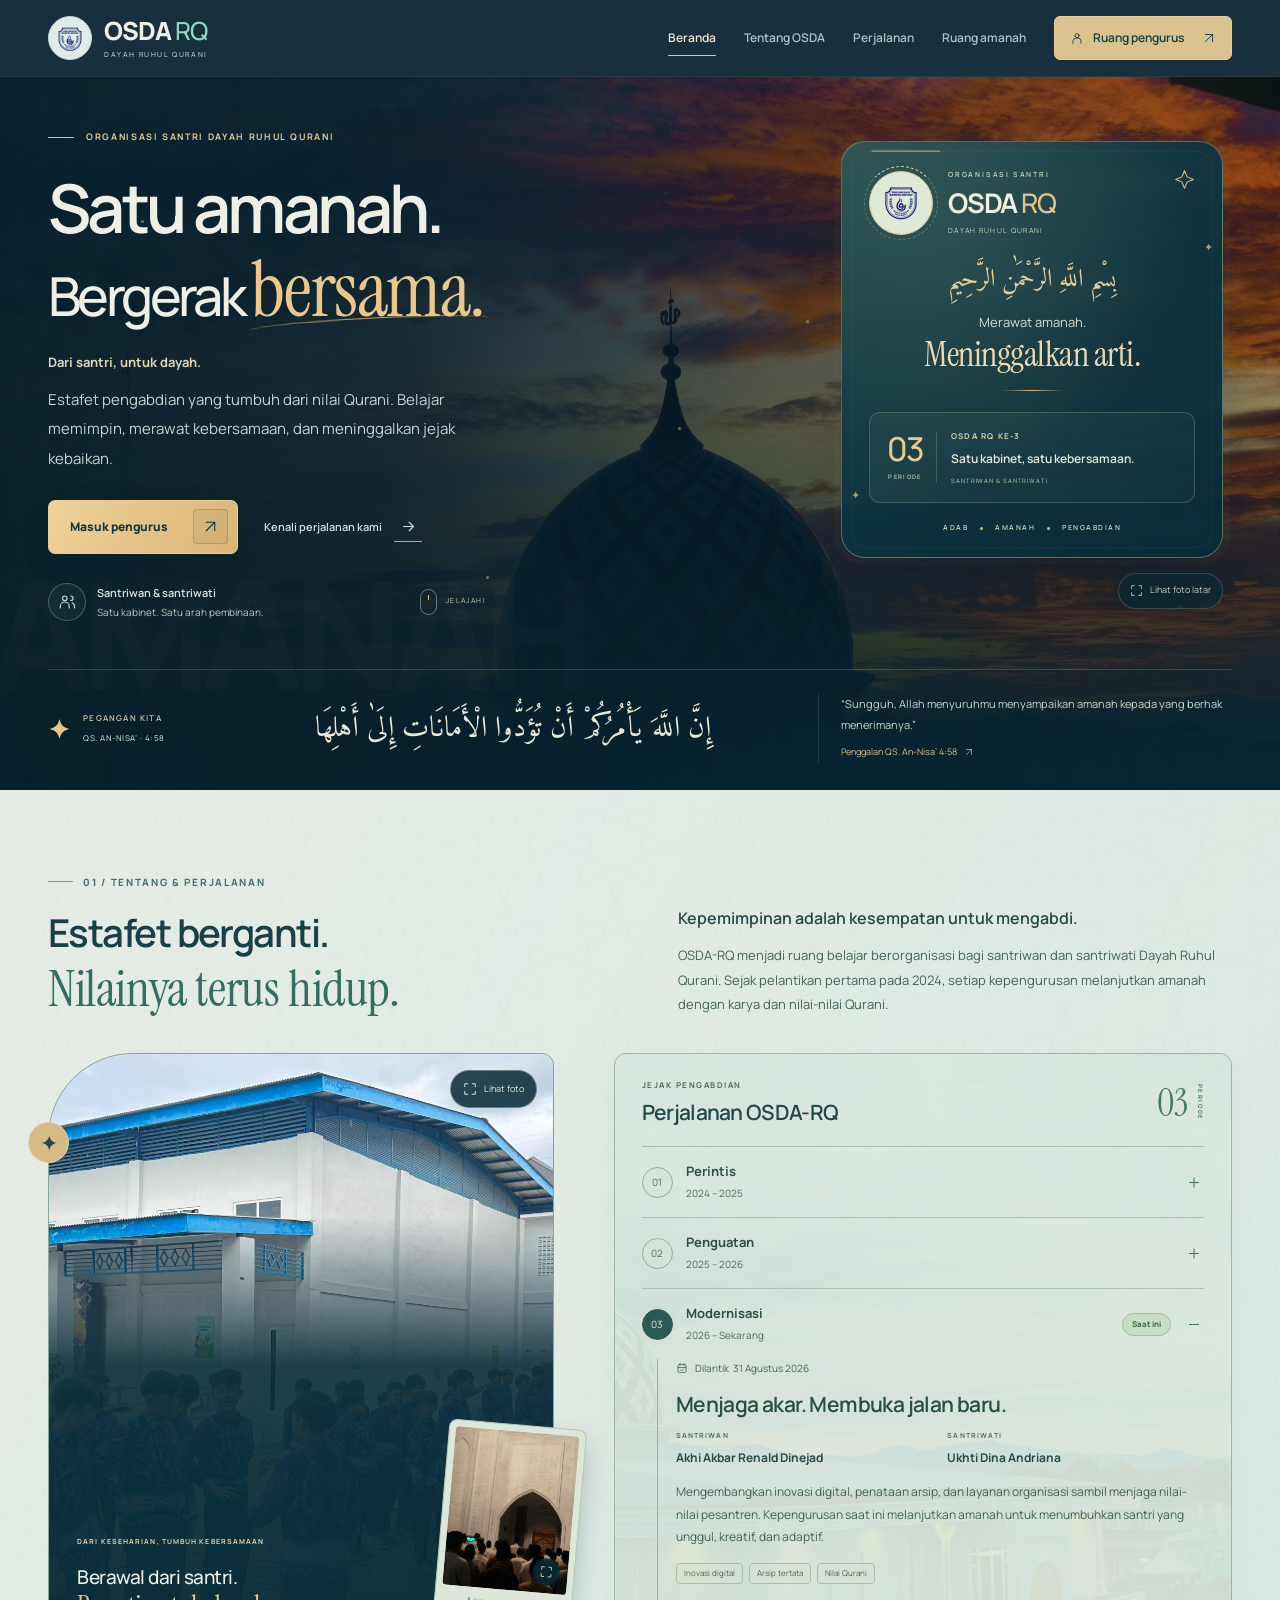
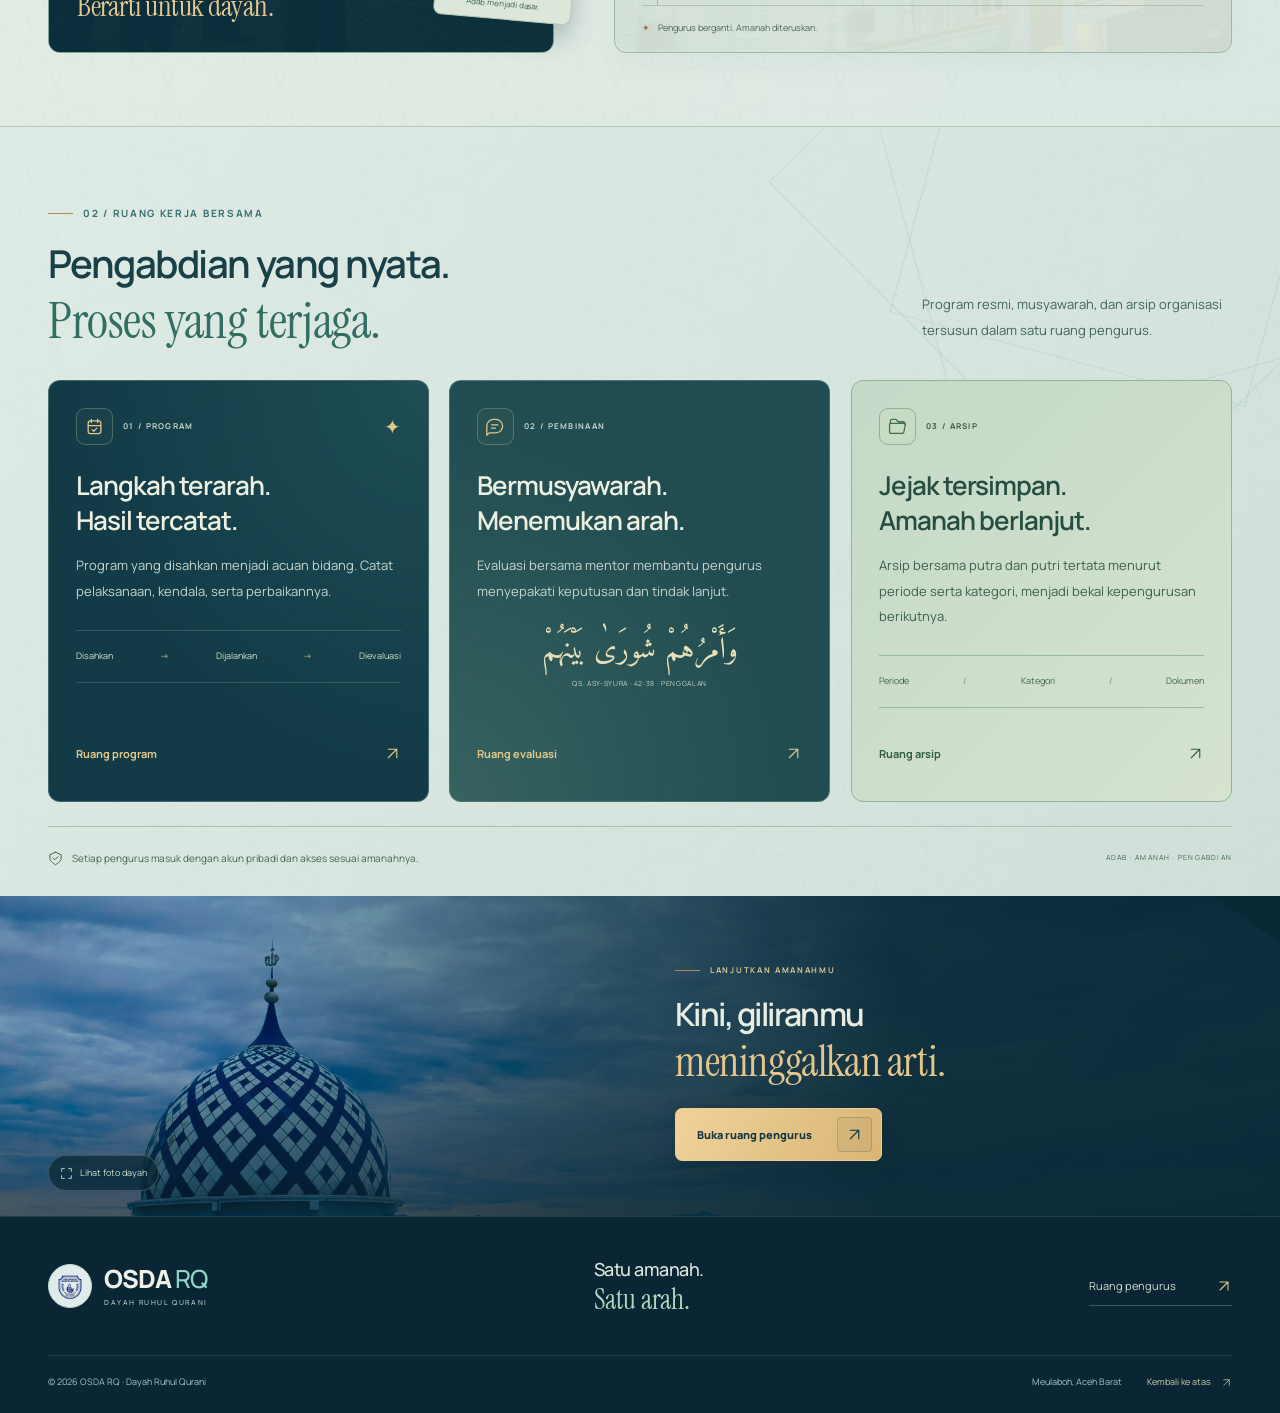
==== commit ea2b53e0: "Rapikan landing ponsel dan alamat ruang pengurus" ====
--- a/index.html
+++ b/index.html
@@ -92,10 +92,7 @@
     <a class="skip-link" href="#tentang">Lewati ke isi</a>
     <header class="landing-header" id="site-header">
       <div class="landing-shell header-inner">
-        <a
-          class="landing-brand"
-          href="./index.html"
-          aria-label="Beranda OSDA RQ"
+        <a class="landing-brand" href="./" aria-label="Beranda OSDA RQ"
           ><span class="landing-logo"
             ><img
               src="./assets/osda-logo.png"
@@ -121,7 +118,10 @@
           ><a class="nav-link" href="#tentang">Tentang OSDA</a
           ><a class="nav-link" href="#perjalanan">Perjalanan</a
           ><a class="nav-link" href="#amanah">Ruang amanah</a
-          ><a class="landing-nav-login" href="./app.html" data-osda-nav="login"
+          ><a
+            class="landing-nav-login"
+            href="./ruang-pengurus/"
+            data-osda-nav="login"
             ><svg class="icon" aria-hidden="true"><use href="#i-user" /></svg
             >Ruang pengurus<svg class="icon" aria-hidden="true">
               <use href="#i-arrow-up" /></svg
@@ -163,7 +163,10 @@
               memimpin, merawat kebersamaan, dan meninggalkan jejak kebaikan.
             </p>
             <div class="hero-actions">
-              <a class="landing-button" href="./app.html" data-osda-nav="login"
+              <a
+                class="landing-button"
+                href="./ruang-pengurus/"
+                data-osda-nav="login"
                 ><span>Masuk pengurus</span
                 ><span class="button-icon"
                   ><svg class="icon" aria-hidden="true">
@@ -192,37 +195,65 @@
             </div>
           </div>
           <aside class="hero-art" aria-label="Identitas kepengurusan OSDA RQ">
-            <div class="hero-orbit" aria-hidden="true"><i></i><i></i></div>
-            <div class="hero-emblem">
-              <span class="emblem-caption"
-                >BELAJAR MEMIMPIN · TUMBUH MENGABDI</span
+            <div class="identity-card" data-tilt>
+              <svg
+                class="identity-tracery"
+                viewBox="0 0 360 410"
+                preserveAspectRatio="none"
+                aria-hidden="true"
               >
-              <div class="emblem-logo">
-                <img
-                  src="./assets/osda-logo.png"
-                  alt="Lambang OSDA RQ"
-                  width="94"
-                  height="94"
+                <path
+                  class="identity-outline"
+                  d="M28 9H332Q351 9 351 28V382Q351 401 332 401H28Q9 401 9 382V28Q9 9 28 9Z"
                 />
-              </div>
-              <span class="emblem-script" lang="ar" dir="rtl"
-                >بِسْمِ اللَّهِ الرَّحْمَٰنِ الرَّحِيمِ</span
+                <path
+                  class="identity-tracer"
+                  d="M28 9H332Q351 9 351 28V382Q351 401 332 401H28Q9 401 9 382V28Q9 9 28 9Z"
+                />
+              </svg>
+              <div class="identity-sweep" aria-hidden="true"></div>
+              <span class="identity-glint glint-one" aria-hidden="true">✦</span
+              ><span class="identity-glint glint-two" aria-hidden="true"
+                >✦</span
               >
-              <p>Merawat amanah.<br /><em>Meninggalkan arti.</em></p>
-            </div>
-            <div class="cabinet-plaque">
-              <div class="cabinet-edition">
-                <span id="public-term-number">03</span
-                ><small>KEPENGURUSAN</small>
-              </div>
-              <div class="cabinet-identity">
-                <span id="public-period">OSDA RQ KE-3</span>
-                <p id="public-cabinet">Satu kabinet, satu kebersamaan.</p>
-                <small>SANTRIWAN &amp; SANTRIWATI</small>
-              </div>
-              <svg class="icon cabinet-flower" aria-hidden="true">
-                <use href="#i-spark" />
-              </svg>
+              <div class="identity-heading">
+                <div class="identity-logo-wrap">
+                  <span class="identity-logo-orbit" aria-hidden="true"></span
+                  ><img
+                    src="./assets/osda-logo.png"
+                    alt="Lambang OSDA RQ"
+                    width="60"
+                    height="60"
+                  />
+                </div>
+                <div class="identity-brand">
+                  <span>ORGANISASI SANTRI</span><strong>OSDA <em>RQ</em></strong
+                  ><small>DAYAH RUHUL QURANI</small>
+                </div>
+                <span class="identity-mark" aria-hidden="true"
+                  ><svg class="icon"><use href="#i-spark" /></svg
+                ></span>
+              </div>
+              <p class="identity-basmala" lang="ar" dir="rtl">
+                بِسْمِ اللَّهِ الرَّحْمَٰنِ الرَّحِيمِ
+              </p>
+              <p class="identity-motto">
+                Merawat amanah.<em>Meninggalkan arti.</em>
+              </p>
+              <div class="identity-cabinet">
+                <div class="identity-edition">
+                  <span id="public-term-number">03</span><small>PERIODE</small>
+                </div>
+                <div class="identity-period">
+                  <span id="public-period">OSDA RQ KE-3</span>
+                  <p id="public-cabinet">Satu kabinet, satu kebersamaan.</p>
+                  <small>SANTRIWAN &amp; SANTRIWATI</small>
+                </div>
+              </div>
+              <div class="identity-values">
+                <span>ADAB</span><i aria-hidden="true"></i><span>AMANAH</span
+                ><i aria-hidden="true"></i><span>PENGABDIAN</span>
+              </div>
             </div>
             <a
               class="hero-background-open"
@@ -527,7 +558,10 @@
                 ><span>Dijalankan</span><i aria-hidden="true">→</i
                 ><span>Dievaluasi</span>
               </div>
-              <a class="feature-link" href="./app.html" data-osda-nav="login"
+              <a
+                class="feature-link"
+                href="./ruang-pengurus/"
+                data-osda-nav="login"
                 >Ruang program<svg class="icon" aria-hidden="true">
                   <use href="#i-arrow-up" /></svg
               ></a>
@@ -548,7 +582,10 @@
                 <p lang="ar" dir="rtl">وَأَمْرُهُمْ شُورَىٰ بَيْنَهُمْ</p>
                 <small>QS. ASY-SYURA · 42:38 · PENGGALAN</small>
               </div>
-              <a class="feature-link" href="./app.html" data-osda-nav="login"
+              <a
+                class="feature-link"
+                href="./ruang-pengurus/"
+                data-osda-nav="login"
                 >Ruang evaluasi<svg class="icon" aria-hidden="true">
                   <use href="#i-arrow-up" /></svg
               ></a>
@@ -570,7 +607,10 @@
                 ><span>Kategori</span><i aria-hidden="true">/</i
                 ><span>Dokumen</span>
               </div>
-              <a class="feature-link" href="./app.html" data-osda-nav="login"
+              <a
+                class="feature-link"
+                href="./ruang-pengurus/"
+                data-osda-nav="login"
                 >Ruang arsip<svg class="icon" aria-hidden="true">
                   <use href="#i-arrow-up" /></svg
               ></a>
@@ -612,7 +652,10 @@
             <h2 id="entry-title">
               Kini, giliranmu<br /><em>meninggalkan arti.</em>
             </h2>
-            <a class="landing-button" href="./app.html" data-osda-nav="login"
+            <a
+              class="landing-button"
+              href="./ruang-pengurus/"
+              data-osda-nav="login"
               ><span>Buka ruang pengurus</span
               ><span class="button-icon"
                 ><svg class="icon" aria-hidden="true">
@@ -625,7 +668,7 @@
     <footer class="landing-footer">
       <div class="landing-shell">
         <div class="footer-main">
-          <a class="landing-brand" href="./index.html"
+          <a class="landing-brand" href="./"
             ><span class="landing-logo"
               ><img src="./assets/osda-logo.png" alt="" width="48" height="48" /></span
             ><span class="brand-wordmark"
@@ -633,7 +676,7 @@
             ></a
           >
           <p>Satu amanah.<br /><em>Satu arah.</em></p>
-          <a class="footer-login" href="./app.html" data-osda-nav="login"
+          <a class="footer-login" href="./ruang-pengurus/" data-osda-nav="login"
             >Ruang pengurus<svg class="icon" aria-hidden="true">
               <use href="#i-arrow-up" /></svg
           ></a>
--- a/assets/landing.css
+++ b/assets/landing.css
@@ -3148,3 +3148,945 @@
     transform: none;
   }
 }
+
+/* Identitas OSDA: satu komposisi yang tetap utuh di semua ukuran layar. */
+.hero-art {
+  display: block;
+  position: relative;
+  width: 100%;
+  max-width: 400px;
+  height: auto;
+  min-height: 0;
+  padding: 9px;
+  margin: 0;
+  min-width: 0;
+  justify-self: end;
+  isolation: isolate;
+}
+.identity-card {
+  position: relative;
+  isolation: isolate;
+  min-width: 0;
+  width: 100%;
+  overflow: hidden;
+  padding: 27px 27px 22px;
+  border: 1px solid #bfcca263;
+  border-radius: 24px;
+  color: #e6e9d8;
+  background:
+    radial-gradient(ellipse at 0 0, #4c766755, transparent 65%),
+    linear-gradient(145deg, #123c48f5, #082b39f5);
+  box-shadow:
+    0 23px 55px #00192340,
+    0 0 0 7px #d7c99108;
+  transform: perspective(1100px) rotateX(var(--tilt-x, 0deg))
+    rotateY(var(--tilt-y, 0deg));
+  transition:
+    transform 0.45s ease,
+    border-color 0.3s,
+    box-shadow 0.3s;
+}
+.identity-card:after {
+  content: "";
+  position: absolute;
+  z-index: -1;
+  inset: 0;
+  background: radial-gradient(
+    circle at var(--pointer-x, 30%) var(--pointer-y, 20%),
+    #c6d6a516,
+    transparent 57%
+  );
+  pointer-events: none;
+}
+.identity-card:hover {
+  border-color: #dcc58b9e;
+  box-shadow:
+    0 23px 55px #00192350,
+    0 0 0 7px #d7c9910b;
+}
+.identity-tracery {
+  position: absolute;
+  inset: 0;
+  width: 100%;
+  height: 100%;
+  fill: none;
+  pointer-events: none;
+}
+.identity-outline {
+  stroke: #c5bf8f1b;
+  stroke-width: 0.6;
+}
+.identity-tracer {
+  stroke: #e9cc8c;
+  stroke-width: 1.1;
+  stroke-dasharray: 65 1460;
+  opacity: 0.65;
+}
+.identity-sweep {
+  position: absolute;
+  z-index: -1;
+  inset: -25% -60%;
+  background: linear-gradient(
+    110deg,
+    transparent 36%,
+    #eedbb60c 47%,
+    #eedbb61f 50%,
+    #eedbb60c 53%,
+    transparent 64%
+  );
+  translate: -50% 0;
+  pointer-events: none;
+}
+.identity-heading {
+  display: flex;
+  align-items: center;
+  gap: 15px;
+  min-width: 0;
+}
+.identity-logo-wrap {
+  position: relative;
+  display: grid;
+  place-items: center;
+  width: 64px;
+  height: 64px;
+  flex: none;
+  border: 1px solid #dbc992;
+  border-radius: 50%;
+  background: #e0e8d8;
+}
+.identity-logo-wrap img {
+  display: block;
+  width: 58px;
+  height: 58px;
+  border-radius: 50%;
+  object-fit: contain;
+}
+.identity-logo-orbit {
+  position: absolute;
+  inset: -6px;
+  border: 1px dashed #d3c58c63;
+  border-top-color: #f0d798;
+  border-radius: 50%;
+  pointer-events: none;
+}
+.identity-brand {
+  min-width: 0;
+}
+.identity-brand > span {
+  display: block;
+  color: #c7d6c1;
+  font-size: 7px;
+  letter-spacing: 1.8px;
+  font-weight: 600;
+}
+.identity-brand > strong {
+  display: block;
+  color: #eff0df;
+  font: 700 27px/1.25 var(--sans);
+  letter-spacing: -1.2px;
+  margin: 4px 0 5px;
+}
+.identity-brand em {
+  font-style: normal;
+  font-weight: 500;
+  color: #e0c48b;
+}
+.identity-brand > small {
+  display: block;
+  color: #c6d5c2;
+  font-size: 7px;
+  letter-spacing: 1.3px;
+}
+.identity-mark {
+  margin-left: auto;
+  align-self: start;
+  color: #dfc18b;
+}
+.identity-mark .icon {
+  width: 21px;
+  height: 21px;
+  stroke-width: 1.2;
+}
+.identity-basmala {
+  margin: 21px 0 10px;
+  text-align: center;
+  font:
+    400 25px/1.75 Amiri,
+    serif;
+  color: #e6cd96;
+}
+.identity-motto {
+  text-align: center;
+  color: #d8dfcc;
+  font-size: 13px;
+  margin: 0;
+  line-height: 1.6;
+}
+.identity-motto em {
+  display: block;
+  position: relative;
+  width: fit-content;
+  max-width: 100%;
+  margin: 2px auto 0;
+  color: #eedab0;
+  font: 400 35px/1.14 var(--serif);
+  letter-spacing: -0.5px;
+}
+.identity-motto em:after {
+  content: "";
+  display: block;
+  width: 62px;
+  height: 1px;
+  margin: 15px auto 0;
+  background: linear-gradient(90deg, transparent, #dfbd7c, transparent);
+}
+.identity-cabinet {
+  display: grid;
+  grid-template-columns: 51px minmax(0, 1fr);
+  gap: 14px;
+  align-items: center;
+  padding: 16px;
+  margin-top: 21px;
+  border: 1px solid #c3cba43b;
+  border-radius: 11px;
+  background: linear-gradient(110deg, #d7dec90e, #c0d7c508);
+}
+.identity-edition {
+  border-right: 1px solid #a7bf9e40;
+  padding-right: 12px;
+  text-align: center;
+}
+.identity-edition > span {
+  display: block;
+  color: #e9cc91;
+  font: 500 33px/1 var(--sans);
+  letter-spacing: -1.7px;
+  font-variant-numeric: tabular-nums;
+}
+.identity-edition > small {
+  display: block;
+  margin-top: 7px;
+  color: #bdceb9;
+  font-size: 6px;
+  font-weight: 600;
+  letter-spacing: 1.3px;
+}
+.identity-period {
+  min-width: 0;
+}
+.identity-period > span {
+  display: block;
+  font-size: 8px;
+  font-weight: 700;
+  letter-spacing: 1.2px;
+  color: #d9d1ac;
+}
+.identity-period > p {
+  margin: 5px 0 7px;
+  color: #e5ebd7;
+  font-size: 12px;
+  font-weight: 600;
+  line-height: 1.65;
+  overflow-wrap: anywhere;
+}
+.identity-period > small {
+  display: block;
+  font-size: 6px;
+  letter-spacing: 0.9px;
+  line-height: 1.7;
+  color: #bed0b9;
+}
+.identity-values {
+  display: flex;
+  justify-content: center;
+  align-items: center;
+  gap: 12px;
+  margin-top: 19px;
+  color: #cad6bd;
+  font-size: 7px;
+  font-weight: 600;
+  letter-spacing: 1.5px;
+}
+.identity-values > i {
+  display: block;
+  width: 3px;
+  height: 3px;
+  flex: none;
+  border-radius: 50%;
+  background: #d9bd7b;
+}
+.identity-glint {
+  position: absolute;
+  color: #edcc89;
+  font-size: 11px;
+  pointer-events: none;
+  opacity: 0.7;
+}
+.glint-one {
+  right: 9px;
+  top: 95px;
+}
+.glint-two {
+  left: 9px;
+  bottom: 51px;
+}
+.hero-background-open {
+  position: static;
+  display: flex;
+  width: fit-content;
+  max-width: 100%;
+  margin: 15px 0 0 auto;
+}
+@media (prefers-reduced-motion: no-preference) {
+  .identity-tracer {
+    animation: identity-trace 14s linear infinite;
+    animation-play-state: var(--hero-play, running);
+  }
+  .identity-logo-orbit {
+    animation: identity-orbit 22s linear infinite;
+    animation-play-state: var(--hero-play, running);
+  }
+  .identity-sweep {
+    animation: identity-light 10s ease-in-out infinite;
+    animation-play-state: var(--hero-play, running);
+  }
+  .identity-glint {
+    animation: identity-glint 4s ease-in-out infinite;
+    animation-play-state: var(--hero-play, running);
+  }
+  .glint-two {
+    animation-delay: -2s;
+  }
+  .identity-heading {
+    animation: identity-enter 0.8s 0.2s ease both;
+  }
+  .identity-basmala {
+    animation: identity-enter 0.8s 0.3s ease both;
+  }
+  .identity-motto {
+    animation: identity-enter 0.8s 0.4s ease both;
+  }
+  .identity-cabinet {
+    animation: identity-enter 0.8s 0.5s ease both;
+  }
+  .identity-values {
+    animation: identity-enter 0.8s 0.6s ease both;
+  }
+  .history-period[open] .history-number {
+    animation: history-node 0.45s ease both;
+  }
+  @keyframes identity-trace {
+    to {
+      stroke-dashoffset: -1525;
+    }
+  }
+  @keyframes identity-orbit {
+    to {
+      rotate: 360deg;
+    }
+  }
+  @keyframes identity-light {
+    0%,
+    20% {
+      translate: -50% 0;
+      opacity: 0;
+    }
+    38% {
+      opacity: 1;
+    }
+    58%,
+    100% {
+      translate: 50% 0;
+      opacity: 0;
+    }
+  }
+  @keyframes identity-glint {
+    0%,
+    100% {
+      opacity: 0.15;
+      scale: 0.7;
+    }
+    50% {
+      opacity: 0.85;
+      scale: 1.15;
+    }
+  }
+  @keyframes identity-enter {
+    from {
+      opacity: 0;
+      translate: 0 9px;
+    }
+    to {
+      opacity: 1;
+      translate: 0 0;
+    }
+  }
+  @keyframes history-node {
+    from {
+      box-shadow: 0 0 0 0 #8eac7e40;
+    }
+    to {
+      box-shadow: 0 0 0 5px #8eac7e0c;
+    }
+  }
+}
+@media (max-width: 1100px) and (min-width: 901px) {
+  .hero-grid {
+    grid-template-columns: 1.25fr 0.95fr;
+    gap: 34px;
+  }
+  .identity-card {
+    padding: 23px 21px 19px;
+  }
+  .identity-heading {
+    gap: 12px;
+  }
+  .identity-brand > strong {
+    font-size: 24px;
+  }
+  .identity-brand > small {
+    font-size: 6px;
+    letter-spacing: 1px;
+  }
+  .identity-motto em {
+    font-size: 32px;
+  }
+}
+@media (max-width: 900px) {
+  .hero-grid {
+    grid-template-columns: minmax(0, 1fr);
+    gap: 28px;
+    min-height: 0;
+    padding-block: 38px;
+  }
+  .hero-copy {
+    max-width: 650px;
+  }
+  .hero-overline {
+    font-size: 9px;
+    letter-spacing: 1.1px;
+    line-height: 1.8;
+  }
+  .hero-copy h1 {
+    font-size: clamp(44px, 7.5vw, 64px);
+    letter-spacing: -2.3px;
+  }
+  .hero-line:nth-child(2) {
+    white-space: normal;
+    line-height: 1.25;
+  }
+  .hero-line em {
+    display: inline-block;
+    font-size: 1.43em;
+    width: auto;
+    max-width: 100%;
+    line-height: 1.06;
+    margin-top: 2px;
+    padding-bottom: 0;
+  }
+  .hero-line em:after {
+    bottom: -7px;
+  }
+  .hero-description {
+    max-width: 550px;
+    font-size: 14px;
+  }
+  .hero-art {
+    max-width: 430px;
+    justify-self: center;
+    padding: 9px;
+    margin: 0;
+  }
+  .hero-verse {
+    grid-template-columns: minmax(0, 1fr);
+    gap: 15px;
+    padding-block: 24px;
+  }
+  .verse-heading {
+    grid-row: auto;
+    font-size: 9px;
+  }
+  .verse-heading small {
+    display: inline-block;
+    margin-left: 12px;
+    margin-top: 0;
+    font-size: 8px;
+  }
+  .verse-arabic {
+    text-align: right;
+    font-size: 30px;
+  }
+  .verse-translation {
+    border-left: 2px solid #bcca9b52;
+    padding-left: 13px;
+  }
+  .verse-translation > p {
+    font-size: 12px;
+  }
+  .about-grid {
+    grid-template-columns: minmax(0, 1fr);
+    gap: 29px;
+  }
+  .about-media {
+    max-width: 620px;
+    width: 100%;
+    margin-inline: auto;
+  }
+  .about-main-photo {
+    height: auto;
+    min-height: 0;
+    aspect-ratio: 1.45;
+  }
+  .about-main-photo figcaption {
+    left: 25px;
+    bottom: 24px;
+    right: 130px;
+  }
+  .about-main-photo figcaption > strong {
+    font-size: 22px;
+  }
+  .about-main-photo figcaption > span {
+    max-width: 270px;
+    font-size: 7px;
+  }
+  .about-inset {
+    right: 17px;
+    bottom: -13px;
+    width: 130px;
+  }
+  .about-inset .photo-link {
+    height: 150px;
+  }
+  .history-card {
+    scroll-margin-top: 89px;
+    padding: 24px;
+  }
+  .history-heading > strong {
+    font-size: 23px;
+  }
+  .history-period-label strong {
+    font-size: 14px;
+  }
+  .history-period-label small {
+    font-size: 11px;
+  }
+  .history-copy > p {
+    font-size: 13px;
+  }
+  .history-leaders {
+    grid-template-columns: 1fr 1fr;
+  }
+  .history-leaders > div {
+    display: block;
+  }
+  .history-leaders strong {
+    font-size: 13px;
+  }
+  .history-leaders small {
+    font-size: 8px;
+    margin-bottom: 4px;
+  }
+}
+@media (max-width: 600px) {
+  .landing-shell {
+    width: calc(100% - 36px);
+  }
+  .hero-grid {
+    padding-block: 31px 24px;
+    gap: 25px;
+  }
+  .hero-overline {
+    align-items: flex-start;
+    gap: 9px;
+    font-size: 8px;
+    letter-spacing: 0.8px;
+  }
+  .overline-rule {
+    margin-top: 7px;
+  }
+  .hero-copy h1 {
+    font-size: clamp(40px, 10.5vw, 59px);
+    margin-block: 19px 20px;
+    letter-spacing: -2.1px;
+  }
+  .hero-line:nth-child(2) {
+    font-size: 0.83em;
+    white-space: normal;
+    line-height: 1.25;
+    margin-top: 8px;
+  }
+  .hero-line em {
+    font-size: 1.45em;
+    letter-spacing: -0.7px;
+    line-height: 1.12;
+  }
+  .hero-tagline {
+    font-size: 13px;
+    margin-top: 21px;
+  }
+  .hero-description {
+    font-size: 14px;
+    line-height: 1.9;
+  }
+  .hero-actions {
+    display: grid;
+    grid-template-columns: minmax(0, 1fr);
+    gap: 8px;
+    align-items: stretch;
+    margin-top: 23px;
+  }
+  .hero-actions .landing-button {
+    justify-content: space-between;
+    width: 100%;
+    padding-left: 19px;
+    min-height: 53px;
+    font-size: 12px;
+  }
+  .hero-actions .landing-text-link {
+    justify-content: center;
+    min-height: 43px;
+    font-size: 11px;
+    gap: 12px;
+  }
+  .hero-community {
+    width: 100%;
+    gap: 10px;
+    margin-top: 15px;
+  }
+  .hero-community p {
+    min-width: 0;
+  }
+  .hero-community strong {
+    font-size: 11px;
+  }
+  .hero-community p > span {
+    font-size: 9px;
+    line-height: 1.7;
+  }
+  .scroll-cue {
+    flex: none;
+    padding-left: 4px;
+  }
+  .hero-art {
+    display: block;
+    width: 100%;
+    max-width: 430px;
+    height: auto;
+    min-height: 0;
+    padding: 7px;
+    margin: 0 auto;
+  }
+  .identity-card {
+    padding: 22px 21px 19px;
+    border-radius: 21px;
+  }
+  .identity-heading {
+    gap: 13px;
+  }
+  .identity-logo-wrap {
+    width: 59px;
+    height: 59px;
+  }
+  .identity-logo-wrap img {
+    width: 53px;
+    height: 53px;
+  }
+  .identity-brand > strong {
+    font-size: 26px;
+  }
+  .identity-brand > span {
+    font-size: 7px;
+    letter-spacing: 1.6px;
+  }
+  .identity-brand > small {
+    font-size: 6.5px;
+    letter-spacing: 1.15px;
+  }
+  .identity-basmala {
+    font-size: 25px;
+    margin-top: 17px;
+    margin-bottom: 7px;
+  }
+  .identity-motto {
+    font-size: 13px;
+  }
+  .identity-motto em {
+    font-size: 34px;
+    line-height: 1.16;
+  }
+  .identity-motto em:after {
+    margin-top: 12px;
+  }
+  .identity-cabinet {
+    padding: 14px 13px;
+    margin-top: 17px;
+    gap: 12px;
+    grid-template-columns: 45px minmax(0, 1fr);
+  }
+  .identity-edition {
+    padding-right: 10px;
+  }
+  .identity-edition > span {
+    font-size: 31px;
+  }
+  .identity-period > p {
+    font-size: 12px;
+    line-height: 1.6;
+    margin-bottom: 5px;
+  }
+  .identity-period > span {
+    font-size: 8px;
+  }
+  .identity-period > small {
+    font-size: 6px;
+    letter-spacing: 0.6px;
+  }
+  .identity-values {
+    font-size: 7px;
+    gap: 10px;
+    letter-spacing: 1.2px;
+    margin-top: 16px;
+  }
+  .hero-background-open {
+    min-height: 39px;
+    font-size: 9px;
+    margin-top: 12px;
+  }
+  .hero-verse {
+    display: flex;
+    flex-direction: column;
+    gap: 13px;
+    padding-block: 23px;
+  }
+  .verse-heading {
+    flex-wrap: wrap;
+    font-size: 8px;
+  }
+  .verse-heading small {
+    font-size: 7px;
+    margin-left: 9px;
+  }
+  .verse-arabic {
+    font-size: clamp(25px, 7.2vw, 30px);
+    line-height: 1.9;
+    overflow-wrap: normal;
+  }
+  .verse-translation > p {
+    font-size: 11px;
+    line-height: 1.9;
+  }
+  .about-section {
+    padding-block: 43px;
+  }
+  .about-overview {
+    gap: 20px;
+  }
+  .about-overview h2,
+  .section-intro h2 {
+    font-size: clamp(29px, 7.5vw, 36px);
+    letter-spacing: -1.2px;
+  }
+  .about-overview p {
+    font-size: 13px;
+  }
+  .about-overview .about-lead {
+    font-size: 16px;
+    line-height: 1.75;
+  }
+  .about-main-photo {
+    border-top-left-radius: 52px;
+    aspect-ratio: 1.32;
+  }
+  .about-main-photo figcaption {
+    left: 19px;
+    bottom: 20px;
+    right: 102px;
+  }
+  .about-main-photo figcaption > strong {
+    font-size: 17px;
+  }
+  .about-main-photo figcaption > span {
+    font-size: 6px;
+    line-height: 1.9;
+  }
+  .about-inset {
+    width: 103px;
+    right: 12px;
+    bottom: -12px;
+  }
+  .about-inset .photo-link {
+    height: 117px;
+  }
+  .about-inset figcaption {
+    font-size: 6px;
+  }
+  .history-card {
+    padding: 21px 19px 17px;
+  }
+  .history-heading {
+    gap: 5px 12px;
+  }
+  .history-heading > strong {
+    font-size: 21px;
+  }
+  .history-period summary {
+    min-height: 74px;
+    gap: 11px;
+  }
+  .history-period-label strong {
+    font-size: 14px;
+  }
+  .history-period-label small {
+    font-size: 11px;
+  }
+  .history-copy {
+    padding-left: 14px;
+    margin-left: 15px;
+  }
+  .history-copy h3 {
+    font-size: 21px;
+    line-height: 1.45;
+  }
+  .history-date {
+    font-size: 10px;
+  }
+  .history-leaders {
+    grid-template-columns: minmax(0, 1fr);
+    gap: 12px;
+  }
+  .history-leaders > div {
+    display: block;
+  }
+  .history-leaders small {
+    font-size: 8px;
+    letter-spacing: 1px;
+  }
+  .history-leaders strong {
+    font-size: 13px;
+    line-height: 1.65;
+  }
+  .history-copy > p {
+    font-size: 12px;
+    line-height: 1.9;
+  }
+  .history-tags {
+    gap: 6px;
+  }
+  .history-tags > span {
+    font-size: 8px;
+  }
+  .history-footer {
+    font-size: 9px;
+    line-height: 1.8;
+    align-items: flex-start;
+  }
+  .mandate-card {
+    padding: 24px;
+  }
+  .mandate-card h3 {
+    font-size: 26px;
+  }
+  .mandate-card > p {
+    font-size: 13px;
+  }
+  .program-mini-flow,
+  .archive-mini-path {
+    font-size: 9px;
+  }
+  .entry-inner {
+    min-height: 340px;
+    padding-block: 38px 69px;
+  }
+  .entry-copy h2 {
+    font-size: 31px;
+  }
+  .entry-copy .landing-button {
+    width: 100%;
+    font-size: 12px;
+  }
+  .footer-bottom {
+    display: grid;
+    grid-template-columns: minmax(0, 1fr);
+    gap: 11px;
+    font-size: 10px;
+  }
+  .footer-bottom > a {
+    margin-left: 0;
+    justify-self: start;
+  }
+  .footer-main {
+    gap: 18px;
+  }
+}
+@media (max-width: 360px) {
+  .landing-shell {
+    width: calc(100% - 30px);
+  }
+  .hero-copy h1 {
+    font-size: 40px;
+  }
+  .identity-card {
+    padding-inline: 17px;
+  }
+  .identity-heading {
+    gap: 11px;
+  }
+  .identity-logo-wrap {
+    width: 54px;
+    height: 54px;
+  }
+  .identity-logo-wrap img {
+    width: 48px;
+    height: 48px;
+  }
+  .identity-brand > strong {
+    font-size: 24px;
+  }
+  .identity-brand > span {
+    font-size: 6.5px;
+  }
+  .identity-brand > small {
+    font-size: 6px;
+    letter-spacing: 0.8px;
+  }
+  .identity-mark .icon {
+    width: 16px;
+    height: 16px;
+  }
+  .identity-basmala {
+    font-size: 23px;
+  }
+  .identity-motto em {
+    font-size: 30px;
+  }
+  .identity-cabinet {
+    grid-template-columns: 42px minmax(0, 1fr);
+    gap: 10px;
+    padding: 12px 11px;
+  }
+  .identity-period > p {
+    font-size: 11px;
+  }
+  .identity-values {
+    font-size: 6px;
+    gap: 9px;
+  }
+  .about-main-photo figcaption > strong {
+    font-size: 16px;
+  }
+  .history-heading > strong {
+    font-size: 20px;
+  }
+  .history-current {
+    font-size: 7px;
+    padding-inline: 7px;
+  }
+}
+@media (prefers-reduced-motion: reduce) {
+  .identity-card {
+    transform: none;
+  }
+  .identity-sweep {
+    display: none;
+  }
+}
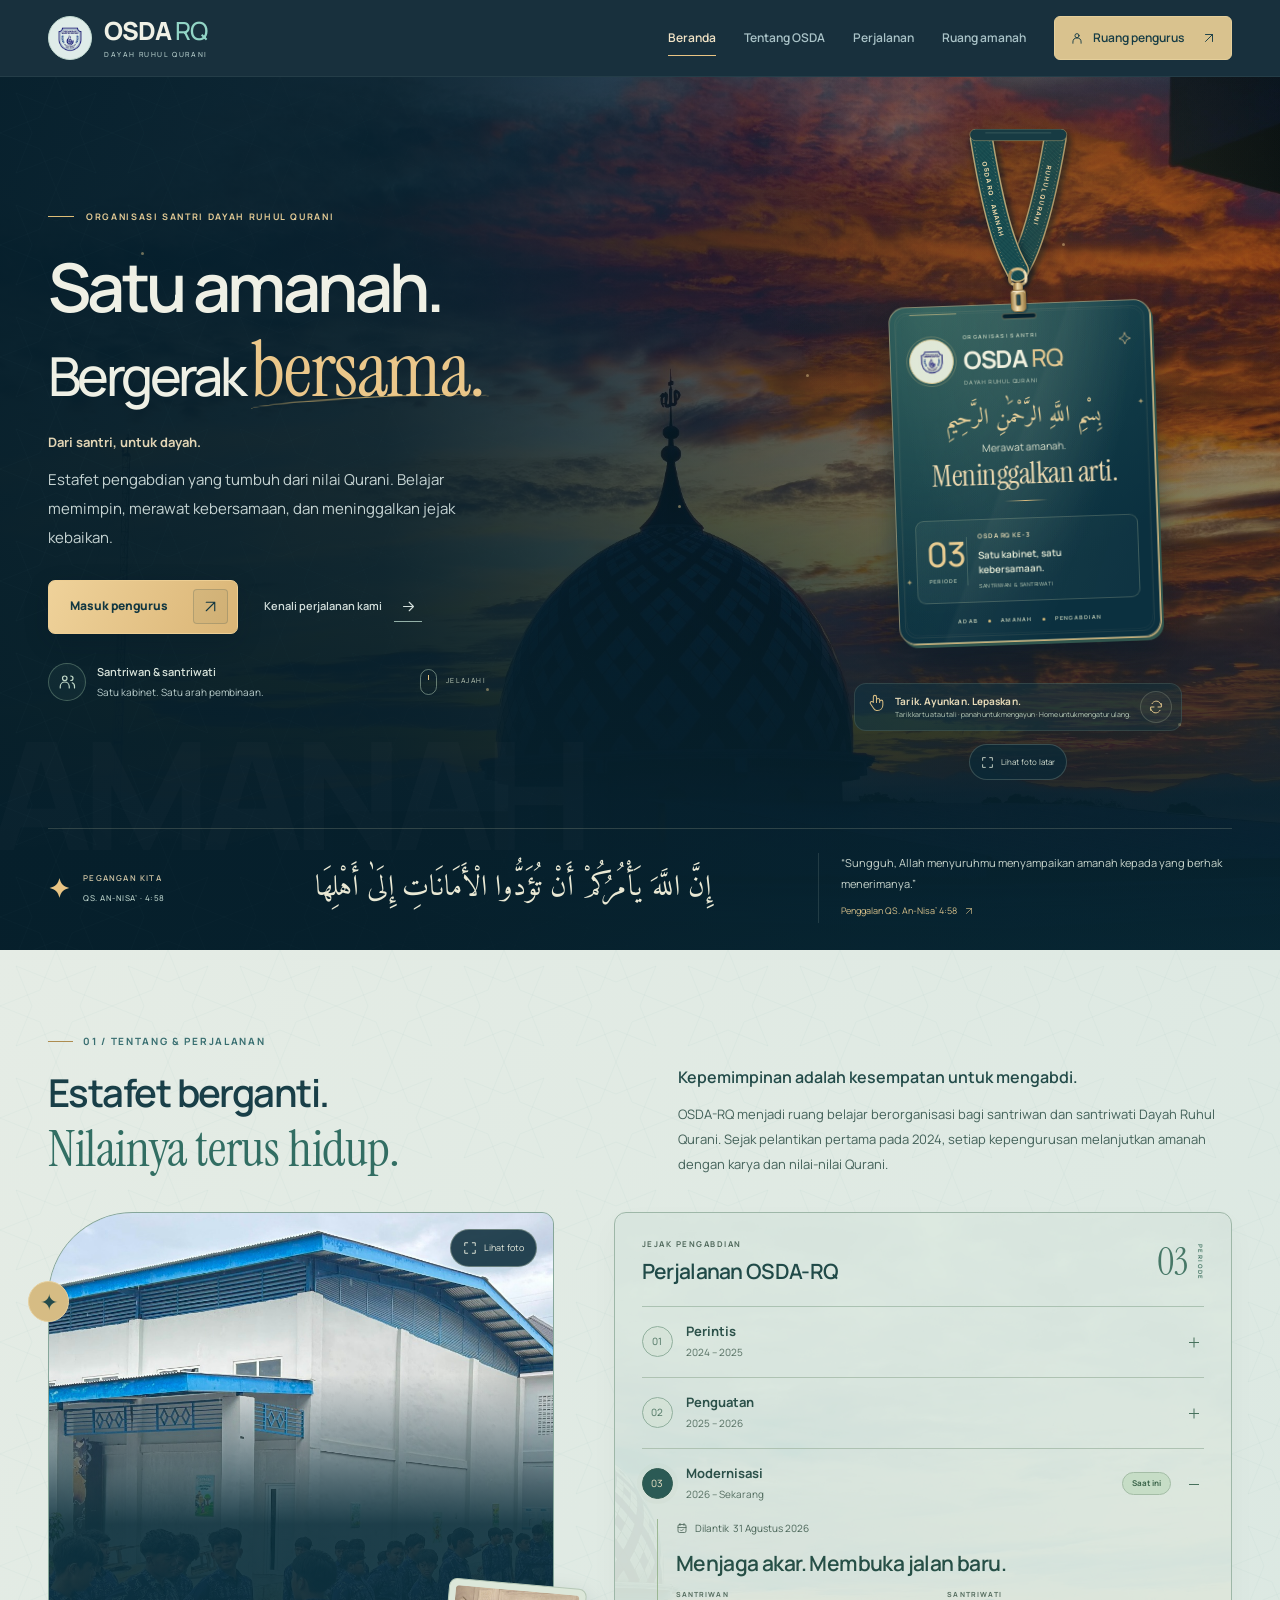
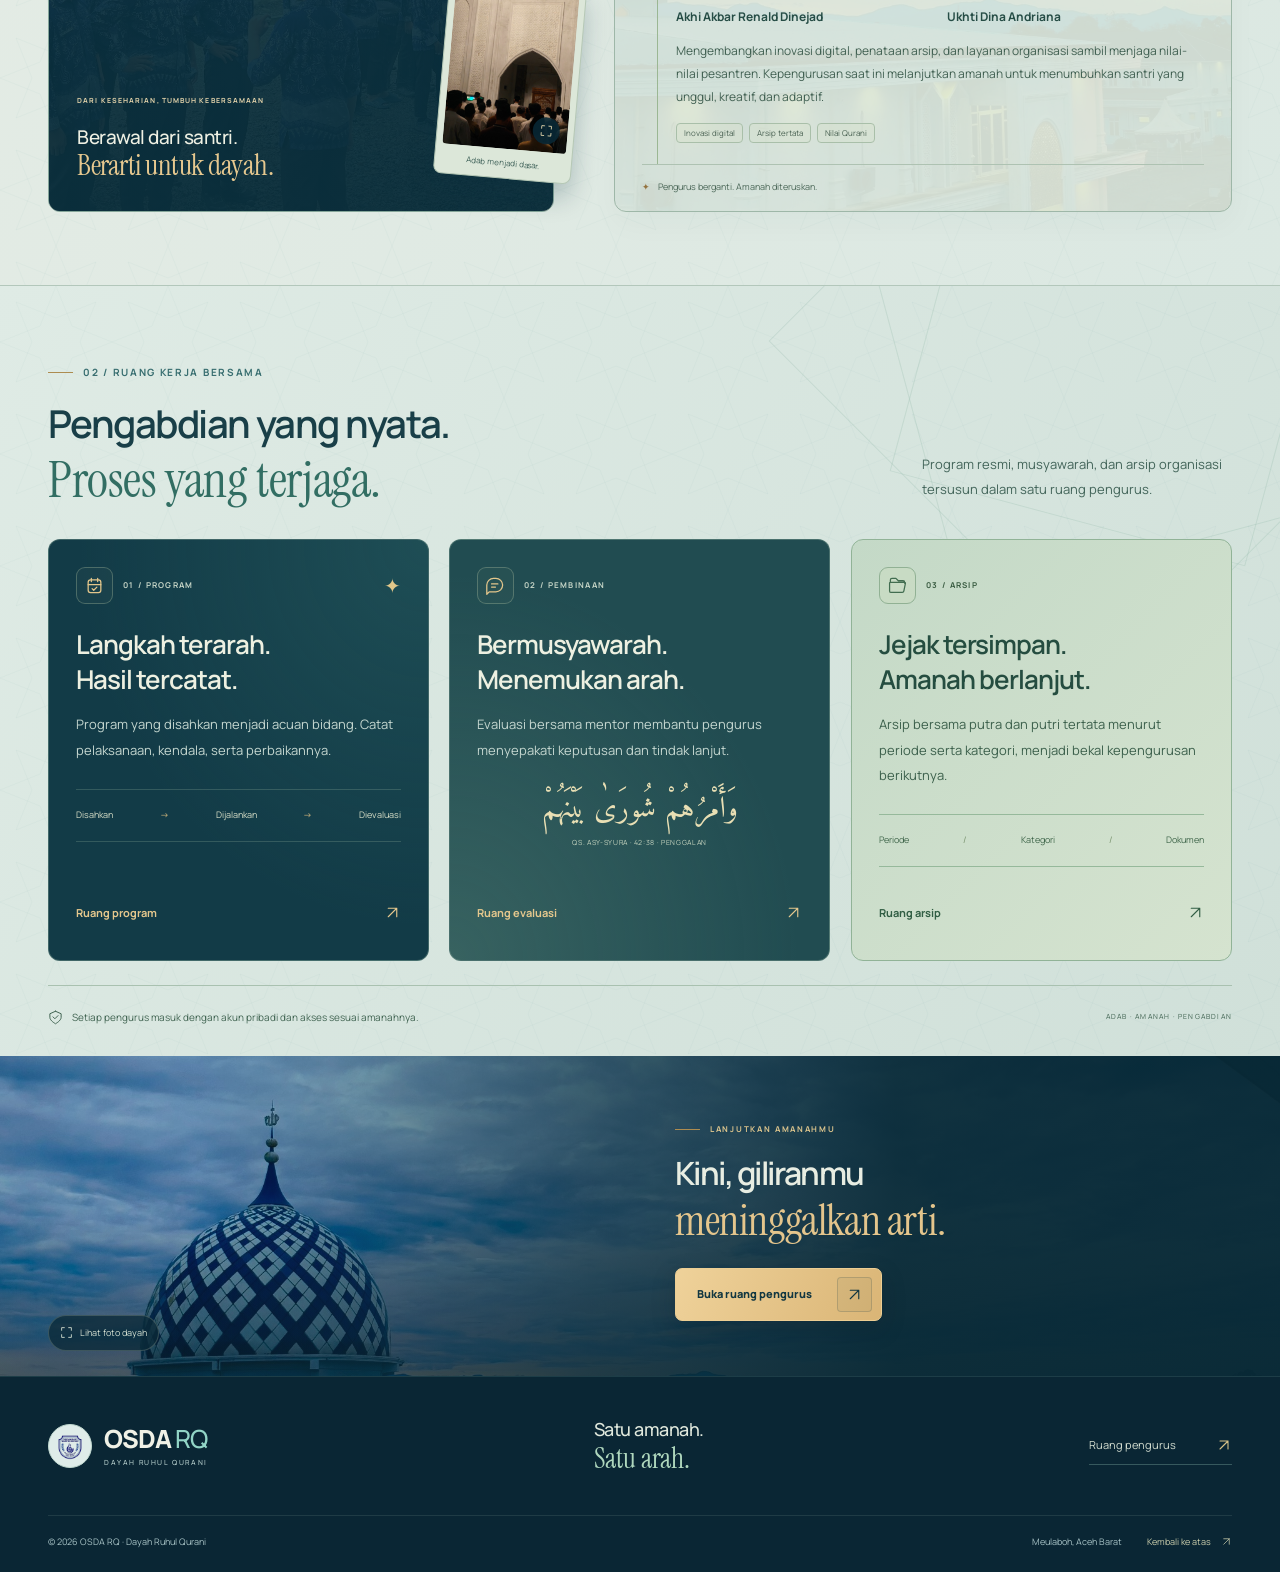
==== commit 2524199b: "Tambahkan lanyard OSDA interaktif pada landing" ====
--- a/index.html
+++ b/index.html
@@ -195,65 +195,226 @@
             </div>
           </div>
           <aside class="hero-art" aria-label="Identitas kepengurusan OSDA RQ">
-            <div class="identity-card" data-tilt>
-              <svg
-                class="identity-tracery"
-                viewBox="0 0 360 410"
-                preserveAspectRatio="none"
-                aria-hidden="true"
-              >
-                <path
-                  class="identity-outline"
-                  d="M28 9H332Q351 9 351 28V382Q351 401 332 401H28Q9 401 9 382V28Q9 9 28 9Z"
-                />
-                <path
-                  class="identity-tracer"
-                  d="M28 9H332Q351 9 351 28V382Q351 401 332 401H28Q9 401 9 382V28Q9 9 28 9Z"
-                />
-              </svg>
-              <div class="identity-sweep" aria-hidden="true"></div>
-              <span class="identity-glint glint-one" aria-hidden="true">✦</span
-              ><span class="identity-glint glint-two" aria-hidden="true"
-                >✦</span
-              >
-              <div class="identity-heading">
-                <div class="identity-logo-wrap">
-                  <span class="identity-logo-orbit" aria-hidden="true"></span
-                  ><img
-                    src="./assets/osda-logo.png"
-                    alt="Lambang OSDA RQ"
-                    width="60"
-                    height="60"
+            <div
+              class="lanyard-stage"
+              data-lanyard
+              aria-label="Kartu OSDA RQ dengan lanyard interaktif"
+            >
+              <div class="lanyard-plane" data-lanyard-plane>
+                <svg
+                  class="lanyard-ribbon"
+                  viewBox="0 0 440 580"
+                  fill="none"
+                  aria-hidden="true"
+                  focusable="false"
+                >
+                  <defs>
+                    <pattern
+                      id="rq-lanyard-weave"
+                      width="8"
+                      height="8"
+                      patternUnits="userSpaceOnUse"
+                    >
+                      <rect width="8" height="8" fill="#164a4e" />
+                      <path
+                        d="M0 0 8 8M-4 0 4 8M4 0 12 8"
+                        stroke="#a6c3a9"
+                        stroke-opacity=".13"
+                        stroke-width=".7"
+                      />
+                      <path
+                        d="M0 8 8 0"
+                        stroke="#041f2b"
+                        stroke-opacity=".3"
+                        stroke-width=".6"
+                      />
+                    </pattern>
+                    <path
+                      id="rq-lanyard-left"
+                      data-lanyard-curve="left"
+                      d="M182 10C182 58 205 96 220 145"
+                    />
+                    <path
+                      id="rq-lanyard-right"
+                      data-lanyard-curve="right"
+                      d="M258 10C258 58 235 96 220 145"
+                    />
+                  </defs>
+                  <g class="lanyard-back-strap">
+                    <use
+                      href="#rq-lanyard-right"
+                      class="lanyard-strap-shadow"
+                    />
+                    <use href="#rq-lanyard-right" class="lanyard-strap-edge" />
+                    <use
+                      href="#rq-lanyard-right"
+                      class="lanyard-strap-fabric"
+                    />
+                    <path
+                      data-lanyard-stitch="right-a"
+                      class="lanyard-stitch"
+                    />
+                    <path
+                      data-lanyard-stitch="right-b"
+                      class="lanyard-stitch"
+                    />
+                    <text class="lanyard-print">
+                      <textPath href="#rq-lanyard-right" startOffset="20%">
+                        RUHUL QURANI
+                      </textPath>
+                    </text>
+                  </g>
+                  <g class="lanyard-front-strap">
+                    <use href="#rq-lanyard-left" class="lanyard-strap-shadow" />
+                    <use href="#rq-lanyard-left" class="lanyard-strap-edge" />
+                    <use href="#rq-lanyard-left" class="lanyard-strap-fabric" />
+                    <path data-lanyard-stitch="left-a" class="lanyard-stitch" />
+                    <path data-lanyard-stitch="left-b" class="lanyard-stitch" />
+                    <text class="lanyard-print">
+                      <textPath href="#rq-lanyard-left" startOffset="17%">
+                        OSDA RQ · AMANAH
+                      </textPath>
+                    </text>
+                  </g>
+                  <use
+                    href="#rq-lanyard-left"
+                    class="lanyard-hit-area"
+                    data-lanyard-handle="left"
                   />
-                </div>
-                <div class="identity-brand">
-                  <span>ORGANISASI SANTRI</span><strong>OSDA <em>RQ</em></strong
-                  ><small>DAYAH RUHUL QURANI</small>
-                </div>
-                <span class="identity-mark" aria-hidden="true"
-                  ><svg class="icon"><use href="#i-spark" /></svg
-                ></span>
-              </div>
-              <p class="identity-basmala" lang="ar" dir="rtl">
-                بِسْمِ اللَّهِ الرَّحْمَٰنِ الرَّحِيمِ
-              </p>
-              <p class="identity-motto">
-                Merawat amanah.<em>Meninggalkan arti.</em>
-              </p>
-              <div class="identity-cabinet">
-                <div class="identity-edition">
-                  <span id="public-term-number">03</span><small>PERIODE</small>
-                </div>
-                <div class="identity-period">
-                  <span id="public-period">OSDA RQ KE-3</span>
-                  <p id="public-cabinet">Satu kabinet, satu kebersamaan.</p>
-                  <small>SANTRIWAN &amp; SANTRIWATI</small>
+                  <use
+                    href="#rq-lanyard-right"
+                    class="lanyard-hit-area"
+                    data-lanyard-handle="right"
+                  />
+                  <rect
+                    class="lanyard-anchor"
+                    x="170"
+                    y="0"
+                    width="100"
+                    height="12"
+                    rx="6"
+                  />
+                  <path class="lanyard-anchor-line" d="M186 4H254" />
+                </svg>
+                <div
+                  class="lanyard-ground"
+                  data-lanyard-shadow
+                  aria-hidden="true"
+                ></div>
+                <div
+                  class="lanyard-card-body"
+                  data-lanyard-body
+                  role="button"
+                  tabindex="0"
+                  aria-label="Kartu OSDA RQ, dapat ditarik dan diayunkan"
+                  aria-describedby="lanyard-help public-period public-cabinet"
+                  aria-keyshortcuts="ArrowLeft ArrowRight ArrowUp ArrowDown Enter Home Escape"
+                >
+                  <div class="lanyard-hardware" aria-hidden="true">
+                    <span class="lanyard-ring"></span
+                    ><span class="lanyard-swivel"></span
+                    ><span class="lanyard-clasp"></span>
+                  </div>
+                  <div class="identity-card">
+                    <span class="lanyard-card-slot" aria-hidden="true"></span>
+                    <svg
+                      class="identity-tracery"
+                      viewBox="0 0 360 410"
+                      preserveAspectRatio="none"
+                      aria-hidden="true"
+                    >
+                      <path
+                        class="identity-outline"
+                        d="M28 9H332Q351 9 351 28V382Q351 401 332 401H28Q9 401 9 382V28Q9 9 28 9Z"
+                      />
+                      <path
+                        class="identity-tracer"
+                        d="M28 9H332Q351 9 351 28V382Q351 401 332 401H28Q9 401 9 382V28Q9 9 28 9Z"
+                      />
+                    </svg>
+                    <div class="identity-sweep" aria-hidden="true"></div>
+                    <span class="identity-glint glint-one" aria-hidden="true"
+                      >✦</span
+                    ><span class="identity-glint glint-two" aria-hidden="true"
+                      >✦</span
+                    >
+                    <div class="identity-heading">
+                      <div class="identity-logo-wrap">
+                        <span
+                          class="identity-logo-orbit"
+                          aria-hidden="true"
+                        ></span
+                        ><img
+                          src="./assets/osda-logo.png"
+                          alt="Lambang OSDA RQ"
+                          width="60"
+                          height="60"
+                        />
+                      </div>
+                      <div class="identity-brand">
+                        <span>ORGANISASI SANTRI</span
+                        ><strong>OSDA <em>RQ</em></strong
+                        ><small>DAYAH RUHUL QURANI</small>
+                      </div>
+                      <span class="identity-mark" aria-hidden="true"
+                        ><svg class="icon"><use href="#i-spark" /></svg
+                      ></span>
+                    </div>
+                    <p class="identity-basmala" lang="ar" dir="rtl">
+                      بِسْمِ اللَّهِ الرَّحْمَٰنِ الرَّحِيمِ
+                    </p>
+                    <p class="identity-motto">
+                      Merawat amanah.<em>Meninggalkan arti.</em>
+                    </p>
+                    <div class="identity-cabinet">
+                      <div class="identity-edition">
+                        <span id="public-term-number">03</span
+                        ><small>PERIODE</small>
+                      </div>
+                      <div class="identity-period">
+                        <span id="public-period">OSDA RQ KE-3</span>
+                        <p id="public-cabinet">
+                          Satu kabinet, satu kebersamaan.
+                        </p>
+                        <small>SANTRIWAN &amp; SANTRIWATI</small>
+                      </div>
+                    </div>
+                    <div class="identity-values">
+                      <span>ADAB</span><i aria-hidden="true"></i
+                      ><span>AMANAH</span><i aria-hidden="true"></i
+                      ><span>PENGABDIAN</span>
+                    </div>
+                  </div>
                 </div>
               </div>
-              <div class="identity-values">
-                <span>ADAB</span><i aria-hidden="true"></i><span>AMANAH</span
-                ><i aria-hidden="true"></i><span>PENGABDIAN</span>
-              </div>
+            </div>
+            <div class="lanyard-controls">
+              <span class="lanyard-hand" aria-hidden="true"
+                ><svg viewBox="0 0 24 24" fill="none">
+                  <path
+                    d="M8 12V5a2 2 0 0 1 4 0v7-3a2 2 0 0 1 4 0v3-1a2 2 0 0 1 4 0v4c0 4-3 7-7 7h-1c-2 0-3-1-4-3l-4-6a2 2 0 0 1 3-2l1 1Z"
+                  /></svg
+              ></span>
+              <p id="lanyard-help">
+                <strong>Tarik. Ayunkan. Lepaskan.</strong
+                ><span
+                  >Tarik kartu atau tali · panah untuk mengayun · Home untuk
+                  mengatur ulang.</span
+                >
+              </p>
+              <button
+                type="button"
+                class="lanyard-reset"
+                data-lanyard-reset
+                aria-label="Atur ulang posisi kartu OSDA"
+                title="Atur ulang kartu"
+              >
+                <svg viewBox="0 0 24 24" fill="none" aria-hidden="true">
+                  <path
+                    d="M20 7v5h-5M4 17v-5h5M6 7a7 7 0 0 1 12-1l2 3M4 15l2 3a7 7 0 0 0 12-1"
+                  />
+                </svg>
+              </button>
             </div>
             <a
               class="hero-background-open"
@@ -625,6 +786,31 @@
           </div>
         </div>
       </section>
+      <section
+        class="public-achievements"
+        id="capaian"
+        aria-labelledby="achievements-title"
+        hidden
+      >
+        <div class="landing-container">
+          <div class="achievements-heading">
+            <div>
+              <span class="section-kicker">JEJAK KARYA KABINET</span>
+              <h2 id="achievements-title">
+                Amanah yang tumbuh<br /><em>menjadi karya.</em>
+              </h2>
+            </div>
+            <p>
+              Dokumentasi terpilih dari pengabdian dan kebersamaan santri Ruhul
+              Qurani.
+            </p>
+          </div>
+          <div
+            class="public-achievements-grid"
+            id="public-achievements-list"
+          ></div>
+        </div>
+      </section>
       <section class="entry-section" aria-labelledby="entry-title">
         <div class="entry-backdrop" aria-hidden="true">
           <img
@@ -743,5 +929,20 @@
     <a class="back-to-top" href="#beranda" aria-label="Kembali ke atas"
       ><svg class="icon" aria-hidden="true"><use href="#i-arrow-up" /></svg
     ></a>
+    <dialog
+      id="achievement-viewer"
+      class="achievement-viewer"
+      aria-labelledby="achievement-viewer-title"
+    >
+      <button
+        type="button"
+        id="achievement-viewer-close"
+        aria-label="Tutup foto"
+      >
+        ×</button
+      ><img id="achievement-viewer-image" alt="" />
+      <h2 id="achievement-viewer-title"></h2>
+      <p id="achievement-viewer-description"></p>
+    </dialog>
   </body>
 </html>
--- a/assets/landing.css
+++ b/assets/landing.css
@@ -4090,3 +4090,685 @@
     display: none;
   }
 }
+/* Published cabinet achievements. Empty galleries take no space. */
+.public-achievements {
+  padding: 90px 0;
+  background: #dfe8dd;
+  border-top: 1px solid #b8ccba;
+}
+.public-achievements[hidden] {
+  display: none !important;
+}
+.public-achievements > .landing-container {
+  width: min(1240px, calc(100% - 80px));
+  margin: auto;
+}
+.achievements-heading {
+  display: flex;
+  justify-content: space-between;
+  align-items: end;
+  gap: 40px;
+  margin-bottom: 35px;
+}
+.achievements-heading h2 {
+  font:
+    400 clamp(38px, 5vw, 66px) / 1.07 "Instrument Serif",
+    Georgia,
+    serif;
+  color: #123d34;
+  margin: 15px 0 0;
+}
+.achievements-heading h2 em {
+  color: #54734e;
+}
+.achievements-heading > p {
+  max-width: 310px;
+  font-size: 12px;
+  line-height: 1.9;
+  color: #607363;
+}
+.public-achievements-grid {
+  display: grid;
+  grid-template-columns: repeat(3, minmax(0, 1fr));
+  gap: 25px;
+}
+.public-achievement {
+  min-width: 0;
+  border: 1px solid #b8cbb8;
+  border-radius: 17px;
+  overflow: hidden;
+  background: #eaf0e3;
+  box-shadow: 0 8px 26px #1744320c;
+  transition:
+    transform 0.3s,
+    box-shadow 0.3s;
+}
+.public-achievement:hover {
+  transform: translateY(-5px);
+  box-shadow: 0 18px 35px #17443218;
+}
+.public-achievement-image {
+  display: block;
+  width: 100%;
+  aspect-ratio: 16/10;
+  overflow: hidden;
+  background: #0d303a;
+  padding: 0;
+  border: 0;
+  cursor: zoom-in;
+}
+.public-achievement-image img {
+  width: 100%;
+  height: 100%;
+  object-fit: cover;
+  transition: transform 0.75s;
+}
+.public-achievement:hover img {
+  transform: scale(1.045);
+}
+.public-achievement-copy {
+  padding: 24px;
+}
+.public-achievement-copy > span {
+  font-size: 8px;
+  letter-spacing: 0.9px;
+  text-transform: uppercase;
+  font-weight: 800;
+  color: #7c7750;
+}
+.public-achievement-copy h3 {
+  font:
+    700 18px/1.45 Manrope,
+    sans-serif;
+  color: #204d40;
+  margin: 12px 0 10px;
+  overflow-wrap: anywhere;
+}
+.public-achievement-copy p {
+  font-size: 11px;
+  line-height: 1.9;
+  color: #627566;
+  overflow-wrap: anywhere;
+  white-space: pre-line;
+}
+.public-achievement-copy small {
+  display: block;
+  border-top: 1px solid #c1d3bd;
+  margin-top: 20px;
+  padding-top: 13px;
+  color: #5e7d5e;
+  font-size: 9px;
+}
+.achievement-viewer {
+  width: min(1000px, calc(100% - 28px));
+  max-height: 92dvh;
+  margin: auto;
+  padding: 24px;
+  border: 1px solid #87aba1;
+  border-radius: 18px;
+  background: #0d303c;
+  color: #e7ebd8;
+  overflow: auto;
+}
+.achievement-viewer::backdrop {
+  background: #041a24df;
+  backdrop-filter: blur(7px);
+}
+.achievement-viewer > button {
+  display: block;
+  margin-left: auto;
+  color: #e8e9d1;
+  border: 1px solid #acc7ac57;
+  border-radius: 50%;
+  width: 35px;
+  height: 35px;
+  background: #bedecb0b;
+  font-size: 25px;
+  cursor: pointer;
+}
+.achievement-viewer img {
+  display: block;
+  width: 100%;
+  max-height: 65dvh;
+  object-fit: contain;
+  margin: 15px 0;
+  border-radius: 8px;
+}
+.achievement-viewer h2 {
+  font-size: 22px;
+  margin: 15px 0;
+}
+.achievement-viewer p {
+  font-size: 12px;
+  line-height: 1.8;
+  color: #bdd1c4;
+  white-space: pre-line;
+}
+@media (max-width: 900px) {
+  .public-achievements-grid {
+    gap: 15px;
+  }
+  .public-achievement-copy {
+    padding: 19px;
+  }
+  .achievements-heading {
+    gap: 25px;
+  }
+}
+@media (max-width: 600px) {
+  .public-achievements {
+    padding: 55px 0;
+  }
+  .public-achievements > .landing-container {
+    width: calc(100% - 36px);
+  }
+  .public-achievements-grid {
+    grid-template-columns: 1fr;
+    gap: 23px;
+  }
+  .achievements-heading {
+    display: block;
+  }
+  .achievements-heading > p {
+    margin-top: 18px;
+  }
+  .public-achievement-copy p {
+    font-size: 12px;
+  }
+  .public-achievement-copy > span {
+    font-size: 9px;
+  }
+  .public-achievement-copy {
+    padding: 22px;
+  }
+}
+@media (prefers-reduced-motion: reduce) {
+  .public-achievement,
+  .public-achievement-image img {
+    transition: none;
+    transform: none !important;
+  }
+}
+
+/* A woven lanyard, swivel clasp and laminated OSDA badge. */
+.hero-art:has(.lanyard-stage) {
+  max-width: 430px;
+  padding: 0;
+  align-self: center;
+}
+.lanyard-stage {
+  position: relative;
+  width: 100%;
+  min-height: 530px;
+  isolation: isolate;
+  overflow: hidden;
+}
+.lanyard-stage.is-ready {
+  min-height: 0;
+  aspect-ratio: 440 / 580;
+}
+.lanyard-plane {
+  position: relative;
+  width: 100%;
+  height: 100%;
+}
+.lanyard-stage.is-ready .lanyard-plane {
+  position: absolute;
+  inset: 0 auto auto 0;
+  width: 440px;
+  height: 580px;
+  transform: scale(var(--lanyard-scale, 1));
+  transform-origin: 0 0;
+}
+.lanyard-ribbon {
+  position: absolute;
+  inset: 0;
+  width: 100%;
+  height: 100%;
+  overflow: visible;
+  pointer-events: none;
+}
+.lanyard-strap-shadow {
+  stroke: #031b2577;
+  stroke-width: 29;
+  stroke-linecap: round;
+  filter: blur(3px);
+  transform: translate(2px, 3px);
+}
+.lanyard-strap-edge {
+  stroke: #b5a373;
+  stroke-width: 24;
+  stroke-linecap: round;
+}
+.lanyard-strap-fabric {
+  stroke: url(#rq-lanyard-weave);
+  stroke-width: 21;
+  stroke-linecap: round;
+}
+.lanyard-back-strap {
+  opacity: 0.91;
+}
+.lanyard-stitch {
+  stroke: #dfc48e99;
+  stroke-width: 0.7;
+  stroke-dasharray: 1 2.6;
+  fill: none;
+}
+.lanyard-print {
+  fill: #e9d6a9;
+  font: 800 6.6px/1 var(--sans);
+  letter-spacing: 1.15px;
+  dominant-baseline: central;
+}
+.lanyard-anchor {
+  fill: #173b43;
+  stroke: #d8bd7b77;
+  stroke-width: 0.8;
+}
+.lanyard-anchor-line {
+  stroke: #9bb6a23b;
+  stroke-width: 1;
+}
+.lanyard-card-body {
+  position: relative;
+  width: 270px;
+  margin: 140px auto 0;
+  padding-top: 34px;
+  height: 382px;
+  transform-origin: 50% 0;
+  cursor: grab;
+  touch-action: none;
+  user-select: none;
+  -webkit-user-select: none;
+  -webkit-tap-highlight-color: transparent;
+  outline: none;
+}
+.lanyard-stage.is-ready .lanyard-card-body {
+  position: absolute;
+  left: 0;
+  top: 0;
+  margin: 0;
+  will-change: transform;
+}
+.lanyard-card-body:focus-visible .identity-card {
+  outline: 2px solid #f3d69e;
+  outline-offset: 5px;
+}
+.lanyard-stage.is-dragging .lanyard-card-body {
+  cursor: grabbing;
+}
+.lanyard-stage .identity-card {
+  box-sizing: border-box;
+  width: 270px;
+  height: 348px;
+  min-height: 0;
+  padding: 27px 19px 15px;
+  overflow: hidden;
+  border-radius: 17px;
+  border: 1px solid #d4c08f99;
+  background:
+    radial-gradient(ellipse at 15% 0, #5c8b7366, transparent 65%),
+    linear-gradient(150deg, #18474f, #0b303f 75%);
+  box-shadow:
+    1px 1px 0 #ccb17a,
+    3px 4px 0 #31564e,
+    0 14px 26px #021c2a77;
+  transform: perspective(900px) rotateX(var(--badge-pitch, 0deg))
+    rotateY(var(--badge-yaw, 0deg));
+  transform-origin: 50% 10px;
+  transition: border-color 0.2s;
+  animation: none;
+  translate: none;
+}
+.lanyard-stage .identity-card::after {
+  z-index: 5;
+  background:
+    radial-gradient(
+      ellipse at var(--badge-glow-x, 35%) 0,
+      #f6edc812,
+      transparent 62%
+    ),
+    linear-gradient(
+      112deg,
+      transparent 20%,
+      #e6e7cd05 45%,
+      #fbf3d40c 46%,
+      transparent 72%
+    );
+}
+.lanyard-stage .identity-card::before {
+  content: "";
+  position: absolute;
+  z-index: 4;
+  inset: 5px;
+  border: 1px solid #d5c69b16;
+  border-radius: 12px;
+  pointer-events: none;
+}
+.lanyard-card-slot {
+  position: absolute;
+  z-index: 8;
+  top: 9px;
+  left: calc(50% - 18px);
+  width: 36px;
+  height: 6px;
+  background: #092533;
+  border-radius: 6px;
+  border: 1px solid #c8b17865;
+  box-shadow:
+    inset 0 2px 2px #021d2980,
+    0 1px #e2d1a514;
+}
+.lanyard-hardware {
+  position: absolute;
+  z-index: 10;
+  top: -3px;
+  left: calc(50% - 13px);
+  width: 26px;
+  height: 47px;
+  pointer-events: none;
+}
+.lanyard-ring {
+  display: block;
+  position: absolute;
+  width: 20px;
+  height: 19px;
+  left: 3px;
+  top: 0;
+  border: 3px solid #d4b983;
+  border-left-color: #a68853;
+  border-right-color: #f0ddb3;
+  border-radius: 9px 9px 7px 7px;
+  box-shadow:
+    inset 1px 0 #fff5,
+    2px 2px 2px #061f324d;
+}
+.lanyard-swivel {
+  position: absolute;
+  top: 15px;
+  left: 8px;
+  width: 10px;
+  height: 11px;
+  border: 1px solid #a88855;
+  border-radius: 4px;
+  background: linear-gradient(90deg, #99743d, #ead6a8 42%, #bf9d65);
+  box-shadow: 1px 1px 2px #082a3e80;
+}
+.lanyard-clasp {
+  position: absolute;
+  top: 23px;
+  left: 5px;
+  width: 16px;
+  height: 23px;
+  border: 1px solid #917442;
+  border-radius: 3px 3px 5px 5px;
+  background: linear-gradient(
+    90deg,
+    #aa8c55,
+    #f1dfb9 40%,
+    #e3ca94 55%,
+    #9e7e47
+  );
+  box-shadow:
+    inset 0 1px #f5e9cf,
+    1px 1px 2px #071e3280;
+}
+.lanyard-clasp::after {
+  content: "";
+  position: absolute;
+  inset: 3px 4px 5px;
+  border-radius: 2px;
+  background: linear-gradient(90deg, #3a5555, #193d48);
+  border: 1px solid #a48a55;
+}
+.lanyard-stage .identity-heading {
+  gap: 10px;
+  min-height: 49px;
+}
+.lanyard-stage .identity-logo-wrap {
+  width: 46px;
+  height: 46px;
+}
+.lanyard-stage .identity-logo-wrap img {
+  width: 41px;
+  height: 41px;
+  -webkit-user-drag: none;
+}
+.lanyard-stage .identity-logo-orbit {
+  inset: -4px;
+  animation: none;
+  border-style: solid;
+  border-color: #d1c1854d;
+}
+.lanyard-stage .identity-brand > span {
+  font-size: 5.5px;
+  letter-spacing: 1.3px;
+}
+.lanyard-stage .identity-brand > strong {
+  font-size: 25px;
+  letter-spacing: -1px;
+  margin: 3px 0;
+}
+.lanyard-stage .identity-brand > small {
+  font-size: 5.8px;
+  letter-spacing: 0.8px;
+}
+.lanyard-stage .identity-mark .icon {
+  width: 14px;
+  height: 14px;
+}
+.lanyard-stage .identity-basmala {
+  margin: 15px 0 5px;
+  font-size: 23px;
+  line-height: 1.5;
+}
+.lanyard-stage .identity-motto {
+  font-size: 10.5px;
+  line-height: 1.5;
+}
+.lanyard-stage .identity-motto em {
+  font-size: 31px;
+  margin-top: 3px;
+  line-height: 1.1;
+}
+.lanyard-stage .identity-motto em::after {
+  margin-top: 10px;
+  width: 45px;
+}
+.lanyard-stage .identity-cabinet {
+  grid-template-columns: 42px minmax(0, 1fr);
+  gap: 11px;
+  padding: 11px 10px;
+  margin-top: 17px;
+  border-radius: 9px;
+  min-height: 76px;
+  background: linear-gradient(110deg, #b9d6bd12, #abc8af05);
+}
+.lanyard-stage .identity-edition {
+  padding-right: 9px;
+}
+.lanyard-stage .identity-edition > span {
+  font-size: 35px;
+}
+.lanyard-stage .identity-edition > small {
+  font-size: 5.4px;
+  margin-top: 5px;
+  letter-spacing: 1px;
+}
+.lanyard-stage .identity-period > span {
+  font-size: 6.5px;
+  letter-spacing: 0.9px;
+}
+.lanyard-stage .identity-period > p {
+  font-size: 10px;
+  line-height: 1.5;
+  margin: 5px 0;
+  display: -webkit-box;
+  -webkit-line-clamp: 2;
+  -webkit-box-orient: vertical;
+  overflow: hidden;
+}
+.lanyard-stage .identity-period > small {
+  font-size: 5.5px;
+  letter-spacing: 0.55px;
+}
+.lanyard-stage .identity-values {
+  gap: 10px;
+  font-size: 5.6px;
+  letter-spacing: 1.25px;
+  margin-top: 14px;
+}
+.lanyard-stage .identity-glint {
+  font-size: 8px;
+  animation: none;
+}
+.lanyard-stage .glint-one {
+  right: 8px;
+  top: 97px;
+}
+.lanyard-stage .glint-two {
+  left: 8px;
+  bottom: 55px;
+}
+.lanyard-stage .identity-sweep {
+  display: none;
+}
+.lanyard-ground {
+  position: absolute;
+  width: 175px;
+  height: 16px;
+  left: 132.5px;
+  bottom: 23px;
+  border-radius: 50%;
+  background: #031823;
+  filter: blur(9px);
+  opacity: 0.25;
+  pointer-events: none;
+}
+.lanyard-controls {
+  display: flex;
+  align-items: center;
+  justify-content: center;
+  gap: 9px;
+  width: fit-content;
+  max-width: 100%;
+  margin: -8px auto 0;
+  padding: 7px 9px 7px 12px;
+  border: 1px solid #c1d0ad26;
+  border-radius: 12px;
+  background: linear-gradient(105deg, #1033429c, #12364077);
+  backdrop-filter: blur(6px);
+}
+.lanyard-hand {
+  color: #d7bd83;
+  flex: 0 0 19px;
+}
+.lanyard-hand svg {
+  width: 19px;
+  height: 23px;
+  stroke: currentColor;
+  stroke-width: 1.3;
+  stroke-linecap: round;
+  stroke-linejoin: round;
+}
+.lanyard-controls p {
+  min-width: 0;
+  margin: 0;
+}
+.lanyard-controls strong {
+  display: block;
+  font: 700 10px/1.5 var(--sans);
+  color: #e5d9b7;
+  letter-spacing: 0.1px;
+}
+.lanyard-controls p > span {
+  display: block;
+  color: #bccfbd;
+  font: 400 7px/1.7 var(--sans);
+}
+.lanyard-reset {
+  display: grid;
+  place-items: center;
+  flex: 0 0 32px;
+  width: 32px;
+  height: 32px;
+  border: 1px solid #b8c6a93d;
+  border-radius: 50%;
+  color: #ddc38b;
+  background: #dce3be08;
+  padding: 7px;
+  cursor: pointer;
+  transition:
+    background 0.2s,
+    transform 0.2s;
+}
+.lanyard-reset svg {
+  width: 16px;
+  height: 16px;
+  stroke: currentColor;
+  stroke-width: 1.5;
+  stroke-linecap: round;
+  stroke-linejoin: round;
+}
+.lanyard-reset:hover {
+  background: #dce3be17;
+  transform: rotate(-12deg);
+}
+.lanyard-reset:focus-visible {
+  outline: 2px solid #e0c58b;
+  outline-offset: 3px;
+}
+.hero-art:has(.lanyard-stage) .hero-background-open {
+  margin: 13px auto 0;
+  font-size: 8px;
+}
+@media (max-width: 900px) {
+  .hero-art:has(.lanyard-stage) {
+    max-width: 360px;
+    margin: 0 auto;
+  }
+}
+@media (max-width: 480px) {
+  .hero-art:has(.lanyard-stage) {
+    max-width: 330px;
+  }
+  .lanyard-controls {
+    gap: 7px;
+    padding: 5px 6px 5px 10px;
+  }
+  .lanyard-controls strong {
+    font-size: 9px;
+  }
+  .lanyard-controls p > span {
+    font-size: 6.5px;
+  }
+  .lanyard-reset {
+    flex-basis: 40px;
+    width: 40px;
+    height: 40px;
+  }
+}
+@media (prefers-reduced-motion: reduce) {
+  .lanyard-stage .identity-card {
+    transform: none;
+    transition: none;
+  }
+  .lanyard-reset {
+    transition: none;
+  }
+  .lanyard-reset:hover {
+    transform: none;
+  }
+}
+
+.lanyard-hit-area {
+  stroke: transparent;
+  stroke-width: 32;
+  fill: none;
+  pointer-events: stroke;
+  cursor: grab;
+  touch-action: none;
+}
+.lanyard-stage.is-dragging .lanyard-hit-area {
+  cursor: grabbing;
+}
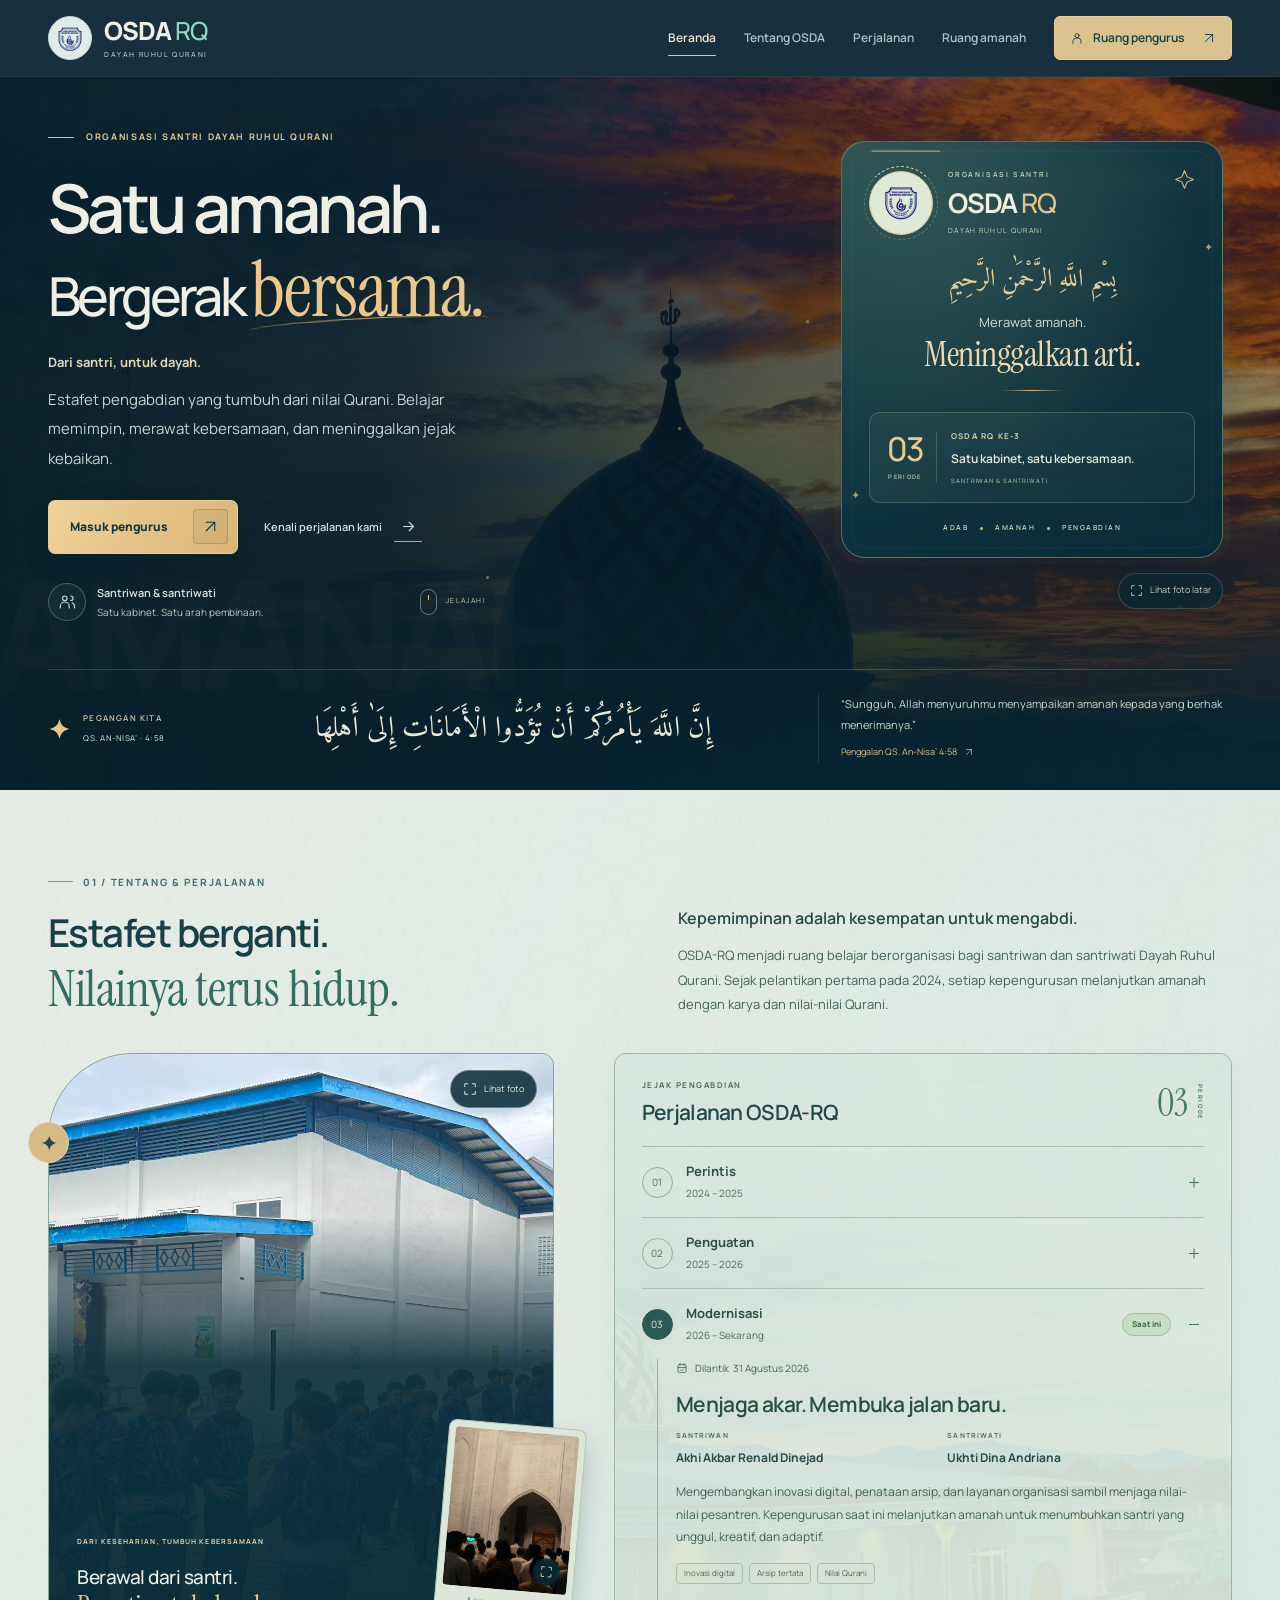
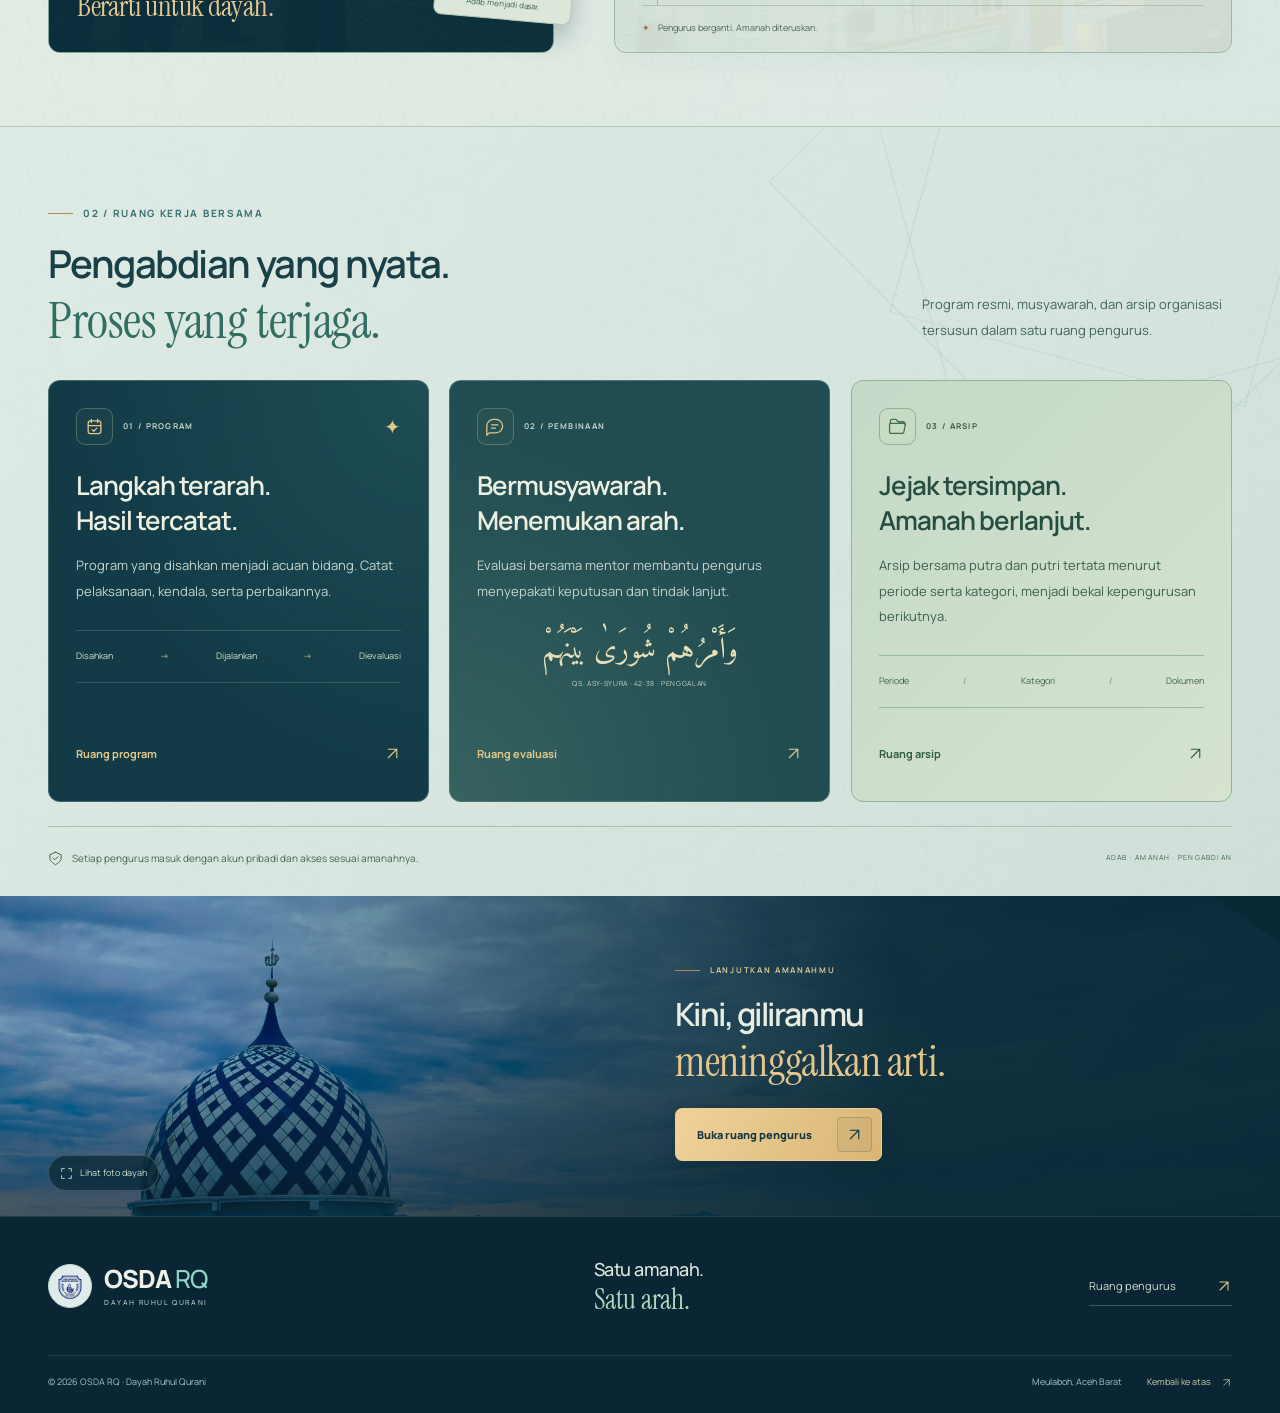
==== commit 317456d9: "Pulihkan landing OSDA sebelum desain lanyard" ====
--- a/index.html
+++ b/index.html
@@ -195,226 +195,65 @@
             </div>
           </div>
           <aside class="hero-art" aria-label="Identitas kepengurusan OSDA RQ">
-            <div
-              class="lanyard-stage"
-              data-lanyard
-              aria-label="Kartu OSDA RQ dengan lanyard interaktif"
-            >
-              <div class="lanyard-plane" data-lanyard-plane>
-                <svg
-                  class="lanyard-ribbon"
-                  viewBox="0 0 440 580"
-                  fill="none"
-                  aria-hidden="true"
-                  focusable="false"
-                >
-                  <defs>
-                    <pattern
-                      id="rq-lanyard-weave"
-                      width="8"
-                      height="8"
-                      patternUnits="userSpaceOnUse"
-                    >
-                      <rect width="8" height="8" fill="#164a4e" />
-                      <path
-                        d="M0 0 8 8M-4 0 4 8M4 0 12 8"
-                        stroke="#a6c3a9"
-                        stroke-opacity=".13"
-                        stroke-width=".7"
-                      />
-                      <path
-                        d="M0 8 8 0"
-                        stroke="#041f2b"
-                        stroke-opacity=".3"
-                        stroke-width=".6"
-                      />
-                    </pattern>
-                    <path
-                      id="rq-lanyard-left"
-                      data-lanyard-curve="left"
-                      d="M182 10C182 58 205 96 220 145"
-                    />
-                    <path
-                      id="rq-lanyard-right"
-                      data-lanyard-curve="right"
-                      d="M258 10C258 58 235 96 220 145"
-                    />
-                  </defs>
-                  <g class="lanyard-back-strap">
-                    <use
-                      href="#rq-lanyard-right"
-                      class="lanyard-strap-shadow"
-                    />
-                    <use href="#rq-lanyard-right" class="lanyard-strap-edge" />
-                    <use
-                      href="#rq-lanyard-right"
-                      class="lanyard-strap-fabric"
-                    />
-                    <path
-                      data-lanyard-stitch="right-a"
-                      class="lanyard-stitch"
-                    />
-                    <path
-                      data-lanyard-stitch="right-b"
-                      class="lanyard-stitch"
-                    />
-                    <text class="lanyard-print">
-                      <textPath href="#rq-lanyard-right" startOffset="20%">
-                        RUHUL QURANI
-                      </textPath>
-                    </text>
-                  </g>
-                  <g class="lanyard-front-strap">
-                    <use href="#rq-lanyard-left" class="lanyard-strap-shadow" />
-                    <use href="#rq-lanyard-left" class="lanyard-strap-edge" />
-                    <use href="#rq-lanyard-left" class="lanyard-strap-fabric" />
-                    <path data-lanyard-stitch="left-a" class="lanyard-stitch" />
-                    <path data-lanyard-stitch="left-b" class="lanyard-stitch" />
-                    <text class="lanyard-print">
-                      <textPath href="#rq-lanyard-left" startOffset="17%">
-                        OSDA RQ · AMANAH
-                      </textPath>
-                    </text>
-                  </g>
-                  <use
-                    href="#rq-lanyard-left"
-                    class="lanyard-hit-area"
-                    data-lanyard-handle="left"
+            <div class="identity-card" data-tilt>
+              <svg
+                class="identity-tracery"
+                viewBox="0 0 360 410"
+                preserveAspectRatio="none"
+                aria-hidden="true"
+              >
+                <path
+                  class="identity-outline"
+                  d="M28 9H332Q351 9 351 28V382Q351 401 332 401H28Q9 401 9 382V28Q9 9 28 9Z"
+                />
+                <path
+                  class="identity-tracer"
+                  d="M28 9H332Q351 9 351 28V382Q351 401 332 401H28Q9 401 9 382V28Q9 9 28 9Z"
+                />
+              </svg>
+              <div class="identity-sweep" aria-hidden="true"></div>
+              <span class="identity-glint glint-one" aria-hidden="true">✦</span
+              ><span class="identity-glint glint-two" aria-hidden="true"
+                >✦</span
+              >
+              <div class="identity-heading">
+                <div class="identity-logo-wrap">
+                  <span class="identity-logo-orbit" aria-hidden="true"></span
+                  ><img
+                    src="./assets/osda-logo.png"
+                    alt="Lambang OSDA RQ"
+                    width="60"
+                    height="60"
                   />
-                  <use
-                    href="#rq-lanyard-right"
-                    class="lanyard-hit-area"
-                    data-lanyard-handle="right"
-                  />
-                  <rect
-                    class="lanyard-anchor"
-                    x="170"
-                    y="0"
-                    width="100"
-                    height="12"
-                    rx="6"
-                  />
-                  <path class="lanyard-anchor-line" d="M186 4H254" />
-                </svg>
-                <div
-                  class="lanyard-ground"
-                  data-lanyard-shadow
-                  aria-hidden="true"
-                ></div>
-                <div
-                  class="lanyard-card-body"
-                  data-lanyard-body
-                  role="button"
-                  tabindex="0"
-                  aria-label="Kartu OSDA RQ, dapat ditarik dan diayunkan"
-                  aria-describedby="lanyard-help public-period public-cabinet"
-                  aria-keyshortcuts="ArrowLeft ArrowRight ArrowUp ArrowDown Enter Home Escape"
-                >
-                  <div class="lanyard-hardware" aria-hidden="true">
-                    <span class="lanyard-ring"></span
-                    ><span class="lanyard-swivel"></span
-                    ><span class="lanyard-clasp"></span>
-                  </div>
-                  <div class="identity-card">
-                    <span class="lanyard-card-slot" aria-hidden="true"></span>
-                    <svg
-                      class="identity-tracery"
-                      viewBox="0 0 360 410"
-                      preserveAspectRatio="none"
-                      aria-hidden="true"
-                    >
-                      <path
-                        class="identity-outline"
-                        d="M28 9H332Q351 9 351 28V382Q351 401 332 401H28Q9 401 9 382V28Q9 9 28 9Z"
-                      />
-                      <path
-                        class="identity-tracer"
-                        d="M28 9H332Q351 9 351 28V382Q351 401 332 401H28Q9 401 9 382V28Q9 9 28 9Z"
-                      />
-                    </svg>
-                    <div class="identity-sweep" aria-hidden="true"></div>
-                    <span class="identity-glint glint-one" aria-hidden="true"
-                      >✦</span
-                    ><span class="identity-glint glint-two" aria-hidden="true"
-                      >✦</span
-                    >
-                    <div class="identity-heading">
-                      <div class="identity-logo-wrap">
-                        <span
-                          class="identity-logo-orbit"
-                          aria-hidden="true"
-                        ></span
-                        ><img
-                          src="./assets/osda-logo.png"
-                          alt="Lambang OSDA RQ"
-                          width="60"
-                          height="60"
-                        />
-                      </div>
-                      <div class="identity-brand">
-                        <span>ORGANISASI SANTRI</span
-                        ><strong>OSDA <em>RQ</em></strong
-                        ><small>DAYAH RUHUL QURANI</small>
-                      </div>
-                      <span class="identity-mark" aria-hidden="true"
-                        ><svg class="icon"><use href="#i-spark" /></svg
-                      ></span>
-                    </div>
-                    <p class="identity-basmala" lang="ar" dir="rtl">
-                      بِسْمِ اللَّهِ الرَّحْمَٰنِ الرَّحِيمِ
-                    </p>
-                    <p class="identity-motto">
-                      Merawat amanah.<em>Meninggalkan arti.</em>
-                    </p>
-                    <div class="identity-cabinet">
-                      <div class="identity-edition">
-                        <span id="public-term-number">03</span
-                        ><small>PERIODE</small>
-                      </div>
-                      <div class="identity-period">
-                        <span id="public-period">OSDA RQ KE-3</span>
-                        <p id="public-cabinet">
-                          Satu kabinet, satu kebersamaan.
-                        </p>
-                        <small>SANTRIWAN &amp; SANTRIWATI</small>
-                      </div>
-                    </div>
-                    <div class="identity-values">
-                      <span>ADAB</span><i aria-hidden="true"></i
-                      ><span>AMANAH</span><i aria-hidden="true"></i
-                      ><span>PENGABDIAN</span>
-                    </div>
-                  </div>
                 </div>
-              </div>
-            </div>
-            <div class="lanyard-controls">
-              <span class="lanyard-hand" aria-hidden="true"
-                ><svg viewBox="0 0 24 24" fill="none">
-                  <path
-                    d="M8 12V5a2 2 0 0 1 4 0v7-3a2 2 0 0 1 4 0v3-1a2 2 0 0 1 4 0v4c0 4-3 7-7 7h-1c-2 0-3-1-4-3l-4-6a2 2 0 0 1 3-2l1 1Z"
-                  /></svg
-              ></span>
-              <p id="lanyard-help">
-                <strong>Tarik. Ayunkan. Lepaskan.</strong
-                ><span
-                  >Tarik kartu atau tali · panah untuk mengayun · Home untuk
-                  mengatur ulang.</span
-                >
+                <div class="identity-brand">
+                  <span>ORGANISASI SANTRI</span><strong>OSDA <em>RQ</em></strong
+                  ><small>DAYAH RUHUL QURANI</small>
+                </div>
+                <span class="identity-mark" aria-hidden="true"
+                  ><svg class="icon"><use href="#i-spark" /></svg
+                ></span>
+              </div>
+              <p class="identity-basmala" lang="ar" dir="rtl">
+                بِسْمِ اللَّهِ الرَّحْمَٰنِ الرَّحِيمِ
               </p>
-              <button
-                type="button"
-                class="lanyard-reset"
-                data-lanyard-reset
-                aria-label="Atur ulang posisi kartu OSDA"
-                title="Atur ulang kartu"
-              >
-                <svg viewBox="0 0 24 24" fill="none" aria-hidden="true">
-                  <path
-                    d="M20 7v5h-5M4 17v-5h5M6 7a7 7 0 0 1 12-1l2 3M4 15l2 3a7 7 0 0 0 12-1"
-                  />
-                </svg>
-              </button>
+              <p class="identity-motto">
+                Merawat amanah.<em>Meninggalkan arti.</em>
+              </p>
+              <div class="identity-cabinet">
+                <div class="identity-edition">
+                  <span id="public-term-number">03</span><small>PERIODE</small>
+                </div>
+                <div class="identity-period">
+                  <span id="public-period">OSDA RQ KE-3</span>
+                  <p id="public-cabinet">Satu kabinet, satu kebersamaan.</p>
+                  <small>SANTRIWAN &amp; SANTRIWATI</small>
+                </div>
+              </div>
+              <div class="identity-values">
+                <span>ADAB</span><i aria-hidden="true"></i><span>AMANAH</span
+                ><i aria-hidden="true"></i><span>PENGABDIAN</span>
+              </div>
             </div>
             <a
               class="hero-background-open"
--- a/assets/landing.css
+++ b/assets/landing.css
@@ -4289,486 +4289,3 @@
     transform: none !important;
   }
 }
-
-/* A woven lanyard, swivel clasp and laminated OSDA badge. */
-.hero-art:has(.lanyard-stage) {
-  max-width: 430px;
-  padding: 0;
-  align-self: center;
-}
-.lanyard-stage {
-  position: relative;
-  width: 100%;
-  min-height: 530px;
-  isolation: isolate;
-  overflow: hidden;
-}
-.lanyard-stage.is-ready {
-  min-height: 0;
-  aspect-ratio: 440 / 580;
-}
-.lanyard-plane {
-  position: relative;
-  width: 100%;
-  height: 100%;
-}
-.lanyard-stage.is-ready .lanyard-plane {
-  position: absolute;
-  inset: 0 auto auto 0;
-  width: 440px;
-  height: 580px;
-  transform: scale(var(--lanyard-scale, 1));
-  transform-origin: 0 0;
-}
-.lanyard-ribbon {
-  position: absolute;
-  inset: 0;
-  width: 100%;
-  height: 100%;
-  overflow: visible;
-  pointer-events: none;
-}
-.lanyard-strap-shadow {
-  stroke: #031b2577;
-  stroke-width: 29;
-  stroke-linecap: round;
-  filter: blur(3px);
-  transform: translate(2px, 3px);
-}
-.lanyard-strap-edge {
-  stroke: #b5a373;
-  stroke-width: 24;
-  stroke-linecap: round;
-}
-.lanyard-strap-fabric {
-  stroke: url(#rq-lanyard-weave);
-  stroke-width: 21;
-  stroke-linecap: round;
-}
-.lanyard-back-strap {
-  opacity: 0.91;
-}
-.lanyard-stitch {
-  stroke: #dfc48e99;
-  stroke-width: 0.7;
-  stroke-dasharray: 1 2.6;
-  fill: none;
-}
-.lanyard-print {
-  fill: #e9d6a9;
-  font: 800 6.6px/1 var(--sans);
-  letter-spacing: 1.15px;
-  dominant-baseline: central;
-}
-.lanyard-anchor {
-  fill: #173b43;
-  stroke: #d8bd7b77;
-  stroke-width: 0.8;
-}
-.lanyard-anchor-line {
-  stroke: #9bb6a23b;
-  stroke-width: 1;
-}
-.lanyard-card-body {
-  position: relative;
-  width: 270px;
-  margin: 140px auto 0;
-  padding-top: 34px;
-  height: 382px;
-  transform-origin: 50% 0;
-  cursor: grab;
-  touch-action: none;
-  user-select: none;
-  -webkit-user-select: none;
-  -webkit-tap-highlight-color: transparent;
-  outline: none;
-}
-.lanyard-stage.is-ready .lanyard-card-body {
-  position: absolute;
-  left: 0;
-  top: 0;
-  margin: 0;
-  will-change: transform;
-}
-.lanyard-card-body:focus-visible .identity-card {
-  outline: 2px solid #f3d69e;
-  outline-offset: 5px;
-}
-.lanyard-stage.is-dragging .lanyard-card-body {
-  cursor: grabbing;
-}
-.lanyard-stage .identity-card {
-  box-sizing: border-box;
-  width: 270px;
-  height: 348px;
-  min-height: 0;
-  padding: 27px 19px 15px;
-  overflow: hidden;
-  border-radius: 17px;
-  border: 1px solid #d4c08f99;
-  background:
-    radial-gradient(ellipse at 15% 0, #5c8b7366, transparent 65%),
-    linear-gradient(150deg, #18474f, #0b303f 75%);
-  box-shadow:
-    1px 1px 0 #ccb17a,
-    3px 4px 0 #31564e,
-    0 14px 26px #021c2a77;
-  transform: perspective(900px) rotateX(var(--badge-pitch, 0deg))
-    rotateY(var(--badge-yaw, 0deg));
-  transform-origin: 50% 10px;
-  transition: border-color 0.2s;
-  animation: none;
-  translate: none;
-}
-.lanyard-stage .identity-card::after {
-  z-index: 5;
-  background:
-    radial-gradient(
-      ellipse at var(--badge-glow-x, 35%) 0,
-      #f6edc812,
-      transparent 62%
-    ),
-    linear-gradient(
-      112deg,
-      transparent 20%,
-      #e6e7cd05 45%,
-      #fbf3d40c 46%,
-      transparent 72%
-    );
-}
-.lanyard-stage .identity-card::before {
-  content: "";
-  position: absolute;
-  z-index: 4;
-  inset: 5px;
-  border: 1px solid #d5c69b16;
-  border-radius: 12px;
-  pointer-events: none;
-}
-.lanyard-card-slot {
-  position: absolute;
-  z-index: 8;
-  top: 9px;
-  left: calc(50% - 18px);
-  width: 36px;
-  height: 6px;
-  background: #092533;
-  border-radius: 6px;
-  border: 1px solid #c8b17865;
-  box-shadow:
-    inset 0 2px 2px #021d2980,
-    0 1px #e2d1a514;
-}
-.lanyard-hardware {
-  position: absolute;
-  z-index: 10;
-  top: -3px;
-  left: calc(50% - 13px);
-  width: 26px;
-  height: 47px;
-  pointer-events: none;
-}
-.lanyard-ring {
-  display: block;
-  position: absolute;
-  width: 20px;
-  height: 19px;
-  left: 3px;
-  top: 0;
-  border: 3px solid #d4b983;
-  border-left-color: #a68853;
-  border-right-color: #f0ddb3;
-  border-radius: 9px 9px 7px 7px;
-  box-shadow:
-    inset 1px 0 #fff5,
-    2px 2px 2px #061f324d;
-}
-.lanyard-swivel {
-  position: absolute;
-  top: 15px;
-  left: 8px;
-  width: 10px;
-  height: 11px;
-  border: 1px solid #a88855;
-  border-radius: 4px;
-  background: linear-gradient(90deg, #99743d, #ead6a8 42%, #bf9d65);
-  box-shadow: 1px 1px 2px #082a3e80;
-}
-.lanyard-clasp {
-  position: absolute;
-  top: 23px;
-  left: 5px;
-  width: 16px;
-  height: 23px;
-  border: 1px solid #917442;
-  border-radius: 3px 3px 5px 5px;
-  background: linear-gradient(
-    90deg,
-    #aa8c55,
-    #f1dfb9 40%,
-    #e3ca94 55%,
-    #9e7e47
-  );
-  box-shadow:
-    inset 0 1px #f5e9cf,
-    1px 1px 2px #071e3280;
-}
-.lanyard-clasp::after {
-  content: "";
-  position: absolute;
-  inset: 3px 4px 5px;
-  border-radius: 2px;
-  background: linear-gradient(90deg, #3a5555, #193d48);
-  border: 1px solid #a48a55;
-}
-.lanyard-stage .identity-heading {
-  gap: 10px;
-  min-height: 49px;
-}
-.lanyard-stage .identity-logo-wrap {
-  width: 46px;
-  height: 46px;
-}
-.lanyard-stage .identity-logo-wrap img {
-  width: 41px;
-  height: 41px;
-  -webkit-user-drag: none;
-}
-.lanyard-stage .identity-logo-orbit {
-  inset: -4px;
-  animation: none;
-  border-style: solid;
-  border-color: #d1c1854d;
-}
-.lanyard-stage .identity-brand > span {
-  font-size: 5.5px;
-  letter-spacing: 1.3px;
-}
-.lanyard-stage .identity-brand > strong {
-  font-size: 25px;
-  letter-spacing: -1px;
-  margin: 3px 0;
-}
-.lanyard-stage .identity-brand > small {
-  font-size: 5.8px;
-  letter-spacing: 0.8px;
-}
-.lanyard-stage .identity-mark .icon {
-  width: 14px;
-  height: 14px;
-}
-.lanyard-stage .identity-basmala {
-  margin: 15px 0 5px;
-  font-size: 23px;
-  line-height: 1.5;
-}
-.lanyard-stage .identity-motto {
-  font-size: 10.5px;
-  line-height: 1.5;
-}
-.lanyard-stage .identity-motto em {
-  font-size: 31px;
-  margin-top: 3px;
-  line-height: 1.1;
-}
-.lanyard-stage .identity-motto em::after {
-  margin-top: 10px;
-  width: 45px;
-}
-.lanyard-stage .identity-cabinet {
-  grid-template-columns: 42px minmax(0, 1fr);
-  gap: 11px;
-  padding: 11px 10px;
-  margin-top: 17px;
-  border-radius: 9px;
-  min-height: 76px;
-  background: linear-gradient(110deg, #b9d6bd12, #abc8af05);
-}
-.lanyard-stage .identity-edition {
-  padding-right: 9px;
-}
-.lanyard-stage .identity-edition > span {
-  font-size: 35px;
-}
-.lanyard-stage .identity-edition > small {
-  font-size: 5.4px;
-  margin-top: 5px;
-  letter-spacing: 1px;
-}
-.lanyard-stage .identity-period > span {
-  font-size: 6.5px;
-  letter-spacing: 0.9px;
-}
-.lanyard-stage .identity-period > p {
-  font-size: 10px;
-  line-height: 1.5;
-  margin: 5px 0;
-  display: -webkit-box;
-  -webkit-line-clamp: 2;
-  -webkit-box-orient: vertical;
-  overflow: hidden;
-}
-.lanyard-stage .identity-period > small {
-  font-size: 5.5px;
-  letter-spacing: 0.55px;
-}
-.lanyard-stage .identity-values {
-  gap: 10px;
-  font-size: 5.6px;
-  letter-spacing: 1.25px;
-  margin-top: 14px;
-}
-.lanyard-stage .identity-glint {
-  font-size: 8px;
-  animation: none;
-}
-.lanyard-stage .glint-one {
-  right: 8px;
-  top: 97px;
-}
-.lanyard-stage .glint-two {
-  left: 8px;
-  bottom: 55px;
-}
-.lanyard-stage .identity-sweep {
-  display: none;
-}
-.lanyard-ground {
-  position: absolute;
-  width: 175px;
-  height: 16px;
-  left: 132.5px;
-  bottom: 23px;
-  border-radius: 50%;
-  background: #031823;
-  filter: blur(9px);
-  opacity: 0.25;
-  pointer-events: none;
-}
-.lanyard-controls {
-  display: flex;
-  align-items: center;
-  justify-content: center;
-  gap: 9px;
-  width: fit-content;
-  max-width: 100%;
-  margin: -8px auto 0;
-  padding: 7px 9px 7px 12px;
-  border: 1px solid #c1d0ad26;
-  border-radius: 12px;
-  background: linear-gradient(105deg, #1033429c, #12364077);
-  backdrop-filter: blur(6px);
-}
-.lanyard-hand {
-  color: #d7bd83;
-  flex: 0 0 19px;
-}
-.lanyard-hand svg {
-  width: 19px;
-  height: 23px;
-  stroke: currentColor;
-  stroke-width: 1.3;
-  stroke-linecap: round;
-  stroke-linejoin: round;
-}
-.lanyard-controls p {
-  min-width: 0;
-  margin: 0;
-}
-.lanyard-controls strong {
-  display: block;
-  font: 700 10px/1.5 var(--sans);
-  color: #e5d9b7;
-  letter-spacing: 0.1px;
-}
-.lanyard-controls p > span {
-  display: block;
-  color: #bccfbd;
-  font: 400 7px/1.7 var(--sans);
-}
-.lanyard-reset {
-  display: grid;
-  place-items: center;
-  flex: 0 0 32px;
-  width: 32px;
-  height: 32px;
-  border: 1px solid #b8c6a93d;
-  border-radius: 50%;
-  color: #ddc38b;
-  background: #dce3be08;
-  padding: 7px;
-  cursor: pointer;
-  transition:
-    background 0.2s,
-    transform 0.2s;
-}
-.lanyard-reset svg {
-  width: 16px;
-  height: 16px;
-  stroke: currentColor;
-  stroke-width: 1.5;
-  stroke-linecap: round;
-  stroke-linejoin: round;
-}
-.lanyard-reset:hover {
-  background: #dce3be17;
-  transform: rotate(-12deg);
-}
-.lanyard-reset:focus-visible {
-  outline: 2px solid #e0c58b;
-  outline-offset: 3px;
-}
-.hero-art:has(.lanyard-stage) .hero-background-open {
-  margin: 13px auto 0;
-  font-size: 8px;
-}
-@media (max-width: 900px) {
-  .hero-art:has(.lanyard-stage) {
-    max-width: 360px;
-    margin: 0 auto;
-  }
-}
-@media (max-width: 480px) {
-  .hero-art:has(.lanyard-stage) {
-    max-width: 330px;
-  }
-  .lanyard-controls {
-    gap: 7px;
-    padding: 5px 6px 5px 10px;
-  }
-  .lanyard-controls strong {
-    font-size: 9px;
-  }
-  .lanyard-controls p > span {
-    font-size: 6.5px;
-  }
-  .lanyard-reset {
-    flex-basis: 40px;
-    width: 40px;
-    height: 40px;
-  }
-}
-@media (prefers-reduced-motion: reduce) {
-  .lanyard-stage .identity-card {
-    transform: none;
-    transition: none;
-  }
-  .lanyard-reset {
-    transition: none;
-  }
-  .lanyard-reset:hover {
-    transform: none;
-  }
-}
-
-.lanyard-hit-area {
-  stroke: transparent;
-  stroke-width: 32;
-  fill: none;
-  pointer-events: stroke;
-  cursor: grab;
-  touch-action: none;
-}
-.lanyard-stage.is-dragging .lanyard-hit-area {
-  cursor: grabbing;
-}
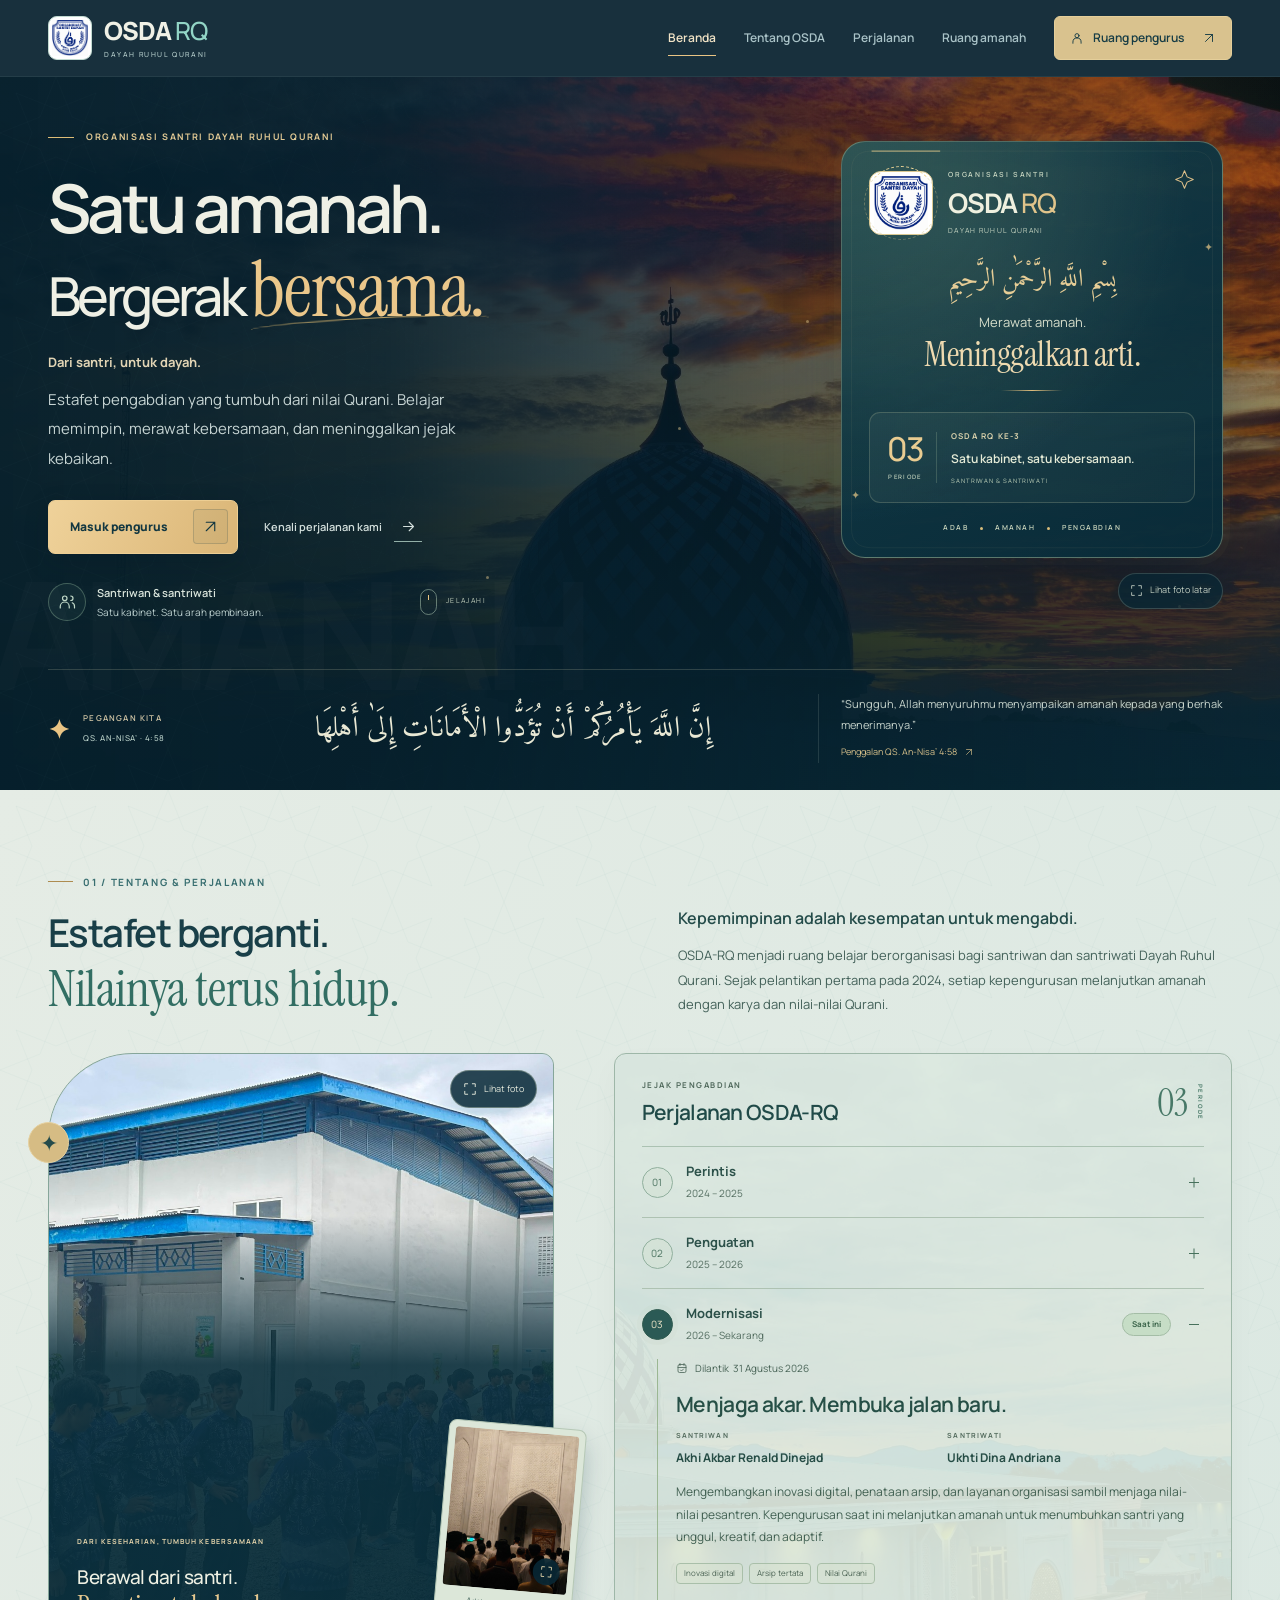
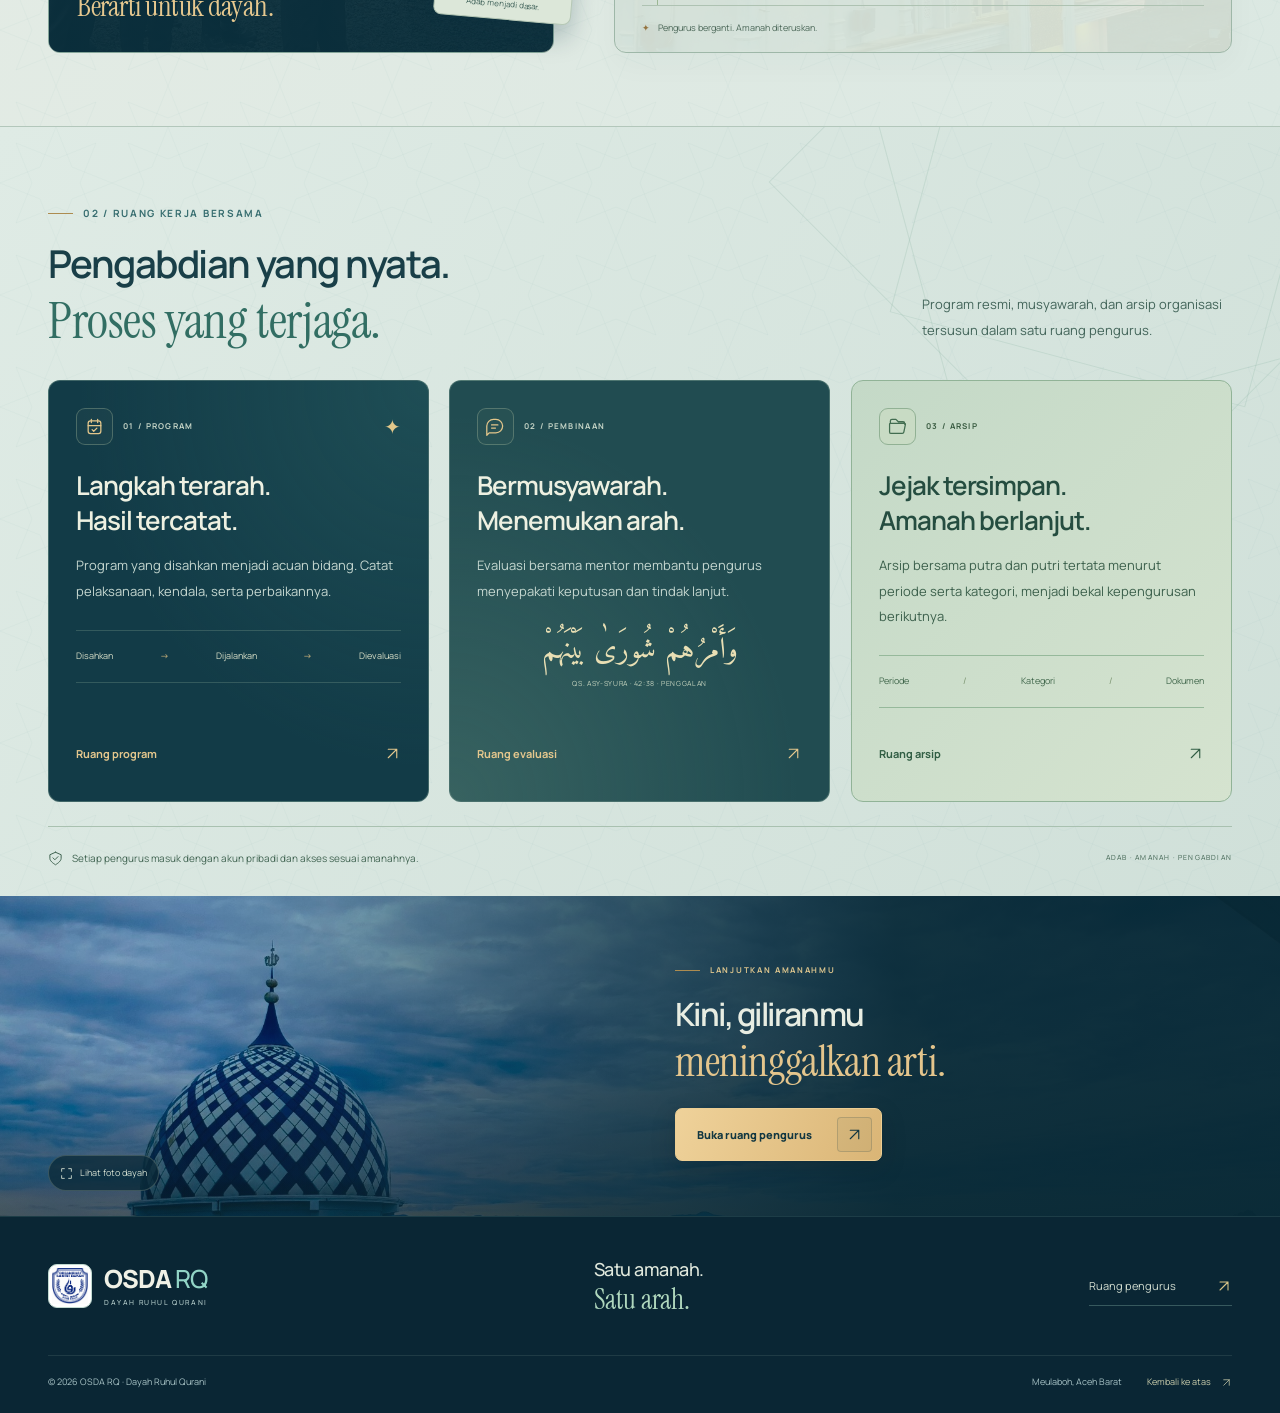
==== commit 1a226f8f: "Gunakan logo HD resmi OSDA dan sinkronkan presentasi" ====
--- a/index.html
+++ b/index.html
@@ -19,6 +19,7 @@
     <link rel="stylesheet" href="./assets/landing.css" />
     <link rel="stylesheet" href="./assets/access.css" />
     <script defer src="./assets/access.js"></script>
+    <link rel="stylesheet" href="./assets/logo-hd.css" />
   </head>
   <body id="beranda">
     <div class="page-progress" aria-hidden="true"><span></span></div>
@@ -94,7 +95,7 @@
       <div class="landing-shell header-inner">
         <a class="landing-brand" href="./" aria-label="Beranda OSDA RQ"
           ><span class="landing-logo"
-            ><img
+            ><img class="osda-logo-hd"
               src="./assets/osda-logo.png"
               alt="Logo OSDA RQ"
               width="48"
@@ -219,7 +220,7 @@
               <div class="identity-heading">
                 <div class="identity-logo-wrap">
                   <span class="identity-logo-orbit" aria-hidden="true"></span
-                  ><img
+                  ><img class="osda-logo-hd"
                     src="./assets/osda-logo.png"
                     alt="Lambang OSDA RQ"
                     width="60"
@@ -695,7 +696,7 @@
         <div class="footer-main">
           <a class="landing-brand" href="./"
             ><span class="landing-logo"
-              ><img src="./assets/osda-logo.png" alt="" width="48" height="48" /></span
+              ><img class="osda-logo-hd" src="./assets/osda-logo.png" alt="" width="48" height="48" /></span
             ><span class="brand-wordmark"
               >OSDA <b>RQ</b><small>DAYAH RUHUL QURANI</small></span
             ></a
--- a/assets/access.css
+++ b/assets/access.css
@@ -342,11 +342,11 @@
 .osda-route-leaving .route-curtain {
   visibility: visible;
   transform: translateY(0);
-  transition: transform 0.36s cubic-bezier(0.6, 0, 0.2, 1);
+  transition: transform 0.18s cubic-bezier(0.6, 0, 0.2, 1);
 }
 .osda-route-arriving .route-curtain {
   visibility: visible;
-  animation: route-arrive 0.6s cubic-bezier(0.6, 0, 0.2, 1) both;
+  animation: route-arrive 0.32s cubic-bezier(0.6, 0, 0.2, 1) both;
 }
 @keyframes route-arrive {
   0%,
--- a/assets/logo-hd.css
+++ b/assets/logo-hd.css
@@ -0,0 +1,81 @@
+/* Canonical HD shield. Preserve the complete artwork, including both text lines. */
+.logo-frame.osda-logo-hd-frame {
+  display: grid;
+  place-items: center;
+  background: #fff;
+}
+.logo-frame img.osda-logo-hd,
+#login-screen .login-logo img.osda-logo-hd,
+#login-screen.access-fit .login-logo img.osda-logo-hd,
+.meeting-intro-emblem .logo-frame img.osda-logo-hd,
+.meeting-mode .meeting-seal .logo-frame img.osda-logo-hd {
+  position: static !important;
+  inset: auto !important;
+  display: block;
+  width: 100% !important;
+  height: 100% !important;
+  max-width: 100% !important;
+  max-height: 100% !important;
+  object-fit: contain !important;
+  transform: none !important;
+  border-radius: 0 !important;
+  filter: none !important;
+  padding: 3px;
+}
+#login-screen .login-logo .osda-logo-hd-frame {
+  width: 100%;
+  height: 100%;
+  border-radius: 10px;
+  border: 1px solid #a3b7b5;
+}
+.meeting-intro-emblem .osda-logo-hd-frame,
+.meeting-mode .meeting-seal .osda-logo-hd-frame {
+  border-radius: 9px !important;
+  background: #fff !important;
+}
+#workspace .workspace-hero-emblem .osda-logo-hd-frame {
+  position: absolute;
+  inset: 13px;
+  width: 90px;
+  height: 90px;
+  background: transparent;
+  border-radius: 0;
+  box-shadow: none;
+  mix-blend-mode: multiply;
+  opacity: 0.28;
+}
+#workspace .workspace-hero-emblem img.osda-logo-hd {
+  position: static !important;
+  inset: auto !important;
+  width: 100% !important;
+  height: 100% !important;
+  object-fit: contain !important;
+  transform: none !important;
+  filter: none !important;
+  padding: 0;
+  opacity: 1;
+}
+.landing-logo {
+  background: #fff;
+  border-radius: 9px;
+}
+.landing-logo img.osda-logo-hd,
+.identity-logo-wrap img.osda-logo-hd {
+  width: 100%;
+  height: 100%;
+  max-width: 100%;
+  max-height: 100%;
+  object-fit: contain;
+  border-radius: 0;
+  transform: none;
+  padding: 3px;
+}
+.identity-logo-wrap {
+  background: #fff;
+  border-radius: 12px;
+  overflow: visible;
+}
+.identity-logo-wrap img.osda-logo-hd { padding: 4px; }
+@media print {
+  .report-letterhead img { object-fit: contain; }
+}
